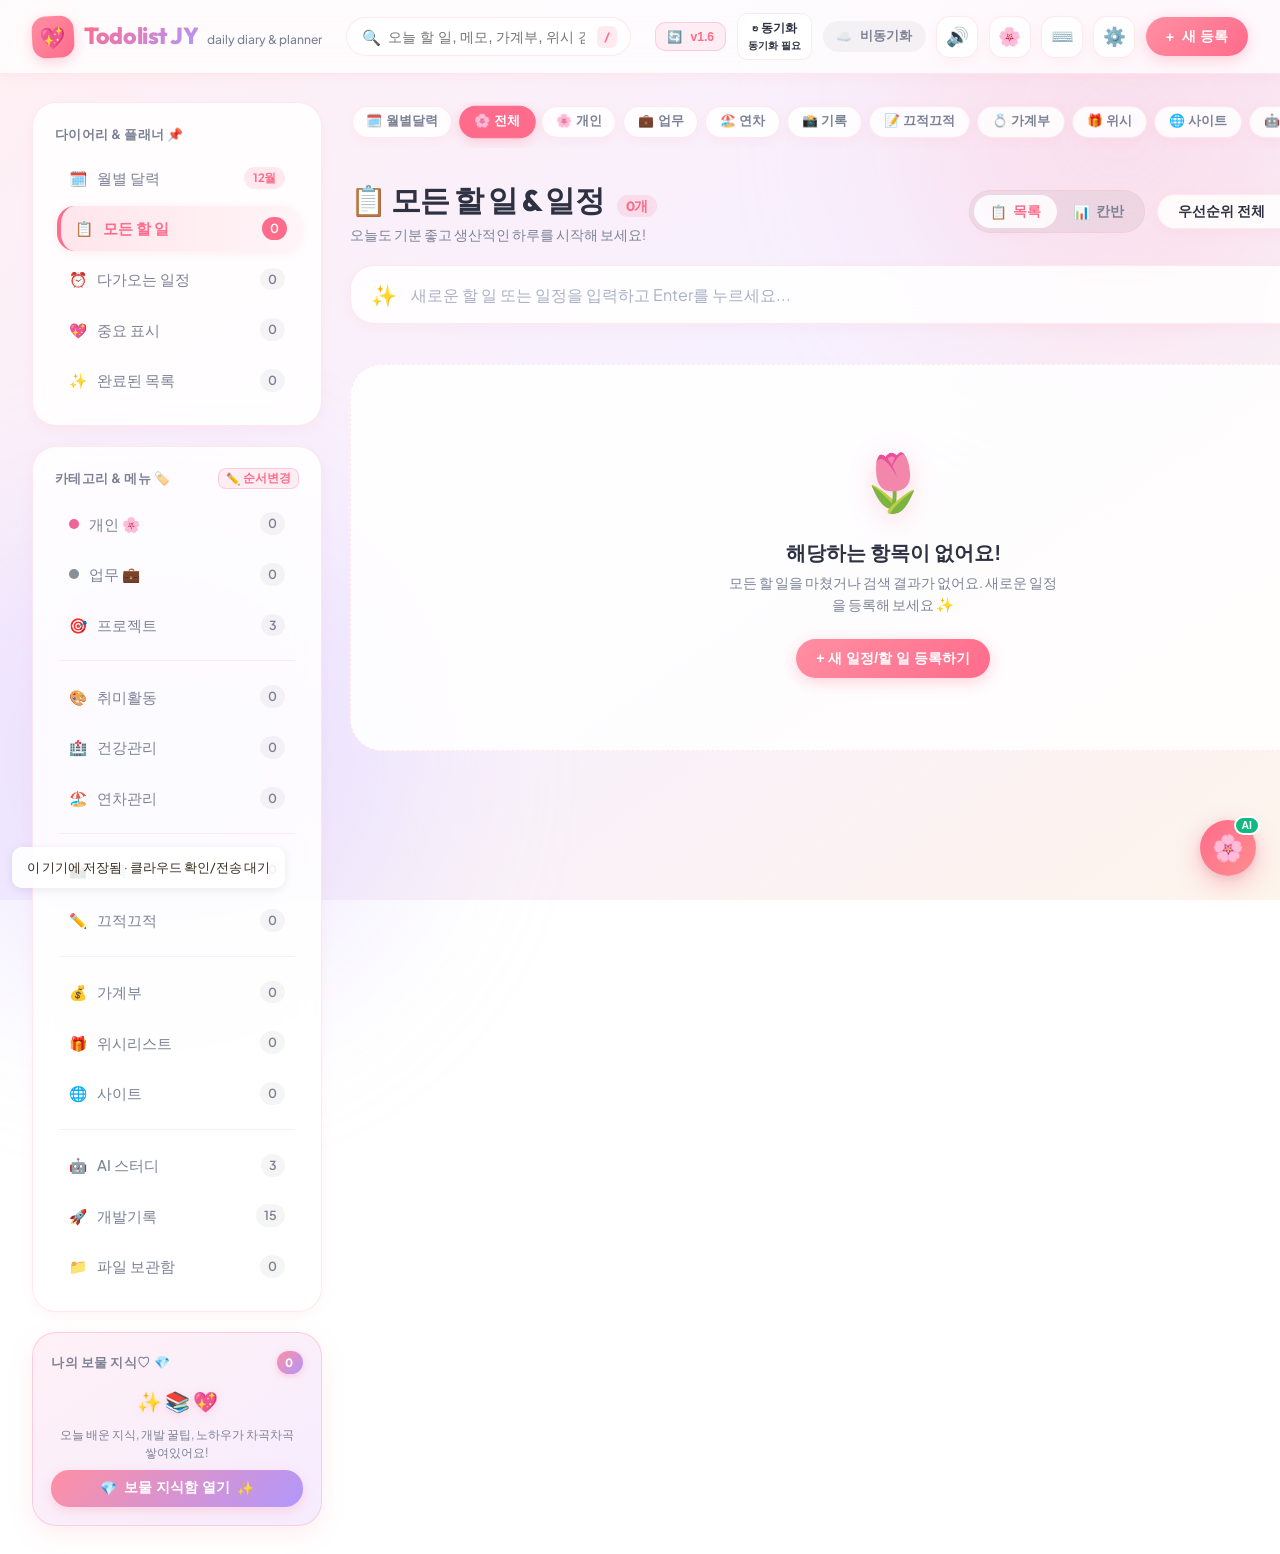
==== index.html @ dd7128df "feat: retain bounded private sync diagnostics" ====
<!DOCTYPE html>
<html lang="ko" data-theme="light">
<head>
  <meta charset="UTF-8">
  <meta name="viewport" content="width=device-width, initial-scale=1.0, maximum-scale=1.0, user-scalable=no, viewport-fit=cover">
  <meta name="apple-mobile-web-app-capable" content="yes">
  <meta name="apple-mobile-web-app-status-bar-style" content="default">
  <meta name="theme-color" content="#fff0f3">
  <!-- App Icons & PWA Manifest -->
  <link rel="manifest" href="manifest.json">
  <link rel="icon" type="image/svg+xml" href="favicon.svg">
  <link rel="apple-touch-icon" href="favicon.svg">
  <meta name="mobile-web-app-capable" content="yes">
  <meta name="description" content="Todolist JY - 아이폰 스타일의 아기자기하고 깔끔한 프리미엄 다이어리 플래너, 가계부, 위시리스트 & 끄적끄적 메모장">
  <title>Todolist JY 🌸 | 나만의 감성 다이어리 & 가계부 플래너</title>
  
  <!-- Cache Prevention Headers for Instant Mobile Updates -->
  <meta http-equiv="Cache-Control" content="no-cache, no-store, must-revalidate">
  <meta http-equiv="Pragma" content="no-cache">
  <meta http-equiv="Expires" content="0">

  <!-- CSS Stylesheets -->
  <link rel="stylesheet" href="css/style.css?v=20260916_mobile3">
  <link rel="stylesheet" href="css/animations.css?v=20260912_v152">

  <!-- Global Error Logger (스크립트 오류 실시간 화면 감지) -->
  <script>
    window.addEventListener('error', function(e) {
      if (!e || e.message === 'Script error.' || (!e.filename && !e.lineno)) return;
      console.error('Captured Script Error:', e);
      try {
        const box = document.getElementById('debug-error-banner') || (function() {
          const el = document.createElement('div');
          el.id = 'debug-error-banner';
          el.style.cssText = 'position:fixed; top:12px; left:50%; transform:translateX(-50%); background:#e03131; color:#fff; padding:12px 24px; border-radius:12px; z-index:999999; font-size:13px; font-weight:bold; box-shadow:0 8px 25px rgba(0,0,0,0.35); max-width:90vw; word-break:break-all; text-align:center; cursor:pointer;';
          (document.body || document.documentElement).appendChild(el);
          return el;
        })();
        const errMsg = (e.message || (e.error && e.error.message) || e.error || '스크립트 에러');
        const fileLine = (e.filename ? e.filename.split('/').pop() : '') + ':' + (e.lineno || 0);
        box.innerHTML = '⚠️ 스크립트 실행 오류: ' + errMsg + '<br><span style="font-size:11px; opacity:0.85;">(' + fileLine + ')</span>';
        box.onclick = function() {
          alert('에러 상세 정보:\n' + errMsg + '\n파일: ' + (e.filename || 'unknown') + '\n줄번호: ' + e.lineno + '\n스택:\n' + (e.error ? e.error.stack : 'No stack'));
        };
      } catch (err) {}
    });

    // Global Pre-loaded Navigation Handler Bridge
    window.selectCategoryFilter = function(filter, event) {
      if (event && typeof event.stopPropagation === 'function') event.stopPropagation();
      if (window._handleSelectFilter) {
        window._handleSelectFilter(filter);
      } else {
        window._pendingFilter = filter;
      }
    };
  </script>

  <!-- Canvas for Cute Confetti & Heart Particles -->
  <canvas id="confetti-canvas"></canvas>

  <div id="app-container">
    <!-- Top Navigation Header -->
    <header class="app-header">
      <div class="header-left">
        <a href="#" class="brand" title="Todolist JY - 클릭 시 모든 할 일로 이동">
          <div class="brand-icon">💖</div>
          <div>
            <span class="brand-name">Todolist JY</span>
            <span class="brand-tagline">daily diary & planner</span>
          </div>
        </a>
      </div>

      <div class="header-center">
        <div class="search-box">
          <span class="search-icon">🔍</span>
          <input type="text" id="search-input" class="search-input" placeholder="오늘 할 일, 메모, 가계부, 위시 검색... (단축키: /)" aria-label="검색창">
          <span class="search-badge">/</span>
        </div>
      </div>

      <div class="header-actions">
        <!-- Instant Reload Button for Mobile & PC Cache Refresh -->
        <button id="btn-force-reload" class="btn" style="padding: 0.42rem 0.7rem; font-size: 0.76rem; background: rgba(255, 107, 139, 0.1); color: var(--primary); font-weight: 800; cursor: pointer; border: 1px solid rgba(255, 107, 139, 0.25); border-radius: 10px;" title="최신 버전으로 즉시 새로고침 (v1.6)" onclick="window.location.reload(true);">
          <span>🔄</span>
          <span>v1.6</span>
        </button>

        <button type="button" id="btn-manual-sync" class="btn manual-sync-button" data-state="pending" aria-describedby="local-save-status" title="이 기기의 최신 저장 데이터를 Firebase에 동기화">
          <span>↻ 동기화</span>
          <span id="manual-sync-state" role="status" aria-live="polite">동기화 필요</span>
        </button>

        <!-- Cloud Sync Status Badge (동기화 / 비동기화) -->
        <button id="btn-cloud-status" class="btn" style="padding: 0.45rem 0.85rem; font-size: 0.8rem; background: rgba(0,0,0,0.04); color: var(--text-muted); cursor: pointer;" title="클라우드 동기화 설정" onclick="if(window.openCloudModal){window.openCloudModal();}else{const m=document.getElementById('cloud-modal');if(m){m.style.display='flex';m.style.opacity='1';m.style.visibility='visible';m.classList.add('active');}}">
          <span id="cloud-status-icon">☁️</span>
          <span id="cloud-status-text">비동기화</span>
        </button>
        <button id="btn-sound-toggle" class="btn-icon" title="효과음 켜기/끄기" aria-label="사운드 토글">
          <span class="icon">🔊</span>
        </button>
        <button id="btn-theme-toggle" class="btn-icon" title="테마 전환 (단축키: T)" aria-label="테마 전환">
          <span id="theme-toggle-icon" class="icon">🌸</span>
        </button>
        <button id="btn-shortcuts-modal" class="btn-icon" title="단축키 안내 (단축키: ?)" aria-label="단축키">
          <span class="icon">⌨️</span>
        </button>
        <button id="btn-settings-modal" class="btn-icon" title="백업 및 설정" aria-label="설정">
          <span class="icon">⚙️</span>
        </button>
        <button id="btn-open-task-modal" class="btn btn-primary" title="새로운 할 일 등록 (단축키: N)">
          <span>+</span>
          <span>새 등록</span>
        </button>
      </div>
    </header>

    <!-- Main Workspace Layout -->
    <div class="main-wrapper">
      <!-- Left Sidebar (Desktop View) -->
      <aside class="sidebar">
        <!-- Main Navigation Filters -->
        <div class="sidebar-card">
          <div class="sidebar-title">다이어리 & 플래너 📌</div>
          <ul class="nav-list" id="main-nav-list">
            <li class="nav-item nav-item-calendar" data-filter="calendar-month" id="nav-filter-calendar-month" onclick="window.selectCategoryFilter('calendar-month')" title="실시간 오늘 기준 월별 달력 (반차/휴가 개나리색 표시)">
              <div class="nav-item-left">
                <span>🗓️</span>
                <span>월별 달력</span>
              </div>
              <span class="nav-pill-badge">9월</span>
            </li>
            <li class="nav-item active" data-filter="all" id="nav-filter-all" onclick="window.selectCategoryFilter('all')">
              <div class="nav-item-left">
                <span>📋</span>
                <span>모든 할 일</span>
              </div>
              <span class="nav-count" id="nav-count-all">0</span>
            </li>
            <li class="nav-item" data-filter="upcoming" id="nav-filter-upcoming" onclick="window.selectCategoryFilter('upcoming')">
              <div class="nav-item-left">
                <span>⏰</span>
                <span>다가오는 일정</span>
              </div>
              <span class="nav-count" id="nav-count-upcoming">0</span>
            </li>
            <li class="nav-item" data-filter="pinned" id="nav-filter-pinned" onclick="window.selectCategoryFilter('pinned')">
              <div class="nav-item-left">
                <span>💖</span>
                <span>중요 표시</span>
              </div>
              <span class="nav-count" id="nav-count-pinned">0</span>
            </li>
            <li class="nav-item" data-filter="completed" id="nav-filter-completed" onclick="window.selectCategoryFilter('completed')">
              <div class="nav-item-left">
                <span>✨</span>
                <span>완료된 목록</span>
              </div>
              <span class="nav-count" id="nav-count-completed">0</span>
            </li>
          </ul>
        </div>

        <!-- Category & Feature Menu Navigation (Reorder Mode Support) -->
        <div class="sidebar-card">
          <div class="sidebar-title" style="display: flex; align-items: center; justify-content: space-between;">
            <span>카테고리 & 메뉴 🏷️</span>
            <button type="button" id="btn-toggle-reorder-menu" class="sidebar-reorder-btn" style="background: rgba(255, 107, 139, 0.1); color: var(--primary); border: 1px solid rgba(255, 107, 139, 0.25); border-radius: 8px; font-size: 0.72rem; font-weight: 800; padding: 2px 7px; cursor: pointer; display: flex; align-items: center; gap: 3px;" title="카테고리 메뉴 및 구분선 순서 변경">
              <span id="reorder-btn-icon">✏️</span>
              <span id="reorder-btn-text">순서변경</span>
            </button>
          </div>
          <ul class="nav-list" id="category-nav-list">
            <!-- Dynamically populated all categories, feature menus & dividers -->
          </ul>
        </div>

        <!-- My Treasure Vault (나의 보물 지식♡) -->
        <div class="sidebar-card treasure-card" id="sidebar-treasure-card" title="오늘 배운 지식 & 꿀팁 보물함 열기 ✨">
          <div class="sidebar-title" style="display: flex; align-items: center; justify-content: space-between;">
            <span>나의 보물 지식♡ 💎</span>
            <span class="treasure-count-badge" id="nav-count-treasure">5</span>
          </div>
          <div class="treasure-card-body">
            <div class="treasure-sparkle-icon">✨ 📚 💖</div>
            <p class="treasure-desc">오늘 배운 지식, 개발 꿀팁, 노하우가 차곡차곡 쌓여있어요!</p>
            <button type="button" class="btn-treasure-open" id="btn-open-treasure">
              <span>💎</span>
              <span>보물 지식함 열기</span>
              <span>✨</span>
            </button>
          </div>
        </div>

      </aside>

      <!-- Center Main Content Area -->
      <main class="content-area">
        
        <!-- SECTION 0: Locked Privacy Screen (Shown when not synced / logged out) -->
        <div id="locked-privacy-screen" class="locked-privacy-screen" style="display: none;">
          <div class="locked-icon-bubble">🔐</div>
          <h2 class="locked-title">Todolist JY 프라이버시 보호 중 🌸</h2>
          <p class="locked-desc">
            개인정보 및 보안을 위해 내용이 안전하게 잠겨 있습니다.<br>
            2단계 보안 로그인 시 내 모든 할 일, 달력, 끄적끄적 메모, 가계부, 위시리스트가 나타납니다.
          </p>
          <button type="button" id="btn-locked-login" class="locked-btn-login">
            🔐 2단계 보안 로그인하기 ✨
          </button>
        </div>

        <!-- Mobile Horizontal Scrollable Category Pills -->
        <div class="mobile-category-bar" id="mobile-category-bar">
          <button type="button" class="mobile-cat-pill" data-filter="calendar-month" onclick="window.selectCategoryFilter('calendar-month')">🗓️ 월별달력</button>
          <button type="button" class="mobile-cat-pill active" data-filter="all" onclick="window.selectCategoryFilter('all')">🌸 전체</button>
          <button type="button" class="mobile-cat-pill" data-filter="personal" onclick="window.selectCategoryFilter('personal')">🌸 개인</button>
          <button type="button" class="mobile-cat-pill" data-filter="work" onclick="window.selectCategoryFilter('work')">💼 업무</button>
          <button type="button" class="mobile-cat-pill" data-filter="vacation" onclick="window.selectCategoryFilter('vacation')">🏖️ 연차</button>
          <button type="button" class="mobile-cat-pill" data-filter="photos" onclick="window.selectCategoryFilter('photos')">📸 기록</button>
          <button type="button" class="mobile-cat-pill" data-filter="notes" onclick="window.selectCategoryFilter('notes')">📝 끄적끄적</button>
          <button type="button" class="mobile-cat-pill" data-filter="ledger" onclick="window.selectCategoryFilter('ledger')">💍 가계부</button>
          <button type="button" class="mobile-cat-pill" data-filter="wishlist" onclick="window.selectCategoryFilter('wishlist')">🎁 위시</button>
          <button type="button" class="mobile-cat-pill" data-filter="sites" onclick="window.selectCategoryFilter('sites')">🌐 사이트</button>
          <button type="button" class="mobile-cat-pill" data-filter="aistudy" onclick="window.selectCategoryFilter('aistudy')">🤖 AI 스터디</button>
          <button type="button" class="mobile-cat-pill" data-filter="pinned" onclick="window.selectCategoryFilter('pinned')">💖 중요</button>
        </div>

        <!-- ===================================================================
             LOCKED PRIVACY SCREEN (동기화 로그인 시에만 잠금 해제되는 비밀 화면)
             =================================================================== -->
        <div id="locked-privacy-screen" class="locked-screen-card" style="display: none;">
          <div class="locked-icon-bubble">🔒</div>
          <h2 class="locked-title">나만의 비밀 다이어리 & 플래너 🌸</h2>
          <p class="locked-desc">
            이 다이어리는 <strong>2단계 보안 실시간 동기화(로그인)</strong>로 안전하게 보호되고 있어요.<br>
            스마트폰과 PC 어디서든 나만의 아이디와 비밀번호로 로그인하여 잠금을 해제해 보세요 ✨
          </p>
          <button type="button" id="btn-locked-login" class="btn btn-primary locked-btn-login">
            <span>🔐</span>
            <span>동기화 로그인 / 잠금 해제 💖</span>
          </button>
        </div>

        <!-- ===================================================================
             SECTION 1: Normal Tasks View (List & Kanban)
             =================================================================== -->
        <div id="tasks-view-container" style="display: flex; flex-direction: column; gap: 1.25rem;">
          <!-- Top Title & Toolbar -->
          <div class="dashboard-header">
            <div class="view-heading">
              <h1 id="view-title">모든 할 일 🌸</h1>
              <p>오늘도 기분 좋고 생산적인 하루를 시작해 보세요!</p>
            </div>

            <div class="toolbar">
              <!-- iOS Segmented Control -->
              <div class="segmented-control" role="group" aria-label="보기 모드">
                <button id="btn-view-list" class="segmented-btn active" title="목록 뷰 (단축키: 1)">
                  <span>📋</span>
                  <span>목록</span>
                </button>
                <button id="btn-view-kanban" class="segmented-btn" title="칸반 보드 뷰 (단축키: 2)">
                  <span>📊</span>
                  <span>칸반</span>
                </button>
              </div>

              <!-- Priority Filter -->
              <select id="priority-filter-select" class="select-dropdown" aria-label="우선순위 필터">
                <option value="all">우선순위 전체</option>
                <option value="high">중요 ⭐</option>
                <option value="medium">보통 🌸</option>
              </select>

              <!-- Sorting Dropdown -->
              <select id="sort-select" class="select-dropdown" aria-label="정렬 기준">
                <option value="dueDate">마감일순</option>
                <option value="priority">우선순위순</option>
                <option value="createdAt">최신 등록순</option>
                <option value="title">가나다순</option>
              </select>
            </div>
          </div>

          <!-- Quick Add Task Bar -->
          <form id="quick-add-form" class="quick-add-card" onsubmit="return false;">
            <span class="quick-add-icon">✨</span>
            <input type="text" id="quick-add-input" class="quick-add-input" placeholder="새로운 할 일 또는 일정을 입력하고 Enter를 누르세요..." autocomplete="off">
            <button type="button" id="quick-add-submit-btn" class="quick-add-btn">
              추가
            </button>
          </form>

          <!-- Tasks List View Container -->
          <div id="tasks-list-container" class="tasks-container">
            <!-- Dynamically populated task cards -->
          </div>

          <!-- Kanban Board View Container -->
          <div id="kanban-board-container" class="kanban-board" style="display: none;">
            <div class="kanban-column" data-status="todo">
              <div class="kanban-column-header">
                <div class="kanban-column-title">
                  <span>⏳</span>
                  <span>할 일 (To Do)</span>
                </div>
                <span class="kanban-column-badge" id="badge-count-todo">0</span>
              </div>
              <div class="kanban-tasks-list" id="kanban-col-todo"></div>
            </div>

            <div class="kanban-column" data-status="in-progress">
              <div class="kanban-column-header">
                <div class="kanban-column-title">
                  <span>🎀</span>
                  <span>진행 중 (In Progress)</span>
                </div>
                <span class="kanban-column-badge" id="badge-count-inprogress">0</span>
              </div>
              <div class="kanban-tasks-list" id="kanban-col-inprogress"></div>
            </div>

            <div class="kanban-column" data-status="completed">
              <div class="kanban-column-header">
                <div class="kanban-column-title">
                  <span>💖</span>
                  <span>완료됨 (Done)</span>
                </div>
                <span class="kanban-column-badge" id="badge-count-completed">0</span>
              </div>
              <div class="kanban-tasks-list" id="kanban-col-completed"></div>
            </div>
          </div>

          <!-- Tasks Empty State -->
          <div id="empty-state" class="empty-state" style="display: none;">
            <div class="empty-state-icon">🌷</div>
            <h3>해당하는 항목이 없어요!</h3>
            <p>모든 할 일을 마쳤거나 검색 결과가 없어요. 새로운 일정을 등록해 보세요 ✨</p>
            <button class="btn btn-primary" onclick="document.getElementById('btn-open-task-modal').click()">
              + 새 일정/할 일 등록하기
            </button>
          </div>
        </div>

        <!-- ===================================================================
             SECTION 2: Monthly Calendar View (월별 달력)
             =================================================================== -->
        <div id="calendar-month-view-container" class="calendar-view-container" style="display: none; flex-direction: column; gap: 1.25rem;">
          <div class="dashboard-header">
            <div class="view-heading">
              <h1 id="month-cal-header-title">🗓️ 2026년 8월 달력 플래너</h1>
              <p>한 달간의 할 일, 일정 및 반차/휴가(개나리색 🌼)를 한눈에 확인하세요 🌸</p>
            </div>
            
            <div class="calendar-nav-controls">
              <button type="button" class="btn btn-cal-nav" id="btn-month-prev" title="이전 달">◀ 이전 달</button>
              <button type="button" class="btn btn-cal-today" id="btn-month-today" title="오늘 날짜(2026.08.25)로 이동">오늘 (2026.08.25)</button>
              <button type="button" class="btn btn-cal-nav" id="btn-month-next" title="다음 달">다음 달 ▶</button>
            </div>
          </div>

          <!-- Month Summary Stats Banner -->
          <div class="cal-month-stats-banner">
            <div class="cal-stat-item">
              <span class="cal-stat-label">이달의 총 일정/할일</span>
              <span class="cal-stat-num" id="cal-stat-total">0개</span>
            </div>
            <div class="cal-stat-item">
              <span class="cal-stat-label">달성 완료</span>
              <span class="cal-stat-num cal-stat-completed" id="cal-stat-completed">0개</span>
            </div>
            <div class="cal-stat-item">
              <span class="cal-stat-label">🌴 연차사용</span>
              <span class="cal-stat-num cal-stat-vacation" id="cal-stat-vacation" style="color: #f59f00;">0.0일</span>
            </div>
            <div class="cal-stat-item">
              <span class="cal-stat-label">이달의 달성률</span>
              <span class="cal-stat-num cal-stat-rate" id="cal-stat-rate">0%</span>
            </div>
          </div>

          <!-- Month Calendar Card (Fixed column width, ellipsis for overflow) -->
          <div class="calendar-card">
            <!-- Weekday Names Header -->
            <div class="cal-weekdays-grid">
              <div class="cal-weekday sun">일 (Sun)</div>
              <div class="cal-weekday">월 (Mon)</div>
              <div class="cal-weekday">화 (Tue)</div>
              <div class="cal-weekday">수 (Wed)</div>
              <div class="cal-weekday">목 (Thu)</div>
              <div class="cal-weekday">금 (Fri)</div>
              <div class="cal-weekday sat">토 (Sat)</div>
            </div>

            <!-- Month Days Grid -->
            <div class="cal-days-grid" id="month-days-grid">
              <!-- Dynamically populated day cells with fixed width -->
            </div>
          </div>

          <!-- Selected Day Detail View Panel -->
          <div class="cal-selected-day-panel" id="cal-selected-day-panel">
            <div class="cal-selected-header">
              <div class="cal-selected-title-group">
                <span class="cal-selected-badge">선택된 날짜</span>
                <h3 id="cal-selected-day-title">2026년 8월 25일 (화) 일정 목록</h3>
              </div>
              <button type="button" class="btn btn-primary" id="btn-cal-add-for-day" style="font-size: 0.82rem; padding: 0.45rem 1rem;">
                <span>+</span> 이 날짜에 새 일정/할 일 추가
              </button>
            </div>
            <div class="cal-selected-tasks-list" id="cal-selected-tasks-list">
              <!-- Dynamically populated task list for selected date -->
            </div>
          </div>
        </div>

        <!-- ===================================================================
             SECTION 3: Weekly Calendar View (가로형 슬림 주간 다이어리 플래너)
             =================================================================== -->
        <div id="calendar-week-view-container" class="calendar-view-container" style="display: none; flex-direction: column; gap: 1.25rem;">
          <div class="dashboard-header">
            <div class="view-heading">
              <h1 id="week-cal-header-title">📅 가로형 주간 다이어리 플래너</h1>
              <p>이번 주 7일간의 할 일과 일정을 가로형 타임라인으로 한눈에 쏙 확인하세요 ✨</p>
            </div>

            <div class="calendar-nav-controls">
              <button type="button" class="btn btn-cal-nav" id="btn-week-prev" title="이전 주">◀ 이전 주</button>
              <button type="button" class="btn btn-cal-today" id="btn-week-today" title="이번 주로 이동">이번 주 (오늘)</button>
              <button type="button" class="btn btn-cal-nav" id="btn-week-next" title="다음 주">다음 주 ▶</button>
            </div>
          </div>

          <!-- Weekly Horizontal Rows Container -->
          <div class="weekly-horizontal-container" id="weekly-board-grid">
            <!-- Dynamically populated 7 horizontal day rows -->
          </div>
        </div>

        <!-- ===================================================================
             SECTION 2.3: 🎯 프로젝트 & 인생 로드맵 (Life Projects & Milestones) View
             =================================================================== -->
        <div id="project-view-container" style="display: none; flex-direction: column; gap: 1.35rem;">
          <div class="dashboard-header">
            <div class="view-heading">
              <h1>🎯 인생 프로젝트 & 마일스톤 (Life Roadmap)</h1>
              <p>왕숙 아파트 입주, 시험관 준비 등 내 인생의 소중한 대형 프로젝트를 단계별로 실천하세요 🔑🌱✨</p>
            </div>
            <div style="display: flex; gap: 0.5rem; flex-wrap: wrap;">
              <button type="button" id="btn-open-add-project" class="btn btn-primary" style="padding: 0.55rem 1.15rem;">
                <span>+</span>
                <span>새 프로젝트 생성 🎯</span>
              </button>
            </div>
          </div>

          <!-- Project Select / Tabs Bar -->
          <div class="project-tabs-bar" id="project-tabs-container">
            <!-- Dynamically rendered project tabs (왕숙 아파트 입주, 시험관 준비 등) -->
          </div>

          <!-- Active Project Main Roadmap Dashboard -->
          <div id="project-detail-dashboard">
            <!-- Dynamically rendered: Project Banner, Progress Bar, D-Day, and Milestones Roadmap -->
          </div>

          <!-- Empty State -->
          <div id="project-empty-state" class="empty-state" style="display: none;">
            <div class="empty-state-icon">🎯</div>
            <h3>등록된 프로젝트가 아직 없어요</h3>
            <p>내 집 마련, 시험관 아기, 커리어 목표 등 가슴 뛰는 큰 계획을 프로젝트로 등록해 보세요 ✨</p>
            <button type="button" class="btn btn-primary" id="btn-empty-add-project">
              + 첫 프로젝트 시작하기
            </button>
          </div>
        </div>

        <!-- ===================================================================
             SECTION 2.5: 🎨 취미활동 (Hobby & Life Activity Journal) View
             =================================================================== -->
        <div id="hobby-view-container" style="display: none; flex-direction: column; gap: 1.35rem;">
          <div class="dashboard-header">
            <div class="view-heading">
              <h1>🎨 취미활동 (Hobby & Activity Journal)</h1>
              <p>운동, 피아노, 그림, 독서 등 나의 소중한 취미와 열정의 기록을 남겨보세요 🏃🎹🎨</p>
            </div>
            <div style="display: flex; gap: 0.5rem; flex-wrap: wrap;">
              <button type="button" id="btn-open-add-hobby-folder" class="btn" style="background: rgba(0,0,0,0.05); color: var(--text-main); font-size: 0.82rem; padding: 0.5rem 0.85rem;" title="새 취미 폴더 추가">
                <span>📁 + 새 폴더 추가</span>
              </button>
              <button type="button" id="btn-open-add-hobby-note" class="btn btn-primary" style="padding: 0.55rem 1.15rem;">
                <span>+</span>
                <span>취미 기록 작성 💖</span>
              </button>
            </div>
          </div>

          <!-- Hobby Folders Tabs Bar -->
          <div class="hobby-folders-bar" style="display: flex; gap: 0.4rem; overflow-x: auto; padding: 0.4rem 0.2rem; -webkit-overflow-scrolling: touch; scrollbar-width: none;" id="hobby-folder-tabs">
            <!-- Dynamically rendered folder tabs (전체보기, 운동, 피아노, 그림, 독서 등...) -->
          </div>

          <!-- Hobby Summary Info Bar -->
          <div id="hobby-summary-bar" style="background: linear-gradient(135deg, rgba(255, 107, 139, 0.08), rgba(255, 159, 67, 0.08)); border: 1px solid rgba(255, 107, 139, 0.2); border-radius: 12px; padding: 0.65rem 1rem; display: flex; align-items: center; justify-content: space-between; flex-wrap: wrap; gap: 0.5rem;">
            <div style="display: flex; align-items: center; gap: 0.5rem;">
              <span id="hobby-cur-folder-badge" style="font-size: 0.82rem; font-weight: 800; color: #fff; background: var(--primary); padding: 3px 9px; border-radius: 6px;">전체보기</span>
              <span id="hobby-cur-folder-desc" style="font-size: 0.85rem; font-weight: 700; color: var(--text-main);">총 0개의 취미 기록 일지가 보관 중입니다.</span>
            </div>
            <span id="hobby-notes-count-badge" style="font-size: 0.78rem; color: var(--text-muted); font-weight: 700;">총 0건</span>
          </div>

          <!-- Large Hobby Notes Grid -->
          <div class="hobby-notes-grid" id="hobby-notes-grid-container">
            <!-- Dynamically populated large hobby note cards -->
          </div>

          <!-- Hobby Empty State -->
          <div id="hobby-empty-state" class="empty-state" style="display: none; padding: 3rem 1rem;">
            <div class="empty-state-icon">🎨</div>
            <h3>아직 작성된 취미 활동 기록이 없어요</h3>
            <p>오늘의 운동 루틴, 피아노 연습곡, 완성한 그림, 읽은 책 등 멋진 기록을 남겨보세요 💖</p>
            <button type="button" class="btn btn-primary" id="btn-hobby-empty-add">+ 첫 취미 기록 작성하기 💖</button>
          </div>
        </div>

        <!-- ===================================================================
             SECTION 2.8: 🏥 건강관리 (Health Manager & Folder Notes) View
             =================================================================== -->
        <div id="health-view-container" style="display: none; flex-direction: column; gap: 1.35rem;">
          <div class="dashboard-header">
            <div class="view-heading">
              <h1>🏥 건강관리 (Health Manager)</h1>
              <p>산부인과, 치아, 수술계획 등 소중한 건강 기록과 진료 메모를 꼼꼼하게 관리하세요 🩺💖</p>
            </div>
            <div style="display: flex; gap: 0.5rem; flex-wrap: wrap;">
              <button type="button" id="btn-open-add-health-folder" class="btn" style="background: rgba(0,0,0,0.05); color: var(--text-main); font-size: 0.82rem; padding: 0.5rem 0.85rem;" title="새 폴더(카테고리) 추가">
                <span>📁 + 새 폴더 추가</span>
              </button>
              <button type="button" id="btn-open-add-health-note" class="btn btn-primary" style="padding: 0.55rem 1.15rem;">
                <span>+</span>
                <span>건강 메모 작성 💖</span>
              </button>
            </div>
          </div>

          <!-- Health Folders Tabs Bar -->
          <div class="health-folders-bar" style="display: flex; gap: 0.4rem; overflow-x: auto; padding: 0.4rem 0.2rem; -webkit-overflow-scrolling: touch; scrollbar-width: none;" id="health-folder-tabs">
            <!-- Dynamically rendered folder tabs (전체보기, 산부인과, 치아, 수술계획, 기타...) -->
          </div>

          <!-- Health Summary Info Bar -->
          <div id="health-summary-bar" style="background: linear-gradient(135deg, rgba(255, 107, 139, 0.08), rgba(112, 72, 232, 0.08)); border: 1px solid rgba(255, 107, 139, 0.2); border-radius: 12px; padding: 0.65rem 1rem; display: flex; align-items: center; justify-content: space-between; flex-wrap: wrap; gap: 0.5rem;">
            <div style="display: flex; align-items: center; gap: 0.5rem;">
              <span id="health-cur-folder-badge" style="font-size: 0.82rem; font-weight: 800; color: #fff; background: var(--primary); padding: 3px 9px; border-radius: 6px;">전체보기</span>
              <span id="health-cur-folder-desc" style="font-size: 0.85rem; font-weight: 700; color: var(--text-main);">총 0개의 건강 기록 메모가 보관 중입니다.</span>
            </div>
            <span id="health-notes-count-badge" style="font-size: 0.78rem; color: var(--text-muted); font-weight: 700;">총 0건</span>
          </div>

          <!-- Large Health Notes Grid -->
          <div class="health-notes-grid" id="health-notes-grid-container">
            <!-- Dynamically populated large health note cards -->
          </div>

          <!-- Health Empty State -->
          <div id="health-empty-state" class="empty-state" style="display: none; padding: 3rem 1rem;">
            <div class="empty-state-icon">🏥</div>
            <h3>아직 작성된 건강 메모가 없어요</h3>
            <p>산부인과 검진, 치과 진료, 수술 계획 등 소중한 건강 메모를 등록해 보세요 💖</p>
            <button type="button" class="btn btn-primary" id="btn-health-empty-add">+ 첫 건강 메모 작성하기 💖</button>
          </div>
        </div>

        <!-- ===================================================================
             SECTION 3.0: 🏖️ 연차관리 (Vacation Manager) View
             =================================================================== -->
        <div id="vacation-view-container" style="display: none; flex-direction: column; gap: 1.35rem;">
          <div class="dashboard-header">
            <div class="view-heading">
              <h1>🏖️ 연차관리 (Vacation Manager)</h1>
              <p>회사에서 발생한 연차와 사용한 반차/연차를 체계적으로 관리하세요 🌸</p>
            </div>
            <div style="display: flex; gap: 0.5rem;">
              <button type="button" id="btn-open-set-total-vacation" class="btn" style="background: rgba(0,0,0,0.05); color: var(--text-main); font-size: 0.82rem; padding: 0.5rem 0.85rem;" title="총 발생 연차 일수 설정">
                <span>⚙️ 총 연차 설정</span>
              </button>
              <button type="button" id="btn-open-add-vacation-modal" class="btn btn-primary" style="padding: 0.55rem 1.15rem;">
                <span>+</span>
                <span>연차/반차 등록 💖</span>
              </button>
            </div>
          </div>

          <!-- Vacation Dashboard Hero Card -->
          <div class="vacation-hero-card">
            <div style="display: flex; justify-content: space-between; align-items: center;">
              <h3 style="margin: 0; font-size: 1.1rem; font-weight: 800; color: var(--text-main); display: flex; align-items: center; gap: 0.4rem;">
                <span>🌴 나의 2026년 연차 사용 현황</span>
              </h3>
              <span id="vacation-year-badge" style="font-size: 0.76rem; font-weight: 800; color: var(--primary); background: rgba(255,107,139,0.12); padding: 3px 8px; border-radius: 6px;">2026 기준</span>
            </div>

            <div class="vacation-stats-grid" style="grid-template-columns: repeat(auto-fit, minmax(130px, 1fr));">
              <div class="vacation-stat-box clickable-vstat-box active" data-vtype-filter="all" title="클릭하여 전체 연차/휴가 내역 보기">
                <div class="vacation-stat-title">
                  <span>총 발생 연차</span>
                  <span>🎯</span>
                </div>
                <div class="vacation-stat-num highlight-primary" id="vacation-stat-total">15.0<span style="font-size: 0.95rem; font-weight: 700; color: var(--text-muted); margin-left: 2px;">일</span></div>
              </div>

              <div class="vacation-stat-box clickable-vstat-box" data-vtype-filter="used" title="클릭하여 사용한 연차/반차 내역만 보기">
                <div class="vacation-stat-title">
                  <span>사용한 연차</span>
                  <span>🌿</span>
                </div>
                <div class="vacation-stat-num highlight-used" id="vacation-stat-used">0.0<span style="font-size: 0.95rem; font-weight: 700; color: var(--text-muted); margin-left: 2px;">일</span></div>
              </div>

              <div class="vacation-stat-box clickable-vstat-box" data-vtype-filter="remain" title="남은 연차 일수">
                <div class="vacation-stat-title">
                  <span>남은 연차 (잔여)</span>
                  <span>🌸</span>
                </div>
                <div class="vacation-stat-num highlight-remain" id="vacation-stat-remain">15.0<span style="font-size: 0.95rem; font-weight: 700; color: var(--text-muted); margin-left: 2px;">일</span></div>
              </div>

              <div class="vacation-stat-box clickable-vstat-box" data-vtype-filter="holiday" style="background: rgba(32, 201, 151, 0.08); border-color: rgba(32, 201, 151, 0.25);" title="클릭하여 휴가 내역만 보기">
                <div class="vacation-stat-title">
                  <span style="color: #0ca678; font-weight: 800;">휴가 사용 (별도)</span>
                  <span>🏖️</span>
                </div>
                <div class="vacation-stat-num" id="vacation-stat-holiday" style="color: #0ca678;">0<span style="font-size: 0.95rem; font-weight: 700; color: var(--text-muted); margin-left: 2px;">건</span></div>
              </div>
            </div>

            <!-- Vacation Progress Gauge Bar -->
            <div class="vacation-progress-container">
              <div style="display: flex; justify-content: space-between; font-size: 0.8rem; font-weight: 700; color: var(--text-main);">
                <span>연차 소진율</span>
                <span id="vacation-progress-text" style="color: var(--primary);">0% 사용 완료</span>
              </div>
              <div class="vacation-progress-bar-track">
                <div class="vacation-progress-bar-fill" id="vacation-progress-bar" style="width: 0%;"></div>
              </div>
            </div>
          </div>

          <!-- Vacation Timeline / History List (with Year & Month Filters) -->
          <div class="vacation-timeline-section">
            <div style="display: flex; justify-content: space-between; align-items: center; margin-top: 0.5rem; flex-wrap: wrap; gap: 0.5rem;">
              <h3 style="margin: 0; font-size: 1.05rem; font-weight: 800; color: var(--text-main); display: flex; align-items: center; gap: 0.4rem;">
                <span>📅 연차 / 반차 / 휴가 사용 내역</span>
              </h3>
              
              <!-- Year Filter Dropdown -->
              <div style="display: flex; align-items: center; gap: 0.4rem;">
                <label for="vacation-filter-year" style="font-size: 0.78rem; font-weight: 700; color: var(--text-muted);">년도:</label>
                <select id="vacation-filter-year" class="form-select" style="padding: 0.35rem 0.65rem; font-size: 0.8rem; border-radius: 8px; width: auto; font-weight: 700;">
                  <option value="all">전체 년도</option>
                  <option value="2026" selected>2026년</option>
                  <option value="2025">2025년</option>
                </select>
                <span id="vacation-history-count" style="font-size: 0.8rem; color: var(--text-muted); margin-left: 0.4rem;">총 0건 (0.0일)</span>
              </div>
            </div>

            <!-- Month Filter Pill Tabs -->
            <div class="vacation-month-tabs-bar" style="display: flex; gap: 0.35rem; overflow-x: auto; padding: 0.4rem 0.2rem; margin-top: 0.35rem; -webkit-overflow-scrolling: touch; scrollbar-width: none;" id="vacation-month-pills">
              <button type="button" class="vac-m-pill active" data-v-month="all">전체</button>
              <button type="button" class="vac-m-pill" data-v-month="1">1월</button>
              <button type="button" class="vac-m-pill" data-v-month="2">2월</button>
              <button type="button" class="vac-m-pill" data-v-month="3">3월</button>
              <button type="button" class="vac-m-pill" data-v-month="4">4월</button>
              <button type="button" class="vac-m-pill" data-v-month="5">5월</button>
              <button type="button" class="vac-m-pill" data-v-month="6">6월</button>
              <button type="button" class="vac-m-pill" data-v-month="7">7월</button>
              <button type="button" class="vac-m-pill" data-v-month="8">8월</button>
              <button type="button" class="vac-m-pill" data-v-month="9">9월</button>
              <button type="button" class="vac-m-pill" data-v-month="10">10월</button>
              <button type="button" class="vac-m-pill" data-v-month="11">11월</button>
              <button type="button" class="vac-m-pill" data-v-month="12">12월</button>
            </div>

            <!-- Month / Period Realtime Usage Summary Banner -->
            <div id="vacation-month-summary-bar" style="background: linear-gradient(135deg, rgba(255, 107, 139, 0.08), rgba(255, 192, 203, 0.12)); border: 1px solid rgba(255, 107, 139, 0.22); border-radius: 10px; padding: 0.55rem 0.85rem; font-size: 0.84rem; font-weight: 800; color: var(--primary); display: flex; align-items: center; justify-content: space-between; margin-top: 0.45rem; flex-wrap: wrap; gap: 0.35rem;">
              <div style="display: flex; align-items: center; gap: 0.4rem;">
                <span id="vac-summary-period-title">🌸 8월 사용 현황:</span>
                <span id="vac-summary-details" style="color: var(--text-main); font-weight: 700;">총 연차 0.0일 사용 / 휴가 0개 사용</span>
              </div>
              <span id="vac-summary-badge" style="font-size: 0.76rem; background: var(--primary); color: #fff; padding: 2px 7px; border-radius: var(--radius-full);">총 0건</span>
            </div>

            <div id="vacation-history-list" style="display: flex; flex-direction: column; gap: 0.75rem; margin-top: 0.5rem;">
              <!-- Dynamically populated vacation item cards -->
            </div>

            <div id="vacation-empty-state" class="empty-state" style="display: none; padding: 2.5rem 1rem;">
              <div class="empty-state-icon">🏖️</div>
              <h3>해당 기간에 등록된 연차/휴가 내역이 없어요</h3>
              <p>연차, 반차 또는 휴가를 사용하셨다면 '+ 연차/반차 등록' 버튼을 눌러 기록해 보세요 🌸</p>
            </div>
          </div>
        </div>

        <!-- ===================================================================
             SECTION 3.5: 기록 (Polaroid Photo Gallery) View
             =================================================================== -->
        <div id="photos-view-container" style="display: none; flex-direction: column; gap: 1.25rem;">
          <div class="photos-header-row">
            <div class="photos-title-group">
              <h1 class="photos-main-title">📸 기록</h1>
              <span class="photos-count-badge">총 <strong id="photos-count-total">0</strong>장</span>
            </div>
            <button type="button" id="btn-open-add-photo-modal" class="btn btn-primary" style="padding: 0.55rem 1.15rem;">
              <span>+</span>
              <span>기록 남기기</span>
            </button>
          </div>

          <!-- Polaroid Photos Grid -->
          <div class="photos-grid" id="photos-grid-container">
            <!-- Dynamically populated polaroid cards -->
          </div>

          <!-- Photos Empty State -->
          <div id="photos-empty-state" class="empty-state" style="display: none;">
            <div class="empty-state-icon">📸</div>
            <h3>아직 등록된 기록 사진이 없어요</h3>
            <p>소중한 순간, 일상의 사진과 감성 메모를 폴라로이드처럼 예쁘게 남겨보세요 💖</p>
            <button type="button" class="btn btn-primary" id="btn-photos-empty-add">+ 첫 기록 사진 등록하기</button>
          </div>
        </div>

        <!-- ===================================================================
             SECTION 4: 끄적끄적 (Quick Notes / Memo) View (그레이 색상 추가)
             =================================================================== -->
        <div id="notes-view-container" style="display: none; flex-direction: column; gap: 1.25rem;">
          <div class="dashboard-header">
            <div class="view-heading">
              <h1>✏️ 끄적끄적 (Quick Notes)</h1>
              <p>순간 떠오른 아이디어, 생각, 낙서, 중요한 메모를 편하게 적어보세요 📝✨</p>
            </div>
            <div style="font-size: 0.85rem; color: var(--text-muted);">
              총 <strong id="notes-count-total" style="color: var(--primary);">0</strong>개의 메모
            </div>
          </div>

          <!-- Quick Note Add Card -->
          <form id="quick-note-form" class="note-composer-card" onsubmit="return false;">
            <div class="note-composer-top">
              <textarea id="note-composer-input" class="note-composer-textarea" placeholder="여기에 가볍게 생각을 끄적여보세요... (단축키: 엔터로 줄바꿈)" rows="3" required></textarea>
            </div>
            <div class="note-composer-bottom">
              <!-- Color Palette Picker (핑크, 옐로우, 민트, 라벤더, 스카이, 그레이) -->
              <div class="note-color-picker" id="note-color-picker" title="메모지 색상 선택">
                <label class="color-dot-label">
                  <input type="radio" name="note-color" value="pink" checked>
                  <span class="color-dot dot-pink" title="체리 핑크"></span>
                </label>
                <label class="color-dot-label">
                  <input type="radio" name="note-color" value="yellow">
                  <span class="color-dot dot-yellow" title="레몬 옐로우"></span>
                </label>
                <label class="color-dot-label">
                  <input type="radio" name="note-color" value="mint">
                  <span class="color-dot dot-mint" title="파스텔 민트"></span>
                </label>
                <label class="color-dot-label">
                  <input type="radio" name="note-color" value="lavender">
                  <span class="color-dot dot-lavender" title="라벤더 퍼플"></span>
                </label>
                <label class="color-dot-label">
                  <input type="radio" name="note-color" value="sky">
                  <span class="color-dot dot-sky" title="스카이 블루"></span>
                </label>
                <label class="color-dot-label">
                  <input type="radio" name="note-color" value="gray">
                  <span class="color-dot dot-gray" title="모던 쿨 그레이"></span>
                </label>
              </div>

              <button type="button" id="btn-add-note" class="btn btn-primary" style="padding: 0.5rem 1.25rem; font-size: 0.85rem;">
                <span>✏️</span>
                <span>끄적이기</span>
              </button>
            </div>
          </form>

          <!-- Notes Sticky Grid -->
          <div class="notes-grid" id="notes-grid-container">
            <!-- Dynamically populated sticky note cards -->
          </div>

          <!-- Notes Empty State -->
          <div id="notes-empty-state" class="empty-state" style="display: none;">
            <div class="empty-state-icon">📝</div>
            <h3>아직 끄적여둔 메모가 없어요</h3>
            <p>위 입력창에 간단한 생각이나 기억하고 싶은 메모를 적어보세요 ✨</p>
          </div>
        </div>

        <!-- ===================================================================
             SECTION 5: Household Ledger & Subscription Hub (2026년 신혼 가계부 & 구독관리)
             =================================================================== -->
        <div id="ledger-view-container" style="display: none; flex-direction: column; gap: 1.35rem;">
          <div class="dashboard-header">
            <div class="view-heading">
              <h1>💍 2026년 신혼 가계부 & 구독 관리</h1>
              <p>신혼 가계부 엑셀 결산과 매월 나가는 정기 구독을 한곳에서 똑똑하게 비교·관리하세요 💖</p>
            </div>
            <div style="display: flex; align-items: center; gap: 0.5rem; flex-wrap: wrap;">
              <button type="button" id="btn-open-ledger-upload" class="btn btn-primary">
                <span>+</span>
                <span>신혼 가계부 등록</span>
              </button>
              <button type="button" id="btn-open-subscription-modal" class="btn btn-primary" style="display: none;">
                <span>+</span>
                <span>새 구독 추가</span>
              </button>
            </div>
          </div>

          <!-- Ledger Subtabs Bar (가계부 / 구독관리 2-Way) -->
          <div class="ledger-subtabs-bar">
            <button type="button" class="ledger-subtab-btn active" data-ledger-subtab="budget">
              <span class="subtab-icon">💍</span>
              <span class="subtab-label">2026 신혼 가계부</span>
            </button>
            <button type="button" class="ledger-subtab-btn" data-ledger-subtab="subscriptions">
              <span class="subtab-icon">🔄</span>
              <span class="subtab-label">구독 관리</span>
              <span class="subtab-badge" id="subtab-subs-count-badge">4</span>
            </button>
          </div>

          <!-- TAB 1: 💍 2026 신혼 가계부 (엑셀 분석 & 통계) -->
          <div id="ledger-tab-budget" style="display: flex; flex-direction: column; gap: 1.35rem;">
            <p id="ledger-month-data-status" class="ledger-month-data-status" role="status" hidden></p>
            <!-- Honeymoon 4 Core Stats Cards -->
            <div class="ledger-stats-banner">
              <!-- [박스 1] N월 수입 -->
              <div class="ledger-stat-card ledger-stat-income">
                <div class="stat-card-header">
                  <span class="stat-card-title" id="stat-title-income">💵 6월 수입</span>
                  <span class="stat-card-total" id="stat-val-income-total">0원</span>
                </div>
                <div class="stat-card-list">
                  <div class="stat-card-row">
                    <span class="stat-row-label">영호 월급</span>
                    <span class="stat-row-val" id="stat-val-income-salary-yh">0원</span>
                  </div>
                  <div class="stat-card-row">
                    <span class="stat-row-label">진영 월급</span>
                    <span class="stat-row-val" id="stat-val-income-salary-jy">0원</span>
                  </div>
                  <div class="stat-card-row">
                    <span class="stat-row-label">부수입</span>
                    <span class="stat-row-val" id="stat-val-income-extra">0원</span>
                  </div>
                </div>
              </div>

              <!-- [박스 2] N월 지출 -->
              <div class="ledger-stat-card ledger-stat-expense">
                <div class="stat-card-header">
                  <span class="stat-card-title" id="stat-title-expense">💳 6월 지출</span>
                  <span class="stat-card-total" id="stat-val-expense-total">0원</span>
                </div>
                <div class="stat-card-list">
                  <div class="stat-card-row">
                    <span class="stat-row-label">고정지출</span>
                    <span class="stat-row-val" id="stat-val-expense-fixed">0원</span>
                  </div>
                  <div class="stat-card-row">
                    <span class="stat-row-label">변동지출</span>
                    <span class="stat-row-val" id="stat-val-expense-variable">0원</span>
                  </div>
                  <div class="stat-card-row">
                    <span class="stat-row-label">기타</span>
                    <span class="stat-row-val" id="stat-val-expense-etc">0원</span>
                  </div>
                </div>
              </div>

              <!-- [박스 3] N월 저축 -->
              <div class="ledger-stat-card ledger-stat-savings">
                <div class="stat-card-header">
                  <span class="stat-card-title" id="stat-title-savings">🏦 6월 저축</span>
                  <span class="stat-card-total" id="stat-val-savings-total">0원</span>
                </div>
                <div class="stat-card-list">
                  <div class="stat-card-row">
                    <span class="stat-row-label">청약</span>
                    <span class="stat-row-val" id="stat-val-savings-cheongyak">0원</span>
                  </div>
                  <div class="stat-card-row">
                    <span class="stat-row-label">적금</span>
                    <span class="stat-row-val" id="stat-val-savings-installment">0원</span>
                  </div>
                  <div class="stat-card-row">
                    <span class="stat-row-label">주식 외</span>
                    <span class="stat-row-val" id="stat-val-savings-stock">0원</span>
                  </div>
                </div>
              </div>

              <!-- [박스 4] N월 남은돈(기타) -->
              <div class="ledger-stat-card ledger-stat-remaining">
                <div class="stat-card-header">
                  <span class="stat-card-title" id="stat-title-remaining">💰 6월 남은돈(기타)</span>
                </div>
                <div class="stat-remaining-values" style="display:flex; flex-direction:column; justify-content:center; align-items:center; flex:1; padding:0.25rem 0;">
                  <span class="stat-card-total" id="stat-val-remaining-total" style="font-size:1.35rem; font-weight:800;">0원</span>
                  <span style="font-size:0.72rem; color:var(--text-muted); margin-top:0.25rem; white-space:nowrap;" id="stat-sub-remaining-desc">수입 - 지출 - 저축</span>
                </div>
              </div>
            </div>

            <!-- Monthly Expense Stacked Bar Chart Card -->
            <div class="ledger-chart-card">
              <div class="ledger-chart-header">
                <div style="display: flex; align-items: center; gap: 0.5rem;">
                  <span style="font-size: 1.2rem;">📊</span>
                  <h3 style="font-size: 1.05rem; font-weight: 800; margin: 0;">2026년 월별 지출 비교 (고정지출 vs 변동지출 vs 월급)</h3>
                </div>
                <div class="ledger-legend">
                  <span class="legend-item"><span class="legend-dot dot-fixed"></span> 고정지출</span>
                  <span class="legend-item"><span class="legend-dot dot-variable"></span> 변동지출</span>
                  <span class="legend-item"><span class="legend-dot dot-income"></span> 월급(수입)</span>
                </div>
              </div>
              
              <div class="ledger-bar-chart" id="ledger-bar-chart-container">
                <!-- Dynamically populated 12-month stacked expense bars -->
              </div>
            </div>

            <!-- Monthly Detail Breakdown Section (A열 구분 & B열 항목 목록) -->
            <div class="ledger-breakdown-card">
              <div class="ledger-breakdown-header">
                <div style="display: flex; align-items: center; gap: 0.6rem;">
                  <span>📖</span>
                  <h3 style="margin: 0; font-size: 1.05rem; font-weight: 800;" id="breakdown-month-title">2026년 7월 신혼 가계부 상세 내역</h3>
                </div>
                
                <!-- Month Selector Tabs -->
                <div class="ledger-month-tabs" id="ledger-month-selector-tabs">
                  <button type="button" class="l-m-tab" data-l-month="1">1월</button>
                  <button type="button" class="l-m-tab" data-l-month="2">2월</button>
                  <button type="button" class="l-m-tab" data-l-month="3">3월</button>
                  <button type="button" class="l-m-tab" data-l-month="4">4월</button>
                  <button type="button" class="l-m-tab" data-l-month="5">5월</button>
                  <button type="button" class="l-m-tab" data-l-month="6">6월</button>
                  <button type="button" class="l-m-tab active" data-l-month="7">7월</button>
                  <button type="button" class="l-m-tab" data-l-month="8">8월</button>
                  <button type="button" class="l-m-tab" data-l-month="9">9월</button>
                  <button type="button" class="l-m-tab" data-l-month="10">10월</button>
                  <button type="button" class="l-m-tab" data-l-month="11">11월</button>
                  <button type="button" class="l-m-tab" data-l-month="12">12월</button>
                </div>
              </div>

              <!-- 3-Column Breakdown Tables (수입 / 고정지출 / 변동지출) -->
              <div class="ledger-columns-grid">
                <!-- Column 1: Income (월급) -->
                <div class="ledger-col-box col-income">
                  <div class="ledger-col-header">
                    <span class="col-icon">💰</span>
                    <span class="col-title">수입 (월급)</span>
                    <span class="col-total" id="col-total-income">5,200,000원</span>
                  </div>
                  <div class="ledger-items-list" id="list-items-income"></div>
                </div>

                <!-- Column 2: Fixed Expenses (고정지출 계) -->
                <div class="ledger-col-box col-fixed">
                  <div class="ledger-col-header">
                    <span class="col-icon">🔒</span>
                    <span class="col-title">고정지출 계</span>
                    <span class="col-total" id="col-total-fixed">1,650,000원</span>
                  </div>
                  <div class="ledger-items-list" id="list-items-fixed"></div>
                </div>

                <!-- Column 3: Variable Expenses (변동지출 계) -->
                <div class="ledger-col-box col-variable">
                  <div class="ledger-col-header">
                    <span class="col-icon">🛍️</span>
                    <span class="col-title">변동지출 계</span>
                    <span class="col-total" id="col-total-variable">1,810,000원</span>
                  </div>
                  <div class="ledger-items-list" id="list-items-variable"></div>
                </div>
              </div>
            </div>


            <!-- Stored Ledger Files Section (사용자 요청으로 숨김) -->
            <div id="stored-ledger-files-section" style="display: none;">
              <div style="display: flex; align-items: center; justify-content: space-between; margin-bottom: 0.75rem;">
                <h3 style="font-size: 1rem; font-weight: 800; color: var(--text-main); margin: 0;">📁 보관된 신혼 가계부 파일 목록</h3>
                <span style="font-size: 0.8rem; color: var(--text-muted);">총 <strong id="ledger-files-count" style="color: var(--primary);">0</strong>개 보관 중</span>
              </div>

              <div class="files-grid" id="ledger-files-grid">
                <!-- Dynamically populated stored ledger excel files -->
              </div>

              <div id="ledger-empty-state" class="empty-state" style="display: none; padding: 2rem 1rem;">
                <div class="empty-state-icon">💰</div>
                <h3>보관된 가계부 엑셀 파일이 없어요</h3>
                <p>매월 작성하시는 신혼 가계부 엑셀 파일을 업로드해 두면 언제든 다운로드하고 월별 지출을 비교할 수 있어요 ✨</p>
              </div>
            </div>

            <!-- =====================================================
                 [NEW] 거래내역서 자동 분류 섹션 (Bank Statement Analyzer)
                 ===================================================== -->
            <div id="bank-analyzer-section" style="margin-top: 1.5rem;">
              <div style="display:flex; align-items:center; gap:0.5rem; margin-bottom:1rem; padding-top:1rem; border-top: 1.5px solid var(--border-light, #f0e6ea);">
                <span style="font-size:1.1rem;">📄</span>
                <h3 style="font-size:1rem; font-weight:800; color:var(--text-main); margin:0;">거래내역서 자동 분류</h3>
                <span style="font-size:0.78rem; color:var(--text-muted); margin-left:auto;">국민 · 신한 · 우리은행 PDF · HTML · 엑셀 지원</span>
              </div>

              <!-- 처리 상태 메시지 -->
              <div id="bank-process-status" style="display:none; padding:0.75rem 1rem; border-radius:12px; font-size:0.84rem; font-weight:600; margin-bottom:1rem;"></div>


              <!-- 월별 거래내역 카드 그리드 -->
              <div id="bank-monthly-grid" style="display:flex; flex-direction:column; gap:1rem;">
                <!-- JS로 동적 생성: 각 월별 카드 -->
              </div>

              <!-- 매칭 룰 현황 배너 -->
              <div id="bank-rules-banner" style="display:none; background:rgba(112,72,232,0.07); border:1px solid rgba(112,72,232,0.18); border-radius:12px; padding:0.7rem 1rem; margin-top:0.75rem; font-size:0.82rem; color:#7048e8; display:flex; align-items:center; gap:0.5rem;">
                <span>📚</span>
                <span id="bank-rules-banner-text">저장된 분류 규칙 0개</span>
                <button type="button" id="btn-bank-rules-manage" style="margin-left:auto; font-size:0.75rem; padding:0.25rem 0.7rem; border-radius:8px; border:1px solid rgba(112,72,232,0.3); background:transparent; color:#7048e8; cursor:pointer;">규칙 관리</button>
              </div>

              <!-- 분류 규칙 관리 패널 (접힘/펼침) -->
              <div id="bank-rules-panel" style="display:none; margin-top:1rem; background:rgba(0,0,0,0.02); border-radius:14px; padding:1.1rem; border:1px solid var(--border-light,#f0e6ea);">
                <div style="display:flex; align-items:center; justify-content:space-between; flex-wrap:wrap; gap:0.5rem; margin-bottom:0.85rem;">
                  <div style="display:flex; align-items:center; gap:0.6rem;">
                    <h4 style="margin:0; font-size:0.92rem; font-weight:800;">📚 저장된 항목 분류 규칙 편집</h4>
                    <span style="font-size:0.75rem; color:var(--text-muted);">(편집 후 저장 시 최우선 반영)</span>
                  </div>
                  <div style="display:flex; align-items:center; gap:0.5rem; flex-wrap:wrap;">
                    <input type="text" id="bank-rules-search-input" placeholder="🔍 규칙 검색..." oninput="window.bankFilterRules && window.bankFilterRules(this.value)" style="font-size:0.75rem; padding:0.28rem 0.6rem; border-radius:8px; border:1px solid #cbd5e1; width:125px; outline:none; background:#fff; color:var(--text-main);">
                    <button type="button" onclick="window.bankAddNewRuleRow && window.bankAddNewRuleRow()" style="font-size:0.75rem; font-weight:700; padding:0.32rem 0.65rem; border-radius:8px; border:1px solid #7048e8; background:rgba(112,72,232,0.08); color:#7048e8; cursor:pointer;">+ 규칙 추가</button>
                    <button type="button" onclick="window.bankSaveEditedRules && window.bankSaveEditedRules()" style="font-size:0.76rem; font-weight:800; padding:0.35rem 0.85rem; border-radius:8px; border:none; background:linear-gradient(135deg,#7048e8,#5f3dc4); color:#fff; cursor:pointer; box-shadow:0 2px 8px rgba(112,72,232,0.3);">💾 편집사항 저장하기</button>
                    <button type="button" id="btn-bank-rules-close" style="font-size:0.78rem; color:var(--text-muted); border:none; background:none; cursor:pointer; margin-left:0.3rem;">닫기 ✕</button>
                  </div>
                </div>
                <div id="bank-rules-list" style="display:flex; flex-direction:column; gap:0.45rem; height:360px; min-height:360px; overflow-y:auto; padding-right:4px;"></div>
                <div id="bank-rules-empty" style="color:var(--text-muted); font-size:0.82rem; text-align:center; padding:1.5rem;">아직 저장된 분류 규칙이 없어요.<br>우측 상단의 <strong>[+ 규칙 추가]</strong> 또는 엑셀 업로드 시 자동으로 학습됩니다 📖</div>
              </div>
            </div>
          </div>

          <!-- TAB 2: 🔄 구독 관리 (Subscription Hub) -->
          <div id="ledger-tab-subscriptions" style="display: none; flex-direction: column; gap: 1.35rem;">
            <!-- Single Minimal Summary Banner (이번 달 총 구독료 한 줄 요약) -->
            <div class="sub-simple-banner">
              <div class="sub-banner-left">
                <span class="sub-banner-icon">💳</span>
                <span class="sub-banner-label">이번 달 총 구독료</span>
                <span class="sub-banner-amount" id="sub-stat-monthly-total">0원</span>
              </div>
              <div class="sub-banner-right">
                <span class="sub-banner-count" id="sub-stat-active-count">활성 0개</span>
              </div>
            </div>

            <!-- Subscriptions Grid Container -->
            <div class="subscriptions-grid" id="subscriptions-grid">
              <!-- Dynamically populated subscription cards -->
            </div>

            <!-- Empty State for Subscriptions -->
            <div id="subscriptions-empty-state" class="empty-state" style="display: none; padding: 2.5rem 1rem;">
              <div class="empty-state-icon">🔄</div>
              <h3>등록된 구독 서비스가 없어요</h3>
              <p>안티그래비티, WAVVE, 지니뮤직 등 매월 이용 중인 구독 서비스를 등록하고 관리해보세요 ✨</p>
              <button type="button" class="btn btn-primary" id="btn-open-subscription-empty" style="margin-top: 0.75rem;">
                <span>+</span>
                <span>첫 구독 서비스 등록하기</span>
              </button>
            </div>
          </div>
        </div>

        <!-- ===================================================================
             SECTION 6: Wishlist View (위시리스트 보관함)
             =================================================================== -->
        <div id="wishlist-view-container" style="display: none; flex-direction: column; gap: 1.25rem;">
          <div class="dashboard-header">
            <div class="view-heading">
              <h1>🎁 나의 위시리스트 & 버킷 (Wishlist)</h1>
              <p>사고 싶은 것, 가고 싶은 곳, 먹고 싶은 것들을 모아두고 하나씩 이뤄보세요 💖</p>
            </div>
            <button type="button" id="btn-open-wishlist-modal" class="btn btn-primary">
              <span>+</span>
              <span>새 위시 등록</span>
            </button>
          </div>

          <!-- Wishlist Category Filter Tabs -->
          <div class="wishlist-tabs-bar">
            <div class="wishlist-tabs" id="wishlist-filter-tabs">
              <button type="button" class="wish-tab active" data-wish-cat="all">💫 전체보기</button>
              <button type="button" class="wish-tab" data-wish-cat="shop">🛍️ 사고 싶은 것</button>
              <button type="button" class="wish-tab" data-wish-cat="travel">✈️ 가고 싶은 곳</button>
              <button type="button" class="wish-tab" data-wish-cat="food">🍰 먹고 싶은 것</button>
              <button type="button" class="wish-tab" data-wish-cat="bucket">🎯 하고 싶은 것</button>
            </div>

            <div class="wish-stats-summary" id="wish-stats-summary">
              총 <strong id="wish-count-total">0</strong>개 중 <strong id="wish-count-completed">0</strong>개 달성! 💮
            </div>
          </div>

          <!-- Wishlist Cards Grid -->
          <div class="wishlist-grid" id="wishlist-grid-container">
            <!-- Dynamically populated wishlist cards -->
          </div>

          <!-- Wishlist Empty State -->
          <div id="wishlist-empty-state" class="empty-state" style="display: none;">
            <div class="empty-state-icon">🎁</div>
            <h3>아직 등록된 위시가 없어요</h3>
            <p>갖고 싶었던 물건이나 꼭 가보고 싶었던 여행지를 등록하고 설레는 하루를 만들어보세요 ✨</p>
            <button class="btn btn-primary" onclick="document.getElementById('btn-open-wishlist-modal').click()">
              + 첫 위시 등록하기 💖
            </button>
          </div>
        </div>

        <!-- ===================================================================
             SECTION 6.5: 🌐 사이트 (Sites / Bookmarks) View
             =================================================================== -->
        <div id="sites-view-container" style="display: none; flex-direction: column; gap: 1.35rem;">
          <div class="dashboard-header">
            <div class="view-heading">
              <h1>🌐 사이트 바로가기 (Sites)</h1>
              <p>자주 방문하는 웹사이트, 금융/포털/쇼핑 링크를 폴더별로 깔끔하게 모아보세요 🚀</p>
            </div>
            <div style="display: flex; gap: 0.5rem; flex-wrap: wrap;">
              <button type="button" id="btn-open-add-site-folder" class="btn" style="background: rgba(0,0,0,0.05); color: var(--text-main); font-size: 0.82rem; padding: 0.5rem 0.85rem;" title="새 사이트 폴더 추가">
                <span>📁 + 새 폴더 추가</span>
              </button>
              <button type="button" id="btn-open-add-site-modal" class="btn btn-primary" style="padding: 0.55rem 1.15rem;">
                <span>+</span>
                <span>새 사이트 등록 💖</span>
              </button>
            </div>
          </div>

          <!-- Site Folders Tabs Bar -->
          <div class="site-folders-bar" id="site-folder-tabs">
            <!-- Dynamically rendered folder tabs (전체보기, 포털/검색, 금융/부동산, 쇼핑/생활, 업무/도구 등) -->
          </div>

          <!-- Site Summary Info Bar -->
          <div id="site-summary-bar" style="background: linear-gradient(135deg, rgba(51, 154, 240, 0.08), rgba(32, 201, 151, 0.08)); border: 1px solid rgba(51, 154, 240, 0.2); border-radius: 12px; padding: 0.65rem 1rem; display: flex; align-items: center; justify-content: space-between; flex-wrap: wrap; gap: 0.5rem;">
            <div style="display: flex; align-items: center; gap: 0.5rem;">
              <span id="site-cur-folder-badge" style="font-size: 0.82rem; font-weight: 800; color: #fff; background: var(--primary); padding: 3px 9px; border-radius: 6px;">전체보기</span>
              <span id="site-cur-folder-desc" style="font-size: 0.85rem; font-weight: 700; color: var(--text-main);">총 0개의 사이트 바로가기가 보관 중입니다.</span>
            </div>
            <span id="site-count-badge" style="font-size: 0.78rem; color: var(--text-muted); font-weight: 700;">총 0건</span>
          </div>

          <!-- Stored Sites Grid -->
          <div class="sites-grid" id="sites-grid-container">
            <!-- Dynamically rendered site cards with folder badges -->
          </div>

          <!-- Sites Empty State -->
          <div id="sites-empty-state" class="empty-state" style="display: none; padding: 2.5rem 1rem;">
            <div class="empty-state-icon">🌐</div>
            <h3>아직 등록된 사이트가 없어요</h3>
            <p>자주 접속하는 사이트나 중요한 링크를 등록하고 언제든 원클릭으로 이동해 보세요 ✨</p>
            <button type="button" class="btn btn-primary" id="btn-sites-empty-add">+ 첫 사이트 등록하기 💖</button>
          </div>
        </div>

        <!-- ===================================================================
             SECTION 6.7: 🤖 AI 스터디 & 지식 노트 (AI Study Hub) View
             =================================================================== -->
        <div id="aistudy-view-container" style="display: none; flex-direction: column; gap: 1.35rem;">
          <div class="dashboard-header">
            <div class="view-heading">
              <h1>🤖 AI 스터디 & 지식 노트</h1>
              <p>LLM 프롬프트, 바이브코딩 노하우, AI 에이전트 지식 및 코드 스니펫을 정리하고 원클릭 복사로 활용하세요 ✨</p>
            </div>
            <button type="button" class="btn btn-primary" id="btn-open-aistudy-modal">
              <span>💡</span>
              <span>+ 새 AI 스터디 노트 작성</span>
            </button>
          </div>

          <!-- AI Study Controls: Topic Tabs & Search -->
          <div class="aistudy-controls-bar">
            <!-- Topic Filter Tabs -->
            <div class="aistudy-category-tabs" id="aistudy-category-tabs">
              <!-- Dynamically rendered category filter tabs -->
            </div>

            <!-- Search & Counter -->
            <div class="aistudy-search-wrap">
              <span class="aistudy-search-icon">🔍</span>
              <input type="text" id="aistudy-search-input" class="aistudy-search-input" placeholder="AI 지식, 프롬프트, 태그 검색..." autocomplete="off">
              <span class="badge" id="aistudy-count-badge" style="background: rgba(112, 72, 232, 0.12); color: var(--primary); font-weight: 800; padding: 4px 10px; border-radius: 8px; font-size: 0.8rem; white-space: nowrap;">총 0개</span>
            </div>
          </div>

          <!-- AI Study Cards Grid -->
          <div class="aistudy-grid" id="aistudy-grid-container">
            <!-- Dynamically rendered AI study cards -->
          </div>

          <!-- Empty State -->
          <div id="aistudy-empty-state" class="empty-state-card" style="display: none;">
            <div class="empty-icon-bubble">🤖</div>
            <h3 id="aistudy-empty-title">등록된 AI 스터디 노트가 없어요</h3>
            <p id="aistudy-empty-description">자주 쓰는 프롬프트, AI 팁, 코드 스니펫을 첫 번째 노트로 기록해보세요 ✨</p>
            <button type="button" class="btn btn-primary" id="btn-aistudy-empty-add">+ 첫 AI 스터디 노트 작성하기 💡</button>
          </div>
        </div>

        <!-- ===================================================================
             SECTION 6.8: 🚀 개발기록 (Dev Log / Changelog) View
             =================================================================== -->
        <div id="devlog-view-container" style="display: none; flex-direction: column; gap: 1.35rem;">
          <div class="dashboard-header">
            <div class="view-heading">
              <h1>🚀 개발기록 (Dev Log)</h1>
              <p>Todolist JY의 일자별·버전별 개발 내역 및 기능 업데이트 기록입니다 ✨</p>
            </div>
            <div style="font-size: 0.85rem; color: var(--text-muted);">
              최신 버전: <strong style="color: var(--primary); font-weight: 800;">v1.6 (2026.09.17)</strong>
            </div>
          </div>

          <!-- Devlog Timeline List -->
          <div class="devlog-timeline-list" id="devlog-timeline-list">
            <!-- Dynamically rendered devlog timeline cards -->
          </div>
        </div>

        <!-- ===================================================================
             SECTION 7: File Vault View (파일 보관함)
             =================================================================== -->
        <div id="files-view-container" style="display: none; flex-direction: column; gap: 1.5rem;">
          <div class="dashboard-header">
            <div class="view-heading">
              <h1>📁 파일 보관함 (File Vault)</h1>
              <p>엑셀 시트, 메모장, 문서 등 소중한 파일을 보관하고 어디서든 다운로드하세요 ✨</p>
            </div>
            <button type="button" id="btn-open-file-upload" class="btn btn-primary">
              <span>+</span>
              <span>파일 업로드</span>
            </button>
          </div>

          <!-- Vault Folder Tabs Bar -->
          <div class="vault-folder-tabs" id="vault-folder-tabs">
            <!-- Dynamically rendered folder tabs + add button -->
          </div>

          <!-- Vault Batch Toolbar Container -->
          <div id="vault-batch-toolbar-container"></div>

          <!-- Dropzone -->
          <div class="file-upload-card" id="vault-dropzone">
            <input type="file" id="vault-file-hidden-input" multiple style="display: none;">
            <div class="file-upload-icon">📂</div>
            <div class="file-upload-title">이곳을 클릭하거나 파일을 끌어다 놓으세요</div>
            <div class="file-upload-desc">엑셀(.xlsx, .csv), 메모장(.txt), PDF, 이미지 등 모든 파일 지원 (집/회사 어디서나 다운로드)</div>
            <button type="button" class="btn btn-primary" style="font-size: 0.82rem; padding: 0.45rem 1.1rem;" onclick="event.stopPropagation(); document.getElementById('vault-file-hidden-input').click()">
              내 컴퓨터/기기에서 파일 찾기
            </button>
          </div>

          <!-- Stored Files Grid -->
          <div class="files-grid" id="files-grid-container">
            <!-- Dynamically rendered stored file cards -->
          </div>

          <!-- Vault Empty State -->
          <div id="vault-empty-state" class="empty-state" style="display: none;">
            <div class="empty-state-icon">📂</div>
            <h3>보관된 파일이 아직 없어요</h3>
            <p>자주 확인하는 엑셀 파일이나 메모장 텍스트 파일을 등록해 두면 언제든 다시 다운로드할 수 있어요 ✨</p>
            <button class="btn btn-primary" onclick="document.getElementById('vault-file-hidden-input').click()">
              + 첫 파일 보관하기
            </button>
          </div>
        </div>

      </main>
    </div>

    <!-- iOS Mobile Floating Bottom Navigation Bar (5-Emoji Quick Menu: 할일, 라이프, 메모, 가계부, 보관함) -->
    <nav class="mobile-bottom-nav" id="mobile-bottom-nav" aria-label="모바일 빠른 메뉴">
      <button type="button" class="mobile-nav-btn active" data-group="todo" title="할일 & 플래너">
        <span class="nav-icon">📋</span>
        <span class="nav-indicator-dot"></span>
      </button>
      <button type="button" class="mobile-nav-btn" data-group="life" title="라이프 & 플랜">
        <span class="nav-icon">🎯</span>
        <span class="nav-indicator-dot"></span>
      </button>
      <button type="button" class="mobile-nav-btn" data-group="record" title="기록 & 메모">
        <span class="nav-icon">📝</span>
        <span class="nav-indicator-dot"></span>
      </button>
      <button type="button" class="mobile-nav-btn" data-group="finance" title="가계부 & 위시">
        <span class="nav-icon">💰</span>
        <span class="nav-indicator-dot"></span>
      </button>
      <button type="button" class="mobile-nav-btn" data-group="vault" title="보관함 & 더보기">
        <span class="nav-icon">📁</span>
        <span class="nav-indicator-dot"></span>
      </button>
    </nav>

    <!-- Naver Style Quick Menu Sub Popover & Backdrop -->
    <div id="quick-menu-backdrop" class="quick-menu-backdrop" style="display: none;"></div>
    <div id="quick-sub-popover" class="quick-sub-popover" style="display: none;" role="dialog" aria-modal="true">
      <!-- Dynamically rendered by UI.renderQuickSubMenu -->
    </div>
  </div>

  <!-- =========================================================================
       Modal: Create / Edit Task (구분: 할 일, 일정, 반차, 휴가)
       ========================================================================= -->
  <div id="task-modal" class="modal-overlay" role="dialog" aria-modal="true">
    <div class="modal-card">
      <div class="modal-header">
        <h3 class="modal-title" id="modal-title">새로운 일정/할 일 등록 💖</h3>
        <button class="modal-close-btn" data-close-modal title="닫기 (Esc)">✕</button>
      </div>

      <form id="task-form">
        <div class="form-group">
          <label class="form-label" for="task-input-title">제목 / 일정명 *</label>
          <input type="text" id="task-input-title" class="form-input" placeholder="어떤 일이나 일정을 시작해볼까요?" required>
        </div>

        <div class="form-group">
          <label class="form-label" for="task-input-desc">상세 메모</label>
          <textarea id="task-input-desc" class="form-textarea" placeholder="메모나 링크, 준비물을 적어보세요..."></textarea>
        </div>

        <div class="form-row">
          <div class="form-group">
            <label class="form-label" for="task-input-type">구분 🏷️</label>
            <select id="task-input-type" class="form-select">
              <option value="todo" selected>할일</option>
            </select>
          </div>

          <div class="form-group">
            <label class="form-label" for="task-input-priority">우선순위</label>
            <select id="task-input-priority" class="form-select">
              <option value="medium" selected>보통 🌸</option>
              <option value="high">중요 ⭐</option>
            </select>
          </div>
        </div>

        <div class="form-row">
          <div class="form-group">
            <label class="form-label" for="task-input-category">카테고리</label>
            <select id="task-input-category" class="form-select">
              <!-- Dynamically populated -->
            </select>
          </div>

          <div class="form-group">
            <label class="form-label" for="task-input-duedate">날짜 / 마감일 🗓️</label>
            <input type="date" id="task-input-duedate" class="form-input">
          </div>
        </div>

        <!-- Pinned Option -->
        <div class="form-group" style="margin-top: 0.25rem; margin-bottom: 0.5rem;">
          <label style="display: flex; align-items: center; gap: 0.5rem; cursor: pointer; font-size: 0.9rem;">
            <input type="checkbox" id="task-input-pinned" class="task-checkbox">
            <span>상단 고정 📌</span>
          </label>
        </div>

        <!-- Subtasks Checklist Builder -->
        <div class="form-group" style="margin-top: 0.75rem;">
          <div style="display: flex; align-items: center; justify-content: space-between; margin-bottom: 0.35rem;">
            <label class="form-label">체크리스트 (하위 항목)</label>
            <button type="button" id="btn-add-subtask" class="btn" style="background: var(--primary-light); color: var(--primary); padding: 3px 10px; font-size: 0.78rem;">
              + 항목 추가
            </button>
          </div>
          <div class="checklist-builder" id="modal-subtasks-list"></div>
        </div>

        <div class="modal-actions" style="display: flex; align-items: center; justify-content: space-between;">
          <button type="button" class="btn" style="background: rgba(224, 49, 49, 0.1); color: #e03131; border: 1px solid rgba(224, 49, 49, 0.25); display: none;" id="btn-modal-delete-task">🗑️ 삭제</button>
          <div style="display: flex; gap: 0.5rem; margin-left: auto;">
            <button type="button" class="btn" style="background: rgba(0,0,0,0.05); color: var(--text-muted);" data-close-modal>취소</button>
            <button type="submit" class="btn btn-primary" id="btn-save-task">저장하기 💖</button>
          </div>
        </div>
      </form>
    </div>
  </div>

  <!-- =========================================================================
       Modal: Ledger Excel Upload (가계부 엑셀 등록 모달)
       ========================================================================= -->
  <div id="ledger-upload-modal" class="modal-overlay" role="dialog" aria-modal="true" style="display: none;">
    <div class="modal-card" style="max-width: 520px;">
      <div class="modal-header">
        <h3 class="modal-title" id="ledger-modal-title">💰 거래내역서 / 가계부 업로드</h3>
        <button class="modal-close-btn" data-close-ledger-modal title="닫기 (Esc)">✕</button>
      </div>

      <!-- 모드 선택 탭 -->
      <div style="display:flex; gap:0.5rem; padding: 0 1.5rem 0.5rem; border-bottom: 1px solid var(--border-light, #f0e6ea); margin-bottom:1rem;">
        <button type="button" class="ledger-mode-tab active" id="lm-tab-pdf" onclick="window.UI && UI.switchLedgerModalMode('pdf')" style="flex:1; padding:0.5rem; border-radius:10px; border:none; background:rgba(255,107,139,0.12); color:var(--primary,#ff6b8b); font-weight:700; font-size:0.82rem; cursor:pointer;">📄 거래내역서(PDF·HTML·엑셀) → 엑셀 변환</button>
        <button type="button" class="ledger-mode-tab" id="lm-tab-excel" onclick="window.UI && UI.switchLedgerModalMode('excel')" style="flex:1; padding:0.5rem; border-radius:10px; border:none; background:rgba(0,0,0,0.04); color:var(--text-muted,#999); font-weight:600; font-size:0.82rem; cursor:pointer;">📊 분류된 엑셀 업로드 → 자동 학습</button>
      </div>

      <!-- PDF / HTML / 엑셀 변환 모드 -->
      <div id="ledger-modal-pdf-mode">
        <form id="ledger-pdf-form" style="padding: 0 1.5rem 1.5rem;">
          <div class="form-group">
            <label class="form-label" for="ledger-pdf-bank">은행 선택 *</label>
            <select id="ledger-pdf-bank" class="form-select" onchange="window._updatePdfPasswordHint && window._updatePdfPasswordHint(this.value)">
              <option value="kookmin">🏦 국민은행 (KB)</option>
              <option value="shinhan">🏦 신한은행</option>
              <option value="woori">🏦 우리은행</option>
            </select>
          </div>
          <div class="form-group">
            <label class="form-label" for="ledger-pdf-input">거래내역서 파일 (PDF / HTML / Excel) *</label>
            <input type="file" id="ledger-pdf-input" class="form-input" accept=".pdf, .html, .htm, .xlsx, .xls, .csv" required>
            <div style="font-size:0.78rem; color:var(--text-muted,#999); margin-top:4px;">📌 은행 앱/인터넷뱅킹에서 다운로드한 PDF, HTML(우리은행 등), 원본 Excel 파일을 업로드하세요</div>
          </div>
          <div class="form-group">
            <label class="form-label" for="ledger-pdf-password" style="display:flex; justify-content:space-between; align-items:center;">
              <span>문서 비밀번호 (보안 PDF인 경우)</span>
              <span id="ledger-pdf-pw-hint" style="font-size:0.75rem; color:var(--primary,#ff6b8b); font-weight:normal;">💡 KB국민: 생년월일 6자리(YYMMDD)</span>
            </label>
            <div style="position:relative;">
              <input type="password" id="ledger-pdf-password" class="form-input" placeholder="생년월일 6자리 (예: 920515)" autocomplete="new-password" style="padding-right: 42px;">
              <button type="button" id="btn-toggle-pdf-pw" onclick="window._togglePdfPasswordVisibility && window._togglePdfPasswordVisibility()" style="position:absolute; right:10px; top:50%; transform:translateY(-50%); background:none; border:none; cursor:pointer; font-size:1.05rem; padding:4px; line-height:1;" title="비밀번호 표시/숨김">👁️</button>
            </div>
            <div style="font-size:0.75rem; color:var(--text-muted,#999); margin-top:4px;">
              🔒 <strong>보안 철저</strong>: 입력한 비밀번호는 브라우저나 서버 어디에도 저장되지 않고 1회 파싱 후 즉시 폐기됩니다.
            </div>
          </div>
          <div id="ledger-pdf-status" style="display:none; padding:0.75rem 1rem; border-radius:10px; font-size:0.82rem; font-weight:600; margin-bottom:1rem;"></div>
          <div class="modal-actions">
            <button type="button" class="btn" style="background: rgba(0,0,0,0.05); color: var(--text-muted);" data-close-ledger-modal>취소</button>
            <button type="submit" class="btn btn-primary" id="ledger-pdf-submit-btn">📥 엑셀로 변환 & 다운로드</button>
          </div>
        </form>
      </div>

      <!-- 엑셀 학습 모드 -->
      <div id="ledger-modal-excel-mode" style="display:none;">
        <form id="ledger-upload-form" style="padding: 0 1.5rem 1.5rem;">
          <div class="form-group">
            <label class="form-label" for="ledger-modal-file-input">항목 분류된 엑셀 파일 (.xlsx) *</label>
            <input type="file" id="ledger-modal-file-input" class="form-input" accept=".xlsx, .xls, .csv" required>
            <div style="font-size:0.78rem; color:var(--text-muted,#999); margin-top:4px;">📌 PDF에서 변환된 엑셀에 항목을 직접 입력한 후 업로드하세요. 자동으로 분류 규칙을 학습합니다.</div>
          </div>
          <div class="form-row">
            <div class="form-group">
              <label class="form-label" for="ledger-modal-bank">대상 은행 / 사용자 *</label>
              <select id="ledger-modal-bank" class="form-select" style="font-weight:700; color:var(--primary,#ff6b8b);">
                <option value="auto" selected>🤖 파일명 자동 감지</option>
                <option value="shinhan">신한은행 (진영 💖)</option>
                <option value="kookmin">KB국민은행 (영호 💙)</option>
                <option value="woori">우리은행 (영호 💙)</option>
              </select>
            </div>
            <div class="form-group">
              <label class="form-label" for="ledger-modal-month">대상 월 (선택)</label>
              <select id="ledger-modal-month" class="form-select">
                <option value="auto" selected>자동 감지 🤖</option>
              </select>
            </div>
          </div>
          <div class="form-group">
            <label class="form-label" for="ledger-modal-manual-amount">직접 지출 총액 (선택)</label>
            <input type="text" id="ledger-modal-manual-amount" class="form-input" placeholder="예: 1,250,000">
          </div>
          <div class="form-group">
            <label class="form-label" for="ledger-modal-note">메모 (선택)</label>
            <textarea id="ledger-modal-note" class="form-textarea" placeholder="이달의 한줄 메모..." style="min-height: 60px;"></textarea>
          </div>
          <div class="modal-actions">
            <button type="button" class="btn" style="background: rgba(0,0,0,0.05); color: var(--text-muted);" data-close-ledger-modal>취소</button>
            <button type="submit" class="btn btn-primary">📚 학습 & 대시보드 반영 ✨</button>
          </div>
        </form>
      </div>
    </div>
  </div>

  <!-- =========================================================================
       Modal: Subscription Create / Edit (스마트 구독 서비스 등록 및 수정 모달)
       ========================================================================= -->
  <div id="subscription-modal" class="modal-overlay" role="dialog" aria-modal="true" style="display: none;">
    <div class="modal-card" style="max-width: 500px;">
      <div class="modal-header">
        <h3 class="modal-title" id="subscription-modal-title">🔄 새로운 구독 서비스 추가</h3>
        <button class="modal-close-btn" data-close-subscription-modal title="닫기 (Esc)">✕</button>
      </div>

      <form id="subscription-form">
        <!-- Service Name -->
        <div class="form-group">
          <label class="form-label" for="sub-modal-name">구독 서비스명 *</label>
          <input type="text" id="sub-modal-name" class="form-input" placeholder="예: 안티그래비티, WAVVE, 지니뮤직, 쿠팡 와우" required>
        </div>

        <!-- Amount & Billing Cycle Row -->
        <div class="form-row">
          <div class="form-group">
            <label class="form-label" for="sub-modal-amount">결제 금액 (원) *</label>
            <input type="number" id="sub-modal-amount" class="form-input" placeholder="예: 23000" min="0" step="any" required>
          </div>
          <div class="form-group">
            <label class="form-label" for="sub-modal-cycle">결제 주기</label>
            <select id="sub-modal-cycle" class="form-select">
              <option value="monthly" selected>매월 결제 (월간)</option>
              <option value="yearly">매년 결제 (연간)</option>
            </select>
          </div>
        </div>

        <!-- Payday & 3 Simple Type Icons Row -->
        <div class="form-row">
          <div class="form-group">
            <label class="form-label" for="sub-modal-payday">매월 결제일 (1~31일) *</label>
            <input type="number" id="sub-modal-payday" class="form-input" min="1" max="31" value="1" required>
          </div>
          <div class="form-group">
            <label class="form-label">대표 아이콘 *</label>
            <input type="hidden" id="sub-modal-selected-icon" value="✨">
            <div class="sub-type-chips-container" id="sub-type-chips-container">
              <button type="button" class="sub-type-chip" data-sub-type-icon="🎮" title="오락 (게임/음악/엔터)">
                <span class="chip-icon">🎮</span>
                <span class="chip-label">오락</span>
              </button>
              <button type="button" class="sub-type-chip" data-sub-type-icon="📺" title="OTT (영상/스트리밍)">
                <span class="chip-icon">📺</span>
                <span class="chip-label">OTT</span>
              </button>
              <button type="button" class="sub-type-chip active" data-sub-type-icon="✨" title="그외 (도구/쇼핑/일반)">
                <span class="chip-icon">✨</span>
                <span class="chip-label">그외</span>
              </button>
            </div>
          </div>
        </div>

        <!-- Memo -->
        <div class="form-group">
          <label class="form-label" for="sub-modal-memo">요금제 / 플랜 메모 (선택)</label>
          <input type="text" id="sub-modal-memo" class="form-input" placeholder="예: Pro 플랜, 4인 파티 공유, 12개월 약정 할인 등">
        </div>

        <!-- Subscription Expiry Date (만료일 / 약정 종료일) -->
        <div class="form-group">
          <label class="form-label" for="sub-modal-expiry">구독 만료일 / 약정 종료일 (선택)</label>
          <input type="date" id="sub-modal-expiry" class="form-input">
          <span style="font-size: 0.75rem; color: var(--text-muted); margin-top: 3px; display: block;">* 미설정 시 정기 자동 갱신으로 관리됩니다.</span>
        </div>

        <!-- Active Status Checkbox -->
        <div class="form-group" style="margin-bottom: 0.5rem;">
          <label style="display: flex; align-items: center; gap: 0.5rem; font-size: 0.88rem; font-weight: 600; color: var(--text-main); cursor: pointer;">
            <input type="checkbox" id="sub-modal-active" checked style="width: 17px; height: 17px; accent-color: var(--primary);">
            <span>현재 활성 구독 중 (체크 해제 시 일시중지)</span>
          </label>
        </div>

        <!-- Modal Actions -->
        <div class="modal-actions" style="display: flex; align-items: center; justify-content: space-between;">
          <button type="button" id="btn-modal-delete-subscription" class="btn" style="background: rgba(224, 49, 49, 0.1); color: #e03131; border: 1px solid rgba(224, 49, 49, 0.2); display: none;">
            🗑️ 삭제
          </button>
          <div style="display: flex; align-items: center; gap: 0.5rem; margin-left: auto;">
            <button type="button" class="btn" style="background: rgba(0,0,0,0.05); color: var(--text-muted);" data-close-subscription-modal>취소</button>
            <button type="submit" class="btn btn-primary">구독 저장 💾</button>
          </div>
        </div>
      </form>
    </div>
  </div>

  <!-- Modal: Wishlist Create / Edit (위시리스트 등록 및 수정 모달) -->
  <div id="wishlist-modal" class="modal-overlay" role="dialog" aria-modal="true" style="display: none;">
    <div class="modal-card" style="max-width: 500px;">
      <div class="modal-header">
        <h3 class="modal-title" id="wishlist-modal-title">🎁 새로운 위시 등록</h3>
        <button class="modal-close-btn" data-close-wishlist-modal title="닫기 (Esc)">✕</button>
      </div>

      <form id="wishlist-form">
        <div class="form-group">
          <label class="form-label" for="wish-input-title">위시 제목 *</label>
          <input type="text" id="wish-input-title" class="form-input" placeholder="예: 아이패드 에어 M2, 제주 감성 숙소 여행, 런던베이글" required>
        </div>

        <div class="form-row">
          <div class="form-group">
            <label class="form-label" for="wish-input-cat">분류 카테고리</label>
            <select id="wish-input-cat" class="form-select">
              <option value="shop">🛍️ 사고 싶은 것 (쇼핑)</option>
              <option value="travel">✈️ 가고 싶은 곳 (여행/나들이)</option>
              <option value="food">🍰 먹고 싶은 것 (맛집/디저트)</option>
              <option value="bucket">🎯 하고 싶은 것 (버킷리스트)</option>
            </select>
          </div>

          <div class="form-group">
            <label class="form-label" for="wish-input-cost">예상 금액 또는 위치</label>
            <input type="text" id="wish-input-cost" class="form-input" placeholder="예: 890,000원 또는 제주 서귀포">
          </div>
        </div>

        <div class="form-group">
          <label class="form-label" for="wish-input-url">참고 링크 URL (선택)</label>
          <input type="url" id="wish-input-url" class="form-input" placeholder="https://...">
        </div>

        <div class="form-group">
          <label class="form-label" for="wish-input-memo">설레는 한마디 / 메모</label>
          <textarea id="wish-input-memo" class="form-textarea" placeholder="왜 갖고 싶은지, 누구와 가고 싶은지 적어보세요..." style="min-height: 80px;"></textarea>
        </div>

        <div class="modal-actions">
          <button type="button" class="btn" style="background: rgba(0,0,0,0.05); color: var(--text-muted);" data-close-wishlist-modal>취소</button>
          <button type="submit" class="btn btn-primary">위시리스트에 쏙 담기 💖</button>
        </div>
      </form>
    </div>
  </div>

  <!-- Modal: Add/Edit Photo in Polaroid Gallery (1:1 고정 틀 & 인터랙티브 줌/팬 맞춤) -->
  <div id="photo-modal" class="modal-overlay" role="dialog" aria-modal="true" style="display: none; z-index: 10001;">
    <div class="modal-card" style="max-width: 490px;">
      <div class="modal-header">
        <h3 class="modal-title" id="photo-modal-title">📸 기록 사진 등록</h3>
        <button class="modal-close-btn" id="btn-close-photo-modal" title="닫기 (Esc)">✕</button>
      </div>

      <form id="photo-form">
        <input type="hidden" id="photo-edit-id" value="">
        
        <!-- Image Preview & Interactive 1:1 Frame Editor -->
        <div class="form-group">
          <div style="display: flex; justify-content: space-between; align-items: center; margin-bottom: 0.35rem;">
            <label class="form-label" style="margin-bottom: 0;">사진 선택 (1:1 고정 틀 맞춤) *</label>
            <span id="photo-fit-hint" style="font-size: 0.74rem; color: var(--primary); font-weight: 700; display: none;">✨ 사진을 드래그해서 위치를 맞추세요</span>
          </div>

          <div id="photo-dropzone" style="border: 2px dashed var(--border-color); border-radius: 10px; padding: 0.85rem; text-align: center; cursor: pointer; background: rgba(0,0,0,0.02); transition: all 0.2s ease;">
            <div id="photo-preview-placeholder">
              <div style="font-size: 2.2rem; margin-bottom: 0.35rem;">📸</div>
              <div style="font-weight: 600; font-size: 0.88rem; color: var(--text-main);">클릭하여 사진 업로드</div>
              <div style="font-size: 0.78rem; color: var(--text-muted); margin-top: 0.2rem;">JPG, PNG, GIF, WebP (정사각형 고정 틀 맞춤 🌸)</div>
            </div>

            <!-- 1:1 Fixed Square Frame Preview & Interactive Pan Container -->
            <div id="photo-fixed-frame-box" style="display: none; position: relative; width: 100%; aspect-ratio: 1 / 1; max-width: 270px; margin: 0 auto; overflow: hidden; border-radius: 8px; box-shadow: 0 4px 16px rgba(0,0,0,0.25); background: #0b0d13; cursor: grab; touch-action: none; user-select: none;">
              <img id="photo-preview-img" style="position: absolute; top: 50%; left: 50%; transform: translate(-50%, -50%); max-width: none; max-height: none; pointer-events: none;" alt="미리보기">
              <div style="position: absolute; inset: 0; border: 2px dashed rgba(255,255,255,0.75); border-radius: 8px; pointer-events: none;"></div>
              <div style="position: absolute; bottom: 6px; right: 6px; background: rgba(0,0,0,0.65); color: #fff; font-size: 0.65rem; padding: 2px 6px; border-radius: 4px; pointer-events: none;">🖱️/👆 드래그 이동</div>
            </div>
          </div>
          <input type="file" id="photo-file-input" accept="image/*" style="display: none;">

          <!-- Photo Zoom, Brightness & Rotation Control Bar -->
          <div id="photo-adjust-toolbar" style="display: none; margin-top: 0.65rem; background: var(--bg-card); border: 1px solid var(--border-color); border-radius: 10px; padding: 0.65rem 0.85rem; flex-direction: column; gap: 0.55rem;">
            <!-- Row 1: Zoom Slider & 90° Rotate -->
            <div style="display: flex; align-items: center; justify-content: space-between; gap: 0.5rem;">
              <div style="display: flex; align-items: center; gap: 0.4rem; flex: 1;">
                <span style="font-size: 0.78rem; font-weight: 700; color: var(--text-main); white-space: nowrap;">🔍 줌(크기):</span>
                <input type="range" id="photo-zoom-slider" min="1.0" max="3.0" step="0.02" value="1.0" style="flex: 1; accent-color: var(--primary); cursor: pointer;">
                <span id="photo-zoom-val" style="font-size: 0.76rem; color: var(--primary); font-weight: 800; min-width: 36px;">100%</span>
              </div>
              <button type="button" id="btn-photo-rotate" class="btn btn-sm" style="padding: 4px 8px; font-size: 0.74rem; background: rgba(0,0,0,0.06); color: var(--text-main); white-space: nowrap;" title="90도 회전">🔄 90°</button>
            </div>

            <!-- Row 2: Brightness Slider & Reset Button -->
            <div style="display: flex; align-items: center; justify-content: space-between; gap: 0.5rem; border-top: 1px dashed var(--border-subtle); padding-top: 0.45rem;">
              <div style="display: flex; align-items: center; gap: 0.4rem; flex: 1;">
                <span style="font-size: 0.78rem; font-weight: 700; color: var(--text-main); white-space: nowrap;">☀️ 밝기 조절:</span>
                <input type="range" id="photo-brightness-slider" min="60" max="170" step="1" value="100" style="flex: 1; accent-color: #f59f00; cursor: pointer;">
                <span id="photo-brightness-val" style="font-size: 0.76rem; color: #f59f00; font-weight: 800; min-width: 36px;">100%</span>
              </div>
              <button type="button" id="btn-photo-reset-pos" class="btn btn-sm" style="padding: 4px 8px; font-size: 0.74rem; background: rgba(0,0,0,0.06); color: var(--text-main); white-space: nowrap;" title="위치/줌/밝기 초기화">↺ 리셋</button>
            </div>
          </div>
        </div>

        <!-- Date Input (Default: Today) -->
        <div class="form-group">
          <label class="form-label" for="photo-input-date">기록 날짜 *</label>
          <input type="date" id="photo-input-date" class="form-input" required>
        </div>

        <!-- Caption / Memo Input -->
        <div class="form-group">
          <label class="form-label" for="photo-input-caption">폴라로이드 메모 (간단 메모) *</label>
          <textarea id="photo-input-caption" class="form-textarea" placeholder="사진 아래에 들어갈 감성 메모를 적어주세요... (예: 성수동 카페에서 맛있는 라떼 ☕)" rows="3" required></textarea>
        </div>

        <div class="modal-actions">
          <button type="button" class="btn" style="background: rgba(0,0,0,0.05); color: var(--text-muted);" id="btn-cancel-photo-modal">취소</button>
          <button type="submit" class="btn btn-primary" id="btn-submit-photo">기록에 저장하기 💖</button>
        </div>
      </form>
    </div>
  </div>

  <!-- Modal: Photo Lightbox (크게 보기 - 적정 크기 뷰어) -->
  <div id="photo-lightbox-modal" class="modal-overlay" role="dialog" aria-modal="true" style="display: none; z-index: 10005;">
    <div class="lightbox-frame-card">
      <button class="modal-close-btn" id="btn-close-photo-lightbox" title="닫기 (Esc)">✕</button>
      <div class="lightbox-image-box">
        <img id="lightbox-img" class="lightbox-img-full" src="" alt="확대 사진">
      </div>
      <div id="lightbox-caption" class="lightbox-caption-text"></div>
    </div>
  </div>

  <!-- Modal: Edit Quick Note (끄적끄적 메모 수정) -->
  <div id="edit-note-modal" class="modal-overlay" role="dialog" aria-modal="true" style="display: none; z-index: 10001;">
    <div class="modal-card" style="max-width: 460px;">
      <div class="modal-header">
        <h3 class="modal-title">✏️ 끄적끄적 메모 수정</h3>
        <button class="modal-close-btn" id="btn-close-edit-note-modal" title="닫기 (Esc)">✕</button>
      </div>

      <form id="edit-note-form">
        <input type="hidden" id="edit-note-id" value="">
        
        <div class="form-group">
          <label class="form-label" for="edit-note-content">메모 내용 *</label>
          <textarea id="edit-note-content" class="form-textarea" placeholder="메모 내용을 수정하세요..." rows="4" required></textarea>
        </div>

        <div class="form-group">
          <label class="form-label">메모지 색상</label>
          <div class="note-color-picker" id="edit-note-color-picker" title="메모지 색상 선택">
            <label class="color-dot-label"><input type="radio" name="edit-note-color" value="pink"><span class="color-dot dot-pink" title="체리 핑크"></span></label>
            <label class="color-dot-label"><input type="radio" name="edit-note-color" value="yellow"><span class="color-dot dot-yellow" title="레몬 옐로우"></span></label>
            <label class="color-dot-label"><input type="radio" name="edit-note-color" value="mint"><span class="color-dot dot-mint" title="파스텔 민트"></span></label>
            <label class="color-dot-label"><input type="radio" name="edit-note-color" value="lavender"><span class="color-dot dot-lavender" title="라벤더 퍼플"></span></label>
            <label class="color-dot-label"><input type="radio" name="edit-note-color" value="sky"><span class="color-dot dot-sky" title="스카이 블루"></span></label>
            <label class="color-dot-label"><input type="radio" name="edit-note-color" value="gray"><span class="color-dot dot-gray" title="모던 쿨 그레이"></span></label>
          </div>
        </div>

        <div class="modal-actions">
          <button type="button" class="btn" style="background: rgba(0,0,0,0.05); color: var(--text-muted);" id="btn-cancel-edit-note-modal">취소</button>
          <button type="submit" class="btn btn-primary">수정 완료 ✨</button>
        </div>
      </form>
    </div>
  </div>

  <!-- Modal: Upload File to Vault -->
  <div id="upload-file-modal" class="modal-overlay" role="dialog" aria-modal="true">
    <div class="modal-card" style="max-width: 480px;">
      <div class="modal-header">
        <h3 class="modal-title">📁 파일 보관소에 업로드</h3>
        <button class="modal-close-btn" data-close-modal title="닫기 (Esc)">✕</button>
      </div>

      <form id="file-upload-form">
        <div class="form-group">
          <label class="form-label" for="modal-vault-file-input">보관할 파일 선택 *</label>
          <input type="file" id="modal-vault-file-input" class="form-input" required>
        </div>

        <div class="form-group">
          <label class="form-label" for="modal-vault-file-folder">보관할 폴더 *</label>
          <select id="modal-vault-file-folder" class="form-select" required>
            <!-- Dynamically populated options -->
          </select>
        </div>

        <div class="form-group">
          <label class="form-label" for="modal-vault-file-note">간단한 메모 / 설명</label>
          <textarea id="modal-vault-file-note" class="form-textarea" placeholder="예: 2026년 문서 정리, 아이디어 메모 등..." style="min-height: 70px;"></textarea>
        </div>

        <div class="modal-actions">
          <button type="button" class="btn" style="background: rgba(0,0,0,0.05); color: var(--text-muted);" data-close-modal>취소</button>
          <button type="submit" class="btn btn-primary">보관하기 💾</button>
        </div>
      </form>
    </div>
  </div>

  <!-- Modal: Cloud Sync (Firebase) Settings & Login -->
  <div id="cloud-modal" class="modal-overlay" role="dialog" aria-modal="true">
    <div class="modal-card" style="max-width: 460px;">
      <div class="modal-header">
        <h3 class="modal-title">🛡️ AES-256 E2EE 종단간 암호화 실시간 동기화</h3>
        <button class="modal-close-btn" data-close-modal>✕</button>
      </div>
      <div style="display: flex; flex-direction: column; gap: 1rem; font-size: 0.9rem;">
        <div style="background: rgba(255, 107, 139, 0.08); border: 1px solid rgba(255, 107, 139, 0.2); padding: 0.85rem 1rem; border-radius: var(--radius-md);">
          <div style="font-weight: 700; color: var(--primary); margin-bottom: 0.2rem;">✨ Zero-Knowledge AES-256 종단간 암호화 (E2EE)</div>
          <p style="font-size: 0.8rem; color: var(--text-muted); line-height: 1.4;">
            클라우드 서버에는 모든 메모와 데이터가 외계어(AES-256 암호문)로 저장되어 아무도 읽을 수 없으며, 오직 비밀번호를 입력한 내 브라우저에서만 안전하게 해독됩니다!
          </p>
        </div>

        <!-- Sync Active Banner -->
        <div id="sync-active-banner" style="display: none; padding: 0.95rem; background: rgba(16, 185, 129, 0.1); border: 1px solid rgba(16, 185, 129, 0.3); border-radius: var(--radius-md);">
          <div style="display: flex; align-items: center; justify-content: space-between;">
            <div>
              <div style="font-weight: 700; color: #10b981; font-size: 0.88rem;">🔒 AES-256 E2EE 보안 동기화 연결됨</div>
              <div style="font-size: 0.8rem; color: var(--text-main); margin-top: 2px;" id="current-sync-key-display">아이디: on3257 | 🛡️ E2EE 보호됨</div>
            </div>
            <button type="button" id="btn-disconnect-sync" class="btn" style="padding: 4px 10px; font-size: 0.75rem; background: rgba(0,0,0,0.06);">로그아웃</button>
          </div>
        </div>

        <!-- 2-Step Security Sync Form -->
        <form id="sync-2step-form" style="display: flex; flex-direction: column; gap: 0.75rem;" autocomplete="off">
          <div class="form-group" style="margin-bottom: 0;">
            <label class="form-label" for="sync-input-space-id" style="font-size: 0.82rem;">1단계: 나만의 동기화 아이디 / 닉네임 *</label>
            <input type="text" id="sync-input-space-id" class="form-input" placeholder="나만의 아이디 입력" required autocomplete="off" style="padding: 0.65rem 0.85rem; font-size: 0.9rem;">
          </div>

          <div class="form-group" style="margin-bottom: 0;">
            <label class="form-label" for="sync-input-pin" style="font-size: 0.82rem;">2단계: E2EE 복호화 보안 비밀번호 *</label>
            <input type="password" id="sync-input-pin" class="form-input" placeholder="보안 비밀번호 입력" required autocomplete="new-password" style="padding: 0.65rem 0.85rem; font-size: 0.9rem;">
          </div>

          <button type="submit" class="btn btn-primary" style="width: 100%; padding: 0.75rem; font-size: 0.92rem; margin-top: 0.25rem;">
            🛡️ E2EE 보안 연결 &amp; 동기화 시작
          </button>
          
          <div style="text-align: center; margin-top: 0.35rem; font-size: 0.76rem; color: var(--text-dim);">
            * 스마트폰과 회사 PC에 동일한 아이디와 비밀번호를 입력하면 즉시 연결됩니다.
          </div>
        </form>
      </div>
      <div class="modal-actions">
        <button type="button" id="btn-open-data-settings" class="btn">데이터 관리 · 원문 보관</button>
        <button type="button" class="btn btn-primary" data-close-modal>닫기</button>
      </div>
    </div>
  </div>

  <!-- Modal: Keyboard Shortcuts Guide -->
  <div id="shortcuts-modal" class="modal-overlay" role="dialog" aria-modal="true">
    <div class="modal-card" style="max-width: 440px;">
      <div class="modal-header">
        <h3 class="modal-title">⌨️ 단축키 안내</h3>
        <button class="modal-close-btn" data-close-modal>✕</button>
      </div>
      <div style="display: flex; flex-direction: column; gap: 0.85rem; font-size: 0.9rem;">
        <div style="display: flex; justify-content: space-between; align-items: center; padding-bottom: 0.5rem; border-bottom: 1px solid var(--border-subtle);">
          <span>새로운 등록</span>
          <kbd style="padding: 3px 8px; background: rgba(0,0,0,0.06); border-radius: 6px; font-family: monospace;">N</kbd>
        </div>
        <div style="display: flex; justify-content: space-between; align-items: center; padding-bottom: 0.5rem; border-bottom: 1px solid var(--border-subtle);">
          <span>검색창 포커스</span>
          <kbd style="padding: 3px 8px; background: rgba(0,0,0,0.06); border-radius: 6px; font-family: monospace;">/</kbd>
        </div>
        <div style="display: flex; justify-content: space-between; align-items: center; padding-bottom: 0.5rem; border-bottom: 1px solid var(--border-subtle);">
          <span>테마 전환</span>
          <kbd style="padding: 3px 8px; background: rgba(0,0,0,0.06); border-radius: 6px; font-family: monospace;">T</kbd>
        </div>
        <div style="display: flex; justify-content: space-between; align-items: center;">
          <span>모달 닫기</span>
          <kbd style="padding: 3px 8px; background: rgba(0,0,0,0.06); border-radius: 6px; font-family: monospace;">Esc</kbd>
        </div>
      </div>
      <div class="modal-actions">
        <button type="button" class="btn btn-primary" data-close-modal>확인 ✨</button>
      </div>
    </div>
  </div>

  <!-- Modal: Settings & Data Management -->
  <div id="settings-modal" class="modal-overlay" role="dialog" aria-modal="true">
    <div class="modal-card" style="max-width: 480px;">
      <div class="modal-header">
        <h3 class="modal-title">⚙️ 데이터 관리 & 설정</h3>
        <button class="modal-close-btn" data-close-modal>✕</button>
      </div>
      <div style="display: flex; flex-direction: column; gap: 1.25rem;">
        <section aria-labelledby="sync-recovery-heading">
          <h4 id="sync-recovery-heading">자동 보관한 원문</h4>
          <p style="font-size: .8rem; line-height: 1.6; margin: .5rem 0;">동기화 중 서로 다른 내용은 자동 보관합니다. 필요할 때 이 기기에 보관된 원문을 파일로 저장할 수 있습니다.</p>
          <button type="button" id="btn-export-sync-diagnostics" class="btn" style="width: 100%; margin-bottom: .5rem;">동기화 진단 기록 저장</button>
          <button type="button" id="btn-export-sync-recovery" class="btn" style="width: 100%;">자동 보관한 원문 저장</button>
          <p id="sync-recovery-result" role="status" aria-live="polite" style="font-size: .8rem; line-height: 1.6;"></p>
        </section>
        <section aria-labelledby="memo-transfer-heading" style="padding: 1rem; border: 1px solid var(--border-color); border-radius: 12px;">
          <h4 id="memo-transfer-heading" style="margin-bottom: .5rem;">메모를 로컬에서 웹으로 옮기기</h4>
          <p style="font-size: .8rem; line-height: 1.6;">로컬 HTML에서 백업 파일을 저장한 뒤, 웹사이트에서 가져오세요. 메모·AI 스터디·건강·취미 기록·사이트를 옮깁니다. 내용이 다른 메모는 각각 남깁니다.</p>
          <button type="button" id="btn-memo-file-export" class="btn" style="width: 100%; margin: .5rem 0;">① 메모 백업 파일 저장</button>
          <label for="memo-transfer-input" style="display: block; font-size: .85rem;">② 웹에서 로컬 백업 파일 선택</label>
          <input type="file" id="memo-transfer-input" accept=".json,application/json" style="width: 100%; margin: .5rem 0;">
          <button type="button" id="btn-memo-file-apply" class="btn btn-primary" style="width: 100%;" disabled>③ 원본 보호 백업 후 메모 가져오기</button>
          <p style="font-size: .75rem; line-height: 1.5; margin-top: .5rem;">PC의 Edge·Chrome에서 진행해 주세요. 가져오기 전에 웹·서버 원본을 별도 파일로 저장하고 다시 읽어 확인합니다. 백업에는 원문이 들어 있으므로 개인적으로 보관하세요. 파일 보관함의 첨부파일은 이 이전 대상에 포함되지 않습니다.</p>
          <p id="memo-transfer-status" role="status" aria-live="polite" style="font-size: .85rem; line-height: 1.6; overflow-wrap: anywhere;"></p>
        </section>
        <div>
          <h4 style="font-size: 0.95rem; margin-bottom: 0.35rem;">☁️ Firebase 클라우드 즉시 백업 & 업로드</h4>
          <p style="font-size: 0.8rem; color: var(--text-muted); margin-bottom: 0.75rem;">내 모든 일정, 끄적끄적 메모, 가계부, 위시리스트, 사진, 연차 데이터를 Firebase 클라우드에 1초 만에 안전하게 즉시 백업/업로드합니다.</p>
          <button type="button" id="btn-export-data" class="btn" style="width: 100%; background: linear-gradient(135deg, #ff6b8b, #7048e8); color: #ffffff; font-weight: 800; padding: 0.65rem; border-radius: 10px; box-shadow: 0 4px 12px rgba(255, 107, 139, 0.25);">
            ☁️ Firebase에 즉시 백업 & 업로드하기 💖
          </button>
        </div>

        <!-- Firebase Manual Cloud Backup Status -->
        <div style="background: rgba(0,0,0,0.02); border: 1px solid var(--border-color); border-radius: 12px; padding: 0.85rem;">
          <div style="display: flex; align-items: center; justify-content: space-between; margin-bottom: 0.5rem;">
            <h4 style="font-size: 0.88rem; font-weight: 700; margin: 0; display: flex; align-items: center; gap: 0.3rem;">
              <span>🕒</span> <span>Firebase 클라우드 백업 현황</span>
            </h4>
            <button type="button" id="btn-refresh-cloud-backups" class="btn btn-sm" style="padding: 2px 8px; font-size: 0.72rem; background: rgba(0,0,0,0.05);">🔄 새로고침</button>
          </div>
          <div id="cloud-backups-list-container" style="display: flex; flex-direction: column; gap: 0.5rem;">
            <div style="font-size: 0.78rem; color: var(--text-muted); text-align: center; padding: 0.75rem 0;">
              Firebase 클라우드 백업을 불러오는 중... ☁️
            </div>
          </div>
        </div>

        <div>
          <h4 style="font-size: 0.95rem; margin-bottom: 0.35rem;">PC 백업 파일 복원 (가져오기)</h4>
          <p style="font-size: 0.8rem; color: var(--text-muted); margin-bottom: 0.75rem;">컴퓨터에 저장해 둔 JSON 백업 파일을 업로드하여 복원합니다.</p>
          <input type="file" id="import-file-input" accept=".json" style="display: none;">
          <button type="button" class="btn" style="width: 100%; background: rgba(0,0,0,0.05); color: var(--text-main);" onclick="document.getElementById('import-file-input').click()">
            📂 PC 백업 파일 불러오기
          </button>
        </div>

        <div style="padding-top: 1rem; border-top: 1px solid var(--border-subtle);">
          <h4 style="font-size: 0.95rem; color: var(--p-urgent); margin-bottom: 0.35rem;">초기화</h4>
          <p style="font-size: 0.8rem; color: var(--text-muted); margin-bottom: 0.75rem;">예쁜 기본 샘플 데이터로 복원합니다.</p>
          <button type="button" id="btn-reset-demo" class="btn" style="width: 100%; background: var(--p-urgent-bg); color: var(--p-urgent);">
            🔄 데모 데이터로 초기화
          </button>
        </div>
      </div>
      <div class="modal-actions">
        <button type="button" class="btn btn-primary" data-close-modal>닫기</button>
      </div>
    </div>
  </div>

  <!-- Modal: Dev Log Detail Popup (달력 클릭 및 개발기록 상세 보기) -->
  <div id="devlog-detail-modal" class="modal-overlay" role="dialog" aria-modal="true" style="display: none;">
    <div class="modal-card" style="max-width: 840px; width: 92vw; max-height: 88vh; display: flex; flex-direction: column;">
      <div class="modal-header">
        <div style="display: flex; align-items: center; gap: 0.5rem;">
          <span id="devlog-modal-version-badge" class="badge" style="background: var(--primary); color: #fff; font-weight: 800; padding: 4px 10px; border-radius: 8px; font-size: 0.82rem;">v1.1</span>
          <h3 class="modal-title" id="devlog-modal-title" style="font-size: 1.05rem; font-weight: 800;">🚀 개발기록 상세 요약</h3>
        </div>
        <button class="modal-close-btn" data-close-devlog-modal title="닫기 (Esc)">✕</button>
      </div>
      <div class="modal-body" style="display: flex; flex-direction: column; gap: 1rem; padding: 1.25rem 0.5rem; overflow-y: auto; max-height: calc(88vh - 150px);">
        <div style="font-size: 0.82rem; color: var(--text-muted); display: flex; align-items: center; gap: 0.4rem;">
          <span>📅 개발 일자:</span>
          <strong id="devlog-modal-date" style="color: var(--text-main);">2026년 8월 30일</strong>
        </div>
        <div id="devlog-modal-summary" style="background: rgba(255, 107, 139, 0.08); border: 1px solid rgba(255, 107, 139, 0.2); border-radius: 10px; padding: 0.85rem 1rem; font-size: 0.88rem; font-weight: 700; color: var(--primary); line-height: 1.45;">
          <!-- Summary text -->
        </div>
        <div>
          <h4 style="font-size: 0.92rem; font-weight: 800; margin-bottom: 0.6rem; color: var(--text-main);">✨ 주요 개발 및 개선 내역</h4>
          <ul id="devlog-modal-details-list" class="devlog-details-list" style="overflow-wrap: anywhere; min-width: 0; margin: 0; padding: 0.85rem 1rem 0.85rem 1.8rem; display: flex; flex-direction: column; gap: 0.85rem; font-size: 0.88rem; color: var(--text-main); line-height: 1.65; background: rgba(0, 0, 0, 0.02); border-radius: 12px; border: 1px solid var(--border-color);">
            <!-- Details li items -->
          </ul>
        </div>
      </div>
      <div class="modal-actions" style="margin-top: 0.5rem;">
        <button type="button" class="btn btn-primary" data-close-devlog-modal style="width: 100%;">확인 ✨</button>
      </div>
    </div>
  </div>

  <!-- Modal: Health Note Add/Edit Modal (건강 메모 작성 및 수정) -->
  <div id="health-note-modal" class="modal-overlay" role="dialog" aria-modal="true" style="display: none;">
    <div class="modal-card" style="max-width: 580px;">
      <div class="modal-header">
        <h3 class="modal-title" id="health-note-modal-title">🏥 건강 메모 작성 💖</h3>
        <button class="modal-close-btn" data-close-health-modal title="닫기 (Esc)">✕</button>
      </div>

      <form id="health-note-form">
        <input type="hidden" id="health-note-edit-id" value="">

        <div style="display: grid; grid-template-columns: 1fr 1fr; gap: 0.85rem;">
          <!-- Folder Selection -->
          <div class="form-group">
            <label class="form-label" for="health-input-folder">폴더(진료과/항목) *</label>
            <select id="health-input-folder" class="form-select" required>
              <option value="obgyn">🤰 산부인과</option>
              <option value="dental">🦷 치아</option>
              <option value="surgery">🏥 수술계획</option>
              <option value="general">💊 일반/기타</option>
            </select>
          </div>

          <!-- Date Input -->
          <div class="form-group">
            <label class="form-label" for="health-input-date">날짜 (진료/검진일) *</label>
            <input type="date" id="health-input-date" class="form-input" required>
          </div>
        </div>

        <!-- Note Title -->
        <div class="form-group">
          <label class="form-label" for="health-input-title">메모 이름 (제목) *</label>
          <input type="text" id="health-input-title" class="form-input" placeholder="예: 정기 초음파 검진, 스케일링, 수술 전 혈액검사 등" required>
        </div>

        <div style="display: grid; grid-template-columns: 1fr 1fr; gap: 0.85rem;">
          <!-- Hospital / Doctor -->
          <div class="form-group">
            <label class="form-label" for="health-input-hospital">병원명 / 담당의</label>
            <input type="text" id="health-input-hospital" class="form-input" placeholder="예: 서울여성병원, 서울대치과">
          </div>

          <!-- Cost / Fee -->
          <div class="form-group">
            <label class="form-label" for="health-input-cost">진료비 / 비용 (선택)</label>
            <input type="text" id="health-input-cost" class="form-input" placeholder="예: 35,000원, 12만원">
          </div>
        </div>

        <!-- Checkup Specific File Attachment & File Description Box (Shown ONLY when checkup folder is selected) -->
        <div id="health-checkup-file-section" style="display: none; background: rgba(16, 185, 129, 0.06); border: 1px dashed #10b981; border-radius: 10px; padding: 0.9rem; margin-bottom: 0.85rem;">
          <div style="display: flex; align-items: center; justify-content: space-between; margin-bottom: 0.5rem;">
            <label class="form-label" style="margin: 0; color: #059669; font-weight: 800; display: flex; align-items: center; gap: 0.35rem;">
              <span>📑 건강검진 결과표/소견서 파일 첨부</span>
            </label>
            <span style="font-size: 0.72rem; color: #059669; font-weight: 700;">PDF / 이미지 / 엑셀 등</span>
          </div>

          <div style="display: flex; gap: 0.5rem; align-items: center; margin-bottom: 0.5rem;">
            <input type="file" id="health-input-file" class="form-input" style="padding: 0.35rem; font-size: 0.8rem; background: #fff;" accept=".pdf,.png,.jpg,.jpeg,.xlsx,.xls,.doc,.docx,.hwp">
            <button type="button" id="btn-health-clear-file" class="btn btn-sm" style="display: none; background: rgba(255,77,77,0.1); color: #ff4d4d; padding: 4px 8px; font-size: 0.75rem;">삭제</button>
          </div>

          <!-- Hidden storage for file metadata -->
          <input type="hidden" id="health-file-data-name" value="">
          <input type="hidden" id="health-file-data-size" value="">
          <input type="hidden" id="health-file-data-type" value="">
          <input type="hidden" id="health-file-data-url" value="">

          <div id="health-file-preview-status" style="display: none; font-size: 0.78rem; font-weight: 700; color: #0ca678; margin-bottom: 0.45rem;">
            <!-- File name display -->
          </div>

          <!-- File memo / description -->
          <div class="form-group" style="margin-bottom: 0;">
            <label class="form-label" for="health-input-file-memo" style="font-size: 0.78rem; color: var(--text-muted);">업로드 파일 설명 / 요약 메모</label>
            <input type="text" id="health-input-file-memo" class="form-input" placeholder="예: 2026 국민건강보험공단 종합검진 결과표 PDF, 혈액검사 결과지">
          </div>
        </div>

        <!-- Large Content Textarea -->
        <div class="form-group">
          <label class="form-label" for="health-input-content">상세 건강 메모 / 진료 내용 *</label>
          <textarea id="health-input-content" class="form-textarea" placeholder="진료 결과, 처방약 복용법, 다음 예약일, 의사 소견, 주의사항 등을 자유롭게 넉넉히 기록하세요..." style="min-height: 140px; font-size: 0.92rem; line-height: 1.6;" required></textarea>
        </div>

        <div class="modal-actions">
          <button type="button" class="btn" style="background: rgba(0,0,0,0.05); color: var(--text-muted);" data-close-health-modal>취소</button>
          <button type="submit" class="btn btn-primary">저장하기 💖</button>
        </div>
      </form>
    </div>
  </div>

  <!-- Modal: Add/Edit Health Folder Modal (새 폴더 추가 및 편집) -->
  <div id="health-folder-modal" class="modal-overlay" role="dialog" aria-modal="true" style="display: none;">
    <div class="modal-card" style="max-width: 460px;">
      <div class="modal-header">
        <h3 class="modal-title" id="health-folder-modal-title">📁 새 건강 폴더 추가</h3>
        <button class="modal-close-btn" data-close-health-folder-modal title="닫기 (Esc)">✕</button>
      </div>

      <form id="health-folder-form">
        <input type="hidden" id="health-folder-edit-id" value="">

        <!-- Emoji Palette Picker -->
        <div class="form-group">
          <div style="display: flex; align-items: center; justify-content: space-between; margin-bottom: 0.35rem;">
            <label class="form-label" style="margin: 0;">아이콘 선택 (이모지 24종)</label>
            <div style="display: flex; align-items: center; gap: 0.4rem;">
              <span style="font-size: 0.76rem; color: var(--text-muted);">선택됨:</span>
              <input type="text" id="health-input-folder-icon" class="form-input" value="🩺" maxlength="4" style="width: 50px; height: 32px; text-align: center; font-size: 1.15rem; padding: 2px; font-weight: bold;" readonly>
            </div>
          </div>
          
          <div class="health-emoji-picker-grid" id="health-folder-emoji-grid">
            <!-- 24 emoji buttons dynamically rendered -->
          </div>
        </div>

        <!-- Folder Name -->
        <div class="form-group">
          <label class="form-label" for="health-input-folder-name">폴더 이름 *</label>
          <input type="text" id="health-input-folder-name" class="form-input" placeholder="예: 피부과, 안과, 정형외과, 영양제, 검진" required>
        </div>

        <div class="modal-actions" style="display: flex; justify-content: space-between; align-items: center;">
          <button type="button" id="btn-delete-health-folder" class="btn" style="display: none; background: rgba(255, 77, 77, 0.1); color: #ff4d4d; border: 1px solid rgba(255, 77, 77, 0.25); font-size: 0.8rem;">
            🗑️ 폴더 삭제
          </button>
          <div style="display: flex; gap: 0.5rem; margin-left: auto;">
            <button type="button" class="btn" style="background: rgba(0,0,0,0.05); color: var(--text-muted);" data-close-health-folder-modal>취소</button>
            <button type="submit" id="btn-submit-health-folder" class="btn btn-primary">저장 💖</button>
          </div>
        </div>
      </form>
    </div>
  </div>

  <!-- Modal: Hobby Note Add/Edit Modal (취미 기록 작성 및 수정) -->
  <div id="hobby-note-modal" class="modal-overlay" role="dialog" aria-modal="true" style="display: none;">
    <div class="modal-card" style="max-width: 580px;">
      <div class="modal-header">
        <h3 class="modal-title" id="hobby-note-modal-title">🎨 취미 기록 작성 💖</h3>
        <button class="modal-close-btn" data-close-hobby-modal title="닫기 (Esc)">✕</button>
      </div>

      <form id="hobby-note-form">
        <input type="hidden" id="hobby-note-edit-id" value="">

        <div style="display: grid; grid-template-columns: 1fr 1fr; gap: 0.85rem;">
          <!-- Folder Selection -->
          <div class="form-group">
            <label class="form-label" for="hobby-input-folder">취미 분류(폴더) *</label>
            <select id="hobby-input-folder" class="form-select" required>
              <option value="workout">🏃 운동</option>
              <option value="piano">🎹 피아노</option>
              <option value="drawing">🎨 그림</option>
              <option value="reading">📚 독서</option>
              <option value="general">✨ 기타취미</option>
            </select>
          </div>

          <!-- Date Input -->
          <div class="form-group">
            <label class="form-label" for="hobby-input-date">활동 날짜 *</label>
            <input type="date" id="hobby-input-date" class="form-input" required>
          </div>
        </div>

        <!-- Note Title -->
        <div class="form-group">
          <label class="form-label" for="hobby-input-title">활동 제목 / 내용 *</label>
          <input type="text" id="hobby-input-title" class="form-input" placeholder="예: 하체 루틴 오운완, 쇼팽 녹턴 9-2번 연습, 아크릴 풍경화 완성 등" required>
        </div>

        <div style="display: grid; grid-template-columns: 1fr 1fr; gap: 0.85rem;">
          <!-- Place / Studio -->
          <div class="form-group">
            <label class="form-label" for="hobby-input-place">장소 / 공간</label>
            <input type="text" id="hobby-input-place" class="form-input" placeholder="예: 헬스장, 음악연습실, 화실, 집">
          </div>

          <!-- Duration -->
          <div class="form-group">
            <label class="form-label" for="hobby-input-duration">소요 시간 / 분량 (선택)</label>
            <input type="text" id="hobby-input-duration" class="form-input" placeholder="예: 1시간 30분, 30페이지, 2세트">
          </div>
        </div>

        <!-- Large Content Textarea -->
        <div class="form-group">
          <label class="form-label" for="hobby-input-content">취미 일지 / 상세 메모 / 느낀 점 *</label>
          <textarea id="hobby-input-content" class="form-textarea" placeholder="오늘 연습하며 느낀 점, 성취감, 개선할 점, 기억하고 싶은 순간들을 자유롭고 넉넉히 기록하세요..." style="min-height: 140px; font-size: 0.92rem; line-height: 1.6;" required></textarea>
        </div>

        <div class="modal-actions">
          <button type="button" class="btn" style="background: rgba(0,0,0,0.05); color: var(--text-muted);" data-close-hobby-modal>취소</button>
          <button type="submit" class="btn btn-primary">저장하기 💖</button>
        </div>
      </form>
    </div>
  </div>

  <!-- Modal: Add/Edit Hobby Folder Modal (새 취미 폴더 추가 및 편집) -->
  <div id="hobby-folder-modal" class="modal-overlay" role="dialog" aria-modal="true" style="display: none;">
    <div class="modal-card" style="max-width: 460px;">
      <div class="modal-header">
        <h3 class="modal-title" id="hobby-folder-modal-title">📁 새 취미 폴더 추가</h3>
        <button class="modal-close-btn" data-close-hobby-folder-modal title="닫기 (Esc)">✕</button>
      </div>

      <form id="hobby-folder-form">
        <input type="hidden" id="hobby-folder-edit-id" value="">

        <!-- Emoji Palette Picker (운동/취미 24종) -->
        <div class="form-group">
          <div style="display: flex; align-items: center; justify-content: space-between; margin-bottom: 0.35rem;">
            <label class="form-label" style="margin: 0;">아이콘 선택 (운동/취미 24종)</label>
            <div style="display: flex; align-items: center; gap: 0.4rem;">
              <span style="font-size: 0.76rem; color: var(--text-muted);">선택됨:</span>
              <input type="text" id="hobby-input-folder-icon" class="form-input" value="🎨" maxlength="4" style="width: 50px; height: 32px; text-align: center; font-size: 1.15rem; padding: 2px; font-weight: bold;" readonly>
            </div>
          </div>
          
          <div class="hobby-emoji-picker-grid" id="hobby-folder-emoji-grid">
            <!-- 24 hobby emoji buttons dynamically rendered -->
          </div>
        </div>

        <!-- Folder Name -->
        <div class="form-group">
          <label class="form-label" for="hobby-input-folder-name">폴더 이름 *</label>
          <input type="text" id="hobby-input-folder-name" class="form-input" placeholder="예: 요가, 수영, 기타연주, 베이킹, 사진, 러닝" required>
        </div>

        <div class="modal-actions" style="display: flex; justify-content: space-between; align-items: center;">
          <button type="button" id="btn-delete-hobby-folder" class="btn" style="display: none; background: rgba(255, 77, 77, 0.1); color: #ff4d4d; border: 1px solid rgba(255, 77, 77, 0.25); font-size: 0.8rem;">
            🗑️ 폴더 삭제
          </button>
          <div style="display: flex; gap: 0.5rem; margin-left: auto;">
            <button type="button" class="btn" style="background: rgba(0,0,0,0.05); color: var(--text-muted);" data-close-hobby-folder-modal>취소</button>
            <button type="submit" id="btn-submit-hobby-folder" class="btn btn-primary">저장 💖</button>
          </div>
        </div>
      </form>
    </div>
  </div>

  <!-- Modal: Add/Edit Vault Folder Modal (파일 폴더 추가 및 편집) -->
  <div id="vault-folder-modal" class="modal-overlay" role="dialog" aria-modal="true" style="display: none;">
    <div class="modal-card" style="max-width: 460px;">
      <div class="modal-header">
        <h3 class="modal-title" id="vault-folder-modal-title">📁 새 파일 폴더 추가</h3>
        <button class="modal-close-btn" data-close-vault-folder-modal title="닫기 (Esc)">✕</button>
      </div>

      <form id="vault-folder-form">
        <input type="hidden" id="vault-folder-edit-id" value="">

        <!-- Emoji Palette Picker (파일 보관 24종) -->
        <div class="form-group">
          <div style="display: flex; align-items: center; justify-content: space-between; margin-bottom: 0.35rem;">
            <label class="form-label" style="margin: 0;">아이콘 선택 (이모지 24종)</label>
            <div style="display: flex; align-items: center; gap: 0.4rem;">
              <span style="font-size: 0.76rem; color: var(--text-muted);">선택됨:</span>
              <input type="text" id="vault-input-folder-icon" class="form-input" value="📁" maxlength="4" style="width: 50px; height: 32px; text-align: center; font-size: 1.15rem; padding: 2px; font-weight: bold;" readonly>
            </div>
          </div>
          
          <div class="vault-emoji-picker-grid" id="vault-folder-emoji-grid">
            <!-- 24 emoji buttons dynamically rendered -->
          </div>
        </div>

        <!-- Folder Name -->
        <div class="form-group">
          <label class="form-label" for="vault-input-folder-name">폴더 이름 *</label>
          <input type="text" id="vault-input-folder-name" class="form-input" placeholder="예: 개인, 회사, 프로젝트, 공부, 세무, 영수증" required>
        </div>

        <div class="modal-actions" style="display: flex; justify-content: space-between; align-items: center;">
          <button type="button" id="btn-delete-vault-folder" class="btn" style="display: none; background: rgba(255, 77, 77, 0.1); color: #ff4d4d; border: 1px solid rgba(255, 77, 77, 0.25); font-size: 0.8rem;">
            🗑️ 폴더 삭제
          </button>
          <div style="display: flex; gap: 0.5rem; margin-left: auto;">
            <button type="button" class="btn" style="background: rgba(0,0,0,0.05); color: var(--text-muted);" data-close-vault-folder-modal>취소</button>
            <button type="submit" id="btn-submit-vault-folder" class="btn btn-primary">저장 💖</button>
          </div>
        </div>
      </form>
    </div>
  </div>

  <!-- Modal: Move Single File Modal (파일 폴더 이동) -->
  <div id="move-file-modal" class="modal-overlay" role="dialog" aria-modal="true" style="display: none;">
    <div class="modal-card" style="max-width: 440px;">
      <div class="modal-header">
        <h3 class="modal-title">📁 파일 폴더 이동</h3>
        <button class="modal-close-btn" data-close-move-file-modal title="닫기 (Esc)">✕</button>
      </div>

      <form id="move-file-form">
        <input type="hidden" id="move-file-id" value="">

        <div class="form-group">
          <label class="form-label">이동할 파일</label>
          <div id="move-file-name-display" style="font-weight: 700; font-size: 0.95rem; color: var(--text-main); background: rgba(0,0,0,0.03); padding: 0.6rem 0.85rem; border-radius: 8px; word-break: break-all;"></div>
        </div>

        <div class="form-group">
          <label class="form-label" for="move-file-target-folder">이동할 대상 폴더 *</label>
          <select id="move-file-target-folder" class="form-select" required>
            <!-- Dynamically populated options -->
          </select>
        </div>

        <div class="modal-actions" style="display: flex; justify-content: flex-end; gap: 0.5rem;">
          <button type="button" class="btn" style="background: rgba(0,0,0,0.05); color: var(--text-muted);" data-close-move-file-modal>취소</button>
          <button type="submit" class="btn btn-primary">폴더 이동 ✨</button>
        </div>
      </form>
    </div>
  </div>

  <!-- Modal: Create/Edit Life Project Modal (새 프로젝트 생성 및 수정) -->
  <div id="project-modal" class="modal-overlay" role="dialog" aria-modal="true" style="display: none;">
    <div class="modal-card" style="max-width: 520px;">
      <div class="modal-header">
        <h3 class="modal-title" id="project-modal-title">🎯 새 인생 프로젝트 생성 💖</h3>
        <button class="modal-close-btn" data-close-project-modal title="닫기 (Esc)">✕</button>
      </div>

      <form id="project-form">
        <input type="hidden" id="project-edit-id" value="">

        <!-- Emoji Palette Picker (24종) -->
        <div class="form-group">
          <div style="display: flex; align-items: center; justify-content: space-between; margin-bottom: 0.35rem;">
            <label class="form-label" style="margin: 0;">대표 아이콘 (이모지 24종)</label>
            <div style="display: flex; align-items: center; gap: 0.4rem;">
              <span style="font-size: 0.76rem; color: var(--text-muted);">선택됨:</span>
              <input type="text" id="project-input-icon" class="form-input" value="🏢" maxlength="4" style="width: 50px; height: 32px; text-align: center; font-size: 1.15rem; padding: 2px; font-weight: bold;" readonly>
            </div>
          </div>
          <div class="project-emoji-picker-grid" id="project-emoji-grid">
            <!-- 24 project emoji buttons -->
          </div>
        </div>

        <!-- Project Title -->
        <div class="form-group">
          <label class="form-label" for="project-input-title">프로젝트 이름 *</label>
          <input type="text" id="project-input-title" class="form-input" placeholder="예: 왕숙 아파트 입주 프로젝트, 시험관 아기 준비 등" required>
        </div>

        <div style="display: grid; grid-template-columns: 1fr 1fr; gap: 0.85rem;">
          <!-- Category / Field -->
          <div class="form-group">
            <label class="form-label" for="project-input-cat">분야 / 카테고리</label>
            <input type="text" id="project-input-cat" class="form-input" placeholder="예: 부동산/내집마련, 가족/임신, 커리어">
          </div>

          <!-- Target Date -->
          <div class="form-group">
            <label class="form-label" for="project-input-target-date">최종 목표일 / 입주일 (선택)</label>
            <input type="date" id="project-input-target-date" class="form-input">
          </div>
        </div>

        <!-- Target Budget -->
        <div class="form-group">
          <label class="form-label" for="project-input-budget">목표 금액 / 총 예산 (선택)</label>
          <input type="text" id="project-input-budget" class="form-input" placeholder="예: 3억 5,000만원, 2,000만원">
        </div>

        <!-- Description -->
        <div class="form-group">
          <label class="form-label" for="project-input-desc">프로젝트 설명 & 다짐</label>
          <textarea id="project-input-desc" class="form-textarea" placeholder="이 프로젝트를 성공하기 위한 각오나 핵심 메모를 적어보세요..." style="min-height: 80px;"></textarea>
        </div>

        <div class="modal-actions" style="display: flex; justify-content: space-between; align-items: center;">
          <button type="button" id="btn-delete-project" class="btn" style="display: none; background: rgba(255, 77, 77, 0.1); color: #ff4d4d; border: 1px solid rgba(255, 77, 77, 0.25); font-size: 0.8rem;">
            🗑️ 프로젝트 삭제
          </button>
          <div style="display: flex; gap: 0.5rem; margin-left: auto;">
            <button type="button" class="btn" style="background: rgba(0,0,0,0.05); color: var(--text-muted);" data-close-project-modal>취소</button>
            <button type="submit" id="btn-submit-project" class="btn btn-primary">프로젝트 저장 🎯</button>
          </div>
        </div>
      </form>
    </div>
  </div>

  <!-- Modal: Add/Edit Milestone Step (마일스톤 단계 추가 및 수정) -->
  <div id="milestone-modal" class="modal-overlay" role="dialog" aria-modal="true" style="display: none;">
    <div class="modal-card" style="max-width: 480px;">
      <div class="modal-header">
        <h3 class="modal-title" id="milestone-modal-title">📋 마일스톤 실행 계획 추가</h3>
        <button class="modal-close-btn" data-close-milestone-modal title="닫기 (Esc)">✕</button>
      </div>

      <form id="milestone-form">
        <input type="hidden" id="milestone-edit-id" value="">
        <input type="hidden" id="milestone-project-id" value="">

        <!-- Step Title -->
        <div class="form-group">
          <label class="form-label" for="milestone-input-title">실행 계획 / 단계 이름 *</label>
          <input type="text" id="milestone-input-title" class="form-input" placeholder="예: 1차 중도금 대출 신청, 과배란 주사 투여, 사전점검 방문" required>
        </div>

        <div style="display: grid; grid-template-columns: 1fr 1fr; gap: 0.85rem;">
          <!-- Due Date / Execution Date -->
          <div class="form-group">
            <label class="form-label" for="milestone-input-date">예정일 / 납부일 (선택)</label>
            <input type="date" id="milestone-input-date" class="form-input">
          </div>

          <!-- Amount / Cost -->
          <div class="form-group">
            <label class="form-label" for="milestone-input-amount">금액 / 비용 (선택)</label>
            <input type="text" id="milestone-input-amount" class="form-input" placeholder="예: 6,000만원, 50만원">
          </div>
        </div>

        <!-- Memo -->
        <div class="form-group">
          <label class="form-label" for="milestone-input-memo">상세 메모 & 필요 서류</label>
          <textarea id="milestone-input-memo" class="form-textarea" placeholder="예: 은행 방문 시 필요서류(신분증, 소득증빙서류), 주의사항 등" style="min-height: 80px;"></textarea>
        </div>

        <!-- Completed Toggle -->
        <div class="form-group">
          <label style="display: flex; align-items: center; gap: 0.5rem; cursor: pointer; user-select: none;">
            <input type="checkbox" id="milestone-input-completed" style="width: 18px; height: 18px; accent-color: var(--primary);">
            <span style="font-size: 0.88rem; font-weight: 700; color: var(--text-main);">이미 실행 완료된 단계입니다 💮</span>
          </label>
        </div>

        <div class="modal-actions" style="display: flex; justify-content: space-between; align-items: center;">
          <button type="button" id="btn-delete-milestone" class="btn" style="display: none; background: rgba(255, 77, 77, 0.1); color: #ff4d4d; border: 1px solid rgba(255, 77, 77, 0.25); font-size: 0.8rem;">
            🗑️ 삭제
          </button>
          <div style="display: flex; gap: 0.5rem; margin-left: auto;">
            <button type="button" class="btn" style="background: rgba(0,0,0,0.05); color: var(--text-muted);" data-close-milestone-modal>취소</button>
            <button type="submit" id="btn-submit-milestone" class="btn btn-primary">단계 저장 ✨</button>
          </div>
        </div>
      </form>
    </div>
  </div>

  <!-- Dynamic Toast Container -->
  <div id="toast-container" aria-live="polite"></div>

  <!-- =========================================================================
       Treasure Vault Modal (나의 보물 지식♡ 팝업 창)
       ========================================================================= -->
  <div id="treasure-vault-modal" class="modal-overlay" role="dialog" aria-modal="true" style="display: none;">
    <div class="tr-modal-card">
      <div class="tr-modal-header">
        <div>
          <h2><span>💎</span> 나의 보물 지식♡ (Study & Knowledge Hub)</h2>
          <p>오늘 배우거나 새로 알게 된 개발 지식, 꿀팁 노하우를 한곳에 모아보고 복사하세요 ✨</p>
        </div>
        <div style="display: flex; align-items: center; gap: 0.75rem;">
          <button type="button" id="btn-tr-open-add" class="btn btn-primary" style="font-size: 0.82rem; padding: 0.45rem 1rem;">
            <span>+</span> 새 보물 등록
          </button>
          <button class="modal-close-btn" data-close-treasure-modal title="닫기 (Esc)">✕</button>
        </div>
      </div>

      <div class="tr-modal-body">
        <!-- Toolbar: Filter Pills & Search -->
        <div class="tr-toolbar">
          <div class="tr-filter-pills" id="tr-filter-pills">
            <button type="button" class="tr-pill active" data-cat="all">💎 전체보기</button>
            <button type="button" class="tr-pill" data-cat="terms">📚 개발 용어</button>
            <button type="button" class="tr-pill" data-cat="setup">🚀 1~5번 셋업</button>
            <button type="button" class="tr-pill" data-cat="security">🔒 보안 & 품질</button>
            <button type="button" class="tr-pill" data-cat="study">📝 내 공부 노트</button>
          </div>

          <div class="tr-search-box">
            <span>🔍</span>
            <input type="text" id="tr-search-input" placeholder="보물 지식 검색...">
          </div>
        </div>

        <!-- Treasure Cards Grid -->
        <div class="tr-grid" id="tr-grid-container">
          <!-- Dynamically populated treasure cards -->
        </div>

        <!-- Empty State -->
        <div id="tr-empty-state" class="empty-state" style="display: none;">
          <div class="empty-state-icon">💎</div>
          <h3>아직 등록된 보물이 없어요</h3>
          <p>새로운 개발 지식이나 꿀팁을 등록하여 나만의 보물 지식함을 채워보세요 ✨</p>
          <button class="btn btn-primary" id="btn-tr-empty-add">+ 첫 보물 추가하기</button>
        </div>

        <!-- Pagination Controls for Treasure Grid (6개 초과 시 1, 2, 3, 4 ... 페이지 넘김) -->
        <div id="tr-pagination-container" class="tr-pagination-container" style="display: none;"></div>

        <!-- Firebase Cloud Storage Usage Gauge & Percentage Dashboard -->
        <div id="tr-storage-gauge-container" class="tr-storage-gauge-container">
          <div class="tr-storage-gauge-card">
            <div class="tr-storage-header">
              <div class="tr-storage-title">
                <span class="storage-icon" style="font-size: 1.25rem;">☁️</span>
                <div>
                  <strong>Firebase 실시간 클라우드 저장용량</strong>
                  <span class="storage-badge-live">🟢 실시간 동기화 활성</span>
                </div>
              </div>
              <div class="tr-storage-actions">
                <button type="button" class="btn-refresh-storage" id="btn-refresh-storage-gauge" title="클라우드 저장 공간 다시 계산">
                  <span>🔄</span> <span>실시간 새로고침</span>
                </button>
              </div>
            </div>

            <div class="storage-bar-wrapper">
              <div class="storage-bar-track">
                <div class="storage-bar-fill" style="width: 1%;"></div>
              </div>
            </div>

            <div class="storage-meta-row">
              <div class="storage-usage-stats">
                <span class="usage-primary"><strong>실시간 계산 중...</strong> / 1.0 GB (1,024 MB)</span>
                <span class="usage-percentage">(안전 보관 중)</span>
              </div>
              <div class="storage-remaining">
                <span>남은 무료 용량: <strong>1,024 MB</strong></span>
              </div>
            </div>

            <div class="storage-breakdown-chips">
              <span class="breakdown-chip">📂 파일보관함</span>
              <span class="breakdown-chip">📸 사진첩</span>
              <span class="breakdown-chip">✏️ 끄적끄적 메모</span>
              <span class="breakdown-chip">📋 할 일/일정</span>
              <span class="breakdown-chip">💰 가계부</span>
              <span class="breakdown-chip">💎 보물 지식</span>
              <span class="breakdown-chip">🎁 위시리스트</span>
            </div>
          </div>
        </div>
      </div>
    </div>
  </div>

  <!-- Modal: Add New Treasure -->
  <div id="treasure-add-modal" class="modal-overlay" role="dialog" aria-modal="true" style="display: none; z-index: 10001;">
    <div class="modal-card" style="max-width: 500px;">
      <div class="modal-header">
        <h3 class="modal-title">💎 새 보물(학습 지식) 등록</h3>
        <button class="modal-close-btn" data-close-treasure-add-modal title="닫기 (Esc)">✕</button>
      </div>

      <form id="treasure-add-form">
        <div class="form-group">
          <label class="form-label" for="tr-input-title">지식 / 꿀팁 제목 *</label>
          <input type="text" id="tr-input-title" class="form-input" placeholder="예: [개발 용어] 패키지와 uv add란?" required>
        </div>

        <div class="form-group">
          <label class="form-label" for="tr-input-cat">카테고리 분류</label>
          <select id="tr-input-cat" class="form-input">
            <option value="terms">📚 개발 용어</option>
            <option value="setup">🚀 1~5번 셋업</option>
            <option value="security">🔒 보안 & 품질</option>
            <option value="study">📝 내 공부 노트</option>
          </select>
        </div>

        <div class="form-group">
          <label class="form-label" for="tr-input-desc">핵심 요약 & 설명 *</label>
          <textarea id="tr-input-desc" class="form-textarea" placeholder="이해하기 쉽게 비유나 핵심 설명을 적어주세요..." style="min-height: 90px;" required></textarea>
        </div>

        <div class="form-group">
          <label class="form-label" for="tr-input-code">명령어 또는 코드 예시 (선택)</label>
          <textarea id="tr-input-code" class="form-textarea" placeholder="예: uv add python-docx" style="min-height: 60px; font-family: monospace;"></textarea>
        </div>

        <div class="modal-actions">
          <button type="button" class="btn" style="background: rgba(0,0,0,0.05); color: var(--text-muted);" data-close-treasure-add-modal>취소</button>
          <button type="submit" class="btn btn-primary">보물함에 쏙 넣기 💖</button>
        </div>
      </form>
    </div>
  </div>

  <!-- Modal: Treasure Detail View -->
  <div id="treasure-detail-modal" class="modal-overlay" role="dialog" aria-modal="true" style="display: none; z-index: 10002;">
    <div class="tr-detail-modal-card">
      <div class="tr-detail-header">
        <div>
          <div class="tr-detail-meta">
            <span class="tr-badge-tag" id="tr-detail-badge">💎 지식</span>
            <span style="font-size: 0.78rem; color: #a0aec0;" id="tr-detail-date">2026.08.24</span>
          </div>
          <h2 class="tr-detail-title" id="tr-detail-title">학습 지식 제목</h2>
        </div>
        <button class="modal-close-btn" data-close-treasure-detail-modal title="닫기 (Esc)">✕</button>
      </div>

      <div class="tr-detail-body">
        <div class="tr-detail-desc" id="tr-detail-desc"></div>
        <div class="tr-code-box" id="tr-detail-code-box" style="display: none;">
          <button type="button" class="tr-btn-copy" id="btn-detail-copy-code">📋 코드 복사</button>
          <pre><code id="tr-detail-code"></code></pre>
        </div>
      </div>
    </div>
  </div>

  <!-- Modal: Add Vacation / Half-off (연차/반차 등록 모달) -->
  <div id="vacation-modal" class="modal-overlay" role="dialog" aria-modal="true" style="display: none; z-index: 10001;">
    <div class="modal-card" style="max-width: 460px;">
      <div class="modal-header">
        <h3 class="modal-title" id="vacation-modal-title">🏖️ 연차 / 반차 등록 💖</h3>
        <button class="modal-close-btn" id="btn-close-vacation-modal" title="닫기 (Esc)">✕</button>
      </div>

      <form id="vacation-form">
        <input type="hidden" id="vacation-edit-id" value="">

        <div class="form-group">
          <label class="form-label" for="vacation-input-type">연차 / 휴가 구분 *</label>
          <select id="vacation-input-type" class="form-select" required>
            <option value="full" selected>연차 (1.0일 차감) 🌴</option>
            <option value="half-am">오전 반차 (0.5일 차감) 🌅</option>
            <option value="half-pm">오후 반차 (0.5일 차감) 🌇</option>
            <option value="holiday">휴가 (0일 차감 / 개인 일정 확인용) 🏖️</option>
          </select>
        </div>

        <div class="form-group">
          <label class="form-label" for="vacation-input-date">사용 날짜 *</label>
          <input type="date" id="vacation-input-date" class="form-input" required>
        </div>

        <div class="form-group">
          <label class="form-label" for="vacation-input-reason">사유 / 메모</label>
          <input type="text" id="vacation-input-reason" class="form-input" placeholder="예: 개인 사정, 여름휴가, 병원 진료, 휴식 등">
        </div>

        <div class="modal-actions" style="display: flex; align-items: center; justify-content: flex-end; gap: 0.5rem;">
          <button type="button" class="btn" style="background: rgba(0,0,0,0.05); color: var(--text-muted);" id="btn-cancel-vacation-modal">취소</button>
          <button type="submit" class="btn btn-primary" id="btn-submit-vacation">연차 등록하기 💖</button>
        </div>
      </form>
    </div>
  </div>

  <!-- Modal: Set Total Vacation Days (총 발생 연차 일수 설정 모달) -->
  <div id="total-vacation-modal" class="modal-overlay" role="dialog" aria-modal="true" style="display: none; z-index: 10001;">
    <div class="modal-card" style="max-width: 400px;">
      <div class="modal-header">
        <h3 class="modal-title">⚙️ 총 발생 연차 일수 설정</h3>
        <button class="modal-close-btn" id="btn-close-total-vacation-modal" title="닫기 (Esc)">✕</button>
      </div>

      <form id="total-vacation-form">
        <div class="form-group">
          <label class="form-label" for="input-total-vacation-days">2026년 회사 발생 총 연차 (일) *</label>
          <input type="number" id="input-total-vacation-days" class="form-input" min="0" max="60" step="0.5" value="15" required placeholder="예: 15 또는 15.5">
          <div style="font-size: 0.78rem; color: var(--text-muted); margin-top: 0.35rem;">
            💡 회사에서 부여된 총 연차 일수를 입력하시면 사용/잔여 일수가 자동 계산됩니다.
          </div>
        </div>

        <div class="modal-actions" style="display: flex; align-items: center; justify-content: flex-end; gap: 0.5rem;">
          <button type="button" class="btn" style="background: rgba(0,0,0,0.05); color: var(--text-muted);" id="btn-cancel-total-vacation-modal">취소</button>
          <button type="submit" class="btn btn-primary">설정 저장 💖</button>
        </div>
      </form>
    </div>
  </div>

  <!-- Modal: Add / Edit Site Bookmark (사이트 바로가기 등록/수정 모달) -->
  <div id="site-modal" class="modal-overlay" role="dialog" aria-modal="true" style="display: none; z-index: 10001;">
    <div class="modal-card" style="max-width: 480px;">
      <div class="modal-header">
        <h3 class="modal-title" id="site-modal-title">🌐 새 사이트 바로가기 등록 💖</h3>
        <button class="modal-close-btn" id="btn-close-site-modal" title="닫기 (Esc)">✕</button>
      </div>

      <form id="site-form">
        <input type="hidden" id="site-edit-id" value="">

        <div class="form-group">
          <label class="form-label" for="site-input-title">사이트 이름 / 제목 *</label>
          <input type="text" id="site-input-title" class="form-input" placeholder="예: 국세청 홈택스, 노션 워크스페이스, 네이버" required>
        </div>

        <div class="form-group">
          <label class="form-label" for="site-input-url">사이트 주소 (URL) *</label>
          <input type="url" id="site-input-url" class="form-input" placeholder="예: https://www.hometax.go.kr" required>
        </div>

        <div class="form-group">
          <label class="form-label" for="site-input-folder">카테고리 폴더 선택 *</label>
          <select id="site-input-folder" class="form-select" required>
            <!-- Dynamically populated folder options -->
          </select>
        </div>

        <div class="form-group">
          <label class="form-label" for="site-input-memo">메모 / 용도 (선택)</label>
          <textarea id="site-input-memo" class="form-textarea" placeholder="예: 매월 10일 세금계산서 발행 및 조회용 (아이디 힌트 등)" rows="2"></textarea>
        </div>

        <div class="modal-actions" style="display: flex; align-items: center; justify-content: flex-end; gap: 0.5rem;">
          <button type="button" class="btn" style="background: rgba(0,0,0,0.05); color: var(--text-muted);" id="btn-cancel-site-modal">취소</button>
          <button type="submit" class="btn btn-primary" id="btn-submit-site">사이트 저장하기 💖</button>
        </div>
      </form>
    </div>
  </div>

  <!-- Modal: Add / Edit Site Folder (사이트 폴더 추가/수정 모달) -->
  <div id="site-folder-modal" class="modal-overlay" role="dialog" aria-modal="true" style="display: none; z-index: 10006;">
    <div class="modal-card" style="max-width: 440px;">
      <div class="modal-header">
        <h3 class="modal-title" id="site-folder-modal-title">📁 새 사이트 폴더 추가</h3>
        <button class="modal-close-btn" id="btn-close-site-folder-modal" title="닫기 (Esc)">✕</button>
      </div>

      <form id="site-folder-form">
        <input type="hidden" id="site-folder-edit-id" value="">

        <div class="form-group">
          <label class="form-label" for="site-folder-input-name">폴더 이름 *</label>
          <input type="text" id="site-folder-input-name" class="form-input" placeholder="예: 개발/IT, 유튜브/음악, 공공기관" required>
        </div>

        <div class="form-group">
          <label class="form-label">대표 아이콘 (이모지)</label>
          <input type="hidden" id="site-folder-selected-icon" value="📁">
          <div class="vault-emoji-picker-grid" id="site-folder-emoji-picker">
            <!-- Dynamically rendered emoji grid -->
          </div>
        </div>

        <div class="modal-actions" style="display: flex; align-items: center; justify-content: space-between; gap: 0.5rem; margin-top: 1rem;">
          <button type="button" class="btn" style="background: rgba(255, 77, 77, 0.1); color: #ff4d4d; display: none;" id="btn-delete-site-folder">폴더 삭제 🗑️</button>
          <div style="display: flex; gap: 0.5rem; margin-left: auto;">
            <button type="button" class="btn" style="background: rgba(0,0,0,0.05); color: var(--text-muted);" id="btn-cancel-site-folder-modal">취소</button>
            <button type="submit" class="btn btn-primary" id="btn-submit-site-folder">폴더 저장 ✨</button>
          </div>
        </div>
      </form>
    </div>
  </div>

  <!-- Modal: Dev Log Detail View (개발기록 상세 팝업 모달) -->
  <div id="devlog-detail-modal" class="modal-overlay" role="dialog" aria-modal="true" style="display: none; z-index: 10005;">
    <div class="modal-card" style="max-width: 640px; max-height: 88vh; display: flex; flex-direction: column;">
      <div class="modal-header" style="border-bottom: 1px solid var(--border-color); padding-bottom: 0.85rem;">
        <div style="display: flex; align-items: center; gap: 0.6rem; flex-wrap: wrap;">
          <span class="devlog-version-badge" id="devlog-modal-version-badge" style="background: var(--primary);">v1.1</span>
          <span style="font-size: 0.84rem; font-weight: 700; color: var(--text-muted);" id="devlog-modal-date">2026년 8월 30일</span>
          <span class="badge" style="background: rgba(255, 107, 139, 0.1); color: var(--primary); font-weight: 800; font-size: 0.74rem; padding: 2px 8px;">상세 개발 내역 🚀</span>
        </div>
        <button class="modal-close-btn" data-close-devlog-modal title="닫기 (Esc)">✕</button>
      </div>

      <div class="modal-body" style="overflow-y: auto; padding: 1.25rem 0.25rem; display: flex; flex-direction: column; gap: 1rem;">
        <h3 id="devlog-modal-title" style="margin: 0; font-size: 1.15rem; font-weight: 800; color: var(--text-main); line-height: 1.4;">
          개발 기록 제목
        </h3>
        
        <div class="devlog-summary-box" id="devlog-modal-summary" style="font-size: 0.9rem; line-height: 1.5;">
          요약 내용
        </div>

        <div>
          <h4 style="margin: 0 0 0.6rem 0; font-size: 0.92rem; font-weight: 800; color: var(--text-main); display: flex; align-items: center; gap: 0.4rem;">
            <span>📋 상세 기능 구현 및 개선 내역</span>
          </h4>
          <ul class="devlog-items-list" id="devlog-modal-details-list" style="background: rgba(0, 0, 0, 0.02); padding: 1rem 1.25rem 1rem 2rem; border-radius: 12px; border: 1px solid var(--border-color); gap: 0.65rem;">
            <!-- Dynamically populated detail bullet points -->
          </ul>
        </div>
      </div>

      <div class="modal-actions" style="border-top: 1px solid var(--border-color); padding-top: 0.85rem; margin-top: 0.5rem; display: flex; justify-content: flex-end;">
        <button type="button" class="btn btn-primary" data-close-devlog-modal style="padding: 0.5rem 1.35rem;">
          닫기 ✨
        </button>
      </div>
    </div>
  </div>

  <!-- Modal: AI Study Note Create / Edit (AI 스터디 노트 작성 및 수정 모달) -->
  <div id="aistudy-modal" class="modal-overlay" role="dialog" aria-modal="true" style="display: none; z-index: 10005;">
    <div class="modal-card" style="max-width: 620px; max-height: 90vh; display: flex; flex-direction: column;">
      <div class="modal-header" style="border-bottom: 1px solid var(--border-color); padding-bottom: 0.85rem;">
        <div style="display: flex; align-items: center; gap: 0.6rem;">
          <span style="font-size: 1.3rem;">🤖</span>
          <h3 class="modal-title" id="aistudy-modal-header-title" style="font-size: 1.12rem; font-weight: 800; margin: 0;">💡 새 AI 스터디 노트 작성</h3>
        </div>
        <button class="modal-close-btn" data-close-aistudy-modal title="닫기 (Esc)">✕</button>
      </div>

      <form id="aistudy-modal-form" style="display: flex; flex-direction: column; overflow: hidden;">
        <input type="hidden" id="aistudy-modal-edit-id">
        <div class="modal-body" style="overflow-y: auto; padding: 1.15rem 0.25rem; display: flex; flex-direction: column; gap: 1rem;">
          <!-- Topic Category & Language Selection -->
          <div style="display: grid; grid-template-columns: 1fr 1fr; gap: 0.85rem;">
            <div class="form-group" style="margin: 0;">
              <label for="aistudy-modal-category" style="font-size: 0.84rem; font-weight: 700; margin-bottom: 0.35rem; color: var(--text-main); display: block;">📂 스터디 주제 (토픽)</label>
              <select id="aistudy-modal-category" class="form-control" style="width: 100%; border-radius: 10px; padding: 0.55rem 0.75rem; font-size: 0.88rem;">
                <option value="llm">🤖 LLM & 프롬프트</option>
                <option value="vibe">💻 Vibe 코딩 & 실전</option>
                <option value="agent">🛠️ AI 에이전트 & 도구</option>
                <option value="tips">📚 핵심 지식 & 팁</option>
                <option value="scrap">💡 아이디어 & 스크랩</option>
              </select>
            </div>
            <div class="form-group" style="margin: 0;">
              <label for="aistudy-modal-lang" style="font-size: 0.84rem; font-weight: 700; margin-bottom: 0.35rem; color: var(--text-main); display: block;">🏷️ 코드/프롬프트 유형</label>
              <select id="aistudy-modal-lang" class="form-control" style="width: 100%; border-radius: 10px; padding: 0.55rem 0.75rem; font-size: 0.88rem;">
                <option value="Prompt">Prompt (프롬프트)</option>
                <option value="Python">Python</option>
                <option value="JavaScript">JavaScript / TypeScript</option>
                <option value="Bash / CLI">Bash / Terminal CLI</option>
                <option value="Markdown">Markdown</option>
                <option value="JSON / Config">JSON / YAML</option>
                <option value="HTML / CSS">HTML / CSS</option>
                <option value="Other">기타 지식</option>
              </select>
            </div>
          </div>

          <!-- Title -->
          <div class="form-group" style="margin: 0;">
            <label for="aistudy-modal-title" style="font-size: 0.84rem; font-weight: 700; margin-bottom: 0.35rem; color: var(--text-main); display: block;">📌 스터디 노트 제목 <span style="color: var(--primary);">*</span></label>
            <input type="text" id="aistudy-modal-title" class="form-control" placeholder="예: Claude Code CLI 완벽 활용법 및 워크플로우" required style="width: 100%; border-radius: 10px; padding: 0.6rem 0.85rem; font-size: 0.92rem; font-weight: 700;">
          </div>

          <!-- Summary Box -->
          <div class="form-group" style="margin: 0;">
            <label for="aistudy-modal-summary" style="font-size: 0.84rem; font-weight: 700; margin-bottom: 0.35rem; color: var(--text-main); display: block;">💡 핵심 한줄 요약 / 학습 포인트</label>
            <input type="text" id="aistudy-modal-summary" class="form-control" placeholder="예: 요구사항 분리와 단계적 프롬프트로 환각 없이 고품질 코드 생산하기" style="width: 100%; border-radius: 10px; padding: 0.55rem 0.85rem; font-size: 0.88rem;">
          </div>

          <!-- Content Description -->
          <div class="form-group" style="margin: 0;">
            <label for="aistudy-modal-content" style="font-size: 0.84rem; font-weight: 700; margin-bottom: 0.35rem; color: var(--text-main); display: block;">📝 상세 공부 메모 & 설명</label>
            <textarea id="aistudy-modal-content" class="form-control" rows="3" placeholder="공부한 내용, 핵심 개념, 주의할 점 등을 자유롭게 작성하세요..." style="width: 100%; border-radius: 10px; padding: 0.6rem 0.85rem; font-size: 0.88rem; line-height: 1.5; resize: vertical;"></textarea>
          </div>

          <!-- Prompt / Code Snippet -->
          <div class="form-group" style="margin: 0;">
            <div style="display: flex; justify-content: space-between; align-items: center; margin-bottom: 0.35rem;">
              <label for="aistudy-modal-code" style="font-size: 0.84rem; font-weight: 700; color: var(--text-main); margin: 0;">💻 프롬프트 / 코드 스니펫 (원클릭 복사 대상)</label>
              <span style="font-size: 0.74rem; color: var(--text-muted);">카드에서 📋 원클릭 복사 가능</span>
            </div>
            <textarea id="aistudy-modal-code" class="form-control" rows="4" placeholder="카드에서 바로 복사하여 사용할 프롬프트 템플릿이나 코드 스니펫을 입력하세요..." style="width: 100%; border-radius: 10px; padding: 0.6rem 0.85rem; font-size: 0.85rem; font-family: 'Consolas', 'Monaco', monospace; line-height: 1.45; resize: vertical;"></textarea>
          </div>

          <!-- Tags & Reference URL -->
          <div style="display: grid; grid-template-columns: 1fr 1fr; gap: 0.85rem;">
            <div class="form-group" style="margin: 0;">
              <label for="aistudy-modal-tags" style="font-size: 0.84rem; font-weight: 700; margin-bottom: 0.35rem; color: var(--text-main); display: block;">🏷️ 태그 (쉼표로 구분)</label>
              <input type="text" id="aistudy-modal-tags" class="form-control" placeholder="#Claude, #Prompt, #CLI" style="width: 100%; border-radius: 10px; padding: 0.55rem 0.85rem; font-size: 0.85rem;">
            </div>
            <div class="form-group" style="margin: 0;">
              <label for="aistudy-modal-url" style="font-size: 0.84rem; font-weight: 700; margin-bottom: 0.35rem; color: var(--text-main); display: block;">🔗 참고 공식문서 / 링크</label>
              <input type="url" id="aistudy-modal-url" class="form-control" placeholder="https://docs.anthropic.com" style="width: 100%; border-radius: 10px; padding: 0.55rem 0.85rem; font-size: 0.85rem;">
            </div>
          </div>

          <!-- Pinned Option -->
          <div style="display: flex; align-items: center; gap: 0.5rem; padding: 0.4rem 0.2rem;">
            <input type="checkbox" id="aistudy-modal-pinned" style="width: 18px; height: 18px; cursor: pointer; accent-color: var(--primary);">
            <label for="aistudy-modal-pinned" style="font-size: 0.88rem; font-weight: 700; color: var(--text-main); cursor: pointer; user-select: none;">📌 상단에 고정하여 자주 보기</label>
          </div>
        </div>

        <div class="modal-actions" style="border-top: 1px solid var(--border-color); padding-top: 0.85rem; margin-top: 0.35rem; display: flex; justify-content: flex-end; gap: 0.6rem;">
          <button type="button" class="btn" data-close-aistudy-modal style="background: rgba(0,0,0,0.06); color: var(--text-muted); padding: 0.55rem 1.15rem;">취소</button>
          <button type="submit" class="btn btn-primary" style="padding: 0.55rem 1.45rem;">
            <span>저장하기 ✨</span>
          </button>
        </div>
      </form>
    </div>
  </div>

  <!-- Modal: AI Study Note Detail (read-only) -->
  <div id="aistudy-detail-modal" class="modal-overlay" role="dialog" aria-modal="true" aria-labelledby="aistudy-detail-modal-title" style="display: none; z-index: 10006;">
    <div class="modal-card aistudy-detail-modal-card">
      <div class="modal-header" style="border-bottom: 1px solid var(--border-color); padding-bottom: 0.85rem;">
        <div style="display: flex; align-items: center; gap: 0.6rem; min-width: 0;">
          <span style="font-size: 1.3rem;">📖</span>
          <h3 class="modal-title" id="aistudy-detail-modal-title" style="font-size: 1.12rem; font-weight: 800; margin: 0;"></h3>
        </div>
        <button class="modal-close-btn" data-close-aistudy-detail-modal title="닫기 (Esc)">✕</button>
      </div>
      <div id="aistudy-detail-modal-content" class="aistudy-detail-modal-content"></div>
      <div class="modal-actions" style="border-top: 1px solid var(--border-color); padding-top: 0.85rem; margin-top: 0.5rem; display: flex; justify-content: flex-end;">
        <button type="button" class="btn btn-primary" data-close-aistudy-detail-modal style="padding: 0.55rem 1.35rem;">닫기</button>
      </div>
    </div>
  </div>

  <!-- Modal: Calendar Day Detail Popup (달력 날짜별 상세 일정 팝업) -->
  <div id="cal-day-detail-modal" class="modal-overlay" role="dialog" aria-modal="true" style="display: none; z-index: 10005;">
    <div class="modal-card" style="max-width: 480px; max-height: 85vh; display: flex; flex-direction: column;">
      <div class="modal-header" style="border-bottom: 1px solid var(--border-color); padding-bottom: 0.85rem;">
        <div style="display: flex; align-items: center; gap: 0.5rem;">
          <span style="font-size: 1.25rem;">🗓️</span>
          <h3 class="modal-title" id="cal-day-modal-title" style="margin: 0; font-size: 1.05rem;">일정 목록</h3>
        </div>
        <button class="modal-close-btn" id="btn-close-cal-day-modal" title="닫기 (Esc)">✕</button>
      </div>

      <div class="modal-body" style="overflow-y: auto; padding: 1rem 0.25rem; flex: 1; display: flex; flex-direction: column; gap: 0.75rem;">
        <div id="cal-day-modal-list" style="display: flex; flex-direction: column; gap: 0.65rem;">
          <!-- Dynamically populated tasks & vacations for the day -->
        </div>
      </div>

      <div class="modal-actions" style="border-top: 1px solid var(--border-color); padding-top: 0.85rem; margin-top: 0.5rem; display: flex; justify-content: space-between; align-items: center;">
        <button type="button" class="btn" style="background: rgba(0,0,0,0.05); color: var(--text-muted);" id="btn-cancel-cal-day-modal">닫기</button>
        <button type="button" class="btn btn-primary" id="btn-cal-modal-add-task">
          <span>+</span> 새 일정/할 일 추가
        </button>
      </div>
    </div>
  </div>

  <!-- =========================================================================
       🌸 스마트 다이어리 비서 챗봇 플로팅 버튼 & 대화 모달
       ========================================================================= -->
  <button type="button" id="btn-open-chatbot" class="chatbot-floating-btn" title="스마트 다이어리 비서 (JY Bot)">
    <span>🌸</span>
    <span class="chatbot-floating-badge">AI</span>
  </button>

  <div id="chatbot-modal-window" class="chatbot-modal-window" style="display: none;">
    <div class="chatbot-header">
      <div class="chatbot-header-title">
        <span>🌸</span>
        <span>스마트 다이어리 비서</span>
      </div>
      <div class="chatbot-header-actions">
        <button type="button" id="btn-clear-chatbot" class="chatbot-icon-btn" title="대화 내용 비우기">🧹</button>
        <button type="button" id="btn-close-chatbot" class="chatbot-icon-btn" title="닫기">✕</button>
      </div>
    </div>
    
    <div class="chatbot-messages-container" id="chatbot-messages-container">
      <!-- Dynamically populated chat bubbles -->
    </div>

    <div class="chatbot-input-bar">
      <input type="text" id="chatbot-input-text" class="chatbot-input-field" placeholder="무엇이든 물어보거나 지시해 보세요 (예: 라벤더 테마, 가계부 이름 변경)">
      <button type="button" id="btn-chatbot-send" class="chatbot-send-btn" title="전송">➔</button>
    </div>
  </div>

  <!-- External Libraries -->
  <script src="https://cdn.jsdelivr.net/npm/xlsx@0.18.5/dist/xlsx.full.min.js"></script>
  <!-- PDF.js for bank statement parsing -->
  <script src="https://cdn.jsdelivr.net/npm/pdfjs-dist@3.11.174/build/pdf.min.js"></script>
  <script>if(window.pdfjsLib) pdfjsLib.GlobalWorkerOptions.workerSrc='https://cdn.jsdelivr.net/npm/pdfjs-dist@3.11.174/build/pdf.worker.min.js';</script>

  <!-- Application Logic Scripts (Phase 1 Modularization) -->
  <script src="js/utils/constants.js?v=20260917_v16_guide2"></script>
  <script src="js/utils/helpers.js?v=20260912_v152"></script>
  <script src="js/services/crypto.js?v=20260927_payload1"></script>
  <script src="js/memo-transfer.js?v=20260927_storage1"></script>
  <script src="js/features/devlog/view.js?v=20260918_mod2_devlog1"></script>
  <script src="js/features/ai-study/view.js?v=20260919_mod3_ai1"></script>
  <script src="js/features/sites/view.js?v=20260919_mod4_sites1"></script>
  <script src="js/features/vacation/view.js?v=20260919_mod5_vacation5"></script>
  <script src="js/features/hobby/view.js?v=20260919_mod6_hobby5"></script>
  <script src="js/features/health/attachments.js?v=20260919_mod7_health1"></script>
  <script src="js/features/health/view.js?v=20260919_mod7_health4"></script>
  <script src="js/sync-originals.js?v=20260927_storage1"></script>
  <script src="js/main-storage.js?v=20260927_storage1"></script>
  <script src="js/sync/diagnostics.js?v=20260927_diag1"></script>
  <script src="js/app.js?v=20260927_diag1"></script>
  <script src="js/treasure.js?v=20260926_union1"></script>
</body>
</html>
---- css/style.css ----
/* ==========================================================================
   Todolist JY - iOS Pastel & Cute Design System
   Apple-inspired Aesthetic, Rounded Glassmorphism, Lovely Pastel Colors
   ========================================================================== */

@import url('https://fonts.googleapis.com/css2?family=Outfit:wght@400;500;600;700;800&family=Plus+Jakarta+Sans:wght@400;500;600;700&display=swap');

:root {
  /* --- iOS Cherry Blossom (Default Lovely Light) --- */
  --bg-app: #fdf6f7;
  --bg-gradient: linear-gradient(145deg, #fff0f3 0%, #f7f0ff 50%, #fdf4eb 100%);
  --bg-card: rgba(255, 255, 255, 0.85);
  --bg-card-hover: rgba(255, 255, 255, 0.98);
  --bg-glass: rgba(255, 255, 255, 0.75);
  --bg-input: rgba(255, 255, 255, 0.9);
  --bg-segmented: rgba(0, 0, 0, 0.05);

  --primary: #ff6b8b;
  --primary-hover: #ff5277;
  --primary-light: rgba(255, 107, 139, 0.14);
  --primary-glow: rgba(255, 107, 139, 0.3);

  --accent-lavender: #b197fc;
  --accent-peach: #ffa94d;
  --accent-mint: #63e6be;
  --accent-sky: #74c0fc;
  --accent-pink: #f783ac;

  /* Priority Pastel Colors */
  --p-urgent: #ff6b6b;
  --p-urgent-bg: #ffe3e3;
  --p-high: #ff922b;
  --p-high-bg: #ffe8cc;
  --p-medium: #fcc419;
  --p-medium-bg: #fff3bf;
  --p-low: #51cf66;
  --p-low-bg: #d3f9d8;

  /* Text & Border */
  --text-main: #2d3142;
  --text-muted: #7c8296;
  --text-dim: #aab0c6;
  --border-color: rgba(255, 182, 193, 0.3);
  --border-focus: #ff6b8b;
  --border-subtle: rgba(0, 0, 0, 0.04);

  /* iOS Shadows */
  --shadow-sm: 0 4px 12px rgba(255, 175, 189, 0.12);
  --shadow-md: 0 10px 30px rgba(230, 160, 180, 0.18);
  --shadow-lg: 0 20px 45px rgba(210, 140, 165, 0.22);
  --shadow-glow: 0 0 24px rgba(255, 107, 139, 0.35);

  /* Rounded Geometry */
  --radius-sm: 12px;
  --radius-md: 18px;
  --radius-lg: 24px;
  --radius-xl: 32px;
  --radius-full: 9999px;

  --font-family: -apple-system, BlinkMacSystemFont, "SF Pro Display", "SF Pro Text", "Plus Jakarta Sans", "Pretendard", "Apple SD Gothic Neo", sans-serif;
}

/* --- iOS Cozy Lavender Dark Mode --- */
[data-theme="dark"] {
  --bg-app: #181528;
  --bg-gradient: linear-gradient(145deg, #161226 0%, #201a35 50%, #271a30 100%);
  --bg-card: rgba(36, 30, 56, 0.75);
  --bg-card-hover: rgba(48, 41, 74, 0.9);
  --bg-glass: rgba(28, 23, 44, 0.8);
  --bg-input: rgba(44, 37, 68, 0.7);
  --bg-segmented: rgba(255, 255, 255, 0.07);

  --primary: #f783ac;
  --primary-hover: #ff9ebb;
  --primary-light: rgba(247, 131, 172, 0.18);
  --primary-glow: rgba(247, 131, 172, 0.4);

  --text-main: #fdf8fb;
  --text-muted: #b8b1d1;
  --text-dim: #7f779c;
  --border-color: rgba(247, 131, 172, 0.18);
  --border-focus: #f783ac;
  --border-subtle: rgba(255, 255, 255, 0.05);

  --shadow-sm: 0 4px 12px rgba(0, 0, 0, 0.3);
  --shadow-md: 0 10px 30px rgba(0, 0, 0, 0.4);
  --shadow-lg: 0 20px 45px rgba(0, 0, 0, 0.55);

  --p-urgent-bg: rgba(255, 107, 107, 0.2);
  --p-high-bg: rgba(255, 146, 43, 0.2);
  --p-medium-bg: rgba(252, 196, 25, 0.2);
  --p-low-bg: rgba(81, 207, 102, 0.2);
}

/* --- Base & Reset --- */
*, *::before, *::after {
  box-sizing: border-box;
  margin: 0;
  padding: 0;
  -webkit-tap-highlight-color: transparent !important;
}

body {
  font-family: var(--font-family);
  background: var(--bg-gradient);
  background-attachment: fixed;
  color: var(--text-main);
  min-height: 100vh;
  line-height: 1.5;
  -webkit-font-smoothing: antialiased;
  -moz-osx-font-smoothing: grayscale;
  overflow-x: hidden;
  transition: background 0.3s ease, color 0.3s ease;
}

/* Cute Ambient Light Bubbles */
body::before, body::after {
  content: '';
  position: fixed;
  border-radius: 50%;
  filter: blur(90px);
  opacity: 0.45;
  pointer-events: none;
  z-index: 0;
}
body::before {
  width: 420px;
  height: 420px;
  top: -80px;
  right: -50px;
  background: radial-gradient(circle, #ffd1dc, #fcc2d7);
}
body::after {
  width: 480px;
  height: 480px;
  bottom: -100px;
  left: -80px;
  background: radial-gradient(circle, #e5dbff, #d0bfff);
}

/* Custom Cute Scrollbar */
::-webkit-scrollbar {
  width: 6px;
  height: 6px;
}
::-webkit-scrollbar-track {
  background: transparent;
}
::-webkit-scrollbar-thumb {
  background: rgba(255, 107, 139, 0.25);
  border-radius: var(--radius-full);
}
::-webkit-scrollbar-thumb:hover {
  background: rgba(255, 107, 139, 0.45);
}

/* --- App Container --- */
#app-container {
  position: relative;
  z-index: 1;
  min-height: 100vh;
  display: flex;
  flex-direction: column;
}

/* --- iOS Top Header Navbar --- */
.app-header {
  height: 74px;
  background: var(--bg-glass);
  backdrop-filter: blur(20px);
  -webkit-backdrop-filter: blur(20px);
  border-bottom: 1px solid var(--border-color);
  position: sticky;
  top: 0;
  z-index: 50;
  display: flex;
  align-items: center;
  justify-content: space-between;
  padding: 0 2rem;
  box-shadow: var(--shadow-sm);
}

.brand {
  display: flex;
  align-items: center;
  gap: 0.65rem;
  text-decoration: none;
  cursor: pointer;
  user-select: none;
}

.brand-icon {
  width: 42px;
  height: 42px;
  border-radius: 14px;
  background: linear-gradient(135deg, #ff8fa3, #ff6b8b);
  display: flex;
  align-items: center;
  justify-content: center;
  font-size: 1.3rem;
  color: #fff;
  box-shadow: 0 4px 14px var(--primary-glow);
  transform: rotate(-3deg);
  transition: transform 0.2s cubic-bezier(0.175, 0.885, 0.32, 1.275);
}

.brand:hover .brand-icon {
  transform: rotate(5deg) scale(1.08);
}

.brand-name {
  font-family: 'Outfit', var(--font-family);
  font-size: 1.45rem;
  font-weight: 800;
  letter-spacing: -0.02em;
  background: linear-gradient(135deg, #ff6b8b, #b197fc);
  -webkit-background-clip: text;
  -webkit-text-fill-color: transparent;
}

.brand-tagline {
  font-size: 0.75rem;
  color: var(--text-muted);
  margin-left: 0.35rem;
  font-weight: 500;
}

/* Header Center Search */
.header-center {
  flex: 1;
  max-width: 440px;
  margin: 0 1.5rem;
}

.search-box {
  position: relative;
  width: 100%;
}

.search-icon {
  position: absolute;
  left: 1rem;
  top: 50%;
  transform: translateY(-50%);
  color: var(--text-dim);
  font-size: 0.95rem;
}

.search-input {
  width: 100%;
  padding: 0.65rem 2.8rem 0.65rem 2.6rem;
  border-radius: var(--radius-full);
  background: var(--bg-input);
  border: 1px solid var(--border-color);
  color: var(--text-main);
  font-size: 0.9rem;
  outline: none;
  transition: all 0.2s ease;
  box-shadow: inset 0 1px 3px rgba(0, 0, 0, 0.02);
}

.search-input:focus {
  border-color: var(--border-focus);
  background: var(--bg-card);
  box-shadow: 0 0 0 3px var(--primary-light), var(--shadow-sm);
}

.search-badge {
  position: absolute;
  right: 0.9rem;
  top: 50%;
  transform: translateY(-50%);
  padding: 2px 7px;
  background: var(--primary-light);
  color: var(--primary);
  border-radius: 6px;
  font-size: 0.75rem;
  font-weight: 700;
}

/* Header Buttons */
.header-actions {
  display: flex;
  align-items: center;
  gap: 0.65rem;
}

.btn {
  display: inline-flex;
  align-items: center;
  justify-content: center;
  gap: 0.5rem;
  padding: 0.6rem 1.25rem;
  border-radius: var(--radius-full);
  font-size: 0.88rem;
  font-weight: 600;
  cursor: pointer;
  border: none;
  outline: none;
  user-select: none;
  transition: all 0.2s cubic-bezier(0.16, 1, 0.3, 1);
}

.btn:active {
  transform: scale(0.96);
}

.manual-sync-button {
  flex-direction: column;
  flex-shrink: 0;
  gap: 2px;
  padding: 0.35rem 0.65rem;
  border: 1px solid var(--border-color);
  border-radius: 10px;
  background: var(--bg-card);
  color: var(--text-main);
  font-size: 0.76rem;
  white-space: nowrap;
}

#manual-sync-state { font-size: 0.65rem; }
.manual-sync-button[data-state="confirmed"] { color: #18734b; background: #e4f7ec; }
.manual-sync-button[data-state="syncing"] { color: #3b53a1; background: #eaf0ff; }
.manual-sync-button[data-state="syncFailed"],
.manual-sync-button[data-state="failed"] { color: #a12d39; background: #fff0f1; }
.manual-sync-button:disabled { cursor: wait; }
.manual-sync-button:focus-visible { outline: 2px solid var(--primary); outline-offset: 2px; }

.btn-primary {
  background: linear-gradient(135deg, #ff8fa3, #ff6b8b);
  color: #ffffff;
  box-shadow: 0 4px 15px var(--primary-glow);
}

.btn-primary:hover {
  filter: brightness(1.06);
  box-shadow: 0 6px 20px var(--primary-glow);
  transform: translateY(-1px);
}

.btn-icon {
  width: 42px;
  height: 42px;
  border-radius: 14px;
  background: var(--bg-card);
  border: 1px solid var(--border-color);
  color: var(--text-main);
  display: inline-flex;
  align-items: center;
  justify-content: center;
  cursor: pointer;
  font-size: 1.15rem;
  transition: all 0.2s cubic-bezier(0.16, 1, 0.3, 1);
  box-shadow: var(--shadow-sm);
}

.btn-icon:hover {
  background: var(--bg-card-hover);
  transform: translateY(-2px);
  box-shadow: var(--shadow-md);
  border-color: var(--primary);
}

.btn-icon:active {
  transform: scale(0.92);
}

/* --- Layout Grid --- */
.main-wrapper {
  display: grid;
  grid-template-columns: 290px 1fr;
  max-width: 1440px;
  width: 100%;
  margin: 0 auto;
  padding: 1.75rem 2rem;
  gap: 1.75rem;
}

/* --- Sidebar --- */
.sidebar {
  display: flex;
  flex-direction: column;
  gap: 1.25rem;
}

.sidebar-card {
  background: var(--bg-card);
  backdrop-filter: blur(16px);
  -webkit-backdrop-filter: blur(16px);
  border-radius: var(--radius-lg);
  border: 1px solid var(--border-color);
  padding: 1.35rem;
  box-shadow: var(--shadow-sm);
}

.sidebar-title {
  font-size: 0.8rem;
  font-weight: 700;
  letter-spacing: 0.04em;
  color: var(--text-muted);
  margin-bottom: 0.75rem;
  display: flex;
  align-items: center;
  justify-content: space-between;
}

.sidebar-hint {
  font-size: 0.7rem;
  font-weight: 500;
  color: var(--primary);
  background: var(--primary-light);
  padding: 2px 6px;
  border-radius: var(--radius-full);
}

/* Navigation List */
.nav-list {
  list-style: none;
  display: flex;
  flex-direction: column;
  gap: 0.35rem;
}

.nav-item {
  display: flex;
  align-items: center;
  justify-content: space-between;
  padding: 0.7rem 0.9rem;
  border-radius: var(--radius-md);
  color: var(--text-muted);
  font-size: 0.92rem;
  font-weight: 500;
  cursor: pointer;
  transition: background 0.15s ease, color 0.15s ease;
  position: relative;
  user-select: none;
  -webkit-tap-highlight-color: transparent;
  outline: none;
}

.nav-item:hover {
  background: rgba(255, 107, 139, 0.08);
  color: var(--primary);
}

.nav-item.active {
  background: linear-gradient(90deg, rgba(255, 107, 139, 0.16) 0%, rgba(255, 107, 139, 0.06) 100%) !important;
  color: var(--primary) !important;
  font-weight: 800 !important;
  border-left: 4px solid var(--primary) !important;
  box-shadow: 0 2px 8px rgba(255, 107, 139, 0.12) !important;
  transform: translateX(2px);
}

.nav-item-left {
  display: flex;
  align-items: center;
  gap: 0.65rem;
}

.nav-count {
  font-size: 0.78rem;
  padding: 2px 8px;
  border-radius: var(--radius-full);
  background: rgba(0, 0, 0, 0.04);
  color: var(--text-muted);
  font-weight: 600;
}

.nav-item.active .nav-count {
  background: var(--primary);
  color: #fff;
}

.category-dot {
  width: 10px;
  height: 10px;
  border-radius: 50%;
  display: inline-block;
}

.sidebar-nav-divider {
  height: 1px;
  background: var(--border-color);
  margin: 0.45rem 0.5rem;
  list-style: none;
  opacity: 0.75;
}

/* --- Category Drag and Drop Styles --- */
.category-drag-item {
  cursor: grab;
  user-select: none;
}

.category-drag-item:active {
  cursor: grabbing;
}

.category-drag-handle {
  color: var(--text-dim);
  font-size: 0.85rem;
  margin-right: 0.25rem;
  opacity: 0.5;
  transition: opacity 0.15s ease;
}

.category-drag-item:hover .category-drag-handle {
  opacity: 1;
  color: var(--primary);
}

.category-drag-item.dragging {
  opacity: 0.4;
  transform: scale(0.96);
  background: var(--primary-light);
}

.category-drag-item.drag-over-top {
  border-top: 2.5px solid var(--primary) !important;
  transform: translateY(-2px);
}

.category-drag-item.drag-over-bottom {
  border-bottom: 2.5px solid var(--primary) !important;
  transform: translateY(2px);
}

/* File Vault Sidebar Item */
.vault-nav-item {
  margin-top: 0.5rem;
  padding-top: 0.65rem;
  border-top: 1px dashed var(--border-color);
  font-weight: 700;
  color: var(--primary);
}

/* --- Productivity Stats Ring Card --- */
.stats-ring-container {
  display: flex;
  align-items: center;
  gap: 1.25rem;
  margin-top: 0.5rem;
}

.progress-ring-svg {
  width: 78px;
  height: 78px;
  transform: rotate(-90deg);
}

.progress-ring-bg {
  fill: none;
  stroke: rgba(0, 0, 0, 0.06);
  stroke-width: 8;
}

[data-theme="dark"] .progress-ring-bg {
  stroke: rgba(255, 255, 255, 0.08);
}

.progress-ring-bar {
  fill: none;
  stroke: url(#gradient-progress);
  stroke-width: 8;
  stroke-linecap: round;
  transition: stroke-dashoffset 0.6s cubic-bezier(0.34, 1.56, 0.64, 1);
}

.stats-info {
  display: flex;
  flex-direction: column;
}

.stats-percent {
  font-family: 'Outfit', var(--font-family);
  font-size: 1.7rem;
  font-weight: 800;
  color: var(--text-main);
  line-height: 1.1;
}

.stats-subtext {
  font-size: 0.8rem;
  color: var(--text-muted);
  margin-top: 3px;
}

.streak-box {
  margin-top: 1rem;
  padding: 0.75rem 1rem;
  background: linear-gradient(135deg, rgba(255, 175, 189, 0.15), rgba(255, 195, 160, 0.15));
  border-radius: var(--radius-md);
  border: 1px solid rgba(255, 107, 139, 0.18);
  display: flex;
  align-items: center;
  justify-content: space-between;
  font-size: 0.85rem;
}

.streak-left {
  display: flex;
  align-items: center;
  gap: 0.5rem;
  color: #ff922b;
  font-weight: 700;
}

/* --- Content Area --- */
.content-area {
  display: flex;
  flex-direction: column;
  gap: 1.35rem;
}

/* Top Dashboard Bar */
.dashboard-header {
  display: flex;
  align-items: center;
  justify-content: space-between;
  flex-wrap: wrap;
  gap: 1rem;
}

.view-heading h1 {
  font-family: 'Outfit', var(--font-family);
  font-size: 1.85rem;
  font-weight: 800;
  letter-spacing: -0.02em;
  color: var(--text-main);
}

.view-heading p {
  font-size: 0.88rem;
  color: var(--text-muted);
  margin-top: 2px;
}

/* iOS Segmented Control & Toolbar */
.toolbar {
  display: flex;
  align-items: center;
  gap: 0.75rem;
  flex-wrap: wrap;
}

.segmented-control {
  display: flex;
  background: var(--bg-segmented);
  padding: 4px;
  border-radius: var(--radius-full);
  border: 1px solid var(--border-color);
}

.segmented-btn {
  padding: 0.45rem 1rem;
  border-radius: var(--radius-full);
  background: transparent;
  border: none;
  color: var(--text-muted);
  font-size: 0.85rem;
  font-weight: 600;
  cursor: pointer;
  display: flex;
  align-items: center;
  gap: 0.4rem;
  transition: all 0.2s cubic-bezier(0.16, 1, 0.3, 1);
}

.segmented-btn.active {
  background: var(--bg-card);
  color: var(--primary);
  box-shadow: var(--shadow-sm);
  font-weight: 700;
}

.select-dropdown {
  background: var(--bg-card);
  color: var(--text-main);
  border: 1px solid var(--border-color);
  padding: 0.5rem 0.95rem;
  border-radius: var(--radius-full);
  font-size: 0.85rem;
  font-weight: 600;
  cursor: pointer;
  outline: none;
  box-shadow: var(--shadow-sm);
  transition: border-color 0.2s ease;
}

.select-dropdown:focus {
  border-color: var(--border-focus);
}

/* --- iOS Quick Add Task Card --- */
.quick-add-card {
  background: var(--bg-card);
  backdrop-filter: blur(16px);
  border-radius: var(--radius-lg);
  border: 1.5px solid var(--border-color);
  padding: 0.65rem 0.85rem 0.65rem 1.25rem;
  display: flex;
  align-items: center;
  gap: 0.85rem;
  box-shadow: var(--shadow-sm);
  transition: all 0.25s cubic-bezier(0.16, 1, 0.3, 1);
}

.quick-add-card:focus-within {
  border-color: var(--border-focus);
  background: var(--bg-card-hover);
  box-shadow: 0 0 0 4px var(--primary-light), var(--shadow-md);
  transform: translateY(-1px);
}

.quick-add-icon {
  font-size: 1.3rem;
  color: var(--primary);
}

.quick-add-input {
  flex: 1;
  background: transparent;
  border: none;
  color: var(--text-main);
  font-size: 1rem;
  font-family: inherit;
  outline: none;
}

.quick-add-input::placeholder {
  color: var(--text-dim);
  font-weight: 400;
}

.quick-add-btn {
  padding: 0.55rem 1.2rem;
  border-radius: var(--radius-full);
  background: linear-gradient(135deg, #ff8fa3, #ff6b8b);
  color: #fff;
  border: none;
  font-size: 0.85rem;
  font-weight: 700;
  cursor: pointer;
  box-shadow: 0 3px 10px var(--primary-glow);
  transition: all 0.2s ease;
}

.quick-add-btn:hover {
  transform: scale(1.04);
}

/* --- Tasks List View --- */
.tasks-container {
  display: flex;
  flex-direction: column;
  gap: 0.85rem;
}

.task-card {
  background: var(--bg-card);
  backdrop-filter: blur(14px);
  border-radius: var(--radius-lg);
  border: 1px solid var(--border-color);
  padding: 1.15rem 1.35rem;
  display: flex;
  align-items: flex-start;
  gap: 1rem;
  position: relative;
  box-shadow: var(--shadow-sm);
  transition: all 0.25s cubic-bezier(0.16, 1, 0.3, 1);
  user-select: none;
}

.task-card:hover {
  background: var(--bg-card-hover);
  transform: translateY(-2px);
  box-shadow: var(--shadow-md);
  border-color: rgba(255, 107, 139, 0.35);
}

.task-card.completed {
  opacity: 0.65;
  background: rgba(255, 255, 255, 0.45);
}

[data-theme="dark"] .task-card.completed {
  background: rgba(30, 24, 46, 0.5);
}

.task-card.pinned {
  border-left: 5px solid var(--primary);
  background: linear-gradient(90deg, rgba(255, 107, 139, 0.05), var(--bg-card));
}

/* Work Category Task Item (차분하고 깔끔한 소프트 그레이톤) */
.task-card.category-work {
  background: rgba(134, 142, 150, 0.08);
  border-left: 4px solid #868e96;
  border-color: rgba(134, 142, 150, 0.25);
}

.task-card.category-work:hover {
  background: rgba(134, 142, 150, 0.14);
  border-color: rgba(134, 142, 150, 0.45);
}

[data-theme="dark"] .task-card.category-work {
  background: rgba(140, 145, 155, 0.12);
  border-left: 4px solid #adb5bd;
  border-color: rgba(255, 255, 255, 0.12);
}

[data-theme="dark"] .task-card.category-work:hover {
  background: rgba(140, 145, 155, 0.18);
  border-color: rgba(255, 255, 255, 0.2);
}

/* Schedule Category Task Item (화사한 핑크톤) */
.task-card.category-schedule {
  border-left: 4px solid #f06595;
}

/* Cute Bubbly Checkbox */
.task-checkbox-container {
  margin-top: 2px;
  cursor: pointer;
  position: relative;
}

.task-checkbox {
  appearance: none;
  -webkit-appearance: none;
  width: 24px;
  height: 24px;
  border-radius: 8px;
  border: 2px solid var(--text-dim);
  background: transparent;
  cursor: pointer;
  display: flex;
  align-items: center;
  justify-content: center;
  transition: all 0.25s cubic-bezier(0.175, 0.885, 0.32, 1.275);
}

.task-checkbox:hover {
  border-color: var(--primary);
  transform: scale(1.15);
}

.task-checkbox:checked {
  background: linear-gradient(135deg, #ff8fa3, #ff6b8b);
  border-color: #ff6b8b;
  box-shadow: 0 0 12px var(--primary-glow);
  transform: scale(1.05);
}

.task-checkbox:checked::after {
  content: '✓';
  color: #fff;
  font-size: 0.85rem;
  font-weight: 800;
  display: block;
}

/* Task Body */
.task-body {
  flex: 1;
  min-width: 0;
  display: flex;
  flex-direction: column;
  gap: 0.35rem;
  cursor: pointer;
}

.task-header-row {
  display: flex;
  align-items: center;
  justify-content: space-between;
}

.task-title {
  font-size: 1.02rem;
  font-weight: 600;
  color: var(--text-main);
  word-break: break-word;
}

/* 🌟 Important Task Title Yellow Highlighter Style (노란색 형광펜 하이라이트) */
.task-card.is-important .task-title,
.task-title.highlight-important {
  background: linear-gradient(120deg, rgba(255, 224, 102, 0.58) 0%, rgba(255, 236, 153, 0.8) 100%);
  display: inline;
  padding: 2px 7px;
  border-radius: 5px;
  box-decoration-break: clone;
  -webkit-box-decoration-break: clone;
  font-weight: 750;
  color: #5c3e00;
  border-bottom: 2px solid rgba(245, 159, 0, 0.45);
  box-shadow: 0 1px 4px rgba(250, 176, 5, 0.15);
}

[data-theme="dark"] .task-card.is-important .task-title,
[data-theme="dark"] .task-title.highlight-important {
  background: linear-gradient(120deg, rgba(245, 159, 0, 0.32) 0%, rgba(255, 212, 59, 0.42) 100%);
  color: #ffe066;
  border-bottom: 2px solid rgba(255, 212, 59, 0.55);
  box-shadow: 0 1px 4px rgba(245, 159, 0, 0.25);
}

.task-card.completed.is-important .task-title,
.task-card.completed .task-title.highlight-important {
  background: transparent !important;
  color: var(--text-muted) !important;
  border-bottom: none !important;
  box-shadow: none !important;
  text-decoration: line-through;
}

/* Weekly Planner Highlighted Chip */
.weekly-item-chip-title.highlight-important {
  background: linear-gradient(120deg, rgba(255, 224, 102, 0.55) 0%, rgba(255, 236, 153, 0.75) 100%);
  padding: 1px 5px;
  border-radius: 4px;
  color: #5c3e00;
  font-weight: 750;
}
[data-theme="dark"] .weekly-item-chip-title.highlight-important {
  background: rgba(245, 159, 0, 0.35);
  color: #ffe066;
}
.weekly-item-chip.completed .weekly-item-chip-title.highlight-important {
  background: transparent !important;
  color: var(--text-muted) !important;
  text-decoration: line-through;
}

.task-card.completed .task-title {
  text-decoration: line-through;
  color: var(--text-muted);
}

.task-desc {
  font-size: 0.86rem;
  color: var(--text-muted);
  line-height: 1.45;
  white-space: pre-line;
}

/* Subtasks Checklist Progress */
.task-subtasks-preview {
  display: flex;
  align-items: center;
  gap: 0.55rem;
  font-size: 0.78rem;
  color: var(--text-muted);
  margin-top: 0.25rem;
  font-weight: 500;
}

.subtasks-bar-track {
  width: 75px;
  height: 6px;
  background: rgba(0, 0, 0, 0.06);
  border-radius: var(--radius-full);
  overflow: hidden;
}

[data-theme="dark"] .subtasks-bar-track {
  background: rgba(255, 255, 255, 0.1);
}

.subtasks-bar-fill {
  height: 100%;
  background: linear-gradient(90deg, #ff8fa3, #b197fc);
  border-radius: var(--radius-full);
  transition: width 0.3s ease;
}

/* Metadata Badges */
.task-meta-row {
  display: flex;
  align-items: center;
  gap: 0.5rem;
  flex-wrap: wrap;
  margin-top: 0.35rem;
}

.badge {
  display: inline-flex;
  align-items: center;
  gap: 0.3rem;
  padding: 3px 10px;
  border-radius: var(--radius-full);
  font-size: 0.76rem;
  font-weight: 700;
}

.badge-priority-urgent {
  background: var(--p-urgent-bg);
  color: var(--p-urgent);
}
.badge-priority-high {
  background: var(--p-high-bg);
  color: var(--p-high);
}
.badge-priority-medium {
  background: var(--p-medium-bg);
  color: #e67700;
}
.badge-priority-low {
  background: var(--p-low-bg);
  color: #2b8a3e;
}

.badge-date {
  background: rgba(0, 0, 0, 0.05);
  color: var(--text-muted);
}
[data-theme="dark"] .badge-date {
  background: rgba(255, 255, 255, 0.08);
}

.badge-date.due-today {
  background: #ffe8cc;
  color: #d9480f;
  font-weight: 700;
}
.badge-date.overdue {
  background: #ffe3e3;
  color: #c92a2a;
  font-weight: 700;
}

.badge-tag {
  background: rgba(255, 107, 139, 0.12);
  color: var(--primary);
}

/* Task Card Hover Buttons */
.task-actions {
  display: flex;
  align-items: center;
  gap: 0.3rem;
  opacity: 0;
  transition: opacity 0.2s ease;
}

.task-card:hover .task-actions,
.task-actions:focus-within {
  opacity: 1;
}

.task-action-btn {
  background: transparent;
  border: none;
  color: var(--text-dim);
  width: 32px;
  height: 32px;
  border-radius: 10px;
  display: flex;
  align-items: center;
  justify-content: center;
  cursor: pointer;
  font-size: 1rem;
  transition: all 0.15s ease;
}

.task-action-btn:hover {
  background: rgba(0, 0, 0, 0.05);
  color: var(--text-main);
  transform: scale(1.1);
}

.task-action-btn.delete-btn:hover {
  background: #ffe3e3;
  color: #ff6b6b;
}

.task-action-btn.pin-btn.active {
  color: #ff922b;
}

/* --- Kanban Board View --- */
.kanban-board {
  display: grid;
  grid-template-columns: repeat(3, 1fr);
  gap: 1.35rem;
  align-items: start;
}

.kanban-column {
  background: var(--bg-card);
  backdrop-filter: blur(16px);
  border-radius: var(--radius-xl);
  border: 1px solid var(--border-color);
  padding: 1.35rem;
  display: flex;
  flex-direction: column;
  gap: 1rem;
  min-height: 480px;
  box-shadow: var(--shadow-sm);
  transition: background 0.2s ease;
}

.kanban-column.drag-over {
  background: var(--primary-light);
  border-color: var(--primary);
  border-style: dashed;
}

.kanban-column-header {
  display: flex;
  align-items: center;
  justify-content: space-between;
  padding-bottom: 0.75rem;
  border-bottom: 1px solid var(--border-subtle);
}

.kanban-column-title {
  display: flex;
  align-items: center;
  gap: 0.5rem;
  font-size: 0.98rem;
  font-weight: 700;
}

.kanban-column-badge {
  font-size: 0.76rem;
  padding: 2px 8px;
  border-radius: var(--radius-full);
  background: rgba(0, 0, 0, 0.05);
  color: var(--text-muted);
  font-weight: 700;
}

.kanban-tasks-list {
  display: flex;
  flex-direction: column;
  gap: 0.85rem;
  min-height: 380px;
}

/* ==========================================================================
   File Vault (파일 보관함) Styles
   ========================================================================== */
#files-view-container {
  display: flex;
  flex-direction: column;
  gap: 1.5rem;
}

/* Upload Card / Dropzone */
.file-upload-card {
  background: var(--bg-card);
  backdrop-filter: blur(16px);
  border-radius: var(--radius-xl);
  border: 2px dashed var(--border-color);
  padding: 1.75rem;
  text-align: center;
  transition: all 0.25s ease;
  cursor: pointer;
  position: relative;
}

.file-upload-card > *:not(button) {
  pointer-events: none;
}

.file-upload-card:hover, .file-upload-card.drag-over, .file-upload-card.dragover {
  border-color: var(--primary);
  background: var(--primary-light);
  transform: translateY(-3px) scale(1.01);
  box-shadow: 0 10px 25px rgba(255, 107, 139, 0.25);
  border-style: solid;
}

.file-upload-card.drag-over .file-upload-icon,
.file-upload-card.dragover .file-upload-icon {
  transform: scale(1.15);
  animation: pulse 1s infinite ease-in-out;
}

.file-upload-icon {
  font-size: 2.8rem;
  margin-bottom: 0.5rem;
  filter: drop-shadow(0 4px 10px rgba(255, 107, 139, 0.3));
}

.file-upload-title {
  font-size: 1.1rem;
  font-weight: 700;
  color: var(--text-main);
  margin-bottom: 0.25rem;
}

.file-upload-desc {
  font-size: 0.85rem;
  color: var(--text-muted);
  margin-bottom: 1rem;
}

/* Files Grid */
.files-grid {
  display: grid;
  grid-template-columns: repeat(auto-fill, minmax(280px, 1fr));
  gap: 1.25rem;
}

.file-card {
  background: var(--bg-card);
  backdrop-filter: blur(16px);
  border-radius: var(--radius-lg);
  border: 1px solid var(--border-color);
  padding: 1.25rem;
  display: flex;
  flex-direction: column;
  justify-content: space-between;
  gap: 0.85rem;
  box-shadow: var(--shadow-sm);
  transition: all 0.25s cubic-bezier(0.16, 1, 0.3, 1);
  position: relative;
}

.file-card:hover {
  background: var(--bg-card-hover);
  transform: translateY(-3px);
  box-shadow: var(--shadow-md);
  border-color: rgba(255, 107, 139, 0.4);
}

.file-card-top {
  display: flex;
  align-items: flex-start;
  gap: 0.85rem;
}

.file-type-badge {
  width: 46px;
  height: 46px;
  border-radius: 14px;
  display: flex;
  align-items: center;
  justify-content: center;
  font-size: 1.5rem;
  background: var(--primary-light);
  flex-shrink: 0;
  box-shadow: 0 4px 10px rgba(255, 107, 139, 0.15);
}

.file-meta {
  flex: 1;
  min-width: 0;
}

.file-name {
  font-size: 0.96rem;
  font-weight: 700;
  color: var(--text-main);
  word-break: break-word;
  line-height: 1.3;
}

.file-submeta {
  font-size: 0.78rem;
  color: var(--text-muted);
  margin-top: 3px;
  display: flex;
  align-items: center;
  gap: 0.4rem;
}

.file-note-box {
  background: rgba(0, 0, 0, 0.03);
  padding: 0.6rem 0.85rem;
  border-radius: var(--radius-md);
  font-size: 0.84rem;
  color: var(--text-muted);
  line-height: 1.4;
  word-break: break-word;
}

[data-theme="dark"] .file-note-box {
  background: rgba(255, 255, 255, 0.05);
}

.file-card-actions {
  display: flex;
  align-items: center;
  justify-content: space-between;
  padding-top: 0.5rem;
  border-top: 1px solid var(--border-subtle);
}

.btn-file-download {
  padding: 0.45rem 1rem;
  border-radius: var(--radius-full);
  background: linear-gradient(135deg, #ff8fa3, #ff6b8b);
  color: #fff;
  font-size: 0.82rem;
  font-weight: 700;
  border: none;
  cursor: pointer;
  display: inline-flex;
  align-items: center;
  gap: 0.35rem;
  box-shadow: 0 3px 8px var(--primary-glow);
  transition: all 0.2s ease;
}

.btn-file-download:hover {
  transform: scale(1.05);
}

/* --- Empty State --- */
.empty-state {
  display: flex;
  flex-direction: column;
  align-items: center;
  justify-content: center;
  padding: 4.5rem 2rem;
  text-align: center;
  background: var(--bg-card);
  border-radius: var(--radius-xl);
  border: 1px dashed var(--border-color);
}

.empty-state-icon {
  font-size: 3.5rem;
  margin-bottom: 1rem;
  filter: drop-shadow(0 6px 12px rgba(255, 107, 139, 0.25));
}

.empty-state h3 {
  font-size: 1.25rem;
  font-weight: 700;
  color: var(--text-main);
  margin-bottom: 0.35rem;
}

.empty-state p {
  font-size: 0.9rem;
  color: var(--text-muted);
  max-width: 340px;
  margin-bottom: 1.5rem;
}

/* --- Modals & Popups --- */
.modal-overlay {
  position: fixed;
  inset: 0;
  background: rgba(0, 0, 0, 0.45);
  backdrop-filter: blur(10px);
  -webkit-backdrop-filter: blur(10px);
  z-index: 100;
  display: flex;
  align-items: center;
  justify-content: center;
  padding: 1.5rem;
  opacity: 0;
  pointer-events: none;
  transition: opacity 0.25s ease;
}

.modal-overlay.active {
  opacity: 1;
  pointer-events: auto;
}

.modal-card {
  background: var(--bg-card);
  border: 1px solid var(--border-color);
  border-radius: var(--radius-xl);
  box-shadow: var(--shadow-lg);
  width: 100%;
  max-width: 540px;
  max-height: 90vh;
  overflow-y: auto;
  padding: 2rem;
  transform: scale(0.92) translateY(15px);
  transition: transform 0.3s cubic-bezier(0.175, 0.885, 0.32, 1.275);
}

.modal-overlay.active .modal-card {
  transform: scale(1) translateY(0);
}

.modal-header {
  display: flex;
  align-items: center;
  justify-content: space-between;
  margin-bottom: 1.5rem;
}

.modal-title {
  font-size: 1.35rem;
  font-weight: 800;
  color: var(--text-main);
}

.modal-close-btn {
  background: transparent;
  border: none;
  color: var(--text-dim);
  font-size: 1.3rem;
  cursor: pointer;
  padding: 4px;
  border-radius: 8px;
  transition: color 0.15s ease;
}

.modal-close-btn:hover {
  color: var(--primary);
}

/* Form Styles */
.form-group {
  display: flex;
  flex-direction: column;
  gap: 0.4rem;
  margin-bottom: 1.25rem;
}

.form-label {
  font-size: 0.84rem;
  font-weight: 700;
  color: var(--text-muted);
}

.form-input, .form-textarea, .form-select {
  width: 100%;
  padding: 0.75rem 1rem;
  border-radius: var(--radius-md);
  background: var(--bg-input);
  border: 1.5px solid var(--border-color);
  color: var(--text-main);
  font-size: 0.95rem;
  font-family: inherit;
  outline: none;
  transition: all 0.2s ease;
}

.form-input:focus, .form-textarea:focus, .form-select:focus {
  border-color: var(--border-focus);
  background: var(--bg-card);
  box-shadow: 0 0 0 3px var(--primary-light);
}

.form-textarea {
  min-height: 85px;
  resize: vertical;
}

.form-row {
  display: grid;
  grid-template-columns: 1fr 1fr;
  gap: 1rem;
}

.checklist-builder {
  display: flex;
  flex-direction: column;
  gap: 0.5rem;
}

.checklist-item-row {
  display: flex;
  align-items: center;
  gap: 0.5rem;
}

.checklist-item-input {
  flex: 1;
  padding: 0.5rem 0.85rem;
  border-radius: var(--radius-sm);
  background: var(--bg-input);
  border: 1px solid var(--border-color);
  color: var(--text-main);
  font-size: 0.88rem;
}

.modal-actions {
  display: flex;
  align-items: center;
  justify-content: flex-end;
  gap: 0.75rem;
  margin-top: 1.5rem;
  padding-top: 1rem;
  border-top: 1px solid var(--border-subtle);
}

/* Toast */
#toast-container {
  position: fixed;
  bottom: 2rem;
  right: 2rem;
  display: flex;
  flex-direction: column;
  gap: 0.75rem;
  z-index: 200;
  pointer-events: none;
}

.toast {
  background: var(--bg-card);
  backdrop-filter: blur(16px);
  border: 1px solid var(--border-color);
  color: var(--text-main);
  padding: 0.85rem 1.35rem;
  border-radius: var(--radius-full);
  box-shadow: var(--shadow-lg);
  display: flex;
  align-items: center;
  gap: 0.75rem;
  font-size: 0.9rem;
  font-weight: 600;
  pointer-events: auto;
  transform: translateY(20px);
  opacity: 0;
  transition: all 0.3s cubic-bezier(0.175, 0.885, 0.32, 1.275);
}

.toast.show {
  transform: translateY(0);
  opacity: 1;
}

.toast.toast-success {
  border-left: 4px solid var(--primary);
}

#confetti-canvas {
  position: fixed;
  inset: 0;
  width: 100vw;
  height: 100vh;
  pointer-events: none;
  z-index: 999;
}

/* ==========================================================================
   Mobile-First iOS Cute App Experience
   Bottom Nav Bar, Horizontal Category Pills, Bottom Sheets
   ========================================================================== */

/* Mobile Horizontal Category Pills */
.mobile-category-bar {
  display: none;
  gap: 0.45rem;
  overflow-x: auto;
  padding: 0.25rem 0.1rem 0.65rem 0.1rem;
  -webkit-overflow-scrolling: touch;
  scrollbar-width: none;
  margin-bottom: 0.5rem;
  width: 100%;
  max-width: 100%;
}
.mobile-category-bar::-webkit-scrollbar {
  display: none;
}

.mobile-cat-pill {
  display: flex;
  align-items: center;
  gap: 0.35rem;
  padding: 0.4rem 0.85rem;
  background: var(--bg-card);
  border: 1px solid var(--border-color);
  border-radius: var(--radius-full);
  font-size: 0.8rem;
  font-weight: 700;
  color: var(--text-muted);
  white-space: nowrap;
  cursor: pointer;
  box-shadow: var(--shadow-sm);
  transition: all 0.2s ease;
  user-select: none;
  flex-shrink: 0;
}

.mobile-cat-pill.active {
  background: var(--primary);
  color: #fff;
  border-color: var(--primary);
  box-shadow: 0 3px 12px var(--primary-glow);
  transform: scale(1.02);
}

/* iOS Mobile Floating Bottom Navigation Bar */
.mobile-bottom-nav {
  display: none;
  position: fixed;
  bottom: 0;
  left: 0;
  right: 0;
  width: 100%;
  height: 64px;
  background: var(--bg-card);
  backdrop-filter: blur(20px);
  -webkit-backdrop-filter: blur(20px);
  border-top: 1px solid var(--border-color);
  box-shadow: 0 -4px 20px rgba(0, 0, 0, 0.06);
  z-index: 100;
  justify-content: space-around;
  align-items: center;
  padding: 0 0.25rem;
  padding-bottom: env(safe-area-inset-bottom, 0px);
}

.mobile-nav-btn {
  flex: 1;
  height: 48px;
  display: flex;
  flex-direction: column;
  align-items: center;
  justify-content: center;
  position: relative;
  background: transparent;
  border: none;
  cursor: pointer;
  padding: 0;
  border-radius: 16px;
  transition: all 0.22s cubic-bezier(0.34, 1.56, 0.64, 1);
  user-select: none;
  -webkit-tap-highlight-color: transparent;
}

.mobile-nav-btn .nav-icon {
  font-size: 1.5rem;
  line-height: 1;
  display: inline-block;
  transition: transform 0.22s cubic-bezier(0.34, 1.56, 0.64, 1), filter 0.2s ease;
}

.mobile-nav-btn .nav-indicator-dot {
  width: 4px;
  height: 4px;
  border-radius: 50%;
  background: var(--primary);
  margin-top: 3px;
  opacity: 0;
  transform: scale(0);
  transition: all 0.25s cubic-bezier(0.34, 1.56, 0.64, 1);
}

.mobile-nav-btn:active {
  transform: scale(0.9);
}

.mobile-nav-btn:active .nav-icon {
  transform: scale(1.15);
}

.mobile-nav-btn.active {
  background: rgba(255, 107, 139, 0.12);
}

.mobile-nav-btn.active .nav-icon {
  transform: translateY(-2px) scale(1.12);
  filter: drop-shadow(0 2px 6px rgba(255, 107, 139, 0.35));
}

.mobile-nav-btn.active .nav-indicator-dot {
  opacity: 1;
  transform: scale(1);
  box-shadow: 0 0 6px var(--primary);
}

/* Naver Style Quick Menu Sub Popover & Backdrop */
.quick-menu-backdrop {
  position: fixed;
  inset: 0;
  background: rgba(0, 0, 0, 0.38);
  backdrop-filter: blur(4px);
  -webkit-backdrop-filter: blur(4px);
  z-index: 104;
  animation: quickFadeIn 0.2s ease-out;
}

.quick-sub-popover {
  position: fixed;
  bottom: calc(68px + env(safe-area-inset-bottom, 0px));
  left: 12px;
  right: 12px;
  max-width: 430px;
  margin: 0 auto;
  background: rgba(255, 255, 255, 0.94);
  backdrop-filter: blur(28px);
  -webkit-backdrop-filter: blur(28px);
  border: 1px solid rgba(255, 255, 255, 0.85);
  border-radius: 24px;
  padding: 1.1rem 1rem 0.9rem;
  box-shadow: 0 16px 40px rgba(0, 0, 0, 0.18), 0 2px 10px rgba(255, 107, 139, 0.08);
  z-index: 105;
  animation: quickBounceIn 0.28s cubic-bezier(0.34, 1.56, 0.64, 1);
  transform-origin: bottom center;
}

[data-theme="dark"] .quick-sub-popover {
  background: rgba(28, 33, 48, 0.95);
  border-color: rgba(255, 255, 255, 0.12);
  box-shadow: 0 16px 44px rgba(0, 0, 0, 0.45);
}

@keyframes quickFadeIn {
  from { opacity: 0; }
  to { opacity: 1; }
}

@keyframes quickBounceIn {
  from {
    opacity: 0;
    transform: translateY(24px) scale(0.94);
  }
  to {
    opacity: 1;
    transform: translateY(0) scale(1);
  }
}

.quick-popover-header {
  display: flex;
  align-items: center;
  justify-content: space-between;
  margin-bottom: 0.9rem;
  padding-bottom: 0.5rem;
  border-bottom: 1px solid var(--border-color);
}

.quick-popover-title {
  display: flex;
  align-items: center;
  gap: 6px;
  font-size: 0.95rem;
  font-weight: 800;
  color: var(--text-color);
}

.quick-popover-title-icon {
  font-size: 1.2rem;
}

.quick-popover-close-btn {
  background: rgba(0, 0, 0, 0.05);
  border: none;
  width: 28px;
  height: 28px;
  border-radius: 50%;
  font-size: 0.85rem;
  color: var(--text-muted);
  cursor: pointer;
  display: flex;
  align-items: center;
  justify-content: center;
  transition: all 0.2s ease;
}

[data-theme="dark"] .quick-popover-close-btn {
  background: rgba(255, 255, 255, 0.1);
  color: var(--text-color);
}

.quick-popover-close-btn:active {
  transform: scale(0.9);
  background: rgba(255, 107, 139, 0.2);
  color: var(--primary);
}

.quick-popover-grid {
  display: grid;
  grid-template-columns: repeat(3, 1fr);
  gap: 0.6rem;
  margin-bottom: 0.85rem;
}

.quick-popover-grid.col-4 {
  grid-template-columns: repeat(4, 1fr);
  gap: 0.45rem;
}

.quick-popover-grid.col-2 {
  grid-template-columns: repeat(2, 1fr);
}

.quick-popover-item {
  display: flex;
  flex-direction: column;
  align-items: center;
  justify-content: center;
  gap: 4px;
  padding: 0.75rem 0.35rem;
  border-radius: 16px;
  background: rgba(0, 0, 0, 0.03);
  border: 1px solid rgba(0, 0, 0, 0.04);
  cursor: pointer;
  text-decoration: none;
  transition: all 0.2s cubic-bezier(0.34, 1.56, 0.64, 1);
  user-select: none;
  -webkit-tap-highlight-color: transparent;
  position: relative;
}

[data-theme="dark"] .quick-popover-item {
  background: rgba(255, 255, 255, 0.04);
  border-color: rgba(255, 255, 255, 0.06);
}

.quick-popover-item:active {
  transform: scale(0.93);
  background: rgba(255, 107, 139, 0.15);
}

.quick-popover-item.active {
  background: rgba(255, 107, 139, 0.14);
  border-color: var(--primary);
  box-shadow: 0 4px 12px rgba(255, 107, 139, 0.2);
}

.quick-popover-item-icon {
  font-size: 1.45rem;
  line-height: 1;
}

.quick-popover-item-name {
  font-size: 0.76rem;
  font-weight: 700;
  color: var(--text-color);
  text-align: center;
  white-space: nowrap;
}

.quick-popover-item.active .quick-popover-item-name {
  color: var(--primary);
  font-weight: 800;
}

.quick-popover-item-badge {
  position: absolute;
  top: 4px;
  right: 6px;
  font-size: 0.65rem;
  background: var(--primary);
  color: #fff;
  padding: 1px 5px;
  border-radius: 10px;
  font-weight: 700;
  line-height: 1.2;
}

.quick-popover-action-bar {
  display: flex;
  gap: 0.5rem;
}

.quick-popover-action-btn {
  flex: 1;
  display: flex;
  align-items: center;
  justify-content: center;
  gap: 6px;
  padding: 0.65rem 0.8rem;
  border-radius: 14px;
  background: linear-gradient(135deg, #ff8fa3, var(--primary));
  color: #ffffff;
  border: none;
  font-size: 0.82rem;
  font-weight: 800;
  cursor: pointer;
  box-shadow: 0 4px 14px var(--primary-glow);
  transition: all 0.2s ease;
}

.quick-popover-action-btn:active {
  transform: scale(0.96);
  opacity: 0.92;
}

.quick-popover-action-btn.secondary {
  background: rgba(0, 0, 0, 0.05);
  color: var(--text-color);
  box-shadow: none;
  border: 1px solid var(--border-color);
}

[data-theme="dark"] .quick-popover-action-btn.secondary {
  background: rgba(255, 255, 255, 0.08);
}

/* Floating Add Button for Mobile */
.mobile-fab-btn {
  width: 46px;
  height: 46px;
  border-radius: 50%;
  background: linear-gradient(135deg, #ff8fa3, var(--primary));
  color: #fff;
  border: none;
  box-shadow: 0 6px 18px var(--primary-glow);
  display: flex;
  align-items: center;
  justify-content: center;
  font-size: 1.6rem;
  font-weight: 300;
  cursor: pointer;
  transform: translateY(-10px);
  transition: all 0.25s cubic-bezier(0.175, 0.885, 0.32, 1.275);
}

.mobile-fab-btn:active {
  transform: translateY(-8px) scale(0.92);
}

/* Responsive Media Queries */
@media (max-width: 992px) {
  /* Disable heavy ambient light blur on mobile to completely prevent GPU flickering */
  body::before, body::after {
    display: none !important;
  }

  html, body {
    overflow-x: hidden;
    width: 100%;
    max-width: 100vw;
    -webkit-overflow-scrolling: touch;
  }

  #app-container {
    width: 100%;
    max-width: 100vw;
    overflow-x: hidden;
  }

  .main-wrapper {
    grid-template-columns: 1fr;
    width: 100%;
    max-width: 100vw;
    padding: 0.85rem 0.75rem 85px 0.75rem;
    box-sizing: border-box;
    overflow-x: hidden;
    transform: translateZ(0);
    -webkit-transform: translateZ(0);
    backface-visibility: hidden;
    -webkit-backface-visibility: hidden;
  }

  .sidebar {
    display: none;
  }

  .mobile-category-bar {
    display: flex;
    background: transparent !important;
    backdrop-filter: none !important;
    -webkit-backdrop-filter: none !important;
    transform: translateZ(0);
    -webkit-transform: translateZ(0);
  }

  .mobile-bottom-nav {
    display: flex;
    background: rgba(255, 255, 255, 0.97) !important;
    backdrop-filter: none !important;
    -webkit-backdrop-filter: none !important;
    transform: translateZ(0);
    -webkit-transform: translateZ(0);
    backface-visibility: hidden;
    -webkit-backface-visibility: hidden;
  }

  [data-theme="dark"] .mobile-bottom-nav {
    background: rgba(26, 30, 44, 0.97) !important;
    backdrop-filter: none !important;
    -webkit-backdrop-filter: none !important;
  }

  .content-area {
    width: 100%;
    max-width: 100%;
    overflow-x: hidden;
    transform: translateZ(0);
    -webkit-transform: translateZ(0);
  }

  #tasks-view-container,
  #wishlist-view-container,
  #photos-view-container,
  #notes-view-container,
  #ledger-view-container,
  #calendar-month-view-container,
  #calendar-week-view-container {
    transform: translateZ(0);
    -webkit-transform: translateZ(0);
    backface-visibility: hidden;
    -webkit-backface-visibility: hidden;
  }

  .dashboard-header {
    width: 100%;
    flex-direction: column;
    align-items: stretch;
    gap: 0.75rem;
  }

  .view-heading h1 {
    font-size: 1.45rem;
    word-break: keep-all;
  }

  .view-heading p {
    font-size: 0.82rem;
    word-break: keep-all;
  }

  .toolbar {
    width: 100%;
    display: grid;
    grid-template-columns: 1fr 1fr;
    gap: 0.5rem;
  }

  .segmented-control {
    grid-column: 1 / -1;
    width: 100%;
    display: flex;
  }

  .segmented-btn {
    flex: 1;
    justify-content: center;
  }

  .select-dropdown {
    width: 100%;
    font-size: 0.8rem;
    padding: 0.45rem 0.65rem;
  }

  .quick-add-card {
    width: 100%;
    padding: 0.55rem 0.75rem;
    box-sizing: border-box;
  }

  .quick-add-input {
    font-size: 0.92rem;
    min-width: 0;
  }

  .quick-add-btn {
    padding: 0.45rem 0.9rem;
    font-size: 0.8rem;
    flex-shrink: 0;
  }

  .tasks-container {
    width: 100%;
  }

  .task-card {
    width: 100%;
    padding: 0.85rem 0.9rem;
    gap: 0.65rem;
    box-sizing: border-box;
  }

  .task-body {
    min-width: 0;
    overflow: hidden;
  }

  .task-title {
    font-size: 0.95rem;
    word-break: break-all;
    overflow-wrap: anywhere;
  }

  .task-desc {
    font-size: 0.82rem;
    word-break: break-all;
    overflow-wrap: anywhere;
  }

  .task-meta-row {
    flex-wrap: wrap;
    gap: 0.3rem;
  }

  .badge {
    font-size: 0.72rem;
    padding: 2px 7px;
  }

  .task-actions {
    gap: 0.25rem;
    flex-shrink: 0;
  }

  .task-action-btn {
    width: 30px;
    height: 30px;
    font-size: 0.85rem;
  }

  .kanban-board {
    grid-template-columns: 1fr;
    gap: 1rem;
    width: 100%;
  }

  .files-grid {
    grid-template-columns: 1fr;
    width: 100%;
  }

  .modal-overlay {
    align-items: flex-end;
    padding: 0;
    backdrop-filter: none !important;
    -webkit-backdrop-filter: none !important;
    background: rgba(0, 0, 0, 0.65) !important;
    transform: translateZ(0);
    -webkit-transform: translateZ(0);
  }

  .modal-card {
    width: 100%;
    max-width: 100%;
    border-radius: 26px 26px 0 0;
    max-height: 88vh;
    padding: 1.35rem 1.15rem;
    padding-bottom: calc(1.5rem + env(safe-area-inset-bottom, 0px));
    box-sizing: border-box;
    transform: translateY(100%);
  }

  .modal-overlay.active .modal-card {
    transform: translateY(0);
  }
}

@media (max-width: 640px) {
  /* Keep mobile sync notices below the header and clear of bottom navigation. */
  #local-save-status[data-sync-notice="true"] {
    top: calc(64px + env(safe-area-inset-top, 0px));
    bottom: auto !important;
  }

  #toast-container {
    top: calc(64px + env(safe-area-inset-top, 0px));
    bottom: auto;
    left: 12px;
    right: 12px;
  }

  .app-header {
    padding: 0 0.75rem;
    height: 56px;
    width: 100%;
    max-width: 100vw;
    box-sizing: border-box;
  }

  .brand-icon {
    width: 34px;
    height: 34px;
    font-size: 1.05rem;
  }

  .brand-name {
    font-size: 1.12rem;
  }

  .brand-tagline {
    display: none;
  }

  .header-center {
    display: none;
  }

  .header-actions {
    gap: 0.4rem;
  }

  .header-actions .btn-icon:not(#btn-theme-toggle) {
    display: none;
  }

  #btn-theme-toggle {
    width: 34px;
    height: 34px;
    font-size: 0.95rem;
  }

  #btn-open-task-modal {
    display: none;
  }

  #btn-force-reload {
    padding: 0.32rem 0.5rem;
    font-size: 0.72rem;
  }

  #btn-cloud-status {
    padding: 0.35rem 0.6rem;
    font-size: 0.74rem;
  }

  #cloud-status-text { display: none; }
  .manual-sync-button { padding: 0.3rem 0.45rem; font-size: 0.72rem; }

  .form-row {
    grid-template-columns: 1fr;
    gap: 0.65rem;
  }
}

@media (max-width: 380px) {
  .app-header .brand-name { display: none; }
}

/* --- Locked Privacy Screen (For Logged Out State) --- */
.locked-privacy-screen {
  display: flex;
  flex-direction: column;
  align-items: center;
  justify-content: center;
  text-align: center;
  min-height: 52vh;
  padding: 2.5rem 1.5rem;
  background: var(--bg-card);
  backdrop-filter: blur(20px);
  -webkit-backdrop-filter: blur(20px);
  border: 1.5px dashed var(--border-color);
  border-radius: var(--radius-xl);
  box-shadow: var(--shadow-sm);
  margin: 1.5rem auto;
  max-width: 580px;
  width: 100%;
}

.locked-icon-bubble {
  width: 80px;
  height: 80px;
  border-radius: 26px;
  background: linear-gradient(135deg, rgba(255, 143, 163, 0.2), rgba(177, 151, 252, 0.25));
  display: flex;
  align-items: center;
  justify-content: center;
  font-size: 2.5rem;
  margin-bottom: 1.25rem;
  box-shadow: 0 8px 24px rgba(255, 107, 139, 0.15);
  animation: floatBounce 3s ease-in-out infinite;
}

.locked-title {
  font-family: 'Outfit', var(--font-family);
  font-size: 1.5rem;
  font-weight: 800;
  color: var(--text-main);
  margin-bottom: 0.5rem;
  letter-spacing: -0.02em;
}

.locked-desc {
  font-size: 0.9rem;
  color: var(--text-muted);
  line-height: 1.6;
  max-width: 440px;
  margin-bottom: 1.75rem;
  word-break: keep-all;
}

.locked-btn-login {
  padding: 0.85rem 2rem;
  font-size: 0.95rem;
  font-weight: 700;
  border-radius: var(--radius-full);
  background: linear-gradient(135deg, #ff8fa3, var(--primary));
  color: #fff;
  box-shadow: 0 6px 20px var(--primary-glow);
  cursor: pointer;
  transition: all 0.25s ease;
  border: none;
}

.locked-btn-login:hover {
  transform: translateY(-2px) scale(1.03);
  box-shadow: 0 8px 25px var(--primary-glow);
}





/* ==========================================================================
   12. My Treasure Vault (나의 보물 지식♡ / Study & Knowledge Hub)
   ========================================================================== */
.treasure-card {
  background: linear-gradient(145deg, rgba(255, 240, 245, 0.95), rgba(245, 235, 255, 0.95));
  border: 1.5px solid rgba(255, 143, 163, 0.35);
  box-shadow: 0 8px 24px rgba(255, 143, 163, 0.15);
  border-radius: var(--radius-lg, 16px);
  padding: 1.15rem;
  transition: all 0.3s cubic-bezier(0.4, 0, 0.2, 1);
  position: relative;
  overflow: hidden;
  cursor: pointer;
}

.treasure-card:hover {
  transform: translateY(-3px);
  box-shadow: 0 12px 28px rgba(255, 143, 163, 0.28);
  border-color: rgba(255, 143, 163, 0.6);
}

.treasure-count-badge {
  background: linear-gradient(135deg, #ff8fa3, #b197fc);
  color: #fff;
  font-size: 0.72rem;
  font-weight: 800;
  padding: 0.18rem 0.55rem;
  border-radius: 999px;
  box-shadow: 0 2px 6px rgba(255, 143, 163, 0.4);
}

.treasure-card-body {
  margin-top: 0.65rem;
  display: flex;
  flex-direction: column;
  gap: 0.55rem;
}

.treasure-sparkle-icon {
  font-size: 1.25rem;
  text-align: center;
  filter: drop-shadow(0 2px 4px rgba(255, 143, 163, 0.3));
  animation: pulse 2.5s infinite ease-in-out;
}

.treasure-desc {
  font-size: 0.78rem;
  color: var(--text-muted, #718096);
  line-height: 1.45;
  text-align: center;
  margin: 0;
  word-break: keep-all;
}

.btn-treasure-open {
  display: flex;
  align-items: center;
  justify-content: center;
  gap: 0.45rem;
  width: 100%;
  padding: 0.6rem 0.85rem;
  font-size: 0.85rem;
  font-weight: 700;
  color: #fff;
  background: linear-gradient(135deg, #ff8fa3, #b197fc);
  border: none;
  border-radius: var(--radius-md, 10px);
  cursor: pointer;
  box-shadow: 0 4px 12px rgba(255, 143, 163, 0.3);
  transition: all 0.2s ease;
}

.btn-treasure-open:hover {
  transform: scale(1.02);
  box-shadow: 0 6px 16px rgba(255, 143, 163, 0.45);
}

/* Treasure Vault Modal (Window Popup) */
.tr-modal-card {
  width: 95%;
  max-width: 960px;
  max-height: 90vh;
  display: flex;
  flex-direction: column;
  background: #fff;
  border-radius: 20px;
  box-shadow: 0 20px 60px rgba(0, 0, 0, 0.25);
  overflow: hidden;
  border: 1px solid rgba(255, 143, 163, 0.3);
  animation: modalScaleIn 0.25s cubic-bezier(0.4, 0, 0.2, 1);
}

.tr-modal-header {
  padding: 1.25rem 1.75rem;
  background: linear-gradient(135deg, #fff5f7, #f8f0fc);
  border-bottom: 1px solid rgba(255, 143, 163, 0.2);
  display: flex;
  align-items: center;
  justify-content: space-between;
}

.tr-modal-header h2 {
  margin: 0;
  font-size: 1.25rem;
  font-weight: 800;
  color: #2d3748;
  display: flex;
  align-items: center;
  gap: 0.5rem;
}

.tr-modal-header p {
  margin: 0.2rem 0 0 0;
  font-size: 0.82rem;
  color: #718096;
}

.tr-modal-body {
  padding: 1.5rem 1.75rem;
  overflow-y: auto;
  display: flex;
  flex-direction: column;
  gap: 1.25rem;
  flex: 1;
  background: #fdfafb;
}

.tr-toolbar {
  display: flex;
  flex-wrap: wrap;
  align-items: center;
  justify-content: space-between;
  gap: 0.85rem;
  background: #fff;
  padding: 0.85rem 1.15rem;
  border-radius: 14px;
  border: 1px solid rgba(255, 143, 163, 0.2);
}

.tr-filter-pills {
  display: flex;
  flex-wrap: wrap;
  gap: 0.4rem;
}

.tr-pill {
  padding: 0.4rem 0.85rem;
  font-size: 0.82rem;
  font-weight: 600;
  border-radius: 999px;
  background: rgba(0, 0, 0, 0.04);
  color: #718096;
  border: 1px solid transparent;
  cursor: pointer;
  transition: all 0.2s ease;
}

.tr-pill:hover {
  background: rgba(255, 143, 163, 0.12);
  color: #ff6b8b;
}

.tr-pill.active {
  background: linear-gradient(135deg, #ff8fa3, #b197fc);
  color: #fff;
  box-shadow: 0 3px 10px rgba(255, 143, 163, 0.35);
}

.tr-search-box {
  display: flex;
  align-items: center;
  gap: 0.5rem;
  background: #f7fafc;
  border: 1.5px solid rgba(255, 143, 163, 0.3);
  border-radius: 999px;
  padding: 0.35rem 0.85rem;
  width: 220px;
  max-width: 100%;
}

.tr-search-box input {
  border: none;
  background: transparent;
  outline: none;
  font-size: 0.82rem;
  width: 100%;
  color: #2d3748;
}

.tr-grid {
  display: grid;
  grid-template-columns: repeat(auto-fill, minmax(340px, 1fr));
  gap: 1.25rem;
}

.tr-item-card {
  background: #fff;
  border: 1px solid rgba(255, 143, 163, 0.25);
  border-radius: 16px;
  padding: 1.35rem;
  box-shadow: 0 4px 15px rgba(0, 0, 0, 0.03);
  display: flex;
  flex-direction: column;
  gap: 0.85rem;
  position: relative;
  transition: all 0.25s cubic-bezier(0.4, 0, 0.2, 1);
}

.tr-item-card:hover {
  transform: translateY(-3px);
  box-shadow: 0 10px 25px rgba(255, 143, 163, 0.18);
  border-color: rgba(255, 143, 163, 0.5);
}

.tr-item-header {
  display: flex;
  align-items: flex-start;
  justify-content: space-between;
  gap: 0.75rem;
}

.tr-badge-tag {
  font-size: 0.75rem;
  font-weight: 700;
  padding: 0.2rem 0.6rem;
  border-radius: 6px;
  background: #fff0f3;
  color: #ff6b8b;
  border: 1px solid rgba(255, 107, 139, 0.25);
}

.tr-btn-delete {
  background: none;
  border: none;
  cursor: pointer;
  font-size: 0.85rem;
  color: #cbd5e0;
  transition: color 0.2s ease;
}

.tr-btn-delete:hover {
  color: #e53e3e;
}

.tr-item-title {
  font-size: 1.05rem;
  font-weight: 700;
  color: #2d3748;
  margin: 0;
  line-height: 1.4;
  word-break: keep-all;
}

.tr-item-desc {
  font-size: 0.86rem;
  color: #4a5568;
  line-height: 1.6;
  margin: 0;
  word-break: keep-all;
  white-space: pre-line;
}

.tr-code-box {
  background: #1e1e2e;
  border-radius: 10px;
  padding: 0.75rem 0.95rem;
  position: relative;
  overflow: hidden;
}

.tr-code-box pre {
  margin: 0;
  font-family: 'JetBrains Mono', Consolas, monospace;
  font-size: 0.8rem;
  color: #cdd6f4;
  white-space: pre-wrap;
  word-break: break-all;
}

.tr-btn-copy {
  position: absolute;
  top: 0.5rem;
  right: 0.5rem;
  background: rgba(255, 255, 255, 0.15);
  border: 1px solid rgba(255, 255, 255, 0.2);
  color: #fff;
  font-size: 0.7rem;
  font-weight: 600;
  padding: 0.2rem 0.55rem;
  border-radius: 5px;
  cursor: pointer;
  transition: all 0.2s ease;
}

.tr-btn-copy:hover {
  background: rgba(255, 255, 255, 0.3);
  transform: scale(1.05);
}

.tr-item-footer {
  display: flex;
  align-items: center;
  justify-content: space-between;
  margin-top: auto;
  padding-top: 0.65rem;
  border-top: 1px dashed rgba(0, 0, 0, 0.08);
  font-size: 0.75rem;
  color: #a0aec0;
}


/* Detail Modal Styles */
.tr-card-desc-clamp {
  display: -webkit-box;
  -webkit-line-clamp: 4;
  -webkit-box-orient: vertical;
  overflow: hidden;
  text-overflow: ellipsis;
  cursor: pointer;
}

.btn-tr-expand {
  display: inline-flex;
  align-items: center;
  gap: 0.35rem;
  padding: 0.35rem 0.75rem;
  background: #fff0f3;
  border: 1px solid rgba(255, 143, 163, 0.4);
  border-radius: 8px;
  color: #ff6b8b;
  font-size: 0.78rem;
  font-weight: 700;
  cursor: pointer;
  align-self: flex-start;
  transition: all 0.2s ease;
}

.btn-tr-expand:hover {
  background: #ffe3e8;
  transform: translateY(-1px);
  box-shadow: 0 2px 8px rgba(255, 143, 163, 0.3);
}

.tr-detail-modal-card {
  width: 92%;
  max-width: 780px;
  max-height: 85vh;
  display: flex;
  flex-direction: column;
  background: #fff;
  border-radius: 20px;
  box-shadow: 0 20px 60px rgba(0, 0, 0, 0.3);
  overflow: hidden;
  border: 1px solid rgba(255, 143, 163, 0.35);
  animation: modalScaleIn 0.25s cubic-bezier(0.4, 0, 0.2, 1);
}

.tr-detail-header {
  padding: 1.25rem 1.75rem;
  background: linear-gradient(135deg, #fff5f7, #f8f0fc);
  border-bottom: 1px solid rgba(255, 143, 163, 0.2);
  display: flex;
  align-items: flex-start;
  justify-content: space-between;
  gap: 1rem;
}

.tr-detail-meta {
  display: flex;
  align-items: center;
  gap: 0.65rem;
  margin-bottom: 0.5rem;
}

.tr-detail-title {
  margin: 0;
  font-size: 1.35rem;
  font-weight: 800;
  color: #2d3748;
  line-height: 1.4;
  word-break: keep-all;
}

.tr-detail-body {
  padding: 1.75rem;
  overflow-y: auto;
  display: flex;
  flex-direction: column;
  gap: 1.35rem;
  background: #fff;
}

.tr-detail-desc {
  font-size: 0.95rem;
  color: #334155;
  line-height: 1.8;
  margin: 0;
  white-space: pre-wrap;
  word-break: keep-all;
  background: #f8fafc;
  padding: 1.25rem 1.5rem;
  border-radius: 14px;
  border: 1px solid #e2e8f0;
}

/* ==========================================================================
   Diary & Planner System - Monthly & Weekly Calendar, Wishlist & Task Meta
   ========================================================================== */

/* --- Sidebar Pill Badges --- */
.nav-pill-badge {
  font-size: 0.72rem;
  font-weight: 700;
  padding: 0.15rem 0.55rem;
  border-radius: var(--radius-full);
  background: var(--primary-light);
  color: var(--primary);
  letter-spacing: -0.2px;
}

/* --- Task Modal: Created At Badge --- */
.form-badge-createdat {
  display: inline-flex;
  align-items: center;
  gap: 0.4rem;
  padding: 0.5rem 0.85rem;
  background: rgba(255, 107, 139, 0.08);
  border: 1px solid rgba(255, 107, 139, 0.25);
  border-radius: var(--radius-md);
  font-size: 0.88rem;
  font-weight: 600;
  color: var(--primary);
}

/* ==========================================================================
   1. Monthly Calendar View Styles
   ========================================================================== */
.calendar-view-container {
  width: 100%;
}

.calendar-nav-controls {
  display: flex;
  align-items: center;
  gap: 0.5rem;
  flex-wrap: wrap;
}

.btn-cal-nav {
  padding: 0.45rem 0.85rem;
  font-size: 0.82rem;
  background: var(--bg-card);
  border: 1px solid var(--border-color);
  color: var(--text-main);
  border-radius: var(--radius-md);
  transition: all 0.2s ease;
  font-weight: 600;
  cursor: pointer;
}

.btn-cal-nav:hover {
  background: var(--bg-card-hover);
  border-color: var(--primary);
  color: var(--primary);
  transform: translateY(-1px);
}

.btn-cal-today {
  padding: 0.45rem 1rem;
  font-size: 0.82rem;
  background: linear-gradient(135deg, #ff8fa3, #ff6b8b);
  border: none;
  color: #fff;
  border-radius: var(--radius-md);
  font-weight: 700;
  box-shadow: 0 4px 12px rgba(255, 107, 139, 0.3);
  cursor: pointer;
  transition: all 0.2s ease;
}

.btn-cal-today:hover {
  transform: translateY(-1px);
  box-shadow: 0 6px 16px rgba(255, 107, 139, 0.45);
}

/* Month Summary Stats Banner */
.cal-month-stats-banner {
  display: grid;
  grid-template-columns: repeat(auto-fit, minmax(130px, 1fr));
  gap: 0.85rem;
  margin-bottom: 0.5rem;
}

.cal-stat-item {
  background: var(--bg-card);
  border: 1px solid var(--border-color);
  padding: 0.85rem 1rem;
  border-radius: var(--radius-md);
  display: flex;
  flex-direction: column;
  gap: 0.3rem;
  box-shadow: var(--shadow-sm);
  backdrop-filter: blur(12px);
}

.cal-stat-label {
  font-size: 0.76rem;
  color: var(--text-muted);
  font-weight: 600;
}

.cal-stat-num {
  font-size: 1.25rem;
  font-weight: 800;
  color: var(--text-main);
}

.cal-stat-completed {
  color: var(--accent-mint);
}

.cal-stat-pending {
  color: var(--accent-peach);
}

.cal-stat-rate {
  color: var(--primary);
}

/* Calendar Main Card & Grids */
.calendar-card {
  background: var(--bg-card);
  border: 1px solid var(--border-color);
  border-radius: var(--radius-lg);
  box-shadow: var(--shadow-md);
  overflow: hidden;
  backdrop-filter: blur(16px);
  display: flex;
  flex-direction: column;
}

.cal-weekdays-grid {
  display: grid;
  grid-template-columns: repeat(7, minmax(0, 1fr));
  background: rgba(255, 107, 139, 0.05);
  border-bottom: 1px solid var(--border-color);
  text-align: center;
  width: 100%;
}

.cal-weekday {
  padding: 0.75rem 0.25rem;
  font-size: 0.82rem;
  font-weight: 700;
  color: var(--text-main);
  overflow: hidden;
  text-overflow: ellipsis;
  white-space: nowrap;
}

.cal-weekday.sun {
  color: #ff6b6b;
}

.cal-weekday.sat {
  color: #4dabf7;
}

.cal-days-grid {
  display: grid;
  grid-template-columns: repeat(7, minmax(0, 1fr));
  grid-auto-rows: minmax(105px, 1fr);
  gap: 1px;
  background: var(--border-subtle);
  width: 100%;
  table-layout: fixed;
}

.cal-day-cell {
  background: var(--bg-card);
  padding: 0.45rem;
  display: flex;
  flex-direction: column;
  gap: 0.3rem;
  cursor: pointer;
  transition: all 0.2s ease;
  min-height: 100px;
  min-width: 0;
  width: 100%;
  overflow: hidden;
  position: relative;
  box-sizing: border-box;
}

.cal-day-cell:hover {
  background: rgba(255, 107, 139, 0.06);
  z-index: 2;
}

.cal-day-cell.other-month {
  opacity: 0.35;
  background: rgba(0, 0, 0, 0.02);
}

.cal-day-cell.today {
  background: rgba(255, 107, 139, 0.12);
  border: 1.5px solid var(--primary);
  border-radius: 8px;
}

.cal-day-cell.selected {
  outline: 2px solid var(--primary);
  background: rgba(255, 107, 139, 0.15);
  z-index: 3;
}

.cal-day-header {
  display: flex;
  align-items: center;
  justify-content: space-between;
  min-width: 0;
}

.cal-day-num {
  font-size: 0.84rem;
  font-weight: 700;
  color: var(--text-main);
  width: 22px;
  height: 22px;
  display: flex;
  align-items: center;
  justify-content: center;
  border-radius: 50%;
  flex-shrink: 0;
}

.cal-day-cell.today .cal-day-num {
  background: var(--primary);
  color: #fff;
  box-shadow: 0 2px 6px var(--primary-glow);
}

.cal-today-badge {
  font-size: 0.62rem;
  font-weight: 800;
  color: var(--primary);
  background: #fff;
  padding: 1px 4px;
  border-radius: 5px;
  box-shadow: 0 1px 4px rgba(255, 107, 139, 0.2);
  white-space: nowrap;
}

.cal-day-tasks {
  display: flex;
  flex-direction: column;
  gap: 2px;
  overflow: hidden;
  min-width: 0;
  width: 100%;
}

.cal-task-chip {
  font-size: 0.7rem;
  padding: 2px 5px;
  border-radius: 4px;
  background: rgba(255, 107, 139, 0.12);
  color: var(--text-main);
  white-space: nowrap;
  overflow: hidden;
  text-overflow: ellipsis;
  font-weight: 500;
  display: flex;
  align-items: center;
  gap: 3px;
  border-left: 3px solid var(--primary);
  transition: transform 0.15s ease;
  min-width: 0;
  max-width: 100%;
  box-sizing: border-box;
}

.cal-task-chip span:last-child {
  overflow: hidden;
  text-overflow: ellipsis;
  white-space: nowrap;
  min-width: 0;
}

.cal-star-badge {
  font-size: 0.65rem;
  line-height: 1;
  flex-shrink: 0;
  display: inline-flex;
  align-items: center;
  justify-content: center;
  filter: drop-shadow(0 1px 2px rgba(250, 176, 5, 0.4));
}

.cal-task-chip:hover {
  transform: translateX(1px);
}

.cal-task-chip.completed {
  text-decoration: line-through;
  opacity: 0.55;
  background: rgba(0, 0, 0, 0.05);
  border-left-color: #adb5bd;
}

.cal-task-chip.urgent {
  border-left-color: var(--p-urgent);
  background: var(--p-urgent-bg);
}

.cal-task-chip.high {
  border-left-color: var(--p-high);
  background: var(--p-high-bg);
}

.cal-task-more {
  font-size: 0.65rem;
  font-weight: 700;
  color: var(--primary);
  padding-left: 2px;
  white-space: nowrap;
}

/* Selected Day Detail Panel */
.cal-selected-day-panel {
  background: var(--bg-card);
  border: 1px solid var(--border-color);
  border-radius: var(--radius-lg);
  padding: 1.25rem 1.5rem;
  box-shadow: var(--shadow-sm);
  display: flex;
  flex-direction: column;
  gap: 1rem;
}

.cal-selected-header {
  display: flex;
  align-items: center;
  justify-content: space-between;
  gap: 1rem;
  flex-wrap: wrap;
  border-bottom: 1px dashed var(--border-color);
  padding-bottom: 0.85rem;
}

.cal-selected-title-group {
  display: flex;
  align-items: center;
  gap: 0.65rem;
}

.cal-selected-badge {
  font-size: 0.72rem;
  font-weight: 800;
  background: var(--primary);
  color: #fff;
  padding: 2px 8px;
  border-radius: 6px;
}

.cal-selected-day-panel h3 {
  font-size: 1.1rem;
  font-weight: 800;
  color: var(--text-main);
  margin: 0;
}

.cal-selected-tasks-list {
  display: flex;
  flex-direction: column;
  gap: 0.65rem;
}

/* ==========================================================================
   2. Compact Horizontal Weekly Calendar & Planner Styles
   ========================================================================= */
.weekly-horizontal-container {
  display: flex;
  flex-direction: column;
  gap: 0.75rem;
  width: 100%;
}

.weekly-row-card {
  background: var(--bg-card);
  border: 1px solid var(--border-color);
  border-radius: var(--radius-md);
  padding: 0.85rem 1.15rem;
  box-shadow: var(--shadow-sm);
  display: grid;
  grid-template-columns: 140px 1fr auto;
  align-items: center;
  gap: 1.25rem;
  transition: all 0.2s ease;
  backdrop-filter: blur(12px);
}

.weekly-row-card:hover {
  box-shadow: var(--shadow-md);
  transform: translateY(-1px);
}

.weekly-row-card.is-today {
  border: 2px solid var(--primary);
  background: rgba(255, 255, 255, 0.98);
  box-shadow: 0 4px 18px var(--primary-glow);
}

[data-theme="dark"] .weekly-row-card.is-today {
  background: rgba(48, 41, 74, 0.95);
}

.weekly-row-day-badge {
  display: flex;
  flex-direction: column;
  gap: 2px;
}

.weekly-row-dayname {
  font-size: 0.95rem;
  font-weight: 800;
  color: var(--text-main);
  display: flex;
  align-items: center;
  gap: 0.4rem;
}

.weekly-row-card.is-today .weekly-row-dayname {
  color: var(--primary);
}

.weekly-row-date {
  font-size: 0.78rem;
  color: var(--text-muted);
  font-weight: 600;
}

.weekly-row-tasks-wrap {
  display: flex;
  align-items: center;
  flex-wrap: wrap;
  gap: 0.55rem;
  min-height: 36px;
}

.weekly-row-empty {
  font-size: 0.8rem;
  color: var(--text-dim);
  font-style: italic;
}

.weekly-item-chip {
  display: inline-flex;
  align-items: center;
  gap: 0.4rem;
  padding: 0.35rem 0.75rem;
  background: rgba(255, 107, 139, 0.08);
  border: 1px solid var(--border-color);
  border-radius: var(--radius-full);
  font-size: 0.82rem;
  font-weight: 600;
  color: var(--text-main);
  cursor: pointer;
  transition: all 0.15s ease;
  max-width: 280px;
}

.weekly-item-chip:hover {
  background: rgba(255, 107, 139, 0.16);
  border-color: var(--primary);
}

.weekly-item-chip.completed {
  text-decoration: line-through;
  opacity: 0.55;
  background: rgba(0, 0, 0, 0.04);
}

.weekly-item-chip-title {
  overflow: hidden;
  text-overflow: ellipsis;
  white-space: nowrap;
}

.weekly-row-add-btn {
  padding: 0.45rem 0.85rem;
  font-size: 0.8rem;
  background: var(--primary-light);
  color: var(--primary);
  border: 1px dashed var(--primary);
  border-radius: var(--radius-md);
  cursor: pointer;
  font-weight: 700;
  transition: all 0.2s ease;
  white-space: nowrap;
  display: flex;
  align-items: center;
  gap: 0.3rem;
}

.weekly-row-add-btn:hover {
  background: var(--primary);
  color: #fff;
}

@media (max-width: 768px) {
  .weekly-row-card {
    grid-template-columns: 1fr;
    gap: 0.65rem;
  }
}

/* ==========================================================================
   3. 끄적끄적 (Quick Notes / Sticky Memo) Styles
   ========================================================================== */
.note-composer-card {
  background: var(--bg-card);
  border: 1px solid var(--border-color);
  border-radius: var(--radius-lg);
  padding: 1rem 1.25rem;
  box-shadow: var(--shadow-sm);
  display: flex;
  flex-direction: column;
  gap: 0.85rem;
  backdrop-filter: blur(12px);
}

.note-composer-textarea {
  width: 100%;
  background: transparent;
  border: none;
  font-family: inherit;
  font-size: 0.95rem;
  color: var(--text-main);
  line-height: 1.6;
  resize: vertical;
  outline: none;
  min-height: 60px;
}

.note-composer-textarea::placeholder {
  color: var(--text-dim);
}

.note-composer-bottom {
  display: flex;
  align-items: center;
  justify-content: space-between;
  gap: 1rem;
  flex-wrap: wrap;
  border-top: 1px dashed var(--border-subtle);
  padding-top: 0.75rem;
}

.note-color-picker {
  display: flex;
  align-items: center;
  gap: 0.5rem;
}

.color-dot-label {
  cursor: pointer;
  position: relative;
  display: inline-flex;
}

.color-dot-label input[type="radio"] {
  position: absolute;
  opacity: 0;
  width: 0;
  height: 0;
}

.color-dot {
  width: 22px;
  height: 22px;
  border-radius: 50%;
  display: inline-block;
  transition: transform 0.2s ease, box-shadow 0.2s ease;
  border: 2px solid transparent;
}

.color-dot-label input[type="radio"]:checked + .color-dot {
  transform: scale(1.25);
  border-color: #fff;
  box-shadow: 0 0 8px rgba(0, 0, 0, 0.25);
}

.dot-pink { background: #ffe3e8; }
.dot-yellow { background: #fff3bf; }
.dot-mint { background: #d3f9d8; }
.dot-lavender { background: #eebefa; }
.dot-sky { background: #d0ebff; }
.dot-gray { background: #ced4da; }

/* Notes View Container & Grid (모바일 부드러운 스크롤 보장) */
#notes-view-container {
  touch-action: pan-y !important;
  -webkit-overflow-scrolling: touch !important;
  overflow-y: visible !important;
  width: 100%;
}

.notes-grid {
  display: grid;
  grid-template-columns: repeat(auto-fill, minmax(240px, 1fr));
  gap: 1.25rem;
  touch-action: pan-y !important;
  -webkit-overflow-scrolling: touch !important;
  padding-bottom: 2.5rem;
}

.note-card {
  border-radius: 14px;
  padding: 1.25rem;
  box-shadow: 0 6px 20px rgba(0, 0, 0, 0.08);
  display: flex;
  flex-direction: column;
  gap: 0.75rem;
  position: relative;
  min-height: 160px;
  transition: transform 0.2s ease, box-shadow 0.2s ease;
  border: 1px solid rgba(0, 0, 0, 0.06);
  touch-action: pan-y !important;
  user-select: text;
  -webkit-user-select: text;
}

.note-card:hover {
  transform: translateY(-3px) rotate(0deg) !important;
  box-shadow: 0 10px 28px rgba(0, 0, 0, 0.12);
  z-index: 5;
}

.note-card:nth-child(even) { transform: rotate(1deg); }
.note-card:nth-child(odd) { transform: rotate(-1deg); }

.note-card.color-pink { background: #fff0f3; color: #4a2831; border-color: #ffd6df; }
.note-card.color-yellow { background: #fffbe6; color: #4a4220; border-color: #ffeaa7; }
.note-card.color-mint { background: #ebfbee; color: #1c3d24; border-color: #c3fae8; }
.note-card.color-lavender { background: #f8f0fc; color: #3b284c; border-color: #e5dbff; }
.note-card.color-sky { background: #e7f5ff; color: #1a334e; border-color: #c5e4ff; }
.note-card.color-gray { background: #f8f9fa; color: #212529; border-color: #dee2e6; }

[data-theme="dark"] .note-card.color-gray {
  background: #343a40;
  color: #f8f9fa;
  border-color: #495057;
}

.note-tape {
  position: absolute;
  top: -8px;
  left: 50%;
  transform: translateX(-50%);
  width: 65px;
  height: 16px;
  background: rgba(255, 255, 255, 0.65);
  border: 1px dashed rgba(0, 0, 0, 0.15);
  backdrop-filter: blur(4px);
}

/* 개나리색 반차/휴가 달력 칩 & 일정 칩 */
.cal-task-chip.half-off,
.cal-task-chip.vacation {
  background: linear-gradient(135deg, #fff3bf, #ffd43b);
  color: #8c5300;
  border-left: 3.5px solid #fab005;
  font-weight: 800;
  box-shadow: 0 1px 4px rgba(250, 176, 5, 0.25);
  letter-spacing: -0.2px;
}

.cal-task-chip.schedule {
  border-left-color: #74c0fc;
  background: rgba(116, 192, 252, 0.15);
  color: var(--text-main);
}

/* ==========================================================================
   Household Ledger (가계부) Styles
   ========================================================================== */
.ledger-stats-banner {
  display: grid;
  grid-template-columns: repeat(4, 1fr);
  gap: 0.75rem;
}

@media (max-width: 1250px) {
  .ledger-stats-banner {
    grid-template-columns: repeat(2, 1fr);
  }
}

@media (max-width: 640px) {
  .ledger-stats-banner {
    grid-template-columns: 1fr;
  }
}

.ledger-stat-card {
  background: var(--bg-card, rgba(255, 255, 255, 0.95));
  border: 1px solid var(--border-color, #f0e6ea);
  border-radius: 16px;
  padding: 0.85rem 1rem;
  box-shadow: 0 4px 15px rgba(0, 0, 0, 0.03);
  display: flex;
  flex-direction: column;
  gap: 0.55rem;
  backdrop-filter: blur(12px);
  position: relative;
  overflow: hidden;
  min-width: 0;
  transition: transform 0.2s, box-shadow 0.2s;
}

.ledger-stat-card:hover {
  transform: translateY(-2px);
  box-shadow: 0 6px 20px rgba(0, 0, 0, 0.06);
}

.stat-card-header {
  display: flex;
  align-items: center;
  justify-content: space-between;
  gap: 0.35rem;
  padding-bottom: 0.45rem;
  border-bottom: 1px solid rgba(0, 0, 0, 0.05);
  white-space: nowrap;
  min-width: 0;
}

.stat-card-title {
  font-size: 0.82rem;
  font-weight: 800;
  color: var(--text-main, #2d3748);
  white-space: nowrap;
  flex-shrink: 0;
}

.stat-card-total {
  font-size: 0.98rem;
  font-weight: 800;
  white-space: nowrap;
  letter-spacing: -0.3px;
  flex-shrink: 0;
}

.stat-card-list {
  display: flex;
  flex-direction: column;
  gap: 0.3rem;
  min-width: 0;
}

.stat-card-row {
  display: flex;
  align-items: center;
  justify-content: space-between;
  gap: 0.4rem;
  font-size: 0.78rem;
  white-space: nowrap;
  min-width: 0;
}

.stat-row-label {
  color: var(--text-muted, #718096);
  font-weight: 600;
  white-space: nowrap;
  flex-shrink: 0;
}

.stat-row-val {
  font-weight: 700;
  color: var(--text-main, #2d3748);
  white-space: nowrap;
  text-align: right;
  letter-spacing: -0.2px;
}

/* 4대 카드별 테마 색상 */
.ledger-stat-income {
  border-top: 3.5px solid #2e7d56;
}
.ledger-stat-income .stat-card-total {
  color: #2e7d56;
}

.ledger-stat-expense {
  border-top: 3.5px solid var(--primary, #ff6b8b);
}
.ledger-stat-expense .stat-card-total {
  color: var(--primary, #ff6b8b);
}

.ledger-stat-savings {
  border-top: 3.5px solid #7048e8;
}
.ledger-stat-savings .stat-card-total {
  color: #7048e8;
}

.ledger-stat-remaining {
  border-top: 3.5px solid #f59f00;
  background: linear-gradient(135deg, rgba(245, 159, 0, 0.04), rgba(255, 255, 255, 0.98));
}
.ledger-stat-remaining .stat-card-total {
  color: #f59f00;
}

/* Monthly Expense Chart Card */
.ledger-chart-card {
  background: var(--bg-card);
  border: 1px solid var(--border-color);
  border-radius: var(--radius-lg);
  padding: 1.25rem 1.5rem;
  box-shadow: var(--shadow-sm);
  display: flex;
  flex-direction: column;
  gap: 1.25rem;
  backdrop-filter: blur(12px);
}

.ledger-chart-header {
  display: flex;
  align-items: center;
  justify-content: space-between;
  border-bottom: 1px dashed var(--border-subtle);
  padding-bottom: 0.75rem;
  flex-wrap: wrap;
  gap: 0.75rem;
}

.ledger-legend {
  display: flex;
  align-items: center;
  gap: 0.85rem;
  font-size: 0.78rem;
  color: var(--text-muted);
}

.legend-item {
  display: flex;
  align-items: center;
  gap: 0.35rem;
}

.legend-dot {
  width: 10px;
  height: 10px;
  border-radius: 50%;
  display: inline-block;
}

.dot-fixed { background: #7048e8; }
.dot-variable { background: #ff6b8b; }
.dot-income { background: #10b981; }

.ledger-bar-chart {
  display: grid;
  grid-template-columns: repeat(12, 1fr);
  gap: 0.65rem;
  align-items: flex-end;
  height: 220px;
  padding: 1.75rem 0.5rem 0.5rem 0.5rem;
  background: rgba(0, 0, 0, 0.015);
  border-radius: var(--radius-md);
  position: relative;
}

.ledger-bar-col {
  display: flex;
  flex-direction: column;
  align-items: center;
  height: 100%;
  justify-content: flex-end;
  gap: 6px;
  position: relative;
  cursor: pointer;
  transition: transform 0.15s ease;
}

.ledger-bar-col:hover {
  transform: translateY(-2px);
}

.ledger-bar-amount {
  font-size: 0.68rem;
  font-weight: 700;
  color: var(--text-muted);
  white-space: nowrap;
  position: absolute;
  top: -24px;
  transform: scale(0.9);
}

.ledger-bar-dual-tracks {
  width: 100%;
  height: 100%;
  display: flex;
  align-items: flex-end;
  justify-content: center;
  gap: 3px;
  position: relative;
}

.ledger-bar-track {
  flex: 1;
  max-width: 18px;
  min-width: 10px;
  background: rgba(0, 0, 0, 0.04);
  border-radius: 4px 4px 0 0;
  height: 100%;
  display: flex;
  flex-direction: column;
  justify-content: flex-end;
  overflow: hidden;
  position: relative;
  transition: all 0.2s ease;
}

.ledger-bar-track.track-income {
  background: rgba(16, 185, 129, 0.08);
}

.ledger-bar-track.track-expense {
  background: rgba(112, 72, 232, 0.08);
}

.ledger-bar-segment-income {
  width: 100%;
  background: linear-gradient(180deg, #34d399, #10b981);
  border-radius: 4px 4px 0 0;
  flex-shrink: 0;
  transition: height 0.4s ease;
}

.ledger-bar-segment-variable {
  width: 100%;
  background: linear-gradient(180deg, #ff8fa3, #ff6b8b);
  border-radius: 4px 4px 0 0;
  flex-shrink: 0;
  transition: height 0.4s ease;
}

.ledger-bar-segment-fixed {
  width: 100%;
  background: linear-gradient(180deg, #9775fa, #7048e8);
  flex-shrink: 0;
  transition: height 0.4s ease;
}

.ledger-bar-col.is-current .ledger-bar-dual-tracks {
  padding: 2px;
  background: rgba(255, 107, 139, 0.08);
  border-radius: 6px;
}

.ledger-bar-col.is-current .ledger-bar-track.track-expense {
  box-shadow: 0 0 10px rgba(112, 72, 232, 0.4);
  outline: 1.5px solid #7048e8;
}

.ledger-bar-col.is-current .ledger-bar-track.track-income {
  box-shadow: 0 0 10px rgba(16, 185, 129, 0.4);
  outline: 1.5px solid #10b981;
}

.ledger-bar-label {
  font-size: 0.76rem;
  font-weight: 700;
  color: var(--text-muted);
}

.ledger-bar-col.is-current .ledger-bar-label {
  color: var(--primary);
  font-weight: 800;
}

/* Monthly Detail Breakdown (3-Column Layout) */
.ledger-breakdown-card {
  background: var(--bg-card);
  border: 1px solid var(--border-color);
  border-radius: var(--radius-lg);
  padding: 1.25rem 1.5rem;
  box-shadow: var(--shadow-sm);
  display: flex;
  flex-direction: column;
  gap: 1.25rem;
  backdrop-filter: blur(12px);
}

.ledger-breakdown-header {
  display: flex;
  align-items: center;
  justify-content: space-between;
  gap: 1rem;
  flex-wrap: wrap;
  border-bottom: 1px dashed var(--border-subtle);
  padding-bottom: 0.85rem;
}

.ledger-month-tabs {
  display: flex;
  align-items: center;
  gap: 0.35rem;
  flex-wrap: wrap;
}

.l-m-tab {
  padding: 0.3rem 0.65rem;
  font-size: 0.76rem;
  font-weight: 700;
  border-radius: var(--radius-full);
  background: rgba(0, 0, 0, 0.04);
  border: 1px solid transparent;
  color: var(--text-muted);
  cursor: pointer;
  transition: all 0.15s ease;
}

.l-m-tab:hover {
  background: var(--primary-light);
  color: var(--primary);
}

.l-m-tab.active {
  background: var(--primary);
  color: #fff;
  box-shadow: 0 2px 8px var(--primary-glow);
}

.ledger-columns-grid {
  display: grid;
  grid-template-columns: repeat(auto-fit, minmax(260px, 1fr));
  gap: 1rem;
}

.ledger-col-box {
  background: rgba(0, 0, 0, 0.015);
  border: 1px solid var(--border-color);
  border-radius: var(--radius-md);
  padding: 1rem;
  display: flex;
  flex-direction: column;
  gap: 0.75rem;
}

.ledger-col-box.col-income { border-top: 3px solid #10b981; }
.ledger-col-box.col-fixed { border-top: 3px solid #7048e8; }
.ledger-col-box.col-variable { border-top: 3px solid #ff6b8b; }

.ledger-col-header {
  display: flex;
  align-items: center;
  justify-content: space-between;
  padding-bottom: 0.5rem;
  border-bottom: 1px dashed var(--border-subtle);
}

.col-title {
  font-size: 0.88rem;
  font-weight: 800;
  color: var(--text-main);
}

.col-total {
  font-size: 0.95rem;
  font-weight: 800;
}

.col-income .col-total { color: #10b981; }
.col-fixed .col-total { color: #7048e8; }
.col-variable .col-total { color: #ff6b8b; }

.ledger-items-list {
  display: flex;
  flex-direction: column;
  gap: 0.5rem;
  max-height: 215px; /* 5줄 기준 높이 고정 */
  overflow-y: auto;
  overflow-x: hidden;
  padding-right: 4px;
}

.ledger-items-list::-webkit-scrollbar {
  width: 5px;
}
.ledger-items-list::-webkit-scrollbar-track {
  background: rgba(0, 0, 0, 0.03);
  border-radius: 99px;
}
.ledger-items-list::-webkit-scrollbar-thumb {
  background: rgba(0, 0, 0, 0.18);
  border-radius: 99px;
}
.ledger-items-list::-webkit-scrollbar-thumb:hover {
  background: var(--primary, #ff6b8b);
}

.ledger-item-row {
  display: flex;
  align-items: center;
  justify-content: space-between;
  font-size: 0.82rem;
  padding: 0.4rem 0.6rem;
  background: var(--bg-card);
  border-radius: 6px;
  border: 1px solid var(--border-subtle);
}

.ledger-item-name {
  color: var(--text-main);
  font-weight: 600;
  display: flex;
  align-items: center;
  gap: 0.35rem;
}

.ledger-item-amount {
  font-weight: 700;
  color: var(--text-muted);
}

.ledger-month-data-status {
  margin: 0;
  color: var(--text-muted);
  font-size: .85rem;
  line-height: 1.6;
}

/* Mobile ledger: compact totals and a single readable detail list. */
@media (max-width: 992px) {
  #ledger-tab-budget .ledger-chart-card {
    display: none;
  }

  #ledger-tab-budget .ledger-stats-banner {
    grid-template-columns: minmax(0, 1fr);
    gap: .4rem;
  }

  #ledger-tab-budget .ledger-stat-card {
    padding: .65rem .75rem;
    border-radius: 10px;
    box-shadow: none;
    backdrop-filter: none;
  }

  #ledger-tab-budget .stat-card-header {
    flex-wrap: wrap;
    border: 0;
    padding: 0;
  }

  #ledger-tab-budget .stat-card-list,
  #ledger-tab-budget #stat-sub-remaining-desc {
    display: none;
  }

  #ledger-tab-budget .ledger-stat-remaining {
    flex-direction: row;
    flex-wrap: wrap;
    align-items: center;
    justify-content: space-between;
  }

  #ledger-tab-budget .stat-remaining-values {
    display: contents !important;
  }

  #ledger-tab-budget .stat-card-total {
    min-width: 0;
    margin-left: auto;
    white-space: normal;
    overflow-wrap: anywhere;
    font-size: 1rem !important;
    font-variant-numeric: tabular-nums;
  }

  #ledger-tab-budget,
  #ledger-tab-budget .ledger-col-box {
    min-width: 0;
  }

  #ledger-tab-budget .ledger-breakdown-card {
    padding: .85rem;
    box-shadow: none;
    backdrop-filter: none;
  }

  #ledger-tab-budget .ledger-columns-grid {
    grid-template-columns: minmax(0, 1fr);
    gap: .75rem;
  }

  #ledger-tab-budget .ledger-col-box {
    padding: .75rem;
  }

  #ledger-tab-budget .ledger-col-header {
    flex-wrap: wrap;
    gap: .5rem;
  }

  #ledger-tab-budget .ledger-items-list {
    max-height: none;
    overflow: visible;
    padding-right: 0;
  }

  #ledger-tab-budget .ledger-item-row {
    flex-direction: column;
    align-items: stretch;
    gap: .35rem;
    min-width: 0;
  }

  #ledger-tab-budget .ledger-item-name,
  #ledger-tab-budget .ledger-item-amount,
  #ledger-tab-budget .col-total {
    min-width: 0;
    white-space: normal;
    overflow-wrap: anywhere;
  }

  #ledger-tab-budget .ledger-item-amount {
    text-align: right;
    font-size: 1rem;
    font-variant-numeric: tabular-nums;
  }
}

#local-save-status {
  background: rgba(255, 255, 255, 0.88);
  color: #342d1c !important;
  border: 1px solid rgba(255, 255, 255, 0.65);
  border-radius: 10px;
  box-shadow: 0 2px 10px rgba(0, 0, 0, 0.08);
}

#local-save-status[data-sync-notice="true"] {
  animation: save-notice-dismiss 3s forwards;
}

@keyframes save-notice-dismiss {
  0%, 80% { opacity: 1; visibility: visible; }
  100% { opacity: 0; visibility: hidden; }
}

.note-card-body {
  font-size: 0.92rem;
  line-height: 1.6;
  white-space: pre-wrap;
  word-break: break-word;
  flex: 1;
  font-family: inherit;
}

.note-card-footer {
  display: flex;
  align-items: center;
  justify-content: space-between;
  font-size: 0.72rem;
  color: rgba(0, 0, 0, 0.45);
  border-top: 1px dashed rgba(0, 0, 0, 0.1);
  padding-top: 0.5rem;
}

[data-theme="dark"] .note-card-footer {
  color: rgba(0, 0, 0, 0.6);
}

.note-card-delete-btn {
  background: transparent;
  border: none;
  cursor: pointer;
  font-size: 0.85rem;
  opacity: 0.6;
  transition: opacity 0.15s ease;
}

.note-card-delete-btn:hover {
  opacity: 1;
  transform: scale(1.15);
}


/* ==========================================================================
   3. Wishlist View Styles (다이어리 감성 위시리스트)
   ========================================================================== */
.wishlist-tabs-bar {
  display: flex;
  align-items: center;
  justify-content: space-between;
  gap: 1rem;
  flex-wrap: wrap;
  background: var(--bg-card);
  padding: 0.65rem 1rem;
  border-radius: var(--radius-lg);
  border: 1px solid var(--border-color);
  box-shadow: var(--shadow-sm);
}

.wishlist-tabs {
  display: flex;
  align-items: center;
  gap: 0.45rem;
  flex-wrap: wrap;
}

.wish-tab {
  padding: 0.45rem 0.85rem;
  border-radius: var(--radius-full);
  background: rgba(0, 0, 0, 0.04);
  border: 1px solid transparent;
  font-size: 0.82rem;
  font-weight: 700;
  color: var(--text-muted);
  cursor: pointer;
  transition: all 0.2s ease;
}

.wish-tab:hover {
  background: var(--primary-light);
  color: var(--primary);
}

.wish-tab.active {
  background: var(--primary);
  color: #fff;
  box-shadow: 0 4px 12px var(--primary-glow);
}

.wish-stats-summary {
  font-size: 0.84rem;
  color: var(--text-muted);
}

.wish-stats-summary strong {
  color: var(--primary);
  font-weight: 800;
}

.wishlist-grid {
  display: grid;
  grid-template-columns: repeat(auto-fill, minmax(280px, 1fr));
  gap: 1.15rem;
}

.wish-card {
  background: var(--bg-card);
  border: 1px solid var(--border-color);
  border-radius: var(--radius-lg);
  padding: 1.15rem;
  box-shadow: var(--shadow-sm);
  display: flex;
  flex-direction: column;
  gap: 0.75rem;
  position: relative;
  overflow: hidden;
  transition: transform 0.2s ease, box-shadow 0.2s ease;
  backdrop-filter: blur(12px);
}

.wish-card:hover {
  transform: translateY(-2px);
  box-shadow: var(--shadow-md);
}

.wish-card.completed {
  background: rgba(255, 255, 255, 0.7);
  border-color: rgba(99, 230, 190, 0.5);
}

[data-theme="dark"] .wish-card.completed {
  background: rgba(36, 30, 56, 0.5);
}

/* Dream Came True Stamp Overlay */
.wish-stamp-achieved {
  position: absolute;
  top: 15px;
  right: 15px;
  padding: 4px 10px;
  border: 2px solid #ff6b8b;
  border-radius: 8px;
  color: #ff6b8b;
  font-size: 0.75rem;
  font-weight: 900;
  transform: rotate(-12deg);
  text-transform: uppercase;
  letter-spacing: 0.5px;
  background: rgba(255, 255, 255, 0.9);
  box-shadow: 0 4px 12px rgba(255, 107, 139, 0.25);
  pointer-events: none;
}

.wish-stamp-achieved.just-stamped {
  animation: stampPop 0.35s cubic-bezier(0.175, 0.885, 0.32, 1.275);
}

@keyframes stampPop {
  0% { transform: scale(2) rotate(-30deg); opacity: 0; }
  100% { transform: scale(1) rotate(-12deg); opacity: 1; }
}

.wish-card-top {
  display: flex;
  align-items: flex-start;
  justify-content: space-between;
  gap: 0.5rem;
}

.wish-cat-tag {
  font-size: 0.72rem;
  font-weight: 700;
  padding: 3px 8px;
  border-radius: 6px;
  display: inline-flex;
  align-items: center;
  gap: 3px;
}

.wish-cat-tag.shop { background: #ffe8cc; color: #d9480f; }
.wish-cat-tag.travel { background: #d0ebff; color: #1971c2; }
.wish-cat-tag.food { background: #ffe3e3; color: #e03131; }
.wish-cat-tag.bucket { background: #eebefa; color: #9c36b5; }

.wish-title {
  font-size: 0.96rem;
  font-weight: 700;
  color: var(--text-main);
  margin: 0.15rem 0 0.35rem 0;
  line-height: 1.35;
  word-break: break-word;
}

.wish-card.completed .wish-title {
  text-decoration: line-through;
  color: var(--text-dim);
}

.wish-cost-badge {
  display: inline-flex;
  align-items: center;
  gap: 2px;
  padding: 2px 7px;
  border-radius: 6px;
  background: rgba(255, 107, 139, 0.1);
  color: var(--primary);
  font-size: 0.84rem;
  font-weight: 800;
  white-space: nowrap;
  font-variant-numeric: tabular-nums;
  flex-shrink: 0;
  letter-spacing: -0.2px;
}

.wish-memo {
  font-size: 0.82rem;
  color: var(--text-muted);
  line-height: 1.45;
  white-space: pre-wrap;
  word-break: keep-all;
  background: rgba(0, 0, 0, 0.02);
  padding: 0.5rem 0.7rem;
  border-radius: var(--radius-sm);
  border-left: 3px solid var(--border-color);
  margin: 0.35rem 0;
}

.wish-meta-row {
  display: flex;
  align-items: center;
  gap: 0.5rem;
  flex-wrap: wrap;
  font-size: 0.76rem;
}

.wish-link-btn {
  display: inline-flex;
  align-items: center;
  gap: 3px;
  color: var(--accent-sky);
  text-decoration: none;
  font-weight: 600;
  padding: 2px 6px;
  border-radius: 5px;
  background: rgba(116, 192, 252, 0.1);
  transition: all 0.15s ease;
}

.wish-link-btn:hover {
  text-decoration: underline;
  background: rgba(116, 192, 252, 0.2);
}

.wish-card-actions {
  display: flex;
  align-items: center;
  justify-content: space-between;
  margin-top: auto;
  padding-top: 0.65rem;
  border-top: 1px dashed var(--border-subtle);
}

.btn-wish-toggle {
  display: inline-flex;
  align-items: center;
  gap: 0.35rem;
  padding: 0.4rem 0.8rem;
  border-radius: var(--radius-md);
  font-size: 0.78rem;
  font-weight: 700;
  border: 1px solid var(--border-color);
  background: var(--bg-input);
  color: var(--text-main);
  cursor: pointer;
  transition: all 0.2s ease;
}

.btn-wish-toggle:hover {
  background: var(--primary-light);
  color: var(--primary);
  border-color: var(--primary);
}

.wish-card.completed .btn-wish-toggle {
  background: var(--accent-mint);
  color: #fff;
  border-color: transparent;
}

/* ==========================================================================
   Locked Privacy Screen (동기화 로그인 잠금 화면)
   ========================================================================== */
.locked-screen-card {
  background: var(--bg-card);
  backdrop-filter: blur(20px);
  -webkit-backdrop-filter: blur(20px);
  border: 1.5px solid var(--border-color);
  border-radius: var(--radius-xl);
  padding: 4rem 2rem;
  text-align: center;
  display: flex;
  flex-direction: column;
  align-items: center;
  justify-content: center;
  box-shadow: var(--shadow-md);
  margin-top: 1rem;
  animation: fadeIn 0.4s ease;
}

.locked-icon-bubble {
  width: 80px;
  height: 80px;
  border-radius: 28px;
  background: linear-gradient(135deg, #ffd1dc, #ff6b8b);
  display: flex;
  align-items: center;
  justify-content: center;
  font-size: 2.5rem;
  color: #fff;
  margin-bottom: 1.5rem;
  box-shadow: 0 10px 25px rgba(255, 107, 139, 0.35);
  animation: pulseGlow 2.5s infinite;
}

.locked-title {
  font-size: 1.5rem;
  font-weight: 800;
  color: var(--text-main);
  margin-bottom: 0.75rem;
}

.locked-desc {
  font-size: 0.95rem;
  color: var(--text-muted);
  max-width: 460px;
  line-height: 1.6;
  margin-bottom: 2rem;
}

.locked-btn-login {
  padding: 0.95rem 2.2rem;
  font-size: 1.05rem;
  font-weight: 800;
  border-radius: var(--radius-full);
  box-shadow: 0 8px 20px rgba(255, 107, 139, 0.4);
  transition: transform 0.2s ease, box-shadow 0.2s ease;
  cursor: pointer;
}

.locked-btn-login:hover {
  transform: translateY(-2px) scale(1.03);
  box-shadow: 0 12px 28px rgba(255, 107, 139, 0.5);
}

/* ==========================================================================
   Category Drag & Drop Styles
   ========================================================================== */
.category-drag-item {
  cursor: grab;
  transition: transform 0.15s ease, background 0.15s ease, border 0.15s ease;
  user-select: none;
}

.category-drag-item:active {
  cursor: grabbing;
}

.category-drag-handle {
  opacity: 0.35;
  cursor: grab;
  margin-right: 2px;
  font-size: 0.85rem;
  transition: opacity 0.15s ease;
}

.category-drag-item:hover .category-drag-handle {
  opacity: 0.85;
}

.category-drag-item.dragging {
  opacity: 0.45;
  background: var(--primary-light) !important;
  border-radius: var(--radius-md);
  transform: scale(0.98);
}

.category-drag-item.drag-over-top {
  border-top: 2.5px solid var(--primary) !important;
}

.category-drag-item.drag-over-bottom {
  border-bottom: 2.5px solid var(--primary) !important;
}

/* ==========================================================================
   Polaroid Photo Gallery (기록 / 사진) Styles
   ========================================================================== */
.photos-view-container {
  display: flex;
  flex-direction: column;
  gap: 1.5rem;
  width: 100%;
}

.photos-header-row {
  display: flex;
  align-items: center;
  justify-content: space-between;
  flex-wrap: nowrap;
  gap: 0.75rem;
  padding: 1.1rem 1.35rem;
  background: var(--bg-card);
  border: 1px solid var(--border-color);
  border-radius: var(--radius-lg);
  box-shadow: var(--shadow-sm);
}

.photos-title-group {
  display: flex;
  align-items: center;
  gap: 0.5rem;
  flex-wrap: nowrap;
  min-width: 0;
}

.photos-main-title {
  font-size: 1.25rem;
  font-weight: 800;
  color: var(--text-main);
  display: flex;
  align-items: center;
  gap: 0.35rem;
  white-space: nowrap;
  margin: 0;
}

.photos-count-badge {
  font-size: 0.75rem;
  font-weight: 700;
  padding: 0.2rem 0.6rem;
  border-radius: var(--radius-full);
  background: rgba(255, 107, 139, 0.12);
  color: var(--primary);
  border: 1px solid rgba(255, 107, 139, 0.25);
  white-space: nowrap;
}

.photos-grid,
.photos-grid-container {
  display: grid;
  grid-template-columns: repeat(auto-fill, minmax(175px, 1fr));
  gap: 1.35rem 1.15rem;
  padding: 0.5rem 0.25rem 2rem 0.25rem;
}

@media (max-width: 768px) {
  .photos-grid,
  .photos-grid-container {
    grid-template-columns: repeat(auto-fill, minmax(140px, 1fr));
    gap: 1rem 0.85rem;
  }
}

/* Individual Polaroid Card */
.polaroid-card {
  position: relative;
  background: #ffffff;
  padding: 9px 9px 13px 9px;
  border-radius: 4px;
  box-shadow: 0 8px 20px rgba(0, 0, 0, 0.08), 0 2px 5px rgba(0, 0, 0, 0.04);
  transform: rotate(var(--rot, 0deg)) translateZ(0);
  transition: transform 0.3s cubic-bezier(0.175, 0.885, 0.32, 1.275), box-shadow 0.3s ease;
  cursor: grab;
  user-select: none;
  border: 1px solid rgba(0, 0, 0, 0.06);
  will-change: transform;
  backface-visibility: hidden;
  -webkit-backface-visibility: hidden;
  max-width: 220px;
  margin: 0 auto;
  width: 100%;
}

[data-theme="dark"] .polaroid-card {
  background: #222634;
  box-shadow: 0 10px 30px rgba(0, 0, 0, 0.45);
  border: 1px solid rgba(255, 255, 255, 0.08);
}

/* Washi Tape Decor on Top */
.polaroid-card::before {
  content: '';
  position: absolute;
  top: -10px;
  left: 50%;
  transform: translateX(-50%) rotate(-1deg);
  width: 72px;
  height: 20px;
  background: rgba(255, 182, 193, 0.7);
  border-left: 2px dashed rgba(255, 255, 255, 0.4);
  border-right: 2px dashed rgba(255, 255, 255, 0.4);
  box-shadow: 0 2px 4px rgba(0, 0, 0, 0.08);
  z-index: 2;
  pointer-events: none;
}

[data-theme="dark"] .polaroid-card::before {
  background: rgba(255, 107, 139, 0.45);
}

.polaroid-card:hover {
  transform: translateY(-8px) scale(1.03) rotate(0deg) translateZ(0) !important;
  box-shadow: 0 20px 40px rgba(255, 107, 139, 0.25), 0 4px 12px rgba(0, 0, 0, 0.15);
  z-index: 10;
}

.polaroid-image-wrapper {
  position: relative;
  width: 100%;
  aspect-ratio: 1 / 1;
  background: #111;
  border-radius: 3px;
  overflow: hidden;
  cursor: pointer;
  transform: translateZ(0);
}

.polaroid-img {
  width: 100%;
  height: 100%;
  object-fit: cover;
  display: block;
  transition: transform 0.4s ease;
}

.polaroid-card:hover .polaroid-img {
  transform: scale(1.04);
}

.polaroid-caption-area {
  margin-top: 12px;
  display: flex;
  flex-direction: column;
  gap: 0.35rem;
}

.polaroid-date-badge {
  font-size: 0.78rem;
  font-weight: 800;
  color: var(--primary);
  display: inline-flex;
  align-items: center;
  gap: 0.25rem;
  letter-spacing: 0.02em;
}

.polaroid-memo-text {
  font-size: 0.88rem;
  line-height: 1.45;
  color: #2d3748;
  font-weight: 500;
  word-break: break-word;
  min-height: 1.4rem;
  white-space: pre-wrap;
}

[data-theme="dark"] .polaroid-memo-text {
  color: #e2e8f0;
}

.polaroid-actions-row {
  display: flex;
  align-items: center;
  justify-content: flex-end;
  gap: 0.4rem;
  margin-top: 0.5rem;
  padding-top: 0.5rem;
  border-top: 1px dashed rgba(0, 0, 0, 0.08);
}

[data-theme="dark"] .polaroid-actions-row {
  border-top-color: rgba(255, 255, 255, 0.08);
}

.polaroid-btn {
  background: rgba(0, 0, 0, 0.05);
  border: 1px solid transparent;
  padding: 4px 8px;
  border-radius: 6px;
  font-size: 0.78rem;
  cursor: pointer;
  transition: all 0.15s ease;
  color: var(--text-muted);
}

.polaroid-btn:hover {
  background: var(--primary-light);
  color: var(--primary);
  transform: scale(1.06);
}

.polaroid-btn.delete:hover {
  background: rgba(255, 107, 107, 0.15);
  color: #ff6b6b;
}

/* Note Action Buttons */
.note-actions-bar {
  display: flex;
  align-items: center;
  justify-content: flex-end;
  gap: 0.35rem;
  margin-top: 0.5rem;
}

.note-btn {
  background: rgba(0, 0, 0, 0.06);
  border: none;
  border-radius: 6px;
  padding: 4px 8px;
  font-size: 0.78rem;
  cursor: pointer;
  transition: all 0.15s ease;
  color: rgba(0, 0, 0, 0.7);
}

.note-btn:hover {
  background: rgba(0, 0, 0, 0.12);
  transform: scale(1.08);
}

[data-theme="dark"] .note-btn {
  background: rgba(255, 255, 255, 0.1);
  color: #fff;
}

[data-theme="dark"] .note-btn:hover {
  background: rgba(255, 255, 255, 0.2);
}

/* --- Photo Lightbox Frame Card (1:1 고정 액자 규격 뷰어 - 안티 플리커 적용) --- */
#photo-lightbox-modal {
  background: rgba(0, 0, 0, 0.88) !important;
  backdrop-filter: none !important;
  -webkit-backdrop-filter: none !important;
  align-items: center !important;
  justify-content: center !important;
  padding: 1rem !important;
  z-index: 10005 !important;
}

.lightbox-frame-card {
  position: relative;
  background: #ffffff;
  padding: 14px 14px 18px 14px;
  border-radius: 12px;
  box-shadow: 0 20px 50px rgba(0, 0, 0, 0.45);
  display: flex;
  flex-direction: column;
  align-items: center;
  width: min(88vw, 440px);
  max-width: 440px;
  margin: auto;
  border: 1px solid rgba(0, 0, 0, 0.08);
  transform: translateZ(0) !important;
  -webkit-transform: translateZ(0) !important;
  backface-visibility: hidden !important;
  -webkit-backface-visibility: hidden !important;
}

[data-theme="dark"] .lightbox-frame-card {
  background: #1e2230;
  border-color: rgba(255, 255, 255, 0.1);
}

.lightbox-image-box {
  width: 100%;
  aspect-ratio: 1 / 1; /* 완벽한 1:1 고정 액자 틀 */
  display: flex;
  align-items: center;
  justify-content: center;
  overflow: hidden;
  border-radius: 6px;
  background: #0f1117;
  transform: translateZ(0);
  -webkit-transform: translateZ(0);
}

.lightbox-img-full {
  width: 100%;
  height: 100%;
  object-fit: cover; /* 고정 틀에 꽉 찬 완벽한 폴라로이드 사진 */
  display: block;
  image-rendering: -webkit-optimize-contrast;
}

.lightbox-caption-text {
  margin-top: 10px;
  color: var(--text-main);
  font-size: 0.92rem;
  font-weight: 600;
  text-align: center;
  max-width: 100%;
  word-break: break-word;
  line-height: 1.35;
}

/* --- Wishlist Dates Row --- */
.wish-dates-row {
  display: flex;
  align-items: center;
  justify-content: space-between;
  flex-wrap: wrap;
  gap: 0.35rem;
  font-size: 0.72rem;
  color: var(--text-dim);
  margin-top: 0.4rem;
  padding-top: 0.4rem;
  border-top: 1px dashed var(--border-color);
}

.wish-completed-date {
  color: var(--primary);
  font-weight: 700;
}

/* --- Polaroid Drag & Drop Styles --- */
.polaroid-card {
  cursor: grab;
  user-select: none;
}

.polaroid-card:active {
  cursor: grabbing;
}

.polaroid-card.dragging {
  opacity: 0.35;
  transform: scale(0.95) !important;
}

.polaroid-card.drag-over-left {
  border-left: 3px solid var(--primary);
}

.polaroid-card.drag-over-right {
  border-right: 3px solid var(--primary);
}

/* --- Treasure Card Drag & Drop Styles --- */
.tr-item-card {
  cursor: grab;
  user-select: none;
  transition: transform 0.2s ease, box-shadow 0.2s ease;
}

.tr-item-card:active {
  cursor: grabbing;
}

.tr-item-card.dragging {
  opacity: 0.35;
  transform: scale(0.96);
}

.tr-item-card.drag-over-top {
  border-top: 3px solid var(--primary);
}

.tr-item-card.drag-over-bottom {
  border-bottom: 3px solid var(--primary);
}

.tr-drag-handle {
  color: var(--text-dim);
  font-size: 0.9rem;
  cursor: grab;
  margin-right: 0.35rem;
  opacity: 0.5;
  transition: opacity 0.15s ease;
}

.tr-drag-handle:hover {
  opacity: 1;
  color: var(--primary);
}

/* ==========================================================================
   Mobile Responsive Enhancements for Polaroid Gallery & Quick Nav
   ========================================================================== */
@media (max-width: 768px) {
  .photos-header-row {
    padding: 0.8rem 1rem;
    gap: 0.5rem;
    flex-wrap: nowrap;
    border-radius: var(--radius-md);
  }

  .photos-title-group {
    gap: 0.4rem;
    min-width: 0;
    flex-shrink: 1;
  }

  .photos-main-title {
    font-size: 1.1rem;
    gap: 0.25rem;
  }

  .photos-count-badge {
    font-size: 0.72rem;
    padding: 0.15rem 0.5rem;
    letter-spacing: -0.2px;
  }

  .photos-header-row .btn-primary {
    padding: 0.45rem 0.85rem !important;
    font-size: 0.82rem !important;
    white-space: nowrap;
    flex-shrink: 0;
  }

  .photos-grid {
    grid-template-columns: repeat(auto-fill, minmax(155px, 1fr));
    gap: 1.4rem 0.85rem;
    padding: 0.5rem 0 2.5rem 0;
  }

  .polaroid-card {
    padding: 8px 8px 12px 8px;
    border-radius: 4px;
    box-shadow: 0 4px 14px rgba(0, 0, 0, 0.1);
  }

  .polaroid-card::before {
    width: 32px;
    height: 12px;
    top: -6px;
  }

  .polaroid-memo-text {
    font-size: 0.76rem;
    min-height: 24px;
    line-height: 1.35;
  }

  .polaroid-date-badge {
    font-size: 0.68rem;
  }

  .polaroid-actions-row {
    padding-top: 6px;
    gap: 4px;
  }

  .polaroid-btn {
    padding: 3px 6px;
    font-size: 0.72rem;
  }

  /* Refined 5-item Emoji Mobile Bottom Nav */
  .mobile-bottom-nav {
    display: flex;
    height: 58px;
    padding: 0 0.4rem;
    padding-bottom: env(safe-area-inset-bottom, 0px);
  }

  .mobile-nav-btn {
    flex: 1;
    height: 44px;
    padding: 0;
    gap: 0;
  }

  .mobile-nav-btn .nav-icon {
    font-size: 1.45rem;
  }

  .mobile-nav-btn.active {
    background: rgba(255, 107, 139, 0.12);
  }

  /* Mobile Notes Grid & Smooth Touch Scroll Enhancement */
  #notes-view-container {
    touch-action: pan-y !important;
    -webkit-overflow-scrolling: touch !important;
  }

  .notes-grid {
    grid-template-columns: 1fr !important;
    gap: 0.95rem;
    padding-bottom: 3.5rem !important;
    touch-action: pan-y !important;
  }

  .note-card {
    min-height: auto;
    transform: none !important;
    padding: 1rem 1.15rem;
    touch-action: pan-y !important;
  }

  .note-composer-card {
    padding: 0.85rem 1rem;
  }

  /* =========================================================================
     🌸 Mobile Optimization: Hide Chatbot & Square Calendar Grid with Emoji Chips
     ========================================================================= */
  /* 1. Hide AI Chatbot on Mobile Screen */
  .chatbot-floating-btn,
  .chatbot-modal-window,
  #btn-open-chatbot,
  #chatbot-modal-window {
    display: none !important;
  }

  /* 2. Monthly Calendar Compact Square Grid */
  .cal-days-grid {
    grid-template-columns: repeat(7, minmax(0, 1fr)) !important;
    grid-auto-rows: 1fr !important;
    gap: 2px !important;
    background: var(--border-subtle) !important;
    padding: 2px !important;
    border-radius: var(--radius-md) !important;
  }

  .cal-day-cell {
    aspect-ratio: 1 / 1 !important;
    min-height: 0 !important;
    height: auto !important;
    padding: 2px 1px !important;
    display: flex !important;
    flex-direction: column !important;
    justify-content: flex-start !important;
    align-items: center !important;
    gap: 1px !important;
    border-radius: 6px !important;
    overflow: hidden !important;
    position: relative !important;
  }

  .cal-day-header {
    width: 100% !important;
    display: flex !important;
    justify-content: space-between !important;
    align-items: center !important;
    padding: 0 2px !important;
    margin-bottom: 1px !important;
  }

  .cal-day-num {
    font-size: 0.72rem !important;
    width: 17px !important;
    height: 17px !important;
    line-height: 17px !important;
    font-weight: 800 !important;
    margin: 0 auto !important;
  }

  .cal-today-badge,
  .cal-day-count-badge {
    display: none !important;
  }

  .cal-day-tasks {
    display: flex !important;
    flex-direction: row !important;
    flex-wrap: wrap !important;
    justify-content: center !important;
    align-items: center !important;
    gap: 2px !important;
    width: 100% !important;
    max-height: calc(100% - 18px) !important;
    overflow: hidden !important;
    padding: 0 1px !important;
  }

  .cal-task-chip,
  .cal-devlog-chip {
    padding: 0 !important;
    margin: 0 !important;
    background: transparent !important;
    border: none !important;
    box-shadow: none !important;
    font-size: 0.78rem !important;
    line-height: 1 !important;
    min-width: unset !important;
    max-width: unset !important;
    display: inline-flex !important;
    align-items: center !important;
    justify-content: center !important;
  }

  .cal-chip-text,
  .cal-task-chip span:last-child:not(.cal-chip-icon),
  .cal-devlog-chip span:last-child:not(.cal-chip-icon) {
    display: none !important;
  }

  .cal-task-more {
    font-size: 0.58rem !important;
    font-weight: 800 !important;
    padding: 0 !important;
    margin: 0 !important;
    line-height: 1 !important;
    color: var(--primary) !important;
  }
}

/* =========================================================================
   🏖️ Vacation Tracker & Manager (연차관리 대시보드)
   ========================================================================= */
#vacation-view-container {
  display: flex;
  flex-direction: column;
  gap: 1.4rem;
  width: 100%;
}

.vacation-hero-card {
  background: linear-gradient(135deg, rgba(255, 107, 139, 0.08) 0%, rgba(139, 92, 246, 0.08) 100%);
  border: 1px solid rgba(255, 107, 139, 0.2);
  border-radius: var(--radius-lg);
  padding: 1.5rem 1.6rem;
  box-shadow: 0 4px 20px rgba(255, 107, 139, 0.06);
}

.vacation-stats-grid {
  display: grid;
  grid-template-columns: repeat(auto-fit, minmax(180px, 1fr));
  gap: 1rem;
  margin-top: 1.15rem;
}

.vacation-stat-box {
  background: var(--bg-card);
  border: 1px solid var(--border-color);
  border-radius: var(--radius-md);
  padding: 1.15rem 1.25rem;
  display: flex;
  flex-direction: column;
  gap: 0.4rem;
  box-shadow: 0 2px 8px rgba(0, 0, 0, 0.03);
  transition: transform 0.2s ease, box-shadow 0.2s ease;
}

.vacation-stat-box:hover {
  transform: translateY(-2px);
  box-shadow: 0 6px 16px rgba(0, 0, 0, 0.06);
}

.vacation-stat-title {
  font-size: 0.82rem;
  font-weight: 700;
  color: var(--text-muted);
  display: flex;
  align-items: center;
  justify-content: space-between;
}

.vacation-stat-num {
  font-size: 1.85rem;
  font-weight: 900;
  line-height: 1.1;
  color: var(--text-main);
  letter-spacing: -0.02em;
}

.vacation-stat-num.highlight-primary {
  color: var(--primary);
}

.vacation-stat-num.highlight-used {
  color: #f59f00;
}

.vacation-stat-num.highlight-remain {
  color: #10b981;
}

.vacation-progress-container {
  margin-top: 1.25rem;
  background: var(--bg-card);
  border: 1px solid var(--border-color);
  border-radius: var(--radius-md);
  padding: 1rem 1.25rem;
}

.vacation-progress-bar-track {
  height: 12px;
  background: rgba(0, 0, 0, 0.06);
  border-radius: var(--radius-full);
  overflow: hidden;
  position: relative;
  margin-top: 0.6rem;
}

[data-theme="dark"] .vacation-progress-bar-track {
  background: rgba(255, 255, 255, 0.1);
}

.vacation-progress-bar-fill {
  height: 100%;
  background: linear-gradient(90deg, #f59f00, #ff6b8b);
  border-radius: var(--radius-full);
  transition: width 0.5s cubic-bezier(0.4, 0, 0.2, 1);
}

.vacation-timeline-section {
  display: flex;
  flex-direction: column;
  gap: 0.85rem;
}

.vacation-item-card {
  background: var(--bg-card);
  border: 1px solid var(--border-color);
  border-radius: var(--radius-md);
  padding: 1rem 1.25rem;
  display: flex;
  align-items: center;
  justify-content: space-between;
  gap: 1rem;
  box-shadow: 0 2px 6px rgba(0, 0, 0, 0.03);
  transition: all 0.2s ease;
}

.vacation-item-card:hover {
  border-color: var(--primary-light);
  transform: translateX(3px);
}

.vacation-type-badge {
  padding: 0.25rem 0.65rem;
  border-radius: var(--radius-full);
  font-size: 0.78rem;
  font-weight: 800;
  display: inline-flex;
  align-items: center;
  gap: 0.3rem;
}

.vacation-type-badge.full {
  background: rgba(255, 107, 139, 0.12);
  color: #ff6b8b;
  border: 1px solid rgba(255, 107, 139, 0.3);
}

.vacation-type-badge.half-am {
  background: rgba(245, 159, 0, 0.12);
  color: #f59f00;
  border: 1px solid rgba(245, 159, 0, 0.3);
}

.vacation-type-badge.half-pm {
  background: rgba(16, 185, 129, 0.12);
  color: #10b981;
  border: 1px solid rgba(16, 185, 129, 0.3);
}

/* =========================================================================
   🌐 Sites / Bookmarks Manager (사이트 모음)
   ========================================================================= */
#sites-view-container {
  display: flex;
  flex-direction: column;
  gap: 1.35rem;
  width: 100%;
}

/* Site Folders Bar & Tab Styles (Pill Aesthetic matching Quick Notes & Life Planner) */
.site-folders-bar {
  display: flex;
  gap: 0.45rem;
  overflow-x: auto;
  padding: 0.4rem 0.2rem;
  -webkit-overflow-scrolling: touch;
  scrollbar-width: none;
}
.site-folders-bar::-webkit-scrollbar {
  display: none;
}

.site-folder-tab {
  background: var(--bg-card);
  border: 1px solid var(--border-color);
  color: var(--text-muted);
  font-size: 0.85rem;
  font-weight: 700;
  padding: 0.45rem 0.95rem;
  border-radius: var(--radius-full);
  cursor: pointer;
  white-space: nowrap;
  transition: all 0.2s cubic-bezier(0.4, 0, 0.2, 1);
  display: inline-flex;
  align-items: center;
  gap: 0.4rem;
  position: relative;
  box-shadow: 0 1px 3px rgba(0, 0, 0, 0.03);
}

.site-folder-tab:hover {
  border-color: #339af0;
  color: #1c7ed6;
  background: rgba(51, 154, 240, 0.08);
  transform: translateY(-1px);
}

.site-folder-tab.active {
  background: linear-gradient(135deg, #339af0, #20c997) !important;
  color: #ffffff !important;
  border-color: #339af0 !important;
  font-weight: 800;
  box-shadow: 0 3px 10px rgba(51, 154, 240, 0.3);
}

.site-folder-tab .folder-tab-icon {
  font-size: 0.95rem;
  line-height: 1;
}

.site-folder-tab .folder-tab-name {
  font-size: 0.85rem;
}

.site-folder-tab .folder-tab-count {
  font-size: 0.72rem;
  padding: 1px 6px;
  border-radius: var(--radius-full);
  background: rgba(0, 0, 0, 0.06);
  color: inherit;
  font-weight: 700;
}

.site-folder-tab.active .folder-tab-count {
  background: rgba(255, 255, 255, 0.3);
  color: #fff;
}

.site-folder-edit-btn {
  font-size: 0.72rem;
  opacity: 0.65;
  margin-left: 0.2rem;
  padding: 1px 4px;
  border-radius: 4px;
  background: rgba(0, 0, 0, 0.06);
  cursor: pointer;
  transition: all 0.15s ease;
  display: inline-flex;
  align-items: center;
  justify-content: center;
}

.site-folder-tab.active .site-folder-edit-btn {
  background: rgba(255, 255, 255, 0.28);
  color: #fff;
  opacity: 0.9;
}

.site-folder-edit-btn:hover {
  opacity: 1;
  transform: scale(1.2);
}

[data-theme="dark"] .site-folder-tab {
  background: rgba(255, 255, 255, 0.04);
}
[data-theme="dark"] .site-folder-tab:hover {
  background: rgba(51, 154, 240, 0.15);
}

.sites-grid {
  display: grid;
  grid-template-columns: repeat(auto-fill, minmax(280px, 1fr));
  gap: 1.2rem;
  padding-bottom: 2rem;
}

@media (max-width: 768px) {
  .sites-grid {
    grid-template-columns: 1fr;
    gap: 0.9rem;
  }
}

.site-card {
  background: var(--bg-card);
  border: 1px solid var(--border-color);
  border-radius: var(--radius-lg);
  padding: 1.15rem 1.25rem;
  display: flex;
  flex-direction: column;
  justify-content: space-between;
  gap: 0.85rem;
  box-shadow: 0 4px 12px rgba(0, 0, 0, 0.03);
  transition: all 0.25s cubic-bezier(0.4, 0, 0.2, 1);
  position: relative;
  overflow: hidden;
}

.site-card:hover {
  transform: translateY(-4px);
  border-color: rgba(255, 107, 139, 0.35);
  box-shadow: 0 10px 24px rgba(255, 107, 139, 0.12);
}

.site-card-header {
  display: flex;
  align-items: flex-start;
  justify-content: space-between;
  gap: 0.75rem;
}

.site-title-box {
  display: flex;
  align-items: center;
  gap: 0.65rem;
  flex: 1;
}

.site-favicon-bubble {
  width: 36px;
  height: 36px;
  border-radius: 10px;
  background: rgba(255, 107, 139, 0.1);
  color: var(--primary);
  display: flex;
  align-items: center;
  justify-content: center;
  font-size: 1.2rem;
  flex-shrink: 0;
  border: 1px solid rgba(255, 107, 139, 0.2);
}

.site-title-text {
  font-size: 1.02rem;
  font-weight: 800;
  color: var(--text-main);
  line-height: 1.25;
  margin: 0;
}

.site-url-link {
  display: inline-flex;
  align-items: center;
  gap: 0.35rem;
  font-size: 0.82rem;
  font-weight: 700;
  color: var(--primary);
  text-decoration: none;
  background: rgba(255, 107, 139, 0.08);
  padding: 0.35rem 0.75rem;
  border-radius: 8px;
  border: 1px solid rgba(255, 107, 139, 0.2);
  transition: all 0.2s ease;
  word-break: break-all;
  width: fit-content;
}

.site-url-link:hover {
  background: var(--primary);
  color: #fff;
  transform: translateX(2px);
}

.site-memo-box {
  font-size: 0.85rem;
  color: var(--text-muted);
  line-height: 1.45;
  background: rgba(0, 0, 0, 0.02);
  border-radius: 8px;
  padding: 0.6rem 0.75rem;
  border: 1px dashed var(--border-color);
}

[data-theme="dark"] .site-memo-box {
  background: rgba(255, 255, 255, 0.03);
}

.site-card-footer {
  display: flex;
  align-items: center;
  justify-content: space-between;
  margin-top: 0.2rem;
  padding-top: 0.65rem;
  border-top: 1px solid var(--border-color);
}

/* Vacation Month Pill Tabs */
.vac-m-pill {
  padding: 0.35rem 0.75rem;
  font-size: 0.78rem;
  font-weight: 700;
  border-radius: var(--radius-full);
  border: 1px solid var(--border-color);
  background: rgba(0, 0, 0, 0.03);
  color: var(--text-muted);
  cursor: pointer;
  white-space: nowrap;
  transition: all 0.2s cubic-bezier(0.16, 1, 0.3, 1);
}

.vac-m-pill:hover {
  background: rgba(255, 107, 139, 0.1);
  color: var(--primary);
  border-color: rgba(255, 107, 139, 0.3);
}

.vac-m-pill.active {
  background: var(--primary) !important;
  color: #fff !important;
  border-color: var(--primary) !important;
  box-shadow: 0 2px 8px var(--primary-glow);
}

[data-theme="dark"] .vac-m-pill {
  background: rgba(255, 255, 255, 0.05);
}

/* Holiday Badge (0일 차감 개인 휴가) */
.badge-vacation-holiday {
  background: rgba(32, 201, 151, 0.15) !important;
  color: #0ca678 !important;
  border: 1px solid rgba(32, 201, 151, 0.35) !important;
  font-weight: 800;
}

/* Sidebar Nav Divider */
.sidebar-nav-divider {
  height: 1px;
  background: var(--border-color);
  margin: 0.45rem 0.3rem;
  opacity: 0.75;
  list-style: none;
}

.divider-reorder-item {
  transition: all 0.2s ease;
}

.divider-reorder-item:hover {
  background: rgba(255, 107, 139, 0.08) !important;
  border-color: var(--primary) !important;
}

/* Reorder Mode Active Styles */
.nav-item.reorder-active {
  user-select: none;
  touch-action: none;
}

.nav-item.reorder-active:hover {
  transform: translateX(2px);
  background: rgba(255, 107, 139, 0.08);
}

/* Clickable Vacation Stat Box */
.clickable-vstat-box {
  cursor: pointer;
  transition: all 0.22s cubic-bezier(0.16, 1, 0.3, 1);
  position: relative;
}

.clickable-vstat-box:hover {
  transform: translateY(-2px);
  box-shadow: 0 4px 14px rgba(255, 107, 139, 0.15);
  border-color: var(--primary) !important;
}

.clickable-vstat-box.active {
  border: 1.5px solid var(--primary) !important;
  box-shadow: 0 4px 16px var(--primary-glow) !important;
  background: linear-gradient(135deg, rgba(255, 255, 255, 0.95), rgba(255, 240, 245, 0.9)) !important;
}

[data-theme="dark"] .clickable-vstat-box.active {
  background: linear-gradient(135deg, rgba(30, 41, 59, 0.95), rgba(255, 107, 139, 0.15)) !important;
}

/* Cloud Storage Card in Sidebar */
.cloud-storage-card {
  border: 1px solid rgba(255, 107, 139, 0.2);
  transition: all 0.25s ease;
}

.cloud-storage-card:hover {
  box-shadow: 0 4px 16px rgba(0, 0, 0, 0.05);
  border-color: var(--primary);
}

[data-theme="dark"] .cloud-storage-card {
  background: linear-gradient(135deg, rgba(30, 41, 59, 0.9), rgba(20, 25, 40, 0.95)) !important;
}

/* =========================================================================
   🚀 개발기록 (Dev Log / Changelog) Styles
   ========================================================================= */
#devlog-view-container {
  display: flex;
  flex-direction: column;
  gap: 1.35rem;
  width: 100%;
}

.devlog-timeline-list {
  display: flex;
  flex-direction: column;
  gap: 1.25rem;
  padding-bottom: 2.5rem;
}

.devlog-card {
  background: var(--bg-card);
  border: 1px solid var(--border-color);
  border-radius: var(--radius-lg);
  padding: 1.35rem 1.5rem;
  display: flex;
  flex-direction: column;
  gap: 1rem;
  box-shadow: 0 4px 14px rgba(0, 0, 0, 0.03);
  transition: all 0.25s ease;
  position: relative;
  overflow: hidden;
}

.devlog-card:hover {
  border-color: rgba(255, 107, 139, 0.35);
  box-shadow: 0 8px 24px rgba(255, 107, 139, 0.08);
  transform: translateY(-2px);
}

.devlog-card.highlight-latest {
  border: 1.5px solid rgba(255, 107, 139, 0.4);
  background: linear-gradient(135deg, rgba(255, 107, 139, 0.03) 0%, rgba(255, 255, 255, 0.01) 100%);
}

[data-theme="dark"] .devlog-card.highlight-latest {
  background: linear-gradient(135deg, rgba(255, 107, 139, 0.08) 0%, rgba(30, 41, 59, 0.5) 100%);
}

.devlog-card-header {
  display: flex;
  align-items: center;
  justify-content: space-between;
  flex-wrap: wrap;
  gap: 0.5rem;
}

.devlog-version-badge {
  display: inline-flex;
  align-items: center;
  gap: 0.35rem;
  padding: 0.3rem 0.75rem;
  border-radius: var(--radius-full);
  font-size: 0.82rem;
  font-weight: 800;
  color: #fff;
}

.devlog-card-title {
  font-size: 1.05rem;
  font-weight: 800;
  color: var(--text-main);
  margin: 0;
  line-height: 1.35;
}

.devlog-summary-box {
  background: rgba(255, 107, 139, 0.06);
  border-left: 3.5px solid var(--primary);
  padding: 0.65rem 0.9rem;
  border-radius: 0 var(--radius-sm) var(--radius-sm) 0;
  font-size: 0.88rem;
  font-weight: 700;
  color: var(--primary);
  line-height: 1.45;
}

.devlog-items-list {
  display: flex;
  flex-direction: column;
  gap: 0.45rem;
  margin: 0;
  padding-left: 1.25rem;
  font-size: 0.85rem;
  color: var(--text-main);
  line-height: 1.5;
}

.devlog-items-list li {
  margin-bottom: 0.15rem;
}

/* =========================================================================
   📅 Calendar Devlog Chip (월별 달력 배지)
   ========================================================================= */
.cal-devlog-chip {
  background: linear-gradient(135deg, #7048e8, #9775fa);
  color: #ffffff !important;
  font-size: 0.68rem;
  font-weight: 800;
  padding: 2px 6px;
  border-radius: 6px;
  margin-top: 3px;
  cursor: pointer;
  display: inline-flex;
  align-items: center;
  gap: 3px;
  box-shadow: 0 2px 6px rgba(112, 72, 232, 0.3);
  transition: all 0.15s ease;
  white-space: nowrap;
  max-width: 100%;
  overflow: hidden;
  text-overflow: ellipsis;
}

.cal-devlog-chip:hover {
  transform: scale(1.05);
  box-shadow: 0 4px 10px rgba(112, 72, 232, 0.45);
}

.cal-devlog-chip.v1-1 {
  background: linear-gradient(135deg, #ff6b8b, #f06595);
  box-shadow: 0 2px 6px rgba(255, 107, 139, 0.35);
}

.cal-devlog-chip.v1-1:hover {
  box-shadow: 0 4px 10px rgba(255, 107, 139, 0.5);
}

/* =========================================================================
   💎 Treasure Vault Storage Gauge & Pagination Styles
   ========================================================================= */
.tr-storage-gauge-card {
  background: var(--bg-card);
  border: 1px solid rgba(255, 107, 139, 0.25);
  border-radius: var(--radius-lg);
  padding: 1.25rem 1.4rem;
  display: flex;
  flex-direction: column;
  gap: 0.85rem;
  box-shadow: 0 4px 16px rgba(0, 0, 0, 0.04);
  margin-top: 1.5rem;
}

[data-theme="dark"] .tr-storage-gauge-card {
  background: #1e2230;
  border-color: rgba(255, 107, 139, 0.2);
}

.tr-storage-header {
  display: flex;
  align-items: center;
  justify-content: space-between;
  flex-wrap: wrap;
  gap: 0.5rem;
}

.tr-storage-title {
  display: flex;
  align-items: center;
  gap: 0.65rem;
}

.storage-badge-live {
  font-size: 0.72rem;
  font-weight: 800;
  color: #10b981;
  background: rgba(16, 185, 129, 0.12);
  padding: 2px 8px;
  border-radius: var(--radius-full);
  margin-left: 0.4rem;
}

.btn-refresh-storage {
  display: inline-flex;
  align-items: center;
  gap: 0.35rem;
  background: rgba(255, 107, 139, 0.08);
  border: 1px solid rgba(255, 107, 139, 0.25);
  color: var(--primary);
  font-size: 0.75rem;
  font-weight: 700;
  padding: 0.35rem 0.75rem;
  border-radius: 8px;
  cursor: pointer;
  transition: all 0.2s ease;
}

.btn-refresh-storage:hover {
  background: var(--primary);
  color: #fff;
}

.storage-bar-wrapper {
  display: flex;
  flex-direction: column;
  gap: 0.45rem;
}

.storage-bar-track {
  height: 14px;
  background: rgba(0, 0, 0, 0.06);
  border-radius: var(--radius-full);
  overflow: hidden;
  position: relative;
}

[data-theme="dark"] .storage-bar-track {
  background: rgba(255, 255, 255, 0.08);
}

.storage-bar-fill {
  height: 100%;
  background: linear-gradient(90deg, #10b981 0%, #3b82f6 50%, #ff6b8b 100%);
  border-radius: var(--radius-full);
  transition: width 0.6s cubic-bezier(0.4, 0, 0.2, 1);
  min-width: 4px;
}

.storage-meta-row {
  display: flex;
  align-items: center;
  justify-content: space-between;
  font-size: 0.8rem;
  color: var(--text-muted);
  font-weight: 600;
}

.storage-breakdown-grid {
  display: grid;
  grid-template-columns: repeat(auto-fit, minmax(130px, 1fr));
  gap: 0.5rem;
  margin-top: 0.35rem;
  padding-top: 0.75rem;
  border-top: 1px dashed var(--border-color);
}

.storage-chip {
  background: rgba(0, 0, 0, 0.02);
  border: 1px solid var(--border-color);
  border-radius: 8px;
  padding: 0.4rem 0.6rem;
  font-size: 0.74rem;
  display: flex;
  align-items: center;
  justify-content: space-between;
  color: var(--text-muted);
}

[data-theme="dark"] .storage-chip {
  background: rgba(255, 255, 255, 0.03);
}

.storage-chip strong {
  color: var(--text-main);
  font-weight: 800;
}

/* Pagination Controls */
.tr-pagination-container {
  display: flex;
  align-items: center;
  justify-content: center;
  gap: 0.4rem;
  margin-top: 1.25rem;
  margin-bottom: 0.75rem;
  flex-wrap: wrap;
}

.tr-page-btn {
  background: var(--bg-card);
  border: 1px solid var(--border-color);
  color: var(--text-main);
  font-size: 0.82rem;
  font-weight: 700;
  padding: 0.38rem 0.75rem;
  border-radius: 8px;
  cursor: pointer;
  transition: all 0.2s ease;
  min-width: 32px;
  text-align: center;
}

.tr-page-btn:hover:not(:disabled) {
  border-color: var(--primary);
  color: var(--primary);
  background: rgba(255, 107, 139, 0.06);
}

.tr-page-btn.active {
  background: var(--primary);
  color: #fff;
  border-color: var(--primary);
  font-weight: 800;
  box-shadow: 0 2px 8px var(--primary-glow);
}

.tr-page-btn:disabled {
  opacity: 0.4;
  cursor: not-allowed;
}

.tr-page-info {
  font-size: 0.76rem;
  color: var(--text-dim);
  margin-left: 0.4rem;
}

/* =========================================================================
   🏥 건강관리 (Health Manager & Folder Notes) Styles
   ========================================================================= */
#health-view-container {
  display: flex;
  flex-direction: column;
  gap: 1.35rem;
  width: 100%;
}

.health-folders-bar {
  display: flex;
  gap: 0.45rem;
  overflow-x: auto;
  padding: 0.4rem 0.2rem;
  -webkit-overflow-scrolling: touch;
  scrollbar-width: none;
}

.health-folder-tab {
  background: var(--bg-card);
  border: 1px solid var(--border-color);
  color: var(--text-muted);
  font-size: 0.85rem;
  font-weight: 700;
  padding: 0.45rem 0.95rem;
  border-radius: var(--radius-full);
  cursor: pointer;
  white-space: nowrap;
  transition: all 0.2s ease;
  display: inline-flex;
  align-items: center;
  gap: 0.35rem;
}

.health-folder-tab:hover {
  border-color: var(--primary);
  color: var(--primary);
  background: rgba(255, 107, 139, 0.06);
}

.health-folder-tab.active {
  background: var(--primary);
  color: #fff;
  border-color: var(--primary);
  font-weight: 800;
  box-shadow: 0 2px 8px var(--primary-glow);
}

.health-notes-grid {
  display: grid;
  grid-template-columns: repeat(auto-fill, minmax(360px, 1fr));
  gap: 1.4rem;
  padding-bottom: 3rem;
}

@media (max-width: 768px) {
  .health-notes-grid {
    grid-template-columns: 1fr;
    gap: 1rem;
  }
}

.health-note-card {
  background: var(--bg-card);
  border: 1px solid var(--border-color);
  border-radius: var(--radius-lg);
  padding: 1.4rem 1.5rem;
  display: flex;
  flex-direction: column;
  justify-content: space-between;
  gap: 1rem;
  min-height: 220px; /* 끄적끄적 메모보다 훨씬 크고 시원한 규격 */
  box-shadow: 0 4px 16px rgba(0, 0, 0, 0.04);
  transition: all 0.25s cubic-bezier(0.4, 0, 0.2, 1);
  position: relative;
}

.health-note-card:hover {
  transform: translateY(-3px);
  border-color: rgba(255, 107, 139, 0.35);
  box-shadow: 0 10px 26px rgba(255, 107, 139, 0.1);
}

.health-note-header {
  display: flex;
  flex-direction: column;
  gap: 0.45rem;
  padding-bottom: 0.75rem;
  border-bottom: 1px dashed var(--border-color);
}

.health-note-top-row {
  display: flex;
  align-items: center;
  justify-content: space-between;
  gap: 0.5rem;
}

.health-folder-badge {
  font-size: 0.76rem;
  font-weight: 800;
  padding: 3px 9px;
  border-radius: 6px;
  background: rgba(255, 107, 139, 0.12);
  color: var(--primary);
  border: 1px solid rgba(255, 107, 139, 0.25);
  display: inline-flex;
  align-items: center;
  gap: 0.25rem;
}

.health-note-title {
  font-size: 1.15rem;
  font-weight: 800;
  color: var(--text-main);
  margin: 0;
  line-height: 1.35;
}

.health-note-submeta {
  display: flex;
  align-items: center;
  flex-wrap: wrap;
  gap: 0.6rem;
  font-size: 0.8rem;
  color: var(--text-muted);
  font-weight: 600;
}

.health-note-body {
  font-size: 0.94rem;
  color: var(--text-main);
  line-height: 1.65;
  white-space: pre-wrap;
  word-break: break-word;
  flex: 1;
  background: rgba(0, 0, 0, 0.015);
  padding: 0.85rem 1rem;
  border-radius: 8px;
  border: 1px solid rgba(0, 0, 0, 0.04);
}

[data-theme="dark"] .health-note-body {
  background: rgba(255, 255, 255, 0.025);
  border-color: rgba(255, 255, 255, 0.05);
}

.health-note-footer {
  display: flex;
  align-items: center;
  justify-content: space-between;
  padding-top: 0.6rem;
  border-top: 1px solid var(--border-color);
  font-size: 0.78rem;
  color: var(--text-dim);
}

.health-cost-chip {
  background: rgba(16, 185, 129, 0.1);
  color: #10b981;
  font-weight: 800;
  font-size: 0.8rem;
  padding: 3px 8px;
  border-radius: 6px;
  border: 1px solid rgba(16, 185, 129, 0.25);
}

/* Health Emoji Picker Grid */
.health-emoji-picker-grid {
  display: grid;
  grid-template-columns: repeat(8, 1fr);
  gap: 0.35rem;
  background: rgba(0, 0, 0, 0.02);
  border: 1px solid var(--border-color);
  border-radius: var(--radius-md);
  padding: 0.6rem;
  max-height: 155px;
  overflow-y: auto;
}

[data-theme="dark"] .health-emoji-picker-grid {
  background: rgba(255, 255, 255, 0.02);
}

.health-emoji-option-btn {
  background: var(--bg-card);
  border: 1px solid var(--border-color);
  border-radius: 8px;
  font-size: 1.25rem;
  padding: 0.35rem;
  cursor: pointer;
  display: flex;
  align-items: center;
  justify-content: center;
  transition: all 0.15s ease;
  user-select: none;
}

.health-emoji-option-btn:hover {
  transform: scale(1.15);
  border-color: var(--primary);
  background: rgba(255, 107, 139, 0.1);
}

.health-emoji-option-btn.selected {
  border-color: var(--primary);
  background: rgba(255, 107, 139, 0.2);
  box-shadow: 0 0 0 2px var(--primary);
  transform: scale(1.08);
}

/* Health Folder Tab Edit Button */
.health-folder-tab {
  position: relative;
  padding-right: 0.65rem;
}

.health-folder-edit-btn {
  font-size: 0.72rem;
  opacity: 0.65;
  margin-left: 0.25rem;
  padding: 1px 4px;
  border-radius: 4px;
  background: rgba(0, 0, 0, 0.06);
  cursor: pointer;
  transition: all 0.15s ease;
  display: inline-flex;
  align-items: center;
  justify-content: center;
}

.health-folder-tab.active .health-folder-edit-btn {
  background: rgba(255, 255, 255, 0.3);
  color: #fff;
  opacity: 0.9;
}

.health-folder-edit-btn:hover {
  opacity: 1;
  transform: scale(1.2);
}

/* =========================================================================
   🎨 취미활동 (Hobby & Activity Journal) Styles
   ========================================================================= */
#hobby-view-container {
  display: flex;
  flex-direction: column;
  gap: 1.35rem;
  width: 100%;
}

.hobby-folders-bar {
  display: flex;
  gap: 0.45rem;
  overflow-x: auto;
  padding: 0.4rem 0.2rem;
  -webkit-overflow-scrolling: touch;
  scrollbar-width: none;
}

.hobby-folder-tab {
  background: var(--bg-card);
  border: 1px solid var(--border-color);
  color: var(--text-muted);
  font-size: 0.85rem;
  font-weight: 700;
  padding: 0.45rem 0.95rem;
  border-radius: var(--radius-full);
  cursor: pointer;
  white-space: nowrap;
  transition: all 0.2s ease;
  display: inline-flex;
  align-items: center;
  gap: 0.35rem;
  position: relative;
  padding-right: 0.65rem;
}

.hobby-folder-tab:hover {
  border-color: #ff9f43;
  color: #ff9f43;
  background: rgba(255, 159, 67, 0.08);
}

.hobby-folder-tab.active {
  background: linear-gradient(135deg, #ff9f43, #ff6b8b);
  color: #fff;
  border-color: #ff9f43;
  font-weight: 800;
  box-shadow: 0 2px 10px rgba(255, 159, 67, 0.3);
}

.hobby-folder-edit-btn {
  font-size: 0.72rem;
  opacity: 0.65;
  margin-left: 0.25rem;
  padding: 1px 4px;
  border-radius: 4px;
  background: rgba(0, 0, 0, 0.06);
  cursor: pointer;
  transition: all 0.15s ease;
  display: inline-flex;
  align-items: center;
  justify-content: center;
}

.hobby-folder-tab.active .hobby-folder-edit-btn {
  background: rgba(255, 255, 255, 0.3);
  color: #fff;
  opacity: 0.9;
}

.hobby-folder-edit-btn:hover {
  opacity: 1;
  transform: scale(1.2);
}

.hobby-notes-grid {
  display: grid;
  grid-template-columns: repeat(auto-fill, minmax(360px, 1fr));
  gap: 1.4rem;
  padding-bottom: 3rem;
}

@media (max-width: 768px) {
  .hobby-notes-grid {
    grid-template-columns: 1fr;
    gap: 1rem;
  }
}

.hobby-note-card {
  background: var(--bg-card);
  border: 1px solid var(--border-color);
  border-radius: var(--radius-lg);
  padding: 1.4rem 1.5rem;
  display: flex;
  flex-direction: column;
  justify-content: space-between;
  gap: 1rem;
  min-height: 220px;
  box-shadow: 0 4px 16px rgba(0, 0, 0, 0.04);
  transition: all 0.25s cubic-bezier(0.4, 0, 0.2, 1);
  position: relative;
}

.hobby-note-card:hover {
  transform: translateY(-3px);
  border-color: rgba(255, 159, 67, 0.4);
  box-shadow: 0 10px 26px rgba(255, 159, 67, 0.12);
}

.hobby-note-header {
  display: flex;
  flex-direction: column;
  gap: 0.45rem;
  padding-bottom: 0.75rem;
  border-bottom: 1px dashed var(--border-color);
}

.hobby-note-top-row {
  display: flex;
  align-items: center;
  justify-content: space-between;
  gap: 0.5rem;
}

.hobby-folder-badge {
  font-size: 0.76rem;
  font-weight: 800;
  padding: 3px 9px;
  border-radius: 6px;
  background: rgba(255, 159, 67, 0.12);
  color: #e67e22;
  border: 1px solid rgba(255, 159, 67, 0.3);
  display: inline-flex;
  align-items: center;
  gap: 0.25rem;
}

.hobby-note-title {
  font-size: 1.15rem;
  font-weight: 800;
  color: var(--text-main);
  margin: 0;
  line-height: 1.35;
}

.hobby-note-submeta {
  display: flex;
  align-items: center;
  flex-wrap: wrap;
  gap: 0.6rem;
  font-size: 0.8rem;
  color: var(--text-muted);
  font-weight: 600;
}

.hobby-duration-chip {
  background: rgba(255, 159, 67, 0.12);
  color: #d35400;
  font-weight: 800;
  font-size: 0.8rem;
  padding: 2px 8px;
  border-radius: 6px;
  border: 1px solid rgba(255, 159, 67, 0.25);
}

.hobby-note-body {
  font-size: 0.94rem;
  color: var(--text-main);
  line-height: 1.65;
  white-space: pre-wrap;
  word-break: break-word;
  flex: 1;
  background: rgba(0, 0, 0, 0.015);
  padding: 0.85rem 1rem;
  border-radius: 8px;
  border: 1px solid rgba(0, 0, 0, 0.04);
}

[data-theme="dark"] .hobby-note-body {
  background: rgba(255, 255, 255, 0.025);
  border-color: rgba(255, 255, 255, 0.05);
}

.hobby-note-footer {
  display: flex;
  align-items: center;
  justify-content: space-between;
  padding-top: 0.6rem;
  border-top: 1px solid var(--border-color);
  font-size: 0.78rem;
  color: var(--text-dim);
}

/* Hobby Emoji Picker Grid */
.hobby-emoji-picker-grid {
  display: grid;
  grid-template-columns: repeat(8, 1fr);
  gap: 0.35rem;
  background: rgba(0, 0, 0, 0.02);
  border: 1px solid var(--border-color);
  border-radius: var(--radius-md);
  padding: 0.6rem;
  max-height: 155px;
  overflow-y: auto;
}

[data-theme="dark"] .hobby-emoji-picker-grid {
  background: rgba(255, 255, 255, 0.02);
}

.hobby-emoji-option-btn {
  background: var(--bg-card);
  border: 1px solid var(--border-color);
  border-radius: 8px;
  font-size: 1.25rem;
  padding: 0.35rem;
  cursor: pointer;
  display: flex;
  align-items: center;
  justify-content: center;
  transition: all 0.15s ease;
  user-select: none;
}

.hobby-emoji-option-btn:hover {
  transform: scale(1.15);
  border-color: #ff9f43;
  background: rgba(255, 159, 67, 0.1);
}

.hobby-emoji-option-btn.selected {
  border-color: #ff9f43;
  background: rgba(255, 159, 67, 0.2);
  box-shadow: 0 0 0 2px #ff9f43;
  transform: scale(1.08);
}

/* Checkup File Badge & Download Button in Health Card */
.health-file-badge-card {
  background: linear-gradient(135deg, rgba(16, 185, 129, 0.08), rgba(5, 150, 105, 0.05));
  border: 1px solid rgba(16, 185, 129, 0.25);
  border-radius: 8px;
  padding: 0.65rem 0.85rem;
  display: flex;
  align-items: center;
  justify-content: space-between;
  margin-top: 0.5rem;
  gap: 0.5rem;
}

.health-file-info-left {
  display: flex;
  flex-direction: column;
  gap: 0.2rem;
  overflow: hidden;
}

.health-file-name {
  font-size: 0.85rem;
  font-weight: 800;
  color: #059669;
  text-overflow: ellipsis;
  overflow: hidden;
  white-space: nowrap;
}

.health-file-memo-text {
  font-size: 0.76rem;
  color: var(--text-muted);
  font-weight: 600;
}

/* =========================================================================
   Batch Action Toolbar & Checkbox for Health & Hobby Notes
   ========================================================================= */
.note-batch-toolbar {
  grid-column: 1 / -1;
  background: var(--bg-card);
  border: 1px solid var(--border-color);
  border-radius: 12px;
  padding: 0.65rem 1rem;
  display: flex;
  align-items: center;
  justify-content: space-between;
  gap: 1rem;
  box-shadow: 0 4px 14px rgba(0, 0, 0, 0.04);
  margin-bottom: 0.25rem;
  transition: all 0.2s ease;
}

.note-batch-toolbar.is-active {
  border-color: var(--primary);
  background: rgba(255, 107, 139, 0.04);
}

.batch-left, .batch-right {
  display: flex;
  align-items: center;
  gap: 0.65rem;
}

.batch-check-label {
  display: flex;
  align-items: center;
  gap: 0.45rem;
  font-size: 0.85rem;
  font-weight: 700;
  color: var(--text-main);
  cursor: pointer;
  user-select: none;
}

.batch-checkbox-all {
  width: 17px;
  height: 17px;
  accent-color: var(--primary);
  cursor: pointer;
}

.batch-action-hint {
  font-size: 0.82rem;
  font-weight: 700;
  color: var(--text-muted);
}

.batch-select-dropdown {
  padding: 0.35rem 0.65rem;
  border-radius: 8px;
  border: 1px solid var(--border-color);
  background: var(--bg-card);
  color: var(--text-main);
  font-size: 0.82rem;
  font-weight: 600;
  cursor: pointer;
  outline: none;
}

.batch-select-dropdown:focus {
  border-color: var(--primary);
}

.note-card-checkbox-label {
  display: inline-flex;
  align-items: center;
  cursor: pointer;
}

.health-item-checkbox, .hobby-item-checkbox {
  width: 17px;
  height: 17px;
  accent-color: var(--primary);
  cursor: pointer;
}

.health-note-card.is-selected {
  border-color: var(--primary);
  background: rgba(255, 107, 139, 0.03);
  box-shadow: 0 0 0 2px rgba(255, 107, 139, 0.3);
}

.hobby-note-card.is-selected {
  border-color: #ff9f43;
  background: rgba(255, 159, 67, 0.03);
  box-shadow: 0 0 0 2px rgba(255, 159, 67, 0.3);
}

.move-folder-btn {
  font-size: 0.82rem;
  padding: 2px 5px;
  border-radius: 6px;
  background: rgba(0,0,0,0.04);
  color: var(--text-muted);
  cursor: pointer;
  transition: all 0.15s ease;
}

.move-folder-btn:hover {
  background: rgba(255, 107, 139, 0.15);
  color: var(--primary);
  transform: scale(1.05);
}

/* ==========================================================================
   🎯 Life Project & Roadmap Milestone System Styles
   ========================================================================== */

/* Project Tab Pills Bar */
.project-tab-pill {
  display: inline-flex;
  align-items: center;
  gap: 0.5rem;
  padding: 0.55rem 1rem;
  border-radius: 12px;
  background: var(--bg-card);
  border: 1px solid var(--border-color);
  color: var(--text-main);
  font-size: 0.88rem;
  font-weight: 700;
  cursor: pointer;
  white-space: nowrap;
  transition: all 0.2s cubic-bezier(0.4, 0, 0.2, 1);
  box-shadow: var(--shadow-sm);
  flex-shrink: 0;
}

.project-tab-pill:hover {
  border-color: var(--primary);
  color: var(--primary);
  transform: translateY(-1px);
  box-shadow: var(--shadow-md);
}

.project-tab-pill.active {
  background: linear-gradient(135deg, #ff6b8b 0%, #ff8e53 100%);
  color: #ffffff;
  border-color: transparent;
  box-shadow: 0 4px 14px rgba(255, 107, 139, 0.35);
}

.project-tab-pill .tab-icon {
  font-size: 1.05rem;
}

.project-tab-pill .tab-title {
  max-width: 160px;
  overflow: hidden;
  text-overflow: ellipsis;
  white-space: nowrap;
}

.project-tab-pill .tab-badge {
  font-size: 0.72rem;
  font-weight: 800;
  padding: 0.1rem 0.45rem;
  border-radius: 20px;
  background: rgba(0, 0, 0, 0.08);
  color: inherit;
}

.project-tab-pill.active .tab-badge {
  background: rgba(255, 255, 255, 0.25);
  color: #ffffff;
}

.project-tab-add-btn {
  display: inline-flex;
  align-items: center;
  gap: 0.35rem;
  padding: 0.55rem 0.95rem;
  border-radius: 12px;
  background: rgba(255, 107, 139, 0.08);
  border: 1px dashed var(--primary);
  color: var(--primary);
  font-size: 0.85rem;
  font-weight: 700;
  cursor: pointer;
  white-space: nowrap;
  transition: all 0.2s ease;
  flex-shrink: 0;
}

.project-tab-add-btn:hover {
  background: var(--primary);
  color: #ffffff;
  border-style: solid;
  transform: translateY(-1px);
}

/* Project Hero Card */
.project-hero-card {
  background: var(--bg-card);
  border: 1px solid var(--border-color);
  border-radius: 18px;
  padding: 1.5rem;
  box-shadow: var(--shadow-md);
  margin-bottom: 1.5rem;
  position: relative;
  overflow: hidden;
}

.project-hero-card::before {
  content: '';
  position: absolute;
  top: 0;
  left: 0;
  right: 0;
  height: 4px;
  background: linear-gradient(90deg, #ff6b8b, #ff8e53, #4facfe, #00f2fe);
}

.project-hero-top {
  display: flex;
  justify-content: space-between;
  align-items: flex-start;
  gap: 1rem;
  flex-wrap: wrap;
  margin-bottom: 1.25rem;
}

.project-hero-main-info {
  display: flex;
  align-items: flex-start;
  gap: 1rem;
  flex: 1;
  min-width: 260px;
}

.project-hero-icon-box {
  width: 58px;
  height: 58px;
  border-radius: 16px;
  background: linear-gradient(135deg, rgba(255, 107, 139, 0.12), rgba(255, 142, 83, 0.12));
  border: 1px solid rgba(255, 107, 139, 0.2);
  display: flex;
  align-items: center;
  justify-content: center;
  font-size: 1.85rem;
  flex-shrink: 0;
  box-shadow: 0 4px 12px rgba(255, 107, 139, 0.15);
}

.project-hero-title {
  font-size: 1.35rem;
  font-weight: 800;
  color: var(--text-main);
  margin: 0 0 0.4rem 0;
  line-height: 1.3;
}

.project-hero-desc {
  font-size: 0.9rem;
  color: var(--text-muted);
  margin: 0;
  line-height: 1.5;
  word-break: keep-all;
}

.project-hero-actions {
  display: flex;
  align-items: center;
  gap: 0.5rem;
  flex-wrap: wrap;
}

.project-cat-badge {
  font-size: 0.76rem;
  font-weight: 800;
  padding: 0.2rem 0.55rem;
  border-radius: 6px;
  background: rgba(255, 107, 139, 0.1);
  color: var(--primary);
}

.project-dday-badge {
  font-size: 0.76rem;
  font-weight: 800;
  padding: 0.2rem 0.65rem;
  border-radius: 20px;
}

.project-dday-badge.d-minus {
  background: #e0f2fe;
  color: #0284c7;
}

.project-dday-badge.d-today {
  background: #fef08a;
  color: #854d0e;
  animation: pulse-dday 2s infinite ease-in-out;
}

.project-dday-badge.d-plus {
  background: #f1f5f9;
  color: #64748b;
}

@keyframes pulse-dday {
  0%, 100% { transform: scale(1); }
  50% { transform: scale(1.05); }
}

.project-meta-chip {
  font-size: 0.78rem;
  font-weight: 700;
  color: var(--text-muted);
  background: rgba(0, 0, 0, 0.04);
  padding: 0.2rem 0.55rem;
  border-radius: 6px;
}

.project-meta-chip.budget {
  background: rgba(16, 185, 129, 0.1);
  color: #059669;
}

/* Progress Bar */
.project-progress-section {
  background: rgba(0, 0, 0, 0.02);
  border: 1px solid var(--border-color);
  border-radius: 12px;
  padding: 0.85rem 1rem;
}

.project-progress-label-row {
  display: flex;
  justify-content: space-between;
  align-items: center;
  margin-bottom: 0.5rem;
  flex-wrap: wrap;
  gap: 0.5rem;
}

.project-progress-track {
  width: 100%;
  height: 10px;
  background: rgba(0, 0, 0, 0.06);
  border-radius: 10px;
  overflow: hidden;
  position: relative;
}

.project-progress-fill {
  height: 100%;
  background: linear-gradient(90deg, #ff6b8b 0%, #ff8e53 50%, #10b981 100%);
  border-radius: 10px;
  transition: width 0.6s cubic-bezier(0.34, 1.56, 0.64, 1);
}

/* Milestones Roadmap List */
.milestones-roadmap-container {
  display: flex;
  flex-direction: column;
  gap: 0.85rem;
}

.milestones-section-header {
  display: flex;
  justify-content: space-between;
  align-items: center;
  margin-bottom: 0.25rem;
  flex-wrap: wrap;
  gap: 0.5rem;
}

.milestones-timeline-list {
  display: flex;
  flex-direction: column;
  gap: 0.75rem;
  position: relative;
}

.milestone-step-card {
  display: flex;
  align-items: flex-start;
  gap: 1rem;
  padding: 1.1rem 1.25rem;
  border-radius: 14px;
  background: var(--bg-card);
  border: 1px solid var(--border-color);
  box-shadow: var(--shadow-sm);
  transition: all 0.2s ease;
  position: relative;
}

.milestone-step-card:hover {
  transform: translateY(-2px);
  border-color: var(--primary);
  box-shadow: var(--shadow-md);
}

.milestone-step-card.is-completed {
  background: rgba(16, 185, 129, 0.03);
  border-color: rgba(16, 185, 129, 0.3);
}

.milestone-step-left {
  display: flex;
  flex-direction: column;
  align-items: center;
  gap: 0.4rem;
  padding-top: 0.1rem;
}

.milestone-checkbox-wrap {
  position: relative;
  cursor: pointer;
  user-select: none;
}

.milestone-step-check {
  position: absolute;
  opacity: 0;
  cursor: pointer;
  height: 0;
  width: 0;
}

.milestone-custom-box {
  display: inline-block;
  width: 24px;
  height: 24px;
  background: var(--bg-card);
  border: 2px solid var(--border-color);
  border-radius: 8px;
  transition: all 0.2s cubic-bezier(0.4, 0, 0.2, 1);
  position: relative;
}

.milestone-checkbox-wrap:hover .milestone-custom-box {
  border-color: var(--primary);
  transform: scale(1.08);
}

.milestone-step-check:checked ~ .milestone-custom-box {
  background: linear-gradient(135deg, #10b981, #059669);
  border-color: #059669;
  box-shadow: 0 3px 8px rgba(16, 185, 129, 0.35);
}

.milestone-step-check:checked ~ .milestone-custom-box::after {
  content: '';
  position: absolute;
  left: 7px;
  top: 3px;
  width: 6px;
  height: 11px;
  border: solid white;
  border-width: 0 2.5px 2.5px 0;
  transform: rotate(45deg);
}

.milestone-step-num-badge {
  font-size: 0.7rem;
  font-weight: 800;
  color: var(--text-dim);
  letter-spacing: -0.2px;
}

.milestone-step-content {
  flex: 1;
  min-width: 0;
}

.milestone-step-top {
  display: flex;
  align-items: center;
  justify-content: space-between;
  gap: 0.5rem;
  flex-wrap: wrap;
  margin-bottom: 0.4rem;
}

.milestone-step-title {
  font-size: 1.02rem;
  font-weight: 800;
  color: var(--text-main);
  margin: 0;
}

.milestone-step-title.completed-text {
  text-decoration: line-through;
  color: var(--text-dim);
}

.milestone-badges-row {
  display: flex;
  align-items: center;
  gap: 0.45rem;
  flex-wrap: wrap;
}

.milestone-date-badge {
  font-size: 0.76rem;
  font-weight: 700;
  color: var(--text-muted);
  background: rgba(0, 0, 0, 0.04);
  padding: 0.15rem 0.45rem;
  border-radius: 6px;
}

.milestone-amount-badge {
  font-size: 0.76rem;
  font-weight: 800;
  color: #0284c7;
  background: #e0f2fe;
  padding: 0.15rem 0.5rem;
  border-radius: 6px;
}

.milestone-done-pill {
  font-size: 0.74rem;
  font-weight: 800;
  color: #059669;
  background: rgba(16, 185, 129, 0.12);
  padding: 0.15rem 0.5rem;
  border-radius: 6px;
}

.milestone-pending-pill {
  font-size: 0.74rem;
  font-weight: 700;
  color: #d97706;
  background: rgba(245, 158, 11, 0.12);
  padding: 0.15rem 0.5rem;
  border-radius: 6px;
}

.milestone-memo-box {
  margin-top: 0.45rem;
  padding: 0.5rem 0.75rem;
  border-radius: 8px;
  background: rgba(0, 0, 0, 0.025);
  border-left: 3px solid var(--primary);
  font-size: 0.85rem;
  color: var(--text-muted);
  display: flex;
  align-items: flex-start;
  gap: 0.4rem;
  line-height: 1.4;
  word-break: keep-all;
}

.milestone-step-actions {
  display: flex;
  align-items: center;
  gap: 0.35rem;
  opacity: 0.6;
  transition: opacity 0.2s ease;
}

.milestone-step-card:hover .milestone-step-actions {
  opacity: 1;
}

.milestone-add-card-btn {
  display: flex;
  align-items: center;
  justify-content: center;
  width: 100%;
  padding: 0.9rem;
  border-radius: 14px;
  background: rgba(255, 107, 139, 0.04);
  border: 1px dashed var(--primary);
  color: var(--primary);
  font-size: 0.9rem;
  font-weight: 800;
  cursor: pointer;
  transition: all 0.2s ease;
}

.milestone-add-card-btn:hover {
  background: rgba(255, 107, 139, 0.12);
  transform: translateY(-1px);
}

.milestone-empty-box {
  text-align: center;
  padding: 3rem 1.5rem;
  background: var(--bg-card);
  border: 1px dashed var(--border-color);
  border-radius: 16px;
  color: var(--text-muted);
}

/* Project Emoji Picker Grid */
.project-emoji-picker-grid {
  display: grid;
  grid-template-columns: repeat(6, 1fr);
  gap: 0.45rem;
  max-height: 180px;
  overflow-y: auto;
  padding: 0.5rem;
  background: rgba(0,0,0,0.03);
  border-radius: 12px;
  border: 1px solid var(--border-color);
}

.project-emoji-option-btn {
  font-size: 1.4rem;
  padding: 0.4rem;
  border-radius: 10px;
  border: 1px solid transparent;
  background: var(--bg-card);
  cursor: pointer;
  transition: all 0.15s ease;
  display: flex;
  align-items: center;
  justify-content: center;
}

.project-emoji-option-btn:hover {
  transform: scale(1.15);
  background: rgba(255, 107, 139, 0.15);
}

.project-emoji-option-btn.selected {
  border-color: var(--primary);
  background: rgba(255, 107, 139, 0.2);
  box-shadow: 0 0 0 2px var(--primary);
}

/* =========================================================================
   Vault Folder Tabs, Toolbar & Badges
   ========================================================================= */
.vault-folder-tabs {
  display: flex;
  gap: 0.5rem;
  overflow-x: auto;
  padding: 0.4rem 0.2rem;
  -webkit-overflow-scrolling: touch;
  scrollbar-width: none;
}

.vault-folder-tab {
  background: var(--bg-card);
  border: 1px solid var(--border-color);
  color: var(--text-muted);
  font-size: 0.85rem;
  font-weight: 700;
  padding: 0.45rem 0.95rem;
  border-radius: var(--radius-full);
  cursor: pointer;
  white-space: nowrap;
  transition: all 0.2s ease;
  display: inline-flex;
  align-items: center;
  gap: 0.35rem;
}

.vault-folder-tab:hover {
  border-color: var(--primary);
  color: var(--primary);
  background: rgba(255, 107, 139, 0.06);
}

.vault-folder-tab.active {
  background: var(--primary);
  color: #fff;
  border-color: var(--primary);
  font-weight: 800;
  box-shadow: 0 2px 8px var(--primary-glow);
}

.vault-folder-tab .vault-folder-edit-btn {
  margin-left: 4px;
  font-size: 0.72rem;
  opacity: 0.6;
  transition: opacity 0.15s ease;
  cursor: pointer;
}

.vault-folder-tab:hover .vault-folder-edit-btn,
.vault-folder-tab.active .vault-folder-edit-btn {
  opacity: 1;
}

.vault-folder-add-tab-btn {
  background: rgba(255, 107, 139, 0.08);
  border: 1px dashed rgba(255, 107, 139, 0.4);
  color: var(--primary);
  font-size: 0.82rem;
  font-weight: 700;
  padding: 0.45rem 0.85rem;
  border-radius: var(--radius-full);
  cursor: pointer;
  white-space: nowrap;
  transition: all 0.2s ease;
  display: inline-flex;
  align-items: center;
  gap: 0.25rem;
}

.vault-folder-add-tab-btn:hover {
  background: var(--primary);
  color: #fff;
  border-style: solid;
}

.vault-batch-toolbar {
  background: var(--bg-card);
  border: 1px solid var(--border-color);
  border-radius: 12px;
  padding: 0.65rem 1rem;
  display: flex;
  align-items: center;
  justify-content: space-between;
  gap: 1rem;
  box-shadow: 0 4px 14px rgba(0, 0, 0, 0.04);
  margin-bottom: 0.25rem;
  transition: all 0.2s ease;
  flex-wrap: wrap;
}

.vault-batch-toolbar.is-active {
  border-color: var(--primary);
  background: rgba(255, 107, 139, 0.04);
}

.file-folder-badge {
  font-size: 0.72rem;
  font-weight: 700;
  color: var(--primary);
  background: rgba(255, 107, 139, 0.12);
  padding: 2px 7px;
  border-radius: 6px;
  display: inline-flex;
  align-items: center;
  gap: 0.2rem;
}

.file-card-check-wrap {
  display: flex;
  align-items: center;
  margin-right: 0.25rem;
  cursor: pointer;
}

.file-card-check {
  width: 17px;
  height: 17px;
  accent-color: var(--primary);
  cursor: pointer;
}

.file-card.is-selected {
  border-color: var(--primary);
  background: rgba(255, 107, 139, 0.05);
  box-shadow: 0 4px 15px rgba(255, 107, 139, 0.2);
}

.btn-file-move {
  background: rgba(0, 0, 0, 0.05);
  color: var(--text-main);
  border: 1px solid var(--border-color);
  border-radius: 8px;
  padding: 0.35rem 0.65rem;
  font-size: 0.78rem;
  font-weight: 700;
  cursor: pointer;
  transition: all 0.18s ease;
  display: inline-flex;
  align-items: center;
  gap: 0.25rem;
}

.btn-file-move:hover {
  background: rgba(255, 107, 139, 0.12);
  color: var(--primary);
  border-color: rgba(255, 107, 139, 0.35);
}

.vault-emoji-picker-grid {
  display: grid;
  grid-template-columns: repeat(8, 1fr);
  gap: 0.4rem;
  background: rgba(0, 0, 0, 0.02);
  border: 1px solid var(--border-color);
  padding: 0.6rem;
  border-radius: var(--radius-md);
  max-height: 160px;
  overflow-y: auto;
}

.vault-emoji-option-btn {
  background: var(--bg-card);
  border: 1px solid var(--border-color);
  border-radius: 8px;
  font-size: 1.25rem;
  padding: 0.35rem 0.1rem;
  cursor: pointer;
  transition: all 0.15s ease;
  display: flex;
  align-items: center;
  justify-content: center;
}

.vault-emoji-option-btn:hover {
  transform: scale(1.15);
  border-color: var(--primary);
  background: rgba(255, 107, 139, 0.1);
}

.vault-emoji-option-btn.selected {
  border-color: var(--primary);
  background: rgba(255, 107, 139, 0.2);
  box-shadow: 0 0 0 2px var(--primary);
}

/* ==========================================================================
   🌸 스마트 다이어리 비서 챗봇 (Smart Chatbot Floating UI & Glassmorphism)
   ========================================================================== */
.chatbot-floating-btn {
  position: fixed;
  bottom: 24px;
  right: 24px;
  width: 56px;
  height: 56px;
  border-radius: 50%;
  background: var(--primary-gradient, linear-gradient(135deg, #ff6b8b, #ff8e8e));
  color: #fff;
  border: none;
  box-shadow: 0 8px 24px rgba(255, 107, 139, 0.4), 0 2px 8px rgba(0, 0, 0, 0.1);
  display: flex;
  align-items: center;
  justify-content: center;
  font-size: 1.6rem;
  cursor: pointer;
  z-index: 9999;
  transition: all 0.25s cubic-bezier(0.175, 0.885, 0.32, 1.275);
}

.chatbot-floating-btn:hover {
  transform: scale(1.1) rotate(8deg);
  box-shadow: 0 12px 28px rgba(255, 107, 139, 0.55);
}

.chatbot-floating-btn:active {
  transform: scale(0.95);
}

.chatbot-floating-badge {
  position: absolute;
  top: -4px;
  right: -4px;
  background: #10b981;
  color: #fff;
  font-size: 0.65rem;
  font-weight: 800;
  padding: 2px 6px;
  border-radius: 10px;
  border: 2px solid #fff;
}

/* 챗봇 대화창 모달 */
.chatbot-modal-window {
  position: fixed;
  bottom: 90px;
  right: 24px;
  width: 380px;
  max-width: calc(100vw - 32px);
  height: 540px;
  max-height: calc(100vh - 120px);
  background: var(--bg-card);
  backdrop-filter: blur(16px);
  -webkit-backdrop-filter: blur(16px);
  border: 1px solid var(--border-color);
  border-radius: 20px;
  box-shadow: 0 16px 40px rgba(0, 0, 0, 0.18), 0 0 0 1px rgba(255, 107, 139, 0.15);
  display: flex;
  flex-direction: column;
  z-index: 9999;
  overflow: hidden;
  animation: chatbotPop 0.25s cubic-bezier(0.175, 0.885, 0.32, 1.275);
}

@keyframes chatbotPop {
  from { opacity: 0; transform: scale(0.9) translateY(20px); }
  to { opacity: 1; transform: scale(1) translateY(0); }
}

.chatbot-header {
  padding: 0.85rem 1.1rem;
  background: var(--primary-gradient, linear-gradient(135deg, #ff6b8b, #ff8e8e));
  color: #fff;
  display: flex;
  align-items: center;
  justify-content: space-between;
}

.chatbot-header-title {
  display: flex;
  align-items: center;
  gap: 0.5rem;
  font-size: 0.95rem;
  font-weight: 800;
}

.chatbot-header-actions {
  display: flex;
  align-items: center;
  gap: 0.4rem;
}

.chatbot-icon-btn {
  background: rgba(255, 255, 255, 0.2);
  border: none;
  color: #fff;
  width: 28px;
  height: 28px;
  border-radius: 50%;
  cursor: pointer;
  display: flex;
  align-items: center;
  justify-content: center;
  font-size: 0.85rem;
  transition: all 0.15s;
}

.chatbot-icon-btn:hover {
  background: rgba(255, 255, 255, 0.35);
  transform: scale(1.08);
}

.chatbot-messages-container {
  flex: 1;
  padding: 1rem;
  overflow-y: auto;
  display: flex;
  flex-direction: column;
  gap: 0.85rem;
  background: var(--bg-main);
}

.chatbot-msg-item {
  display: flex;
  gap: 0.5rem;
  max-width: 90%;
  animation: fadeIn 0.15s ease;
}

.chatbot-msg-item.user-msg {
  align-self: flex-end;
  justify-content: flex-end;
}

.chatbot-msg-item.bot-msg {
  align-self: flex-start;
}

.bot-avatar-icon {
  width: 32px;
  height: 32px;
  border-radius: 50%;
  background: rgba(255, 107, 139, 0.15);
  display: flex;
  align-items: center;
  justify-content: center;
  font-size: 1.1rem;
  flex-shrink: 0;
}

.bot-bubble-content {
  background: var(--bg-card);
  border: 1px solid var(--border-color);
  border-radius: 16px 16px 16px 4px;
  padding: 0.75rem 0.95rem;
  font-size: 0.85rem;
  line-height: 1.5;
  color: var(--text-main);
  box-shadow: var(--shadow-sm);
}

.user-bubble-content {
  background: var(--primary);
  color: #fff;
  border-radius: 16px 16px 4px 16px;
  padding: 0.65rem 0.95rem;
  font-size: 0.85rem;
  line-height: 1.5;
  box-shadow: 0 4px 12px rgba(255, 107, 139, 0.25);
}

.chatbot-rich-msg {
  display: flex;
  flex-direction: column;
  gap: 0.5rem;
}

.chatbot-msg-title {
  font-weight: 800;
  color: var(--primary);
  font-size: 0.9rem;
  border-bottom: 1px dashed var(--border-color);
  padding-bottom: 0.35rem;
}

.chatbot-guide-section {
  background: rgba(0, 0, 0, 0.02);
  border: 1px solid var(--border-color);
  border-radius: 10px;
  padding: 0.5rem 0.65rem;
  margin-top: 0.3rem;
}

.chatbot-guide-header {
  font-size: 0.78rem;
  font-weight: 800;
  color: var(--text-main);
  margin-bottom: 0.4rem;
}

.chatbot-chips-wrap {
  display: flex;
  flex-wrap: wrap;
  gap: 0.35rem;
}

.chatbot-action-chip {
  background: var(--bg-card);
  border: 1px solid var(--border-color);
  border-radius: 12px;
  padding: 3px 8px;
  font-size: 0.74rem;
  font-weight: 700;
  color: var(--text-main);
  cursor: pointer;
  transition: all 0.15s ease;
}

.chatbot-action-chip:hover {
  background: rgba(255, 107, 139, 0.1);
  border-color: var(--primary);
  color: var(--primary);
  transform: translateY(-1px);
}

.chatbot-action-chip.undo-chip {
  background: rgba(255, 107, 139, 0.08);
  border-color: rgba(255, 107, 139, 0.3);
  color: var(--primary);
}

.chatbot-result-box {
  padding: 0.6rem 0.8rem;
  border-radius: 10px;
  font-size: 0.83rem;
  line-height: 1.5;
}

.chatbot-result-box.success {
  background: rgba(16, 185, 129, 0.08);
  border: 1px solid rgba(16, 185, 129, 0.25);
  color: var(--text-main);
}

.chatbot-result-box.info {
  background: rgba(51, 154, 240, 0.08);
  border: 1px solid rgba(51, 154, 240, 0.25);
  color: var(--text-main);
}

.chatbot-inline-btn {
  background: var(--primary);
  color: #fff;
  border: none;
  border-radius: 8px;
  padding: 4px 10px;
  font-size: 0.75rem;
  font-weight: 700;
  cursor: pointer;
  transition: all 0.15s ease;
}

.chatbot-inline-btn.undo {
  background: #e03131;
}

.chatbot-inline-btn:hover {
  opacity: 0.9;
  transform: scale(1.02);
}

.chatbot-input-bar {
  padding: 0.65rem 0.85rem;
  background: var(--bg-card);
  border-top: 1px solid var(--border-color);
  display: flex;
  align-items: center;
  gap: 0.5rem;
}

.chatbot-input-field {
  flex: 1;
  background: var(--bg-main);
  border: 1px solid var(--border-color);
  border-radius: 20px;
  padding: 0.5rem 0.9rem;
  font-size: 0.85rem;
  color: var(--text-main);
  outline: none;
  transition: border-color 0.15s;
}

.chatbot-input-field:focus {
  border-color: var(--primary);
}

.chatbot-send-btn {
  width: 36px;
  height: 36px;
  border-radius: 50%;
  background: var(--primary);
  color: #fff;
  border: none;
  cursor: pointer;
  display: flex;
  align-items: center;
  justify-content: center;
  font-size: 1rem;
  flex-shrink: 0;
  transition: all 0.15s;
}

.chatbot-send-btn:hover {
  transform: scale(1.08);
}

/* ==========================================================================
   AI Study Hub (AI 스터디 & 개발 지식 노트) Styles
   ========================================================================== */

#aistudy-view-container {
  width: 100%;
  padding-bottom: 3rem;
  animation: fadeIn 0.25s ease-out;
}

.aistudy-header-section {
  display: flex;
  align-items: center;
  justify-content: space-between;
  margin-bottom: 1.25rem;
  gap: 1rem;
  flex-wrap: wrap;
}

.aistudy-controls-bar {
  display: flex;
  flex-direction: column;
  gap: 0.85rem;
  margin-bottom: 1.5rem;
  background: var(--bg-card);
  padding: 1rem 1.2rem;
  border-radius: 16px;
  border: 1px solid var(--border-color);
  box-shadow: 0 4px 16px rgba(0, 0, 0, 0.03);
}

.aistudy-search-wrap {
  position: relative;
  width: 100%;
}

.aistudy-search-icon {
  position: absolute;
  left: 14px;
  top: 50%;
  transform: translateY(-50%);
  font-size: 0.95rem;
  color: var(--text-muted);
  pointer-events: none;
}

.aistudy-search-input {
  width: 100%;
  padding: 0.65rem 1rem 0.65rem 2.5rem;
  background: var(--bg-main);
  border: 1.5px solid var(--border-color);
  border-radius: 12px;
  font-size: 0.9rem;
  color: var(--text-main);
  outline: none;
  transition: all 0.2s ease;
}

.aistudy-search-input:focus {
  border-color: var(--primary);
  box-shadow: 0 0 0 3px rgba(255, 107, 139, 0.15);
  background: var(--bg-card);
}

.aistudy-category-tabs {
  display: flex;
  gap: 0.5rem;
  overflow-x: auto;
  padding-bottom: 4px;
  scrollbar-width: thin;
  -webkit-overflow-scrolling: touch;
}

.aistudy-cat-tab {
  padding: 0.45rem 0.95rem;
  border-radius: 20px;
  background: var(--bg-main);
  border: 1px solid var(--border-color);
  font-size: 0.82rem;
  font-weight: 600;
  color: var(--text-muted);
  cursor: pointer;
  white-space: nowrap;
  transition: all 0.18s ease;
  display: inline-flex;
  align-items: center;
  gap: 0.3rem;
}

.aistudy-cat-tab:hover {
  color: var(--text-main);
  border-color: rgba(255, 107, 139, 0.4);
  transform: translateY(-1px);
}

.aistudy-cat-tab.active {
  background: linear-gradient(135deg, var(--primary) 0%, #ff8e8e 100%);
  color: #ffffff;
  border-color: transparent;
  box-shadow: 0 3px 10px rgba(255, 107, 139, 0.3);
  font-weight: 700;
}

/* AI Study Cards Grid */
.aistudy-grid {
  display: grid;
  grid-template-columns: repeat(auto-fill, minmax(280px, 1fr));
  gap: 0.9rem;
}

.aistudy-card {
  background: var(--bg-card);
  border: 1px solid var(--border-color);
  border-radius: 16px;
  padding: 0.9rem;
  display: flex;
  flex-direction: column;
  gap: 0.55rem;
  box-shadow: 0 4px 16px rgba(0, 0, 0, 0.03);
  transition: all 0.22s cubic-bezier(0.16, 1, 0.3, 1);
  position: relative;
  cursor: pointer;
}

.aistudy-card:hover {
  transform: translateY(-3px);
  box-shadow: 0 10px 24px rgba(0, 0, 0, 0.08);
  border-color: rgba(255, 107, 139, 0.35);
}

.aistudy-card.is-pinned {
  border: 1.5px solid rgba(255, 179, 0, 0.5);
  background: linear-gradient(to bottom, rgba(255, 248, 225, 0.35), var(--bg-card));
  box-shadow: 0 6px 18px rgba(255, 179, 0, 0.08);
}

[data-theme="dark"] .aistudy-card.is-pinned {
  background: linear-gradient(to bottom, rgba(255, 179, 0, 0.06), var(--bg-card));
  border-color: rgba(255, 179, 0, 0.35);
}

.aistudy-card-header {
  display: flex;
  align-items: flex-start;
  justify-content: space-between;
  gap: 0.5rem;
}

.aistudy-cat-badge {
  display: inline-flex;
  align-items: center;
  gap: 0.25rem;
  padding: 0.22rem 0.65rem;
  border-radius: 8px;
  font-size: 0.73rem;
  font-weight: 700;
  background: rgba(255, 107, 139, 0.1);
  color: var(--primary);
  border: 1px solid rgba(255, 107, 139, 0.2);
  letter-spacing: 0.02em;
}

.aistudy-card-actions {
  display: flex;
  align-items: center;
  gap: 0.35rem;
}

.aistudy-action-btn {
  background: transparent;
  border: none;
  font-size: 0.88rem;
  cursor: pointer;
  padding: 4px 6px;
  border-radius: 6px;
  color: var(--text-muted);
  transition: all 0.15s ease;
  line-height: 1;
}

.aistudy-action-btn:hover {
  background: var(--bg-main);
  color: var(--text-main);
  transform: scale(1.1);
}

.aistudy-action-btn.pin-active {
  color: #f59f00;
}

.aistudy-action-btn.delete-btn:hover {
  background: rgba(235, 87, 87, 0.1);
  color: #eb5757;
}

.aistudy-card-title {
  font-size: 1.05rem;
  font-weight: 800;
  color: var(--text-main);
  line-height: 1.4;
  margin: 0;
  word-break: break-word;
}

.aistudy-card-meta {
  display: flex;
  align-items: center;
  gap: 0.6rem;
  font-size: 0.74rem;
  color: var(--text-muted);
}

/* 요약 / 설명 영역 */
.aistudy-summary-box {
  font-size: 0.82rem;
  line-height: 1.45;
  color: var(--text-main);
  background: var(--bg-main);
  padding: 0.5rem 0.65rem;
  border-radius: 10px;
  border-left: 3.5px solid var(--primary);
  word-break: break-word;
}

.aistudy-summary-text {
  display: -webkit-box;
  -webkit-box-orient: vertical;
  -webkit-line-clamp: 2;
  overflow: hidden;
}

.aistudy-detail-hint {
  color: var(--primary);
  font-size: 0.78rem;
  font-weight: 700;
}

.aistudy-detail-modal-card {
  max-width: 680px;
  max-height: 85vh;
  display: flex;
  flex-direction: column;
}

.aistudy-detail-modal-content {
  overflow-y: auto;
  padding: 1rem 0.25rem;
  display: flex;
  flex-direction: column;
  gap: 1rem;
}

.aistudy-detail-meta,
.aistudy-detail-tags {
  display: flex;
  align-items: center;
  flex-wrap: wrap;
  gap: 0.5rem;
  color: var(--text-muted);
  font-size: 0.8rem;
}

.aistudy-detail-section h4 {
  margin: 0 0 0.45rem;
  font-size: 0.9rem;
}

.aistudy-detail-section p {
  margin: 0;
  line-height: 1.65;
}

.aistudy-detail-link {
  color: var(--primary);
  font-weight: 700;
}

/* 프롬프트 & 코드 스니펫 박스 */
.aistudy-snippet-box {
  background: #1e1e2e;
  border-radius: 12px;
  overflow: hidden;
  border: 1px solid rgba(255, 255, 255, 0.08);
}

.aistudy-snippet-header {
  display: flex;
  align-items: center;
  justify-content: space-between;
  padding: 0.5rem 0.85rem;
  background: rgba(0, 0, 0, 0.25);
  font-size: 0.72rem;
  color: #a6adc8;
  font-weight: 700;
  text-transform: uppercase;
  letter-spacing: 0.5px;
}

.aistudy-copy-btn {
  background: transparent;
  border: none;
  color: #89b4fa;
  font-size: 0.75rem;
  cursor: pointer;
  padding: 0.2rem 0.5rem;
  border-radius: 6px;
  transition: all 0.2s ease;
}

.aistudy-copy-btn:hover {
  background: rgba(137, 180, 250, 0.15);
}

.aistudy-snippet-content {
  margin: 0;
  padding: 0.85rem;
  font-family: 'Fira Code', Consolas, Monaco, monospace;
  font-size: 0.8rem;
  line-height: 1.55;
  color: #cdd6f4;
  white-space: pre-wrap;
  word-break: break-word;
  max-height: 220px;
  overflow-y: auto;
}


/* AI Study 태그 */
.aistudy-tag-pill {
  display: inline-flex;
  align-items: center;
  gap: 0.25rem;
  padding: 0.2rem 0.55rem;
  border-radius: 8px;
  font-size: 0.72rem;
  font-weight: 700;
  background: var(--bg-hover);
  color: var(--text-muted);
}

.aistudy-tag-pill.category-prompt { background: rgba(59, 130, 246, 0.12); color: #3b82f6; }
.aistudy-tag-pill.category-code { background: rgba(16, 185, 129, 0.12); color: #10b981; }
.aistudy-tag-pill.category-concept { background: rgba(139, 92, 246, 0.12); color: #8b5cf6; }
.aistudy-tag-pill.category-reference { background: rgba(245, 158, 11, 0.12); color: #f59e0b; }

.aistudy-importance-pill {
  display: inline-flex;
  align-items: center;
  font-size: 0.7rem;
  font-weight: 700;
  padding: 0.15rem 0.45rem;
  border-radius: 6px;
}

.aistudy-importance-pill.high { background: rgba(239, 68, 68, 0.12); color: #ef4444; }
.aistudy-importance-pill.medium { background: rgba(245, 158, 11, 0.12); color: #f59e0b; }
.aistudy-importance-pill.low { background: rgba(100, 116, 139, 0.12); color: #64748b; }

@media (max-width: 768px) {
  .aistudy-grid {
    grid-template-columns: 1fr;
    gap: 0.9rem;
  }
  
  .aistudy-controls-bar {
    padding: 0.75rem 0.85rem;
    gap: 0.65rem;
  }

  .aistudy-card {
    padding: 1rem;
  }

  .aistudy-card-title {
    font-size: 0.98rem;
  }

  .aistudy-snippet-content {
    max-height: 180px;
    font-size: 0.78rem;
  }
}

/* ==========================================================================
   💍 신혼 가계부 서브 탭 & 스마트 구독 관리 허브 (Subscription Hub) 스타일
   ========================================================================== */

/* 1. 서브 탭 바 (가계부 / 구독관리) */
.ledger-subtabs-bar {
  display: flex;
  align-items: center;
  gap: 0.5rem;
  padding: 0.35rem;
  background: var(--bg-card);
  border: 1px solid var(--border-color);
  border-radius: 14px;
  margin-bottom: 1.5rem;
  box-shadow: var(--shadow-sm);
}

.ledger-subtab-btn {
  flex: 1;
  display: flex;
  align-items: center;
  justify-content: center;
  gap: 0.5rem;
  padding: 0.75rem 1.25rem;
  font-size: 0.95rem;
  font-weight: 700;
  color: var(--text-muted);
  background: transparent;
  border: none;
  border-radius: 10px;
  cursor: pointer;
  transition: all 0.25s cubic-bezier(0.4, 0, 0.2, 1);
}

.ledger-subtab-btn:hover {
  color: var(--text-main);
  background: var(--bg-hover);
}

.ledger-subtab-btn.active {
  color: var(--primary);
  background: var(--primary-bg, rgba(255, 107, 139, 0.12));
  box-shadow: var(--shadow-sm);
  font-weight: 800;
}

.ledger-subtab-btn .badge-pill {
  font-size: 0.72rem;
  padding: 0.15rem 0.5rem;
  border-radius: 12px;
  background: rgba(255, 107, 139, 0.15);
  color: var(--primary);
  font-weight: 800;
}

.ledger-subtab-panel {
  display: block;
}

.ledger-subtab-panel[hidden] {
  display: none !important;
}

/* 2. 간결한 한 줄 구독료 요약 배너 */
.sub-simple-banner {
  display: flex;
  align-items: center;
  justify-content: space-between;
  flex-wrap: wrap;
  gap: 0.75rem 1.5rem;
  padding: 1.1rem 1.4rem;
  background: linear-gradient(135deg, rgba(255, 107, 139, 0.08) 0%, rgba(99, 102, 241, 0.06) 100%);
  border: 1.5px solid rgba(255, 107, 139, 0.25);
  border-radius: 16px;
  margin-bottom: 1.5rem;
  box-shadow: var(--shadow-sm);
  width: 100%;
  box-sizing: border-box;
}

.sub-banner-left {
  display: flex;
  align-items: center;
  gap: 0.75rem;
}

.sub-banner-icon {
  font-size: 1.6rem;
  line-height: 1;
}

.sub-banner-label {
  font-size: 1.02rem;
  font-weight: 700;
  color: var(--text-main);
}

.sub-banner-right {
  display: flex;
  align-items: baseline;
  gap: 0.5rem;
}

.sub-banner-cost {
  font-size: 1.45rem;
  font-weight: 800;
  color: var(--primary);
  letter-spacing: -0.02em;
}

.sub-banner-count {
  font-size: 0.88rem;
  font-weight: 600;
  color: var(--text-muted);
}

/* 3. 구독 섹션 상단 헤더 */
.sub-header-bar {
  display: flex;
  align-items: center;
  justify-content: space-between;
  gap: 1rem;
  margin-bottom: 1rem;
  width: 100%;
  box-sizing: border-box;
}

.sub-section-title {
  display: flex;
  align-items: center;
  gap: 0.5rem;
  font-size: 1.05rem;
  font-weight: 700;
  color: var(--text-main);
  margin: 0;
}

.sub-total-badge {
  font-size: 0.78rem;
  font-weight: 700;
  padding: 0.2rem 0.6rem;
  background: var(--bg-hover);
  color: var(--text-muted);
  border-radius: 20px;
  border: 1px solid var(--border-color);
}

.btn-add-subscription {
  display: flex;
  align-items: center;
  gap: 0.4rem;
  padding: 0.55rem 1.1rem;
  font-size: 0.88rem;
  font-weight: 700;
  color: #fff;
  background: linear-gradient(135deg, var(--primary) 0%, #ff8da1 100%);
  border: none;
  border-radius: 12px;
  cursor: pointer;
  box-shadow: 0 4px 10px rgba(255, 107, 139, 0.25);
  transition: all 0.2s cubic-bezier(0.4, 0, 0.2, 1);
}

.btn-add-subscription:hover {
  transform: translateY(-1px);
  box-shadow: 0 6px 14px rgba(255, 107, 139, 0.35);
}

/* 4. 구독 카드 그리드 */
.subscriptions-grid {
  display: grid;
  grid-template-columns: repeat(auto-fill, minmax(290px, 1fr));
  gap: 1.15rem;
  width: 100%;
  box-sizing: border-box;
}

.subscription-card {
  display: flex;
  flex-direction: column;
  justify-content: space-between;
  background: var(--bg-card);
  border: 1.5px solid var(--border-color);
  border-radius: 18px;
  padding: 1.25rem;
  box-shadow: var(--shadow-sm);
  transition: all 0.25s cubic-bezier(0.4, 0, 0.2, 1);
  position: relative;
  overflow: hidden;
  box-sizing: border-box;
}

.subscription-card:hover {
  transform: translateY(-3px);
  box-shadow: var(--shadow-md);
  border-color: rgba(255, 107, 139, 0.38);
}

.subscription-card.is-inactive,
.subscription-card.paused {
  opacity: 0.65;
  filter: grayscale(0.5);
}

.subscription-card.is-inactive:hover,
.subscription-card.paused:hover {
  opacity: 0.92;
  filter: grayscale(0.15);
}

/* 카드 상단: 아이콘 + 서비스명 + 결제주기 + 액션 버튼 */
.sub-card-header {
  display: flex;
  align-items: center;
  gap: 0.85rem;
  margin-bottom: 0.9rem;
}

.sub-card-icon-wrap {
  display: flex;
  align-items: center;
  justify-content: center;
  flex-shrink: 0;
}

.sub-card-icon {
  width: 44px;
  height: 44px;
  border-radius: 14px;
  background: linear-gradient(135deg, rgba(255, 107, 139, 0.12) 0%, rgba(177, 151, 252, 0.1) 100%);
  display: flex;
  align-items: center;
  justify-content: center;
  font-size: 1.55rem;
  border: 1px solid rgba(255, 107, 139, 0.2);
  box-shadow: 0 2px 6px rgba(255, 107, 139, 0.08);
}

.sub-card-titles {
  flex: 1;
  min-width: 0;
  display: flex;
  flex-direction: column;
  gap: 0.2rem;
}

.sub-card-name {
  font-size: 1.05rem;
  font-weight: 800;
  color: var(--text-main);
  white-space: nowrap;
  overflow: hidden;
  text-overflow: ellipsis;
  line-height: 1.3;
}

.sub-card-tags {
  display: flex;
  align-items: center;
  gap: 0.35rem;
}

.sub-cycle-badge {
  font-size: 0.72rem;
  font-weight: 700;
  padding: 0.15rem 0.5rem;
  border-radius: 20px;
  background: rgba(99, 102, 241, 0.1);
  color: #6366f1;
  border: 1px solid rgba(99, 102, 241, 0.2);
  display: inline-block;
}

.sub-card-actions {
  display: flex;
  align-items: center;
  gap: 0.35rem;
  flex-shrink: 0;
  margin-left: auto;
}

.sub-action-btn {
  width: 32px;
  height: 32px;
  border-radius: 9px;
  border: 1px solid var(--border-color);
  background: var(--bg-main);
  color: var(--text-muted);
  display: flex;
  align-items: center;
  justify-content: center;
  font-size: 0.88rem;
  cursor: pointer;
  transition: all 0.2s cubic-bezier(0.4, 0, 0.2, 1);
}

.sub-action-btn:hover {
  background: var(--bg-hover);
  color: var(--text-main);
  border-color: var(--primary);
  transform: translateY(-1px);
}

.sub-action-btn.delete-btn:hover {
  background: rgba(239, 68, 68, 0.12);
  color: #ef4444;
  border-color: rgba(239, 68, 68, 0.3);
}

/* 카드 중앙: 금액 박스 + D-Day 결제일 배지 */
.sub-card-amount-box {
  display: flex;
  align-items: baseline;
  justify-content: space-between;
  flex-wrap: wrap;
  gap: 0.45rem;
  padding: 0.75rem 0.95rem;
  background: linear-gradient(135deg, rgba(255, 107, 139, 0.05) 0%, rgba(255, 240, 243, 0.45) 100%);
  border-radius: 13px;
  border: 1px solid rgba(255, 107, 139, 0.15);
  margin-bottom: 0.75rem;
  box-sizing: border-box;
}

.sub-card-amount {
  display: flex;
  align-items: baseline;
  gap: 0.25rem;
}

.sub-card-amount .amount-num {
  font-size: 1.35rem;
  font-weight: 800;
  color: var(--primary);
  letter-spacing: -0.02em;
}

.sub-card-amount .amount-cycle {
  font-size: 0.8rem;
  font-weight: 600;
  color: var(--text-muted);
}

.sub-card-dday-badge {
  font-size: 0.76rem;
  font-weight: 700;
  color: var(--text-muted);
  background: var(--bg-card);
  padding: 0.25rem 0.6rem;
  border-radius: 20px;
  border: 1px solid var(--border-color);
  white-space: nowrap;
}

.sub-card-dday-badge.urgent {
  color: #e03131;
  background: rgba(224, 49, 49, 0.1);
  border-color: rgba(224, 49, 49, 0.28);
  font-weight: 800;
}

/* 만료일 / 약정 종료일 배지 */
.sub-card-expiry-badge {
  display: flex;
  align-items: center;
  gap: 0.35rem;
  font-size: 0.76rem;
  font-weight: 600;
  padding: 0.35rem 0.7rem;
  border-radius: 9px;
  margin-bottom: 0.65rem;
  box-sizing: border-box;
}

.sub-card-expiry-badge.auto {
  background: rgba(16, 185, 129, 0.08);
  color: #059669;
  border: 1px solid rgba(16, 185, 129, 0.2);
}

.sub-card-expiry-badge.urgent {
  background: rgba(245, 158, 11, 0.12);
  color: #d97706;
  border: 1px solid rgba(245, 158, 11, 0.25);
  font-weight: 700;
}

.sub-card-expiry-badge.expired {
  background: rgba(239, 68, 68, 0.12);
  color: #ef4444;
  border: 1px solid rgba(239, 68, 68, 0.25);
  font-weight: 700;
}

/* 카드 메모 */
.sub-card-memo {
  font-size: 0.8rem;
  color: var(--text-muted);
  background: var(--bg-hover);
  padding: 0.45rem 0.7rem;
  border-radius: 9px;
  border: 1px dashed var(--border-color);
  margin-bottom: 0.75rem;
  white-space: nowrap;
  overflow: hidden;
  text-overflow: ellipsis;
}

/* 카드 하단: 원클릭 구독 중 / 일시중지 토글 */
.sub-card-footer {
  display: flex;
  align-items: center;
  justify-content: flex-end;
  margin-top: auto;
  padding-top: 0.65rem;
  border-top: 1px solid var(--border-color);
}

.sub-toggle-wrapper {
  width: 100%;
  display: flex;
  justify-content: flex-end;
}

.sub-status-toggle-btn {
  display: inline-flex;
  align-items: center;
  gap: 0.45rem;
  padding: 0.4rem 0.85rem;
  font-size: 0.82rem;
  font-weight: 700;
  border-radius: 20px;
  border: 1.5px solid var(--border-color);
  background: var(--bg-main);
  color: var(--text-muted);
  cursor: pointer;
  transition: all 0.2s cubic-bezier(0.4, 0, 0.2, 1);
}

.sub-status-toggle-btn:hover {
  background: var(--bg-hover);
  border-color: var(--primary);
  transform: translateY(-1px);
}

.sub-status-toggle-btn.active {
  background: rgba(16, 185, 129, 0.12);
  color: #059669;
  border-color: rgba(16, 185, 129, 0.35);
  box-shadow: 0 2px 6px rgba(16, 185, 129, 0.12);
}

.sub-status-toggle-btn .toggle-dot {
  width: 8px;
  height: 8px;
  border-radius: 50%;
  background: #9ca3af;
  transition: all 0.2s ease;
}

.sub-status-toggle-btn.active .toggle-dot {
  background: #10b981;
  box-shadow: 0 0 6px #10b981;
}

/* 5. 3종 대표 아이콘 선택기 (모달) */
.sub-type-chips-container {
  display: flex;
  gap: 0.45rem;
  width: 100%;
  box-sizing: border-box;
}

.sub-type-chip {
  flex: 1;
  display: flex;
  align-items: center;
  justify-content: center;
  gap: 0.35rem;
  padding: 0.65rem 0.4rem;
  font-size: 0.88rem;
  font-weight: 700;
  color: var(--text-muted);
  background: var(--bg-main);
  border: 1.5px solid var(--border-color);
  border-radius: 12px;
  cursor: pointer;
  transition: all 0.2s cubic-bezier(0.4, 0, 0.2, 1);
}

.sub-type-chip:hover {
  border-color: var(--primary);
  color: var(--text-main);
  background: var(--bg-hover);
  transform: translateY(-1px);
}

.sub-type-chip.active {
  background: rgba(255, 107, 139, 0.14);
  border-color: var(--primary);
  color: var(--primary);
  font-weight: 800;
  box-shadow: 0 2px 8px rgba(255, 107, 139, 0.2);
}

.sub-type-chip .chip-icon {
  font-size: 1.1rem;
}

.sub-type-chip .chip-label {
  font-size: 0.86rem;
}

/* 6. 구독 모달 상세 스타일 */
#subscription-modal .modal-card {
  max-width: 500px;
  width: 92%;
  border-radius: 20px;
  padding: 1.6rem;
  box-sizing: border-box;
}

#subscription-modal .form-group {
  margin-bottom: 0.95rem;
}

#subscription-modal .form-row {
  display: grid;
  grid-template-columns: 1fr 1fr;
  gap: 0.85rem;
  margin-bottom: 0.95rem;
}

#subscription-modal .form-input,
#subscription-modal .form-select {
  width: 100%;
  padding: 0.72rem 0.9rem;
  font-size: 0.92rem;
  border-radius: 12px;
  border: 1.5px solid var(--border-color);
  background: var(--bg-main);
  color: var(--text-main);
  transition: all 0.2s ease;
  box-sizing: border-box;
}

#subscription-modal .form-input:focus,
#subscription-modal .form-select:focus {
  border-color: var(--primary);
  outline: none;
  box-shadow: 0 0 0 3px rgba(255, 107, 139, 0.18);
  background: var(--bg-card);
}

/* 모바일 반응형 */
@media (max-width: 600px) {
  .sub-simple-banner {
    flex-direction: column;
    align-items: flex-start;
    gap: 0.65rem;
    padding: 1rem;
  }

  .sub-banner-right {
    align-self: flex-end;
  }

  .subscriptions-grid {
    grid-template-columns: 1fr;
  }

  #subscription-modal .form-row {
    grid-template-columns: 1fr;
    gap: 0.75rem;
  }
}
---- css/animations.css ----
/* ==========================================================================
   ZenTask - Micro-Animations & Motion Design
   ========================================================================== */

/* Fade & Slide In Animations */
@keyframes fadeInUp {
  from {
    opacity: 0;
    transform: translateY(12px);
  }
  to {
    opacity: 1;
    transform: translateY(0);
  }
}

@keyframes scaleIn {
  from {
    opacity: 0;
    transform: scale(0.92);
  }
  to {
    opacity: 1;
    transform: scale(1);
  }
}

@keyframes pulseGlow {
  0%, 100% {
    box-shadow: 0 0 15px rgba(99, 102, 241, 0.2);
  }
  50% {
    box-shadow: 0 0 30px rgba(99, 102, 241, 0.55);
  }
}

@keyframes strikeSweep {
  from {
    width: 0;
  }
  to {
    width: 100%;
  }
}

@keyframes badgePop {
  0% {
    transform: scale(0.8);
    opacity: 0;
  }
  70% {
    transform: scale(1.15);
  }
  100% {
    transform: scale(1);
    opacity: 1;
  }
}

/* Apply animation classes */
.animate-fade-in {
  animation: fadeInUp 0.35s cubic-bezier(0.16, 1, 0.3, 1) forwards;
}

.animate-scale-in {
  animation: scaleIn 0.3s cubic-bezier(0.16, 1, 0.3, 1) forwards;
}

.pulse-primary {
  animation: pulseGlow 2.5s infinite;
}

.badge-pop {
  animation: badgePop 0.3s cubic-bezier(0.175, 0.885, 0.32, 1.275);
}

/* Subtle Shimmer for High Priority */
.shimmer-urgent {
  position: relative;
  overflow: hidden;
}

.shimmer-urgent::after {
  content: '';
  position: absolute;
  top: 0;
  left: -150%;
  width: 100%;
  height: 100%;
  background: linear-gradient(90deg, transparent, rgba(239, 68, 68, 0.15), transparent);
  transform: skewX(-20deg);
  animation: shimmerMove 3.5s infinite;
}

@keyframes shimmerMove {
  100% {
    left: 200%;
  }
}

/* Staggered Delay Helpers for List Items */
.task-card:nth-child(1) { animation-delay: 0.03s; }
.task-card:nth-child(2) { animation-delay: 0.06s; }
.task-card:nth-child(3) { animation-delay: 0.09s; }
.task-card:nth-child(4) { animation-delay: 0.12s; }
.task-card:nth-child(5) { animation-delay: 0.15s; }
.task-card:nth-child(6) { animation-delay: 0.18s; }
.task-card:nth-child(7) { animation-delay: 0.21s; }
.task-card:nth-child(8) { animation-delay: 0.24s; }

/* Disable entry animations on mobile to prevent flickering on view switch */
@media (max-width: 768px) {
  .animate-fade-in,
  .task-card {
    animation: none !important;
    opacity: 1 !important;
    transform: none !important;
  }
}
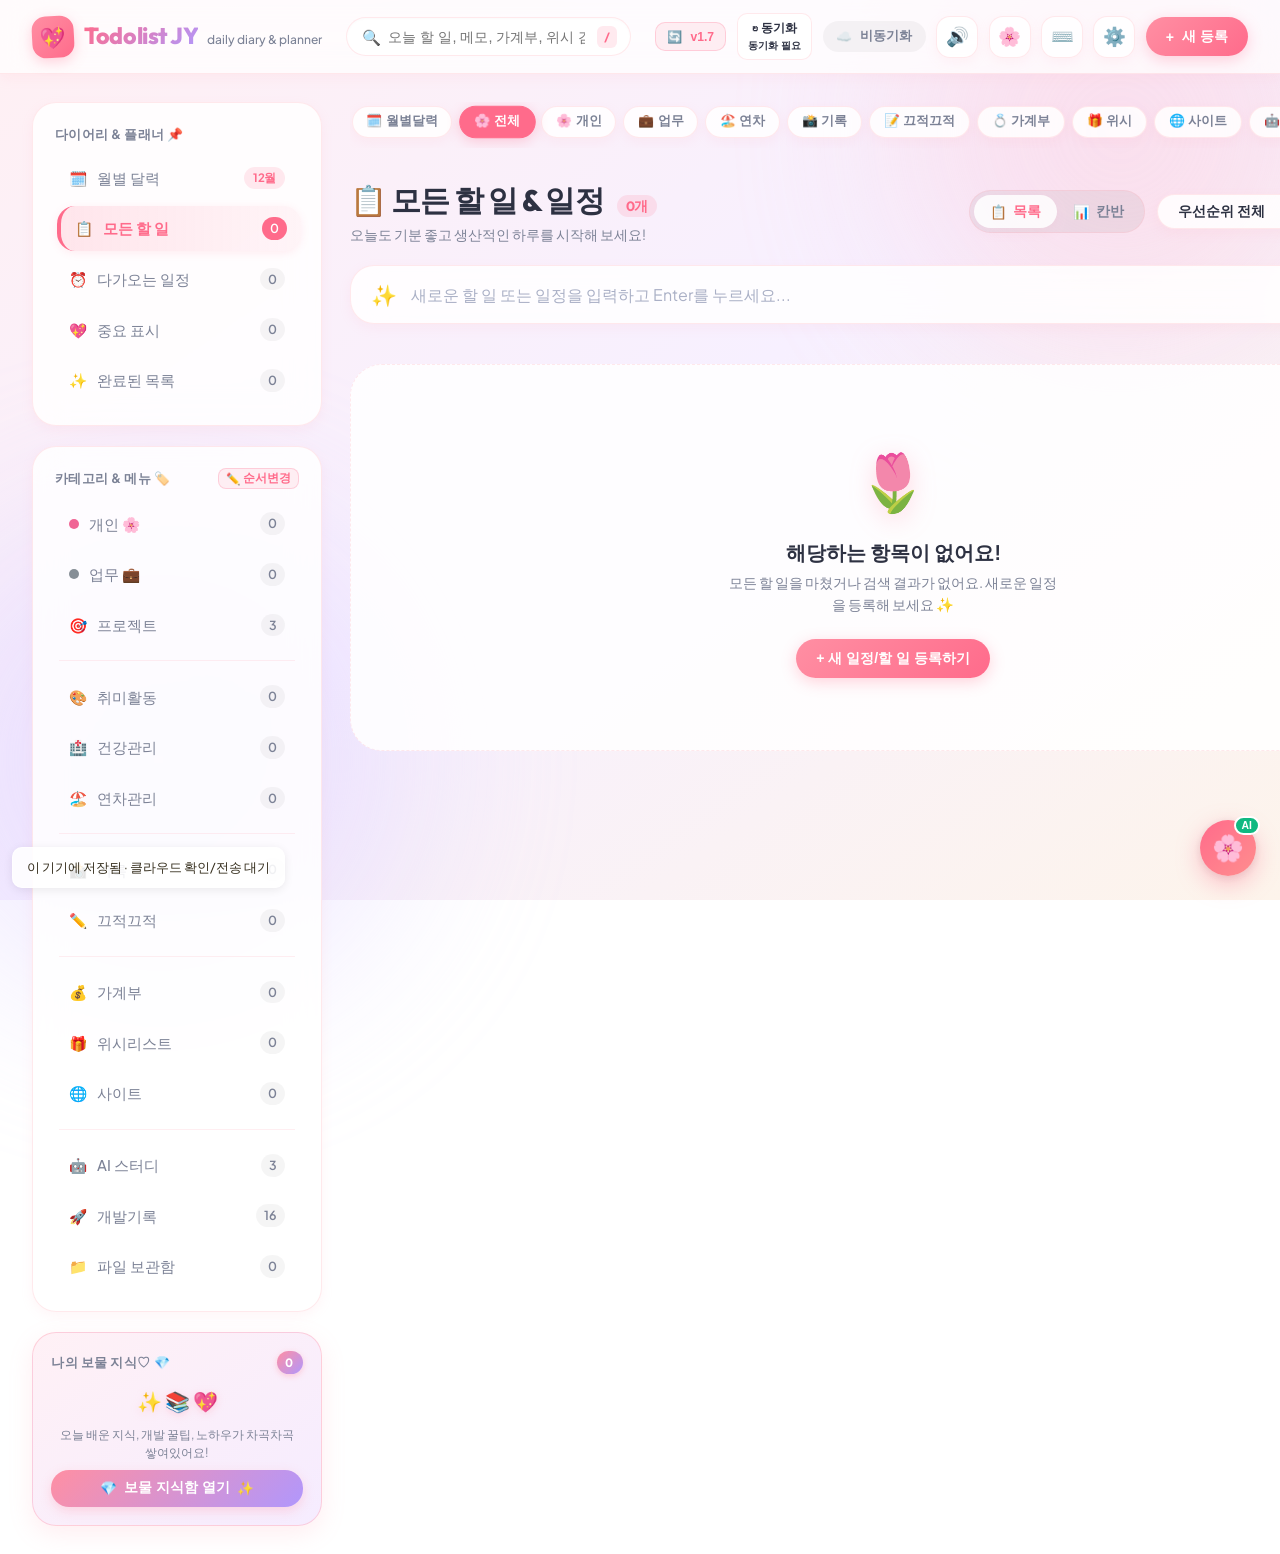
==== commit fca871b9: "docs: publish v1.7 sync and seven-phase refactor history" ====
--- a/index.html
+++ b/index.html
@@ -20,7 +20,7 @@
   <meta http-equiv="Expires" content="0">
 
   <!-- CSS Stylesheets -->
-  <link rel="stylesheet" href="css/style.css?v=20260916_mobile3">
+  <link rel="stylesheet" href="css/style.css?v=20260927_syncerror1">
   <link rel="stylesheet" href="css/animations.css?v=20260912_v152">
 
   <!-- Global Error Logger (스크립트 오류 실시간 화면 감지) -->
@@ -82,9 +82,9 @@
 
       <div class="header-actions">
         <!-- Instant Reload Button for Mobile & PC Cache Refresh -->
-        <button id="btn-force-reload" class="btn" style="padding: 0.42rem 0.7rem; font-size: 0.76rem; background: rgba(255, 107, 139, 0.1); color: var(--primary); font-weight: 800; cursor: pointer; border: 1px solid rgba(255, 107, 139, 0.25); border-radius: 10px;" title="최신 버전으로 즉시 새로고침 (v1.6)" onclick="window.location.reload(true);">
+        <button id="btn-force-reload" class="btn" style="padding: 0.42rem 0.7rem; font-size: 0.76rem; background: rgba(255, 107, 139, 0.1); color: var(--primary); font-weight: 800; cursor: pointer; border: 1px solid rgba(255, 107, 139, 0.25); border-radius: 10px;" title="최신 버전으로 즉시 새로고침 (v1.7)" onclick="window.location.reload(true);">
           <span>🔄</span>
-          <span>v1.6</span>
+          <span>v1.7</span>
         </button>
 
         <button type="button" id="btn-manual-sync" class="btn manual-sync-button" data-state="pending" aria-describedby="local-save-status" title="이 기기의 최신 저장 데이터를 Firebase에 동기화">
@@ -1244,7 +1244,7 @@
               <p>Todolist JY의 일자별·버전별 개발 내역 및 기능 업데이트 기록입니다 ✨</p>
             </div>
             <div style="font-size: 0.85rem; color: var(--text-muted);">
-              최신 버전: <strong style="color: var(--primary); font-weight: 800;">v1.6 (2026.09.17)</strong>
+              최신 버전: <strong style="color: var(--primary); font-weight: 800;">v1.7 (2026.09.27)</strong>
             </div>
           </div>
 
@@ -2983,7 +2983,7 @@
   <script>if(window.pdfjsLib) pdfjsLib.GlobalWorkerOptions.workerSrc='https://cdn.jsdelivr.net/npm/pdfjs-dist@3.11.174/build/pdf.worker.min.js';</script>
 
   <!-- Application Logic Scripts (Phase 1 Modularization) -->
-  <script src="js/utils/constants.js?v=20260917_v16_guide2"></script>
+  <script src="js/utils/constants.js?v=20260927_v17"></script>
   <script src="js/utils/helpers.js?v=20260912_v152"></script>
   <script src="js/services/crypto.js?v=20260927_payload1"></script>
   <script src="js/memo-transfer.js?v=20260927_storage1"></script>
@@ -2997,7 +2997,10 @@
   <script src="js/sync-originals.js?v=20260927_storage1"></script>
   <script src="js/main-storage.js?v=20260927_storage1"></script>
   <script src="js/sync/diagnostics.js?v=20260927_diag1"></script>
-  <script src="js/app.js?v=20260927_diag1"></script>
+  <script src="js/sync/protocol.js?v=20260927_objects1"></script>
+  <script src="js/sync/object-transport.js?v=20260927_objects2"></script>
+  <script src="js/sync/manager.js?v=20260927_objects2"></script>
+  <script src="js/app.js?v=20260927_objects1"></script>
   <script src="js/treasure.js?v=20260926_union1"></script>
 </body>
 </html>
--- a/css/style.css
+++ b/css/style.css
@@ -3939,7 +3939,7 @@
   box-shadow: 0 2px 10px rgba(0, 0, 0, 0.08);
 }
 
-#local-save-status[data-sync-notice="true"] {
+#local-save-status[data-sync-notice="true"]:not([data-save-status="syncFailed"]) {
   animation: save-notice-dismiss 3s forwards;
 }
 
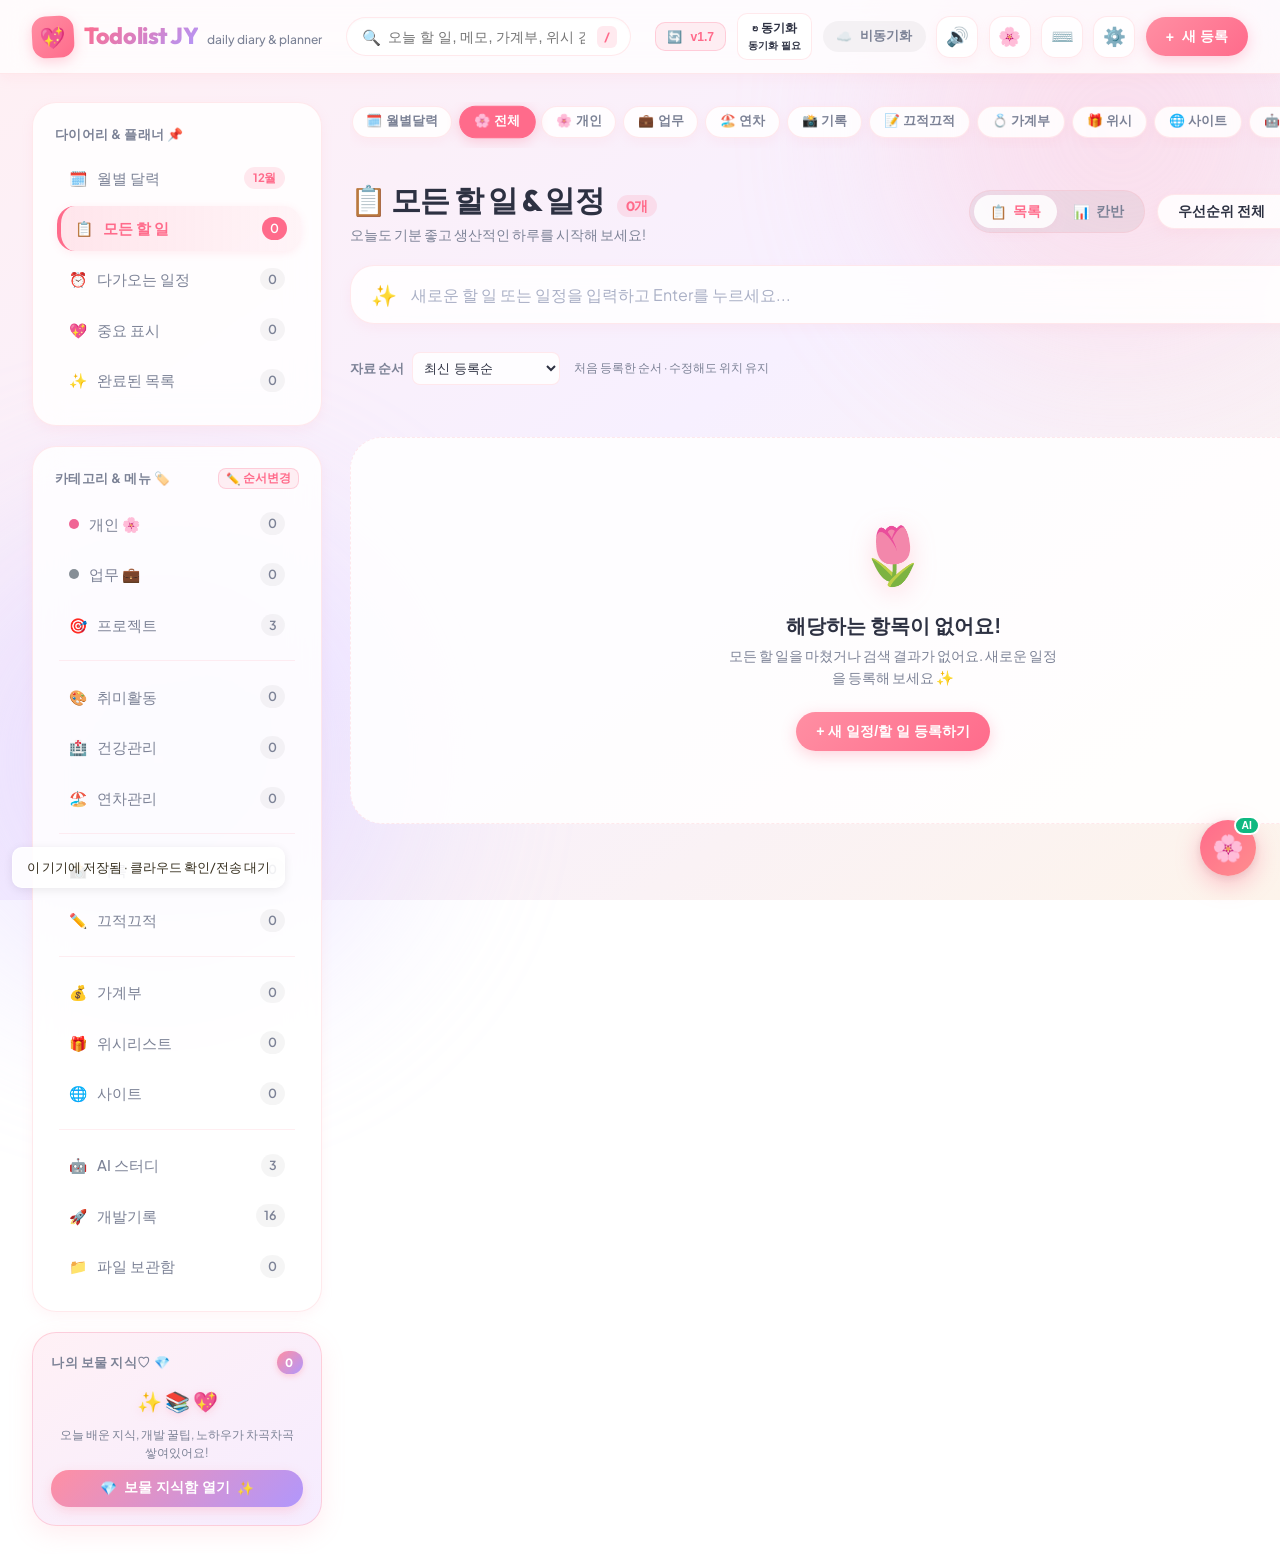
==== commit c9900810: "feat: improve health attachments and list ordering" ====
--- a/index.html
+++ b/index.html
@@ -20,7 +20,7 @@
   <meta http-equiv="Expires" content="0">
 
   <!-- CSS Stylesheets -->
-  <link rel="stylesheet" href="css/style.css?v=20260927_syncerror1">
+  <link rel="stylesheet" href="css/style.css?v=20260927_improvements1">
   <link rel="stylesheet" href="css/animations.css?v=20260912_v152">
 
   <!-- Global Error Logger (스크립트 오류 실시간 화면 감지) -->
@@ -278,7 +278,8 @@
               <select id="sort-select" class="select-dropdown" aria-label="정렬 기준">
                 <option value="dueDate">마감일순</option>
                 <option value="priority">우선순위순</option>
-                <option value="createdAt">최신 등록순</option>
+                <option value="createdAt" selected>최신 등록순</option>
+                <option value="manual">직접 정렬</option>
                 <option value="title">가나다순</option>
               </select>
             </div>
@@ -2035,6 +2036,11 @@
 
         <!-- Note Title -->
         <div class="form-group">
+          <label class="form-label" for="health-input-status">진행 상태</label>
+          <select id="health-input-status" class="form-select" style="margin-bottom: 1rem;">
+            <option value="in-progress">진행중</option>
+            <option value="completed">진행완료</option>
+          </select>
           <label class="form-label" for="health-input-title">메모 이름 (제목) *</label>
           <input type="text" id="health-input-title" class="form-input" placeholder="예: 정기 초음파 검진, 스케일링, 수술 전 혈액검사 등" required>
         </div>
@@ -2988,19 +2994,20 @@
   <script src="js/services/crypto.js?v=20260927_payload1"></script>
   <script src="js/memo-transfer.js?v=20260927_storage1"></script>
   <script src="js/features/devlog/view.js?v=20260918_mod2_devlog1"></script>
-  <script src="js/features/ai-study/view.js?v=20260919_mod3_ai1"></script>
-  <script src="js/features/sites/view.js?v=20260919_mod4_sites1"></script>
-  <script src="js/features/vacation/view.js?v=20260919_mod5_vacation5"></script>
-  <script src="js/features/hobby/view.js?v=20260919_mod6_hobby5"></script>
-  <script src="js/features/health/attachments.js?v=20260919_mod7_health1"></script>
-  <script src="js/features/health/view.js?v=20260919_mod7_health4"></script>
+  <script src="js/features/ai-study/view.js?v=20260927_improvements1"></script>
+  <script src="js/features/sites/view.js?v=20260927_improvements1"></script>
+  <script src="js/features/vacation/view.js?v=20260927_improvements1"></script>
+  <script src="js/features/hobby/view.js?v=20260927_improvements1"></script>
+  <script src="js/features/health/attachments.js?v=20260927_improvements1"></script>
+  <script src="js/features/health/view.js?v=20260927_improvements1"></script>
   <script src="js/sync-originals.js?v=20260927_storage1"></script>
   <script src="js/main-storage.js?v=20260927_storage1"></script>
   <script src="js/sync/diagnostics.js?v=20260927_diag1"></script>
   <script src="js/sync/protocol.js?v=20260927_objects1"></script>
   <script src="js/sync/object-transport.js?v=20260927_objects2"></script>
   <script src="js/sync/manager.js?v=20260927_objects2"></script>
-  <script src="js/app.js?v=20260927_objects1"></script>
-  <script src="js/treasure.js?v=20260926_union1"></script>
+  <script src="js/list-order.js?v=20260927_order1"></script>
+  <script src="js/app.js?v=20260927_improvements1"></script>
+  <script src="js/treasure.js?v=20260927_improvements1"></script>
 </body>
 </html>
--- a/css/style.css
+++ b/css/style.css
@@ -8365,3 +8365,29 @@
     gap: 0.75rem;
   }
 }
+
+/* Health progress is edited in the form; badges are read-only. */
+.health-status-badge { display:inline-flex; flex-shrink:0; padding:3px 9px; border-radius:999px; font-size:.75rem; font-weight:700; }
+.health-status-badge.is-progress { color:#8a5400; background:#fff1c2; }
+.health-status-badge.is-completed { color:#116149; background:#d8f6e9; }
+[data-theme="dark"] .health-status-badge.is-progress { color:#ffe2a5; background:#634819; }
+[data-theme="dark"] .health-status-badge.is-completed { color:#b7f5de; background:#184c3c; }
+
+/* Ordering controls live above each list, and are available on touch/keyboard. */
+.list-order-toolbar { display:flex; flex-wrap:wrap; align-items:center; gap:8px 14px; margin:8px 0 12px; font-size:.82rem; color:var(--text-muted); }
+.list-order-toolbar[hidden] { display:none; }
+.list-order-toolbar label { display:flex; align-items:center; gap:8px; font-weight:700; }
+.list-order-toolbar select { color:var(--text-main); background:var(--bg-card, var(--bg-main)); border:1px solid var(--border-color,#ddd); border-radius:8px; padding:7px; }
+.list-order-hint { font-size:.75rem; }
+.list-order-tools { display:flex; align-items:center; gap:4px; margin:0 0 8px; }
+.list-order-tab { display:flex; flex-direction:column; flex-shrink:0; }
+.list-order-tab > .list-order-tools { justify-content:center; margin:6px 0 0; }
+.list-order-tools button { min-width:32px; min-height:32px; border:1px solid var(--border-color,#ddd); border-radius:6px; color:var(--text-main); background:var(--bg-card,transparent); cursor:pointer; }
+.list-order-tools button:disabled { opacity:.3; cursor:default; }
+.list-order-tools [data-order-handle] { cursor:grab; touch-action:none; font-size:20px; }
+.list-order-tools button:focus-visible { outline:2px solid var(--primary); outline-offset:2px; }
+.task-card > .list-order-tools { flex-direction:column; flex-shrink:0; align-self:center; margin:0 8px 0 0; }
+.list-order-dragging { opacity:.5; }
+.list-order-before { box-shadow:0 -4px 0 var(--primary)!important; }
+.list-order-after { box-shadow:0 4px 0 var(--primary)!important; }
+@media(max-width:600px) { .list-order-tools button { min-width:40px; min-height:40px; } .list-order-hint { flex-basis:100%; } }
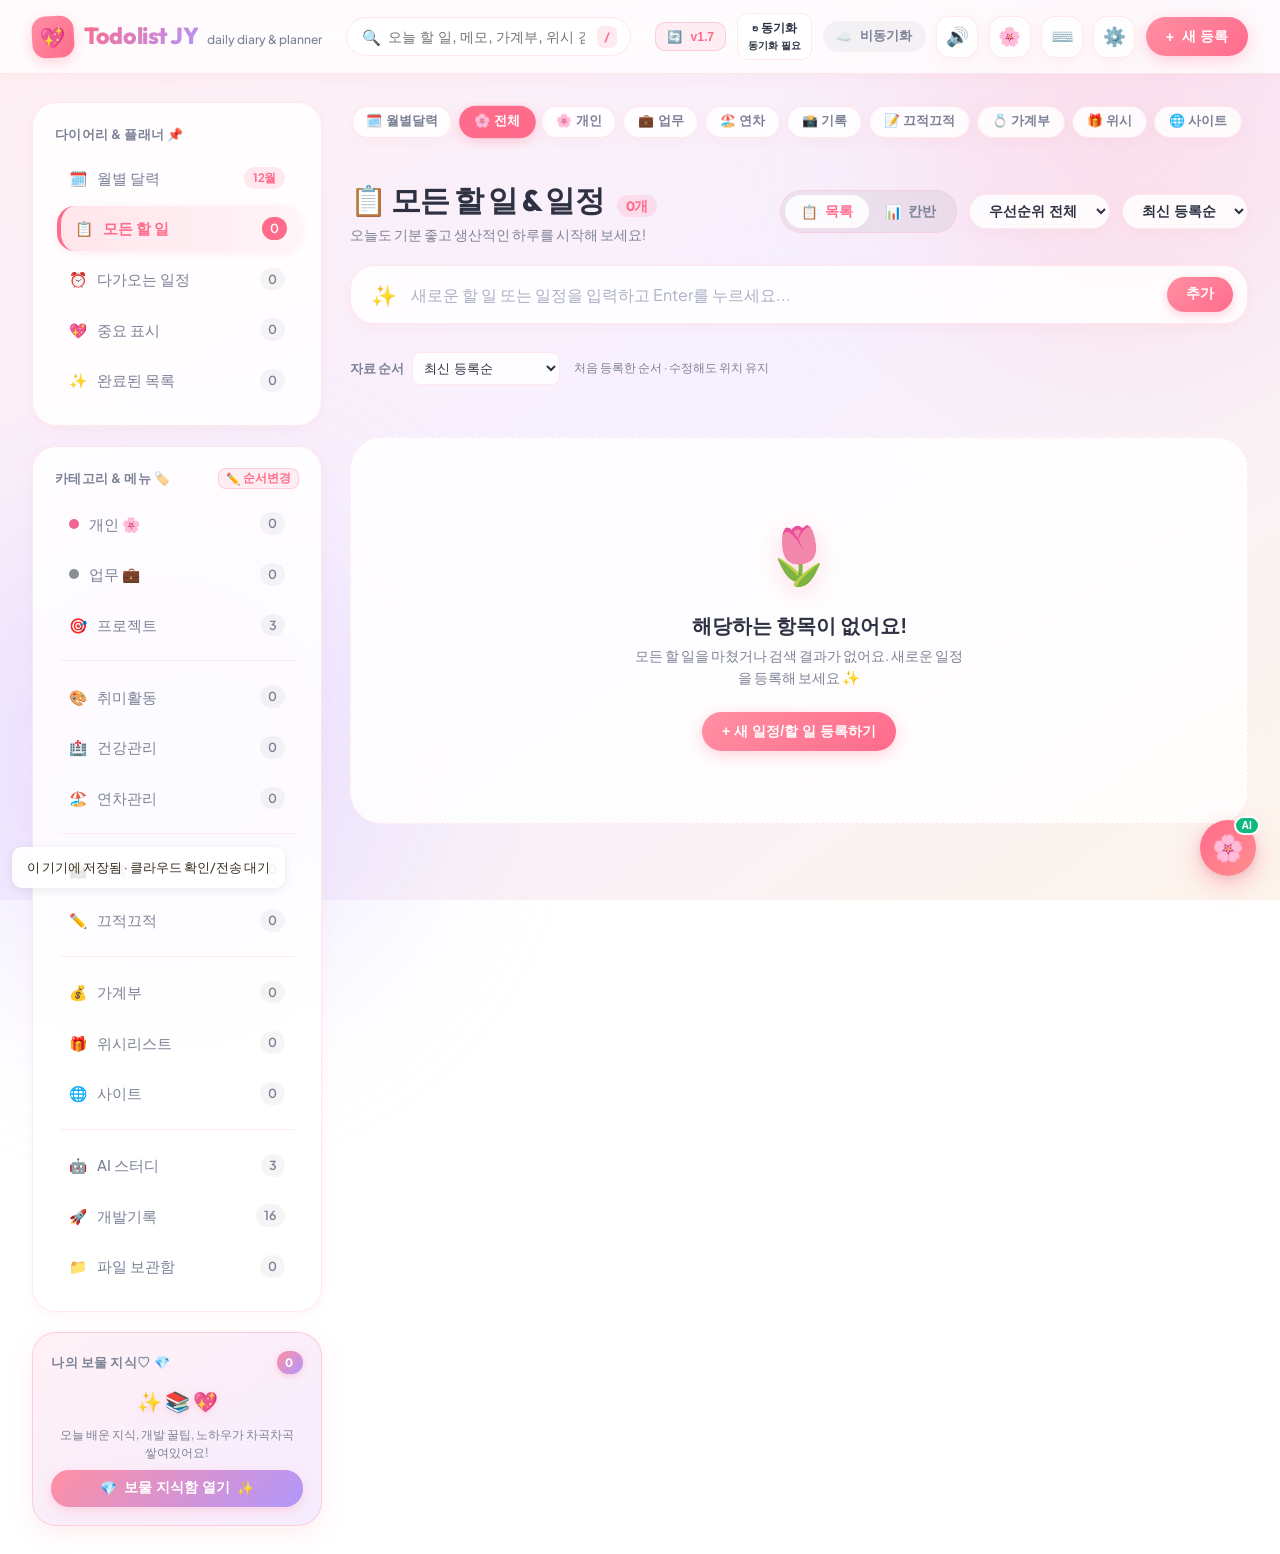
==== commit f5530989: "fix: improve mobile text layouts and home screen icons" ====
--- a/index.html
+++ b/index.html
@@ -8,8 +8,9 @@
   <meta name="theme-color" content="#fff0f3">
   <!-- App Icons & PWA Manifest -->
   <link rel="manifest" href="manifest.json">
-  <link rel="icon" type="image/svg+xml" href="favicon.svg">
-  <link rel="apple-touch-icon" href="favicon.svg">
+  <link rel="icon" type="image/svg+xml" href="favicon.svg?v=20261002">
+  <link rel="icon" type="image/png" sizes="32x32" href="icons/favicon-32.png?v=20261002">
+  <link rel="apple-touch-icon" sizes="180x180" href="icons/apple-touch-icon.png?v=20261002">
   <meta name="mobile-web-app-capable" content="yes">
   <meta name="description" content="Todolist JY - 아이폰 스타일의 아기자기하고 깔끔한 프리미엄 다이어리 플래너, 가계부, 위시리스트 & 끄적끄적 메모장">
   <title>Todolist JY 🌸 | 나만의 감성 다이어리 & 가계부 플래너</title>
@@ -20,7 +21,7 @@
   <meta http-equiv="Expires" content="0">
 
   <!-- CSS Stylesheets -->
-  <link rel="stylesheet" href="css/style.css?v=20260927_improvements1">
+  <link rel="stylesheet" href="css/style.css?v=20261002_mobile1">
   <link rel="stylesheet" href="css/animations.css?v=20260912_v152">
 
   <!-- Global Error Logger (스크립트 오류 실시간 화면 감지) -->
@@ -659,7 +660,7 @@
               </h3>
               
               <!-- Year Filter Dropdown -->
-              <div style="display: flex; align-items: center; gap: 0.4rem;">
+              <div class="vacation-history-filters" style="display: flex; align-items: center; gap: 0.4rem;">
                 <label for="vacation-filter-year" style="font-size: 0.78rem; font-weight: 700; color: var(--text-muted);">년도:</label>
                 <select id="vacation-filter-year" class="form-select" style="padding: 0.35rem 0.65rem; font-size: 0.8rem; border-radius: 8px; width: auto; font-weight: 700;">
                   <option value="all">전체 년도</option>
@@ -2996,7 +2997,7 @@
   <script src="js/features/devlog/view.js?v=20260918_mod2_devlog1"></script>
   <script src="js/features/ai-study/view.js?v=20260927_improvements1"></script>
   <script src="js/features/sites/view.js?v=20260927_improvements1"></script>
-  <script src="js/features/vacation/view.js?v=20260927_improvements1"></script>
+  <script src="js/features/vacation/view.js?v=20261002_mobile1"></script>
   <script src="js/features/hobby/view.js?v=20260927_improvements1"></script>
   <script src="js/features/health/attachments.js?v=20260927_improvements1"></script>
   <script src="js/features/health/view.js?v=20260927_improvements1"></script>
--- a/css/style.css
+++ b/css/style.css
@@ -5085,6 +5085,43 @@
   display: inline-flex;
   align-items: center;
   gap: 0.3rem;
+  flex-shrink: 0;
+  white-space: nowrap;
+}
+
+.vacation-item-content {
+  display: flex;
+  align-items: center;
+  gap: 0.85rem;
+  flex: 1;
+  min-width: 0;
+}
+
+.vacation-item-details {
+  display: flex;
+  align-items: baseline;
+  flex-wrap: wrap;
+  gap: 0.25rem 0.65rem;
+  min-width: 0;
+}
+
+.vacation-item-date {
+  font-weight: 800;
+  font-size: 0.95rem;
+  white-space: nowrap;
+}
+
+.vacation-item-reason {
+  font-size: 0.85rem;
+  color: var(--text-muted);
+  overflow-wrap: anywhere;
+}
+
+.vacation-item-actions {
+  display: flex;
+  align-items: center;
+  gap: 0.35rem;
+  flex-shrink: 0;
 }
 
 .vacation-type-badge.full {
@@ -8391,3 +8428,187 @@
 .list-order-before { box-shadow:0 -4px 0 var(--primary)!important; }
 .list-order-after { box-shadow:0 4px 0 var(--primary)!important; }
 @media(max-width:600px) { .list-order-tools button { min-width:40px; min-height:40px; } .list-order-hint { flex-basis:100%; } }
+
+/* Long user text must shrink with its layout and wrap instead of being clipped. */
+.content-area,
+.content-area > div,
+.site-title-box,
+.site-title-box > div,
+.health-note-card,
+.hobby-note-card,
+.aistudy-card,
+.wish-card {
+  min-width: 0;
+}
+
+.content-area,
+.modal-card {
+  overflow-wrap: anywhere;
+}
+
+@media (max-width: 992px) {
+  .dashboard-header > *,
+  .modal-header > *,
+  .form-row > *,
+  .toolbar > * {
+    min-width: 0;
+    max-width: 100%;
+  }
+
+  .dashboard-header > div:not(.view-heading),
+  .photos-header-row,
+  .site-card-header,
+  .site-card-footer,
+  .health-note-top-row,
+  .hobby-note-top-row,
+  .health-note-footer,
+  .hobby-note-footer,
+  .aistudy-card-header,
+  .note-composer-bottom,
+  .note-actions-bar,
+  .modal-footer {
+    flex-wrap: wrap;
+    gap: 0.65rem;
+  }
+
+  .site-card-header > :last-child,
+  .health-note-top-row > :last-child,
+  .hobby-note-top-row > :last-child,
+  .aistudy-card-actions {
+    flex-shrink: 0;
+    margin-left: auto;
+  }
+
+  .site-title-box {
+    flex-basis: 100%;
+    align-items: flex-start;
+  }
+
+  .health-note-top-row > :first-child,
+  .hobby-note-top-row > :first-child {
+    min-width: 0;
+    flex-wrap: wrap;
+  }
+
+  .aistudy-card-title,
+  .aistudy-summary-text,
+  .sub-card-name,
+  .sub-card-memo {
+    white-space: normal;
+    overflow: visible;
+    text-overflow: clip;
+    -webkit-line-clamp: unset;
+    max-height: none;
+  }
+
+  .health-note-submeta > *,
+  .hobby-note-submeta > *,
+  .badge,
+  .site-url-link {
+    min-width: 0;
+    max-width: 100%;
+    overflow-wrap: anywhere;
+  }
+
+  .modal-title {
+    word-break: normal;
+  }
+
+  .modal-close-btn,
+  .task-action-btn {
+    flex-shrink: 0;
+  }
+
+  .vacation-hero-card {
+    padding: 1rem;
+  }
+
+  .vacation-hero-card > :first-child,
+  .vacation-progress-container > :first-child,
+  .vacation-history-filters,
+  #vacation-month-summary-bar > div {
+    flex-wrap: wrap;
+    gap: 0.5rem;
+    min-width: 0;
+  }
+
+  .vacation-stats-grid {
+    grid-template-columns: repeat(2, minmax(0, 1fr)) !important;
+    gap: 0.65rem;
+  }
+
+  .vacation-stat-box {
+    min-width: 0;
+    padding: 0.85rem 0.65rem;
+  }
+
+  .vacation-stat-title {
+    flex-wrap: wrap;
+    gap: 0.25rem;
+  }
+
+  .vacation-stat-num {
+    font-size: 1.65rem;
+  }
+
+  .vacation-progress-container {
+    padding: 0.85rem;
+  }
+
+  #vacation-history-count {
+    flex-basis: 100%;
+    margin-left: 0 !important;
+  }
+
+  #vacation-month-summary-bar > div {
+    flex-direction: column;
+    align-items: flex-start !important;
+  }
+
+  .vacation-item-card {
+    flex-wrap: wrap;
+    padding: 1rem;
+    gap: 0.65rem;
+  }
+
+  .vacation-item-content {
+    flex: 1 1 100%;
+    flex-direction: column;
+    align-items: flex-start;
+    gap: 0.6rem;
+  }
+
+  .vacation-item-details {
+    flex-direction: column;
+    align-items: flex-start;
+    width: 100%;
+    gap: 0.35rem;
+  }
+
+  .vacation-item-actions {
+    margin-left: auto;
+  }
+
+  .vacation-item-card > .list-order-tools {
+    flex-basis: 100%;
+  }
+}
+
+@media (max-width: 768px) {
+  .notes-grid,
+  .sites-grid,
+  .health-notes-grid,
+  .hobby-notes-grid,
+  .aistudy-grid,
+  .subscriptions-grid {
+    grid-template-columns: minmax(0, 1fr) !important;
+  }
+
+  .photos-grid {
+    grid-template-columns: repeat(2, minmax(0, 1fr));
+  }
+
+  .photos-header-row {
+    flex-wrap: wrap;
+  }
+}
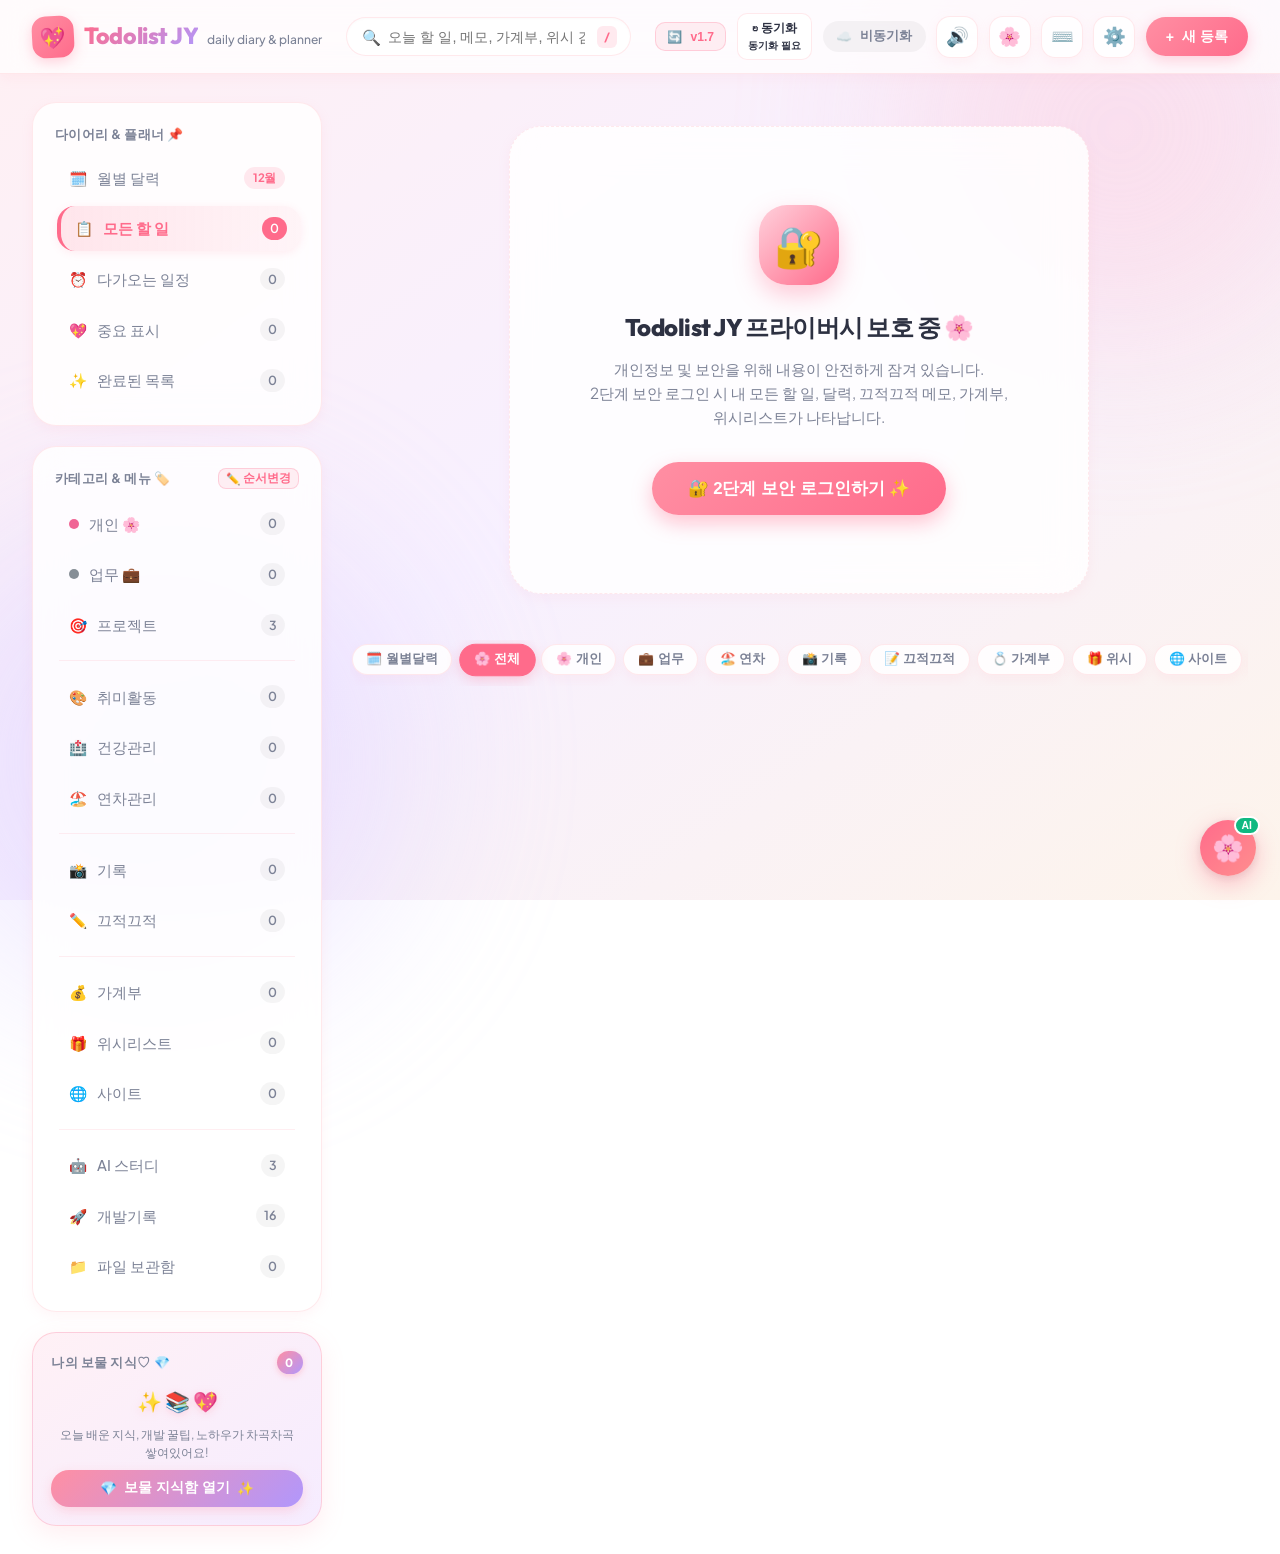
==== commit ab0f8903: "fix: restrict Firebase sync to the owner's Google account" ====
--- a/index.html
+++ b/index.html
@@ -1822,15 +1822,21 @@
   <div id="cloud-modal" class="modal-overlay" role="dialog" aria-modal="true">
     <div class="modal-card" style="max-width: 460px;">
       <div class="modal-header">
-        <h3 class="modal-title">🛡️ AES-256 E2EE 종단간 암호화 실시간 동기화</h3>
+        <h3 class="modal-title">🔒 개인 클라우드 동기화</h3>
         <button class="modal-close-btn" data-close-modal>✕</button>
       </div>
       <div style="display: flex; flex-direction: column; gap: 1rem; font-size: 0.9rem;">
         <div style="background: rgba(255, 107, 139, 0.08); border: 1px solid rgba(255, 107, 139, 0.2); padding: 0.85rem 1rem; border-radius: var(--radius-md);">
-          <div style="font-weight: 700; color: var(--primary); margin-bottom: 0.2rem;">✨ Zero-Knowledge AES-256 종단간 암호화 (E2EE)</div>
+          <div style="font-weight: 700; color: var(--primary); margin-bottom: 0.2rem;">🔒 본인 계정으로 연결하는 개인 다이어리</div>
           <p style="font-size: 0.8rem; color: var(--text-muted); line-height: 1.4;">
-            클라우드 서버에는 모든 메모와 데이터가 외계어(AES-256 암호문)로 저장되어 아무도 읽을 수 없으며, 오직 비밀번호를 입력한 내 브라우저에서만 안전하게 해독됩니다!
+            Google 로그인으로 서버 접근 권한을 확인하고, 기존 비밀번호로 암호화된 자료를 엽니다. 처음 연결하는 기기에서도 기존 아이디와 비밀번호를 그대로 사용하세요.
           </p>
+        </div>
+
+        <div style="display: flex; flex-direction: column; gap: 0.5rem;">
+          <p id="google-auth-status" role="status" style="font-size: 0.82rem; overflow-wrap: anywhere;">데이터 동기화를 위해 본인 Google 계정으로 로그인해 주세요.</p>
+          <button type="button" id="btn-google-signin" class="btn btn-primary">Google 계정으로 로그인</button>
+          <button type="button" id="btn-google-signout" class="btn" hidden>Google 계정 로그아웃</button>
         </div>
 
         <!-- Sync Active Banner -->
@@ -1847,12 +1853,12 @@
         <!-- 2-Step Security Sync Form -->
         <form id="sync-2step-form" style="display: flex; flex-direction: column; gap: 0.75rem;" autocomplete="off">
           <div class="form-group" style="margin-bottom: 0;">
-            <label class="form-label" for="sync-input-space-id" style="font-size: 0.82rem;">1단계: 나만의 동기화 아이디 / 닉네임 *</label>
+            <label class="form-label" for="sync-input-space-id" style="font-size: 0.82rem;">기존 동기화 아이디 *</label>
             <input type="text" id="sync-input-space-id" class="form-input" placeholder="나만의 아이디 입력" required autocomplete="off" style="padding: 0.65rem 0.85rem; font-size: 0.9rem;">
           </div>
 
           <div class="form-group" style="margin-bottom: 0;">
-            <label class="form-label" for="sync-input-pin" style="font-size: 0.82rem;">2단계: E2EE 복호화 보안 비밀번호 *</label>
+            <label class="form-label" for="sync-input-pin" style="font-size: 0.82rem;">기존 암호화 비밀번호 *</label>
             <input type="password" id="sync-input-pin" class="form-input" placeholder="보안 비밀번호 입력" required autocomplete="new-password" style="padding: 0.65rem 0.85rem; font-size: 0.9rem;">
           </div>
 
@@ -1861,7 +1867,7 @@
           </button>
           
           <div style="text-align: center; margin-top: 0.35rem; font-size: 0.76rem; color: var(--text-dim);">
-            * 스마트폰과 회사 PC에 동일한 아이디와 비밀번호를 입력하면 즉시 연결됩니다.
+            * 스마트폰과 회사 PC에서 같은 Google 계정과 기존 아이디·비밀번호로 연결하세요.
           </div>
         </form>
       </div>
@@ -2993,6 +2999,7 @@
   <script src="js/utils/constants.js?v=20260927_v17"></script>
   <script src="js/utils/helpers.js?v=20260912_v152"></script>
   <script src="js/services/crypto.js?v=20260927_payload1"></script>
+  <script src="js/services/firebase-auth.js?v=20261007_auth1"></script>
   <script src="js/memo-transfer.js?v=20260927_storage1"></script>
   <script src="js/features/devlog/view.js?v=20260918_mod2_devlog1"></script>
   <script src="js/features/ai-study/view.js?v=20260927_improvements1"></script>
@@ -3006,9 +3013,9 @@
   <script src="js/sync/diagnostics.js?v=20260927_diag1"></script>
   <script src="js/sync/protocol.js?v=20260927_objects1"></script>
   <script src="js/sync/object-transport.js?v=20260927_objects2"></script>
-  <script src="js/sync/manager.js?v=20260927_objects2"></script>
+  <script src="js/sync/manager.js?v=20261007_auth1"></script>
   <script src="js/list-order.js?v=20260927_order1"></script>
-  <script src="js/app.js?v=20260927_improvements1"></script>
+  <script src="js/app.js?v=20261007_auth1"></script>
   <script src="js/treasure.js?v=20260927_improvements1"></script>
 </body>
 </html>
